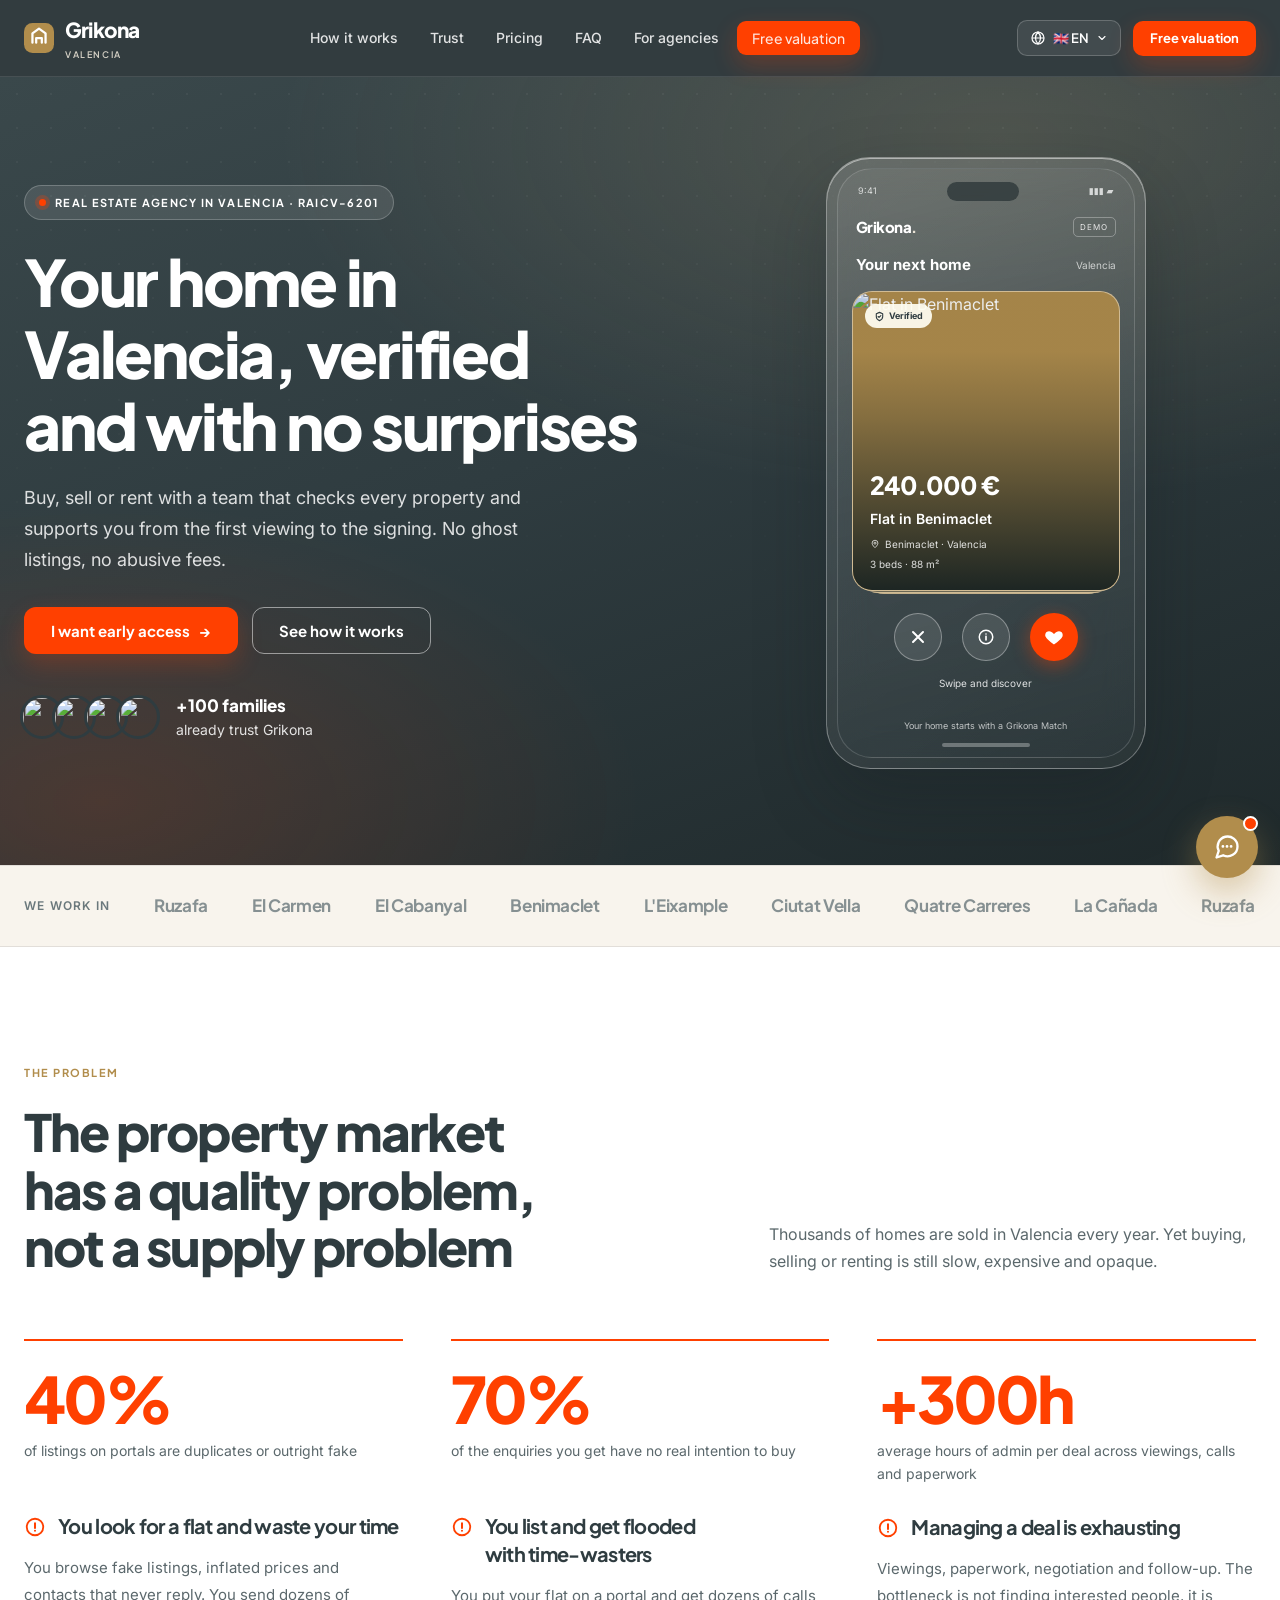
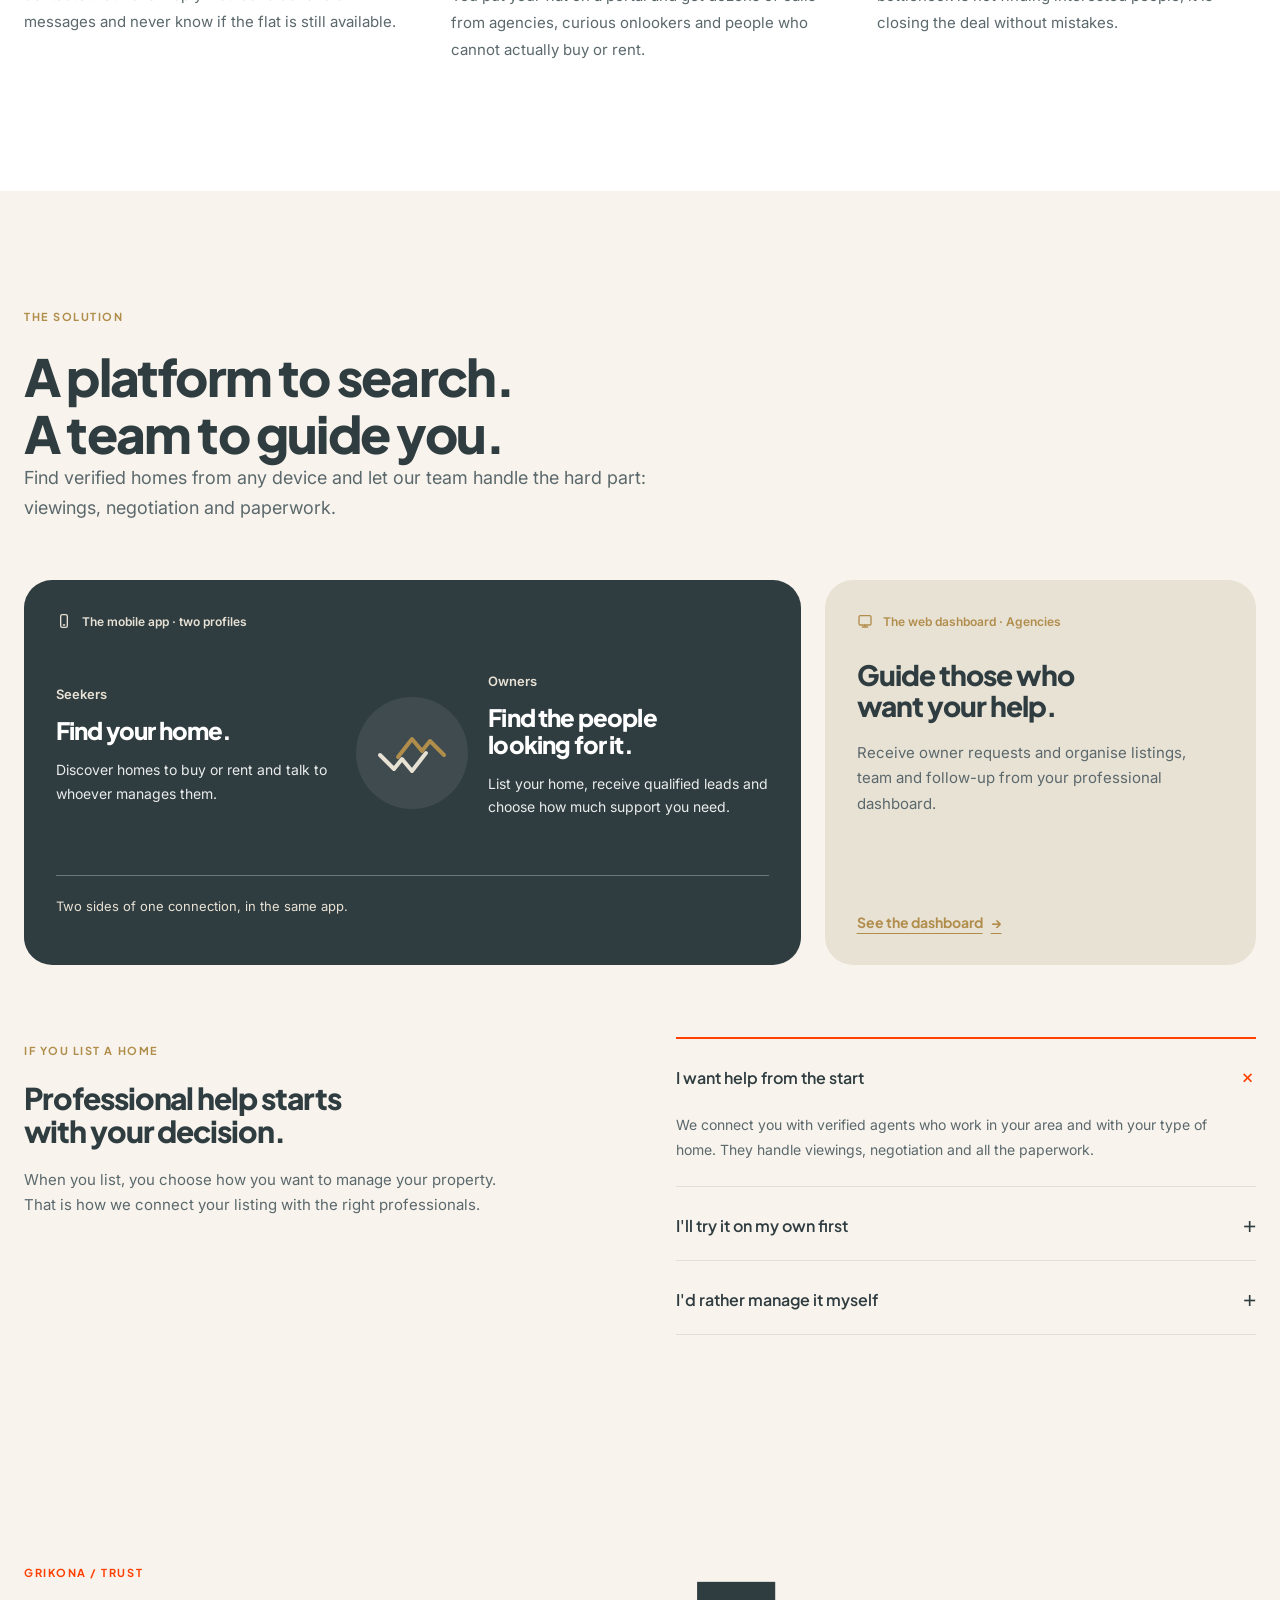
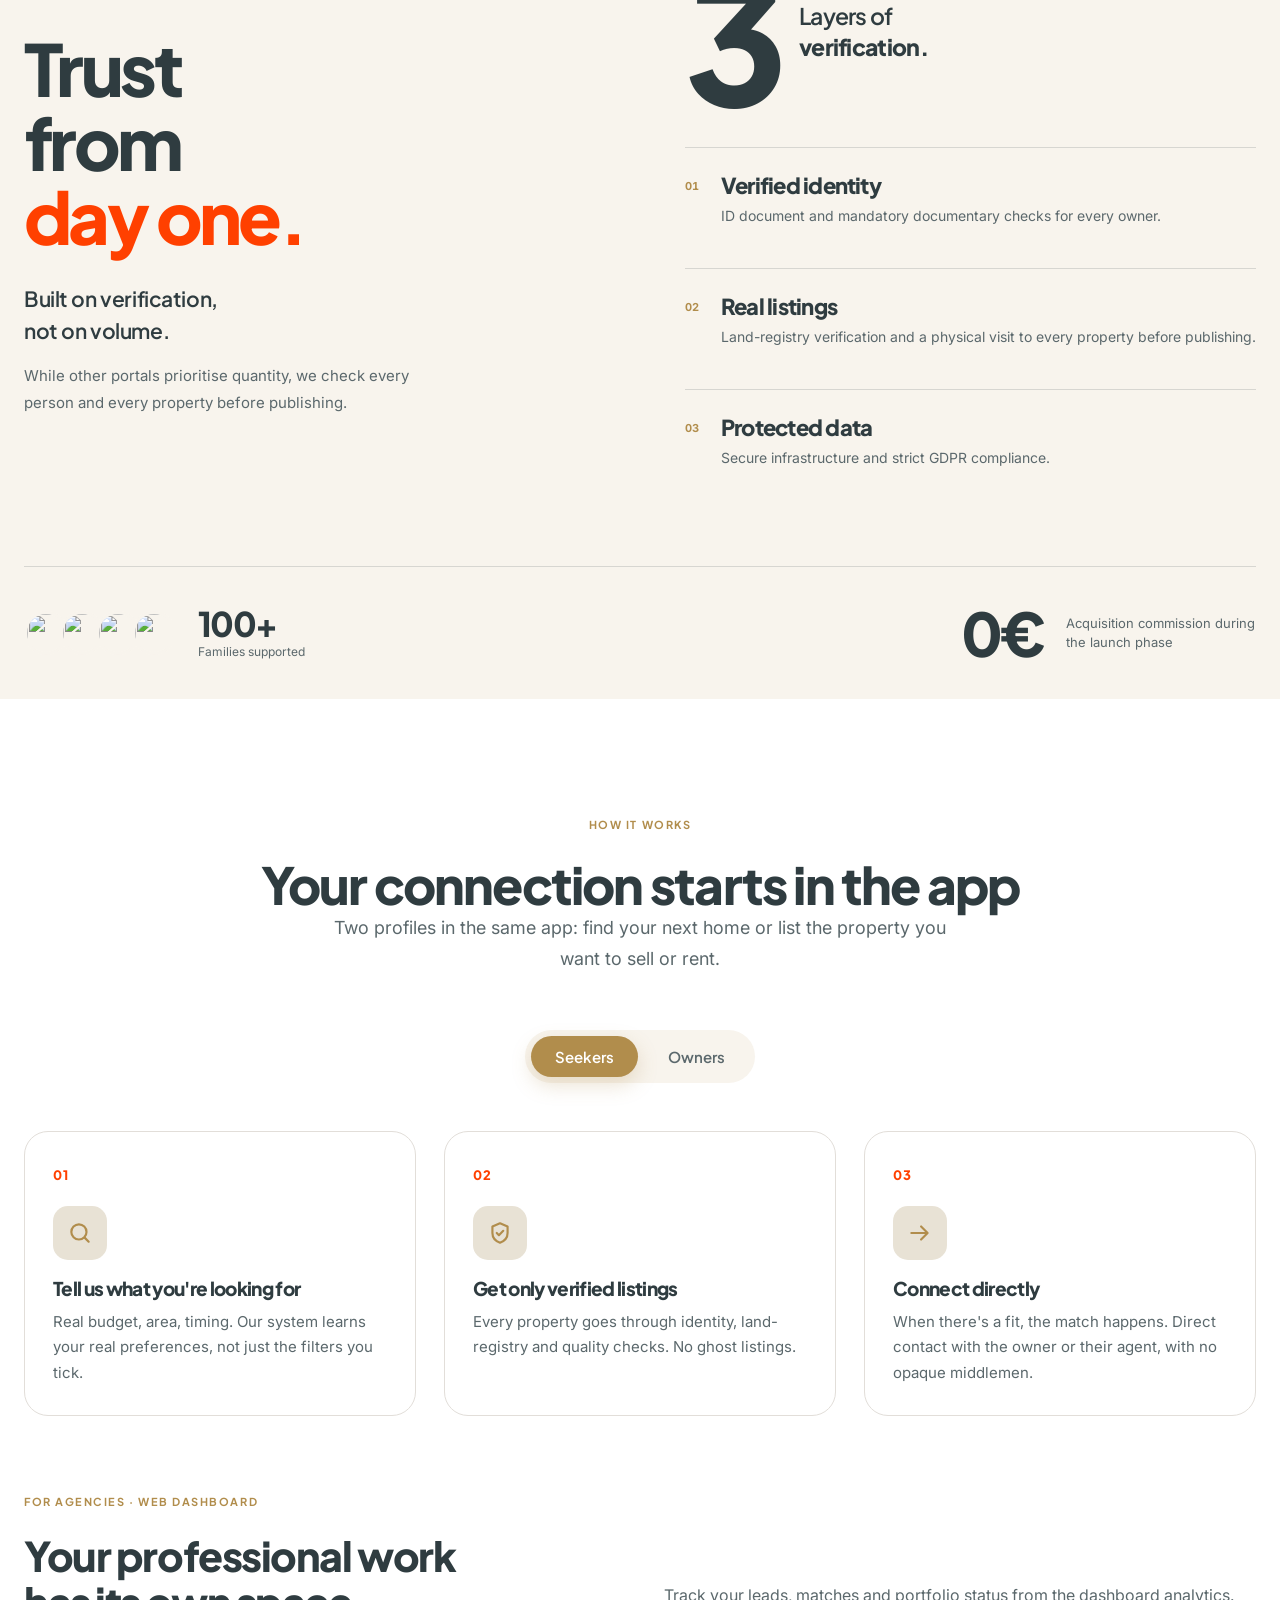
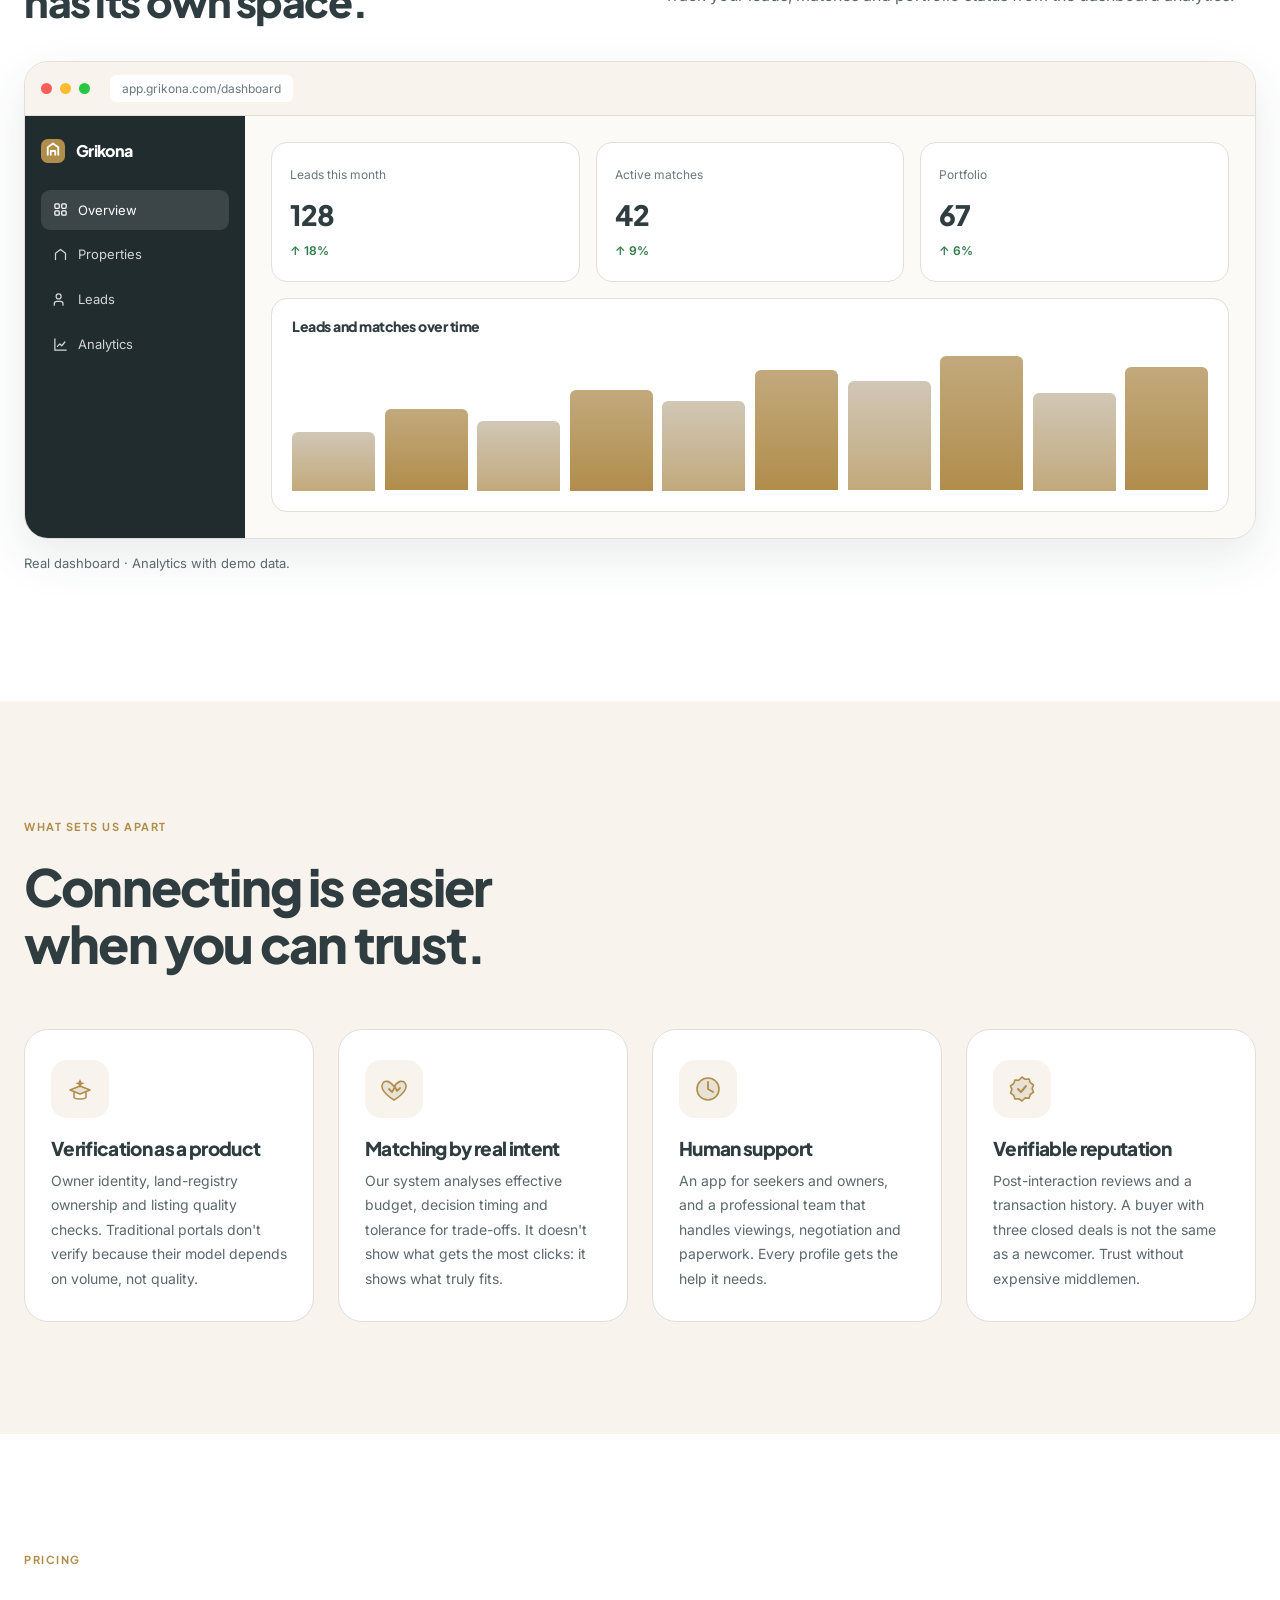
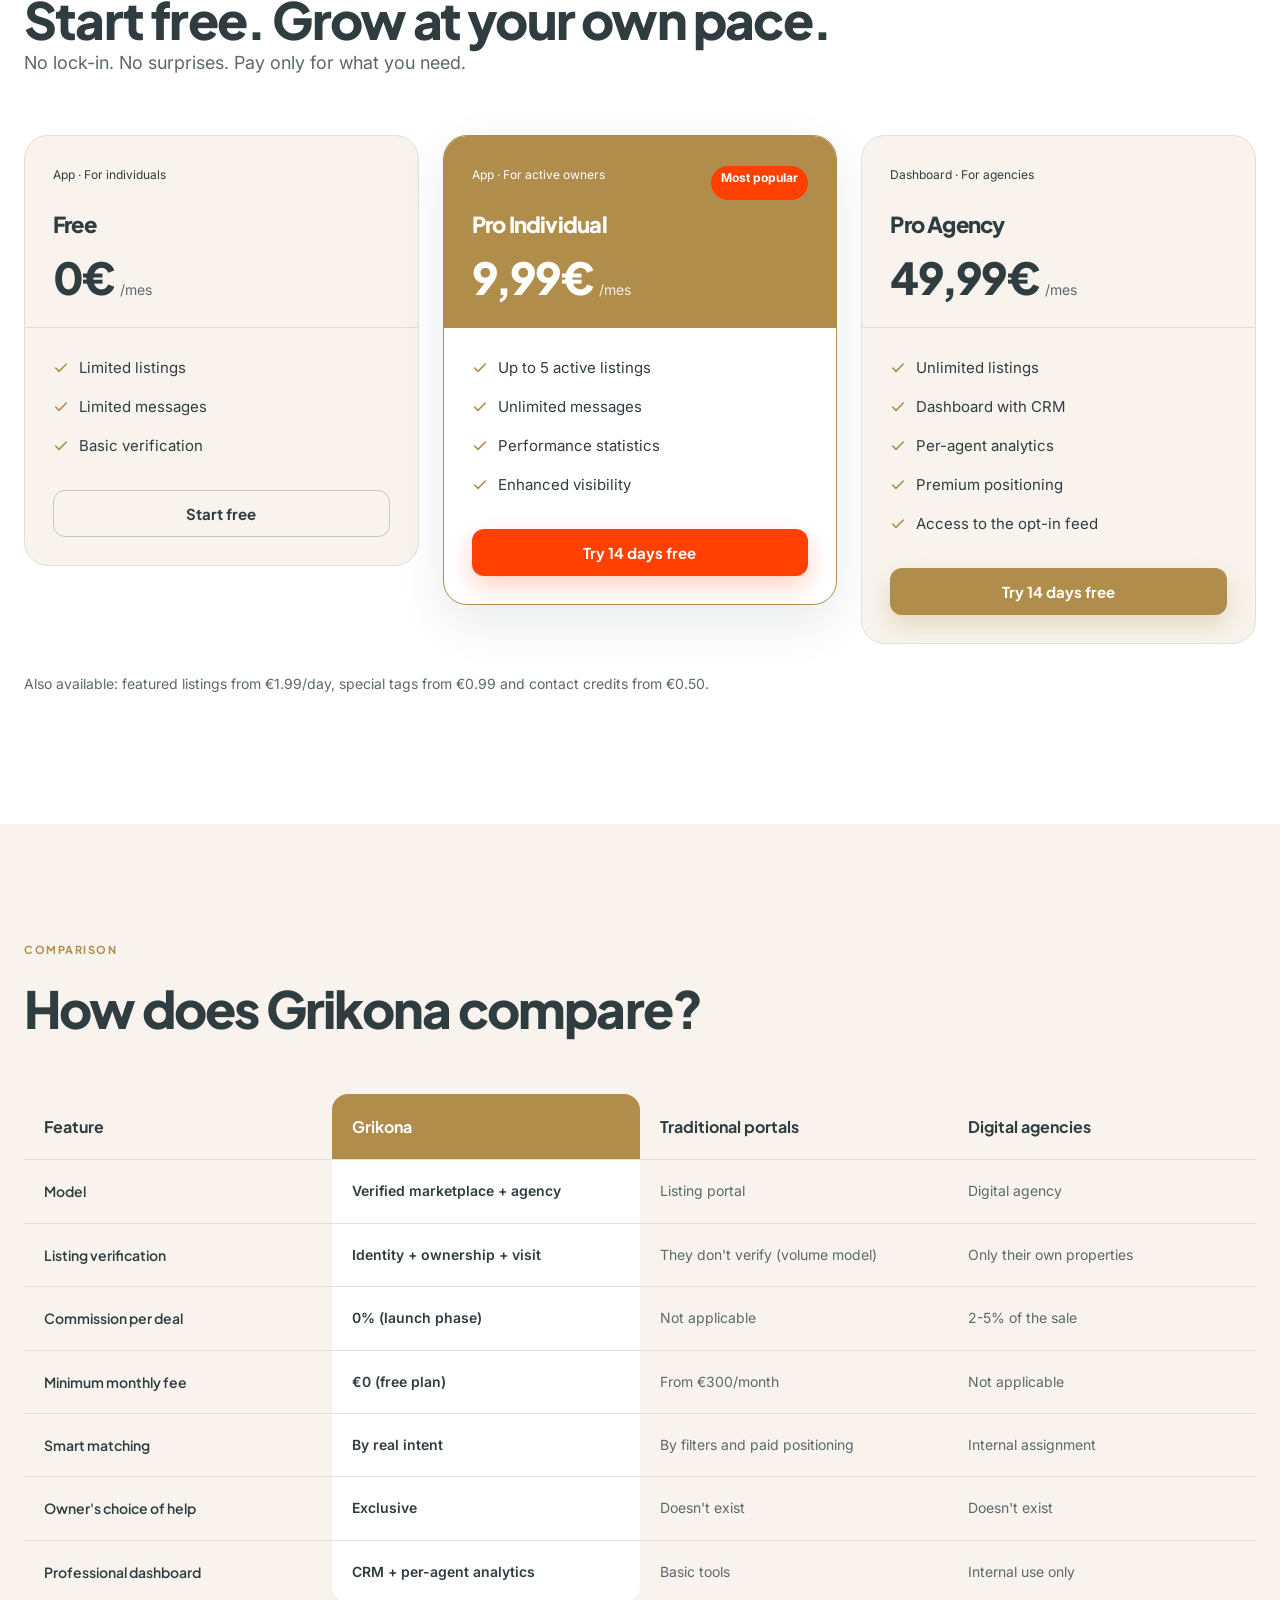
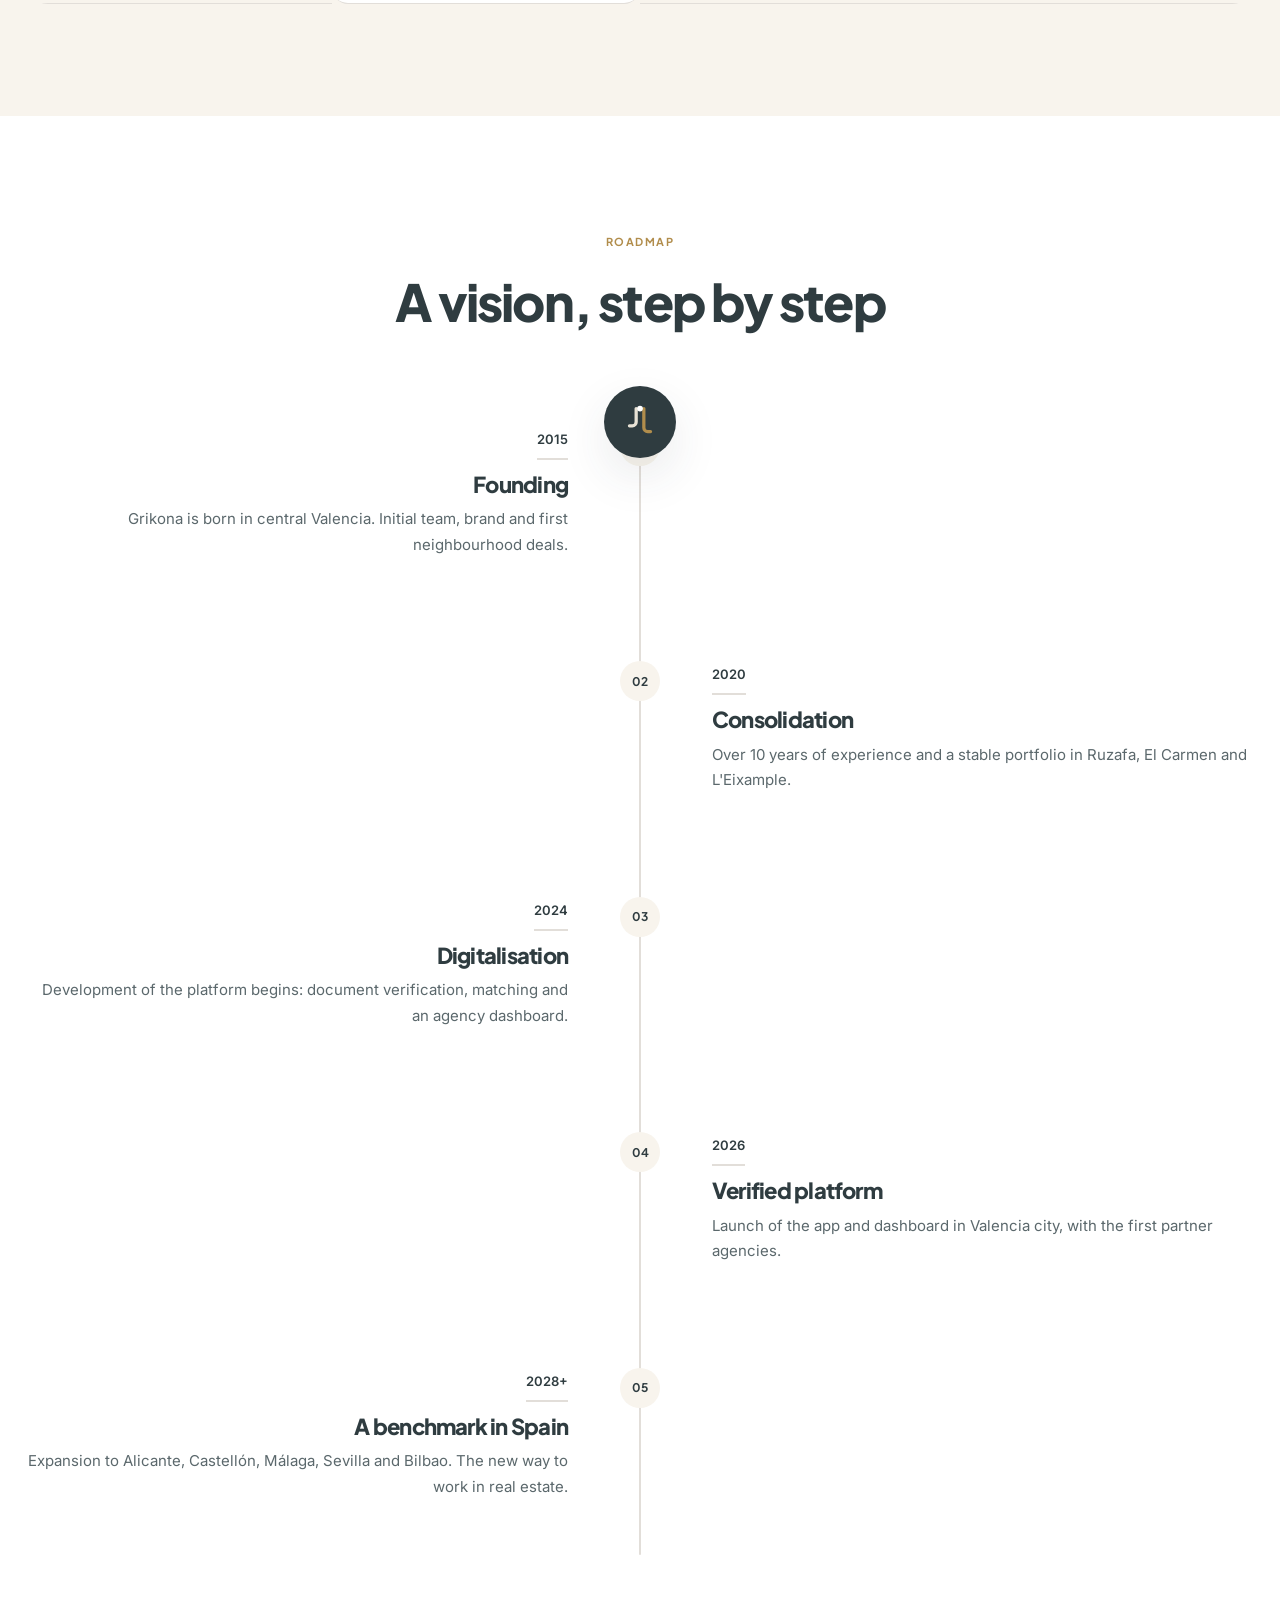
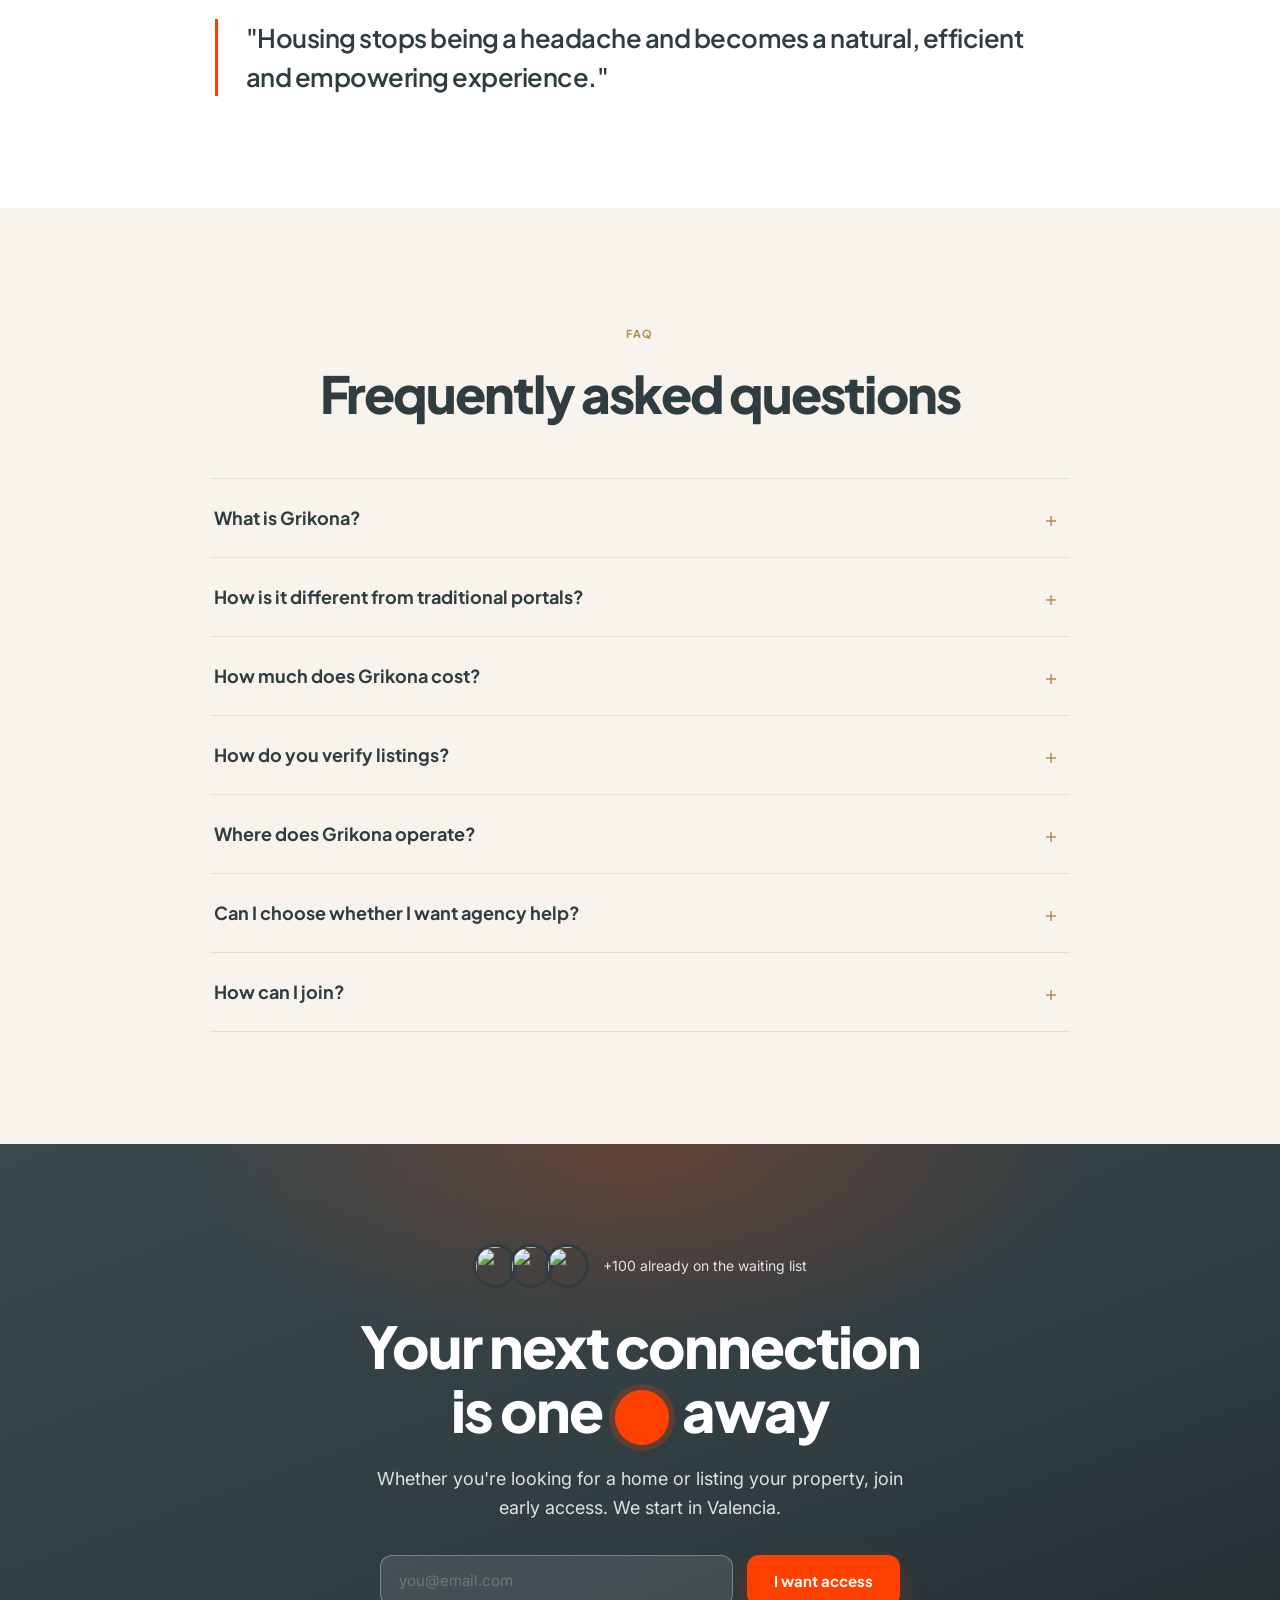
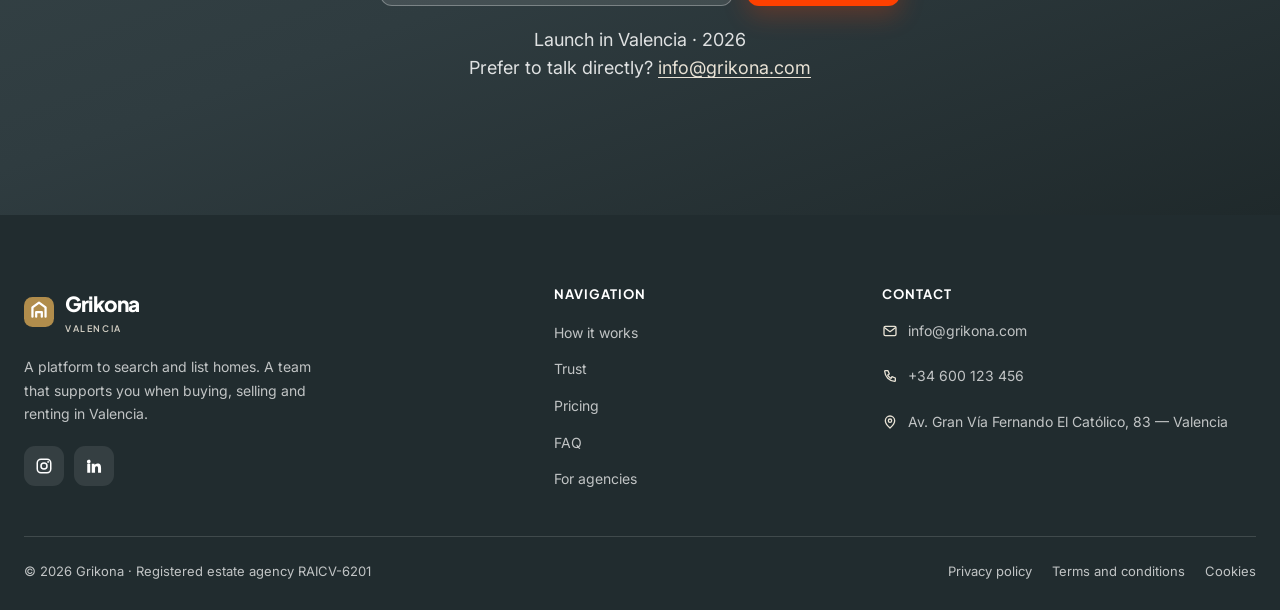
==== index.html @ 5cbc7471 "Improve mobile responsiveness and fix validation/i18n issues - Header: off-canvas menu with in-menu " ====
<!DOCTYPE html>
<html lang="es">
<head>
  <meta charset="UTF-8">
  <meta name="viewport" content="width=device-width, initial-scale=1.0, viewport-fit=cover">
  <meta name="theme-color" content="#2F3C40">
  <title data-i18n="meta.title">Grikona — Inmobiliaria verificada en Valencia</title>
  <meta name="description" content="Compra, vende o alquila tu vivienda en Valencia con propiedades verificadas y un equipo que te acompaña de principio a fin.">
  <meta name="keywords" content="inmobiliaria Valencia, pisos Valencia, comprar casa Valencia, alquiler Valencia, propiedades verificadas">
  <link rel="preconnect" href="https://fonts.googleapis.com">
  <link rel="preconnect" href="https://fonts.gstatic.com" crossorigin>
  <link href="https://fonts.googleapis.com/css2?family=Plus+Jakarta+Sans:wght@400;500;600;700;800&amp;family=Inter:wght@400;500;600&amp;display=swap" rel="stylesheet">
  <link rel="stylesheet" href="css/styles.css">
  <link rel="icon" type="image/svg+xml" href="img/favicon.svg">
</head>
<body>

<!-- ===================== HEADER ===================== -->
<header class="site-header" id="siteHeader">
  <div class="container nav">
    <a href="index.html" class="brand" aria-label="Grikona, inicio">
      <svg width="30" height="30" viewBox="0 0 32 32" fill="none" aria-hidden="true">
        <rect width="32" height="32" rx="9" fill="#B18D4C"/>
        <path d="M9 21V11l7-5 7 5v10" stroke="#fff" stroke-width="2.4" stroke-linecap="round" stroke-linejoin="round"/>
        <path d="M13 21v-5h6v5" stroke="#fff" stroke-width="2.4" stroke-linecap="round" stroke-linejoin="round"/>
      </svg>
      <span>Grikona<small>Valencia</small></span>
    </a>

    <ul class="nav-links">
      <li><a href="#solucion" data-i18n="nav.how">Cómo funciona</a></li>
      <li><a href="#confianza" data-i18n="nav.trust">Confianza</a></li>
      <li><a href="#precios" data-i18n="nav.pricing">Precios</a></li>
      <li><a href="#faq" data-i18n="nav.faq">FAQ</a></li>
      <li><a href="inmobiliarias.html" data-i18n="nav.agencies">Para inmobiliarias</a></li>
      <li class="nav-links__cta"><a href="#contacto" class="btn btn-secondary" data-i18n="nav.cta">Valoración gratuita</a></li>
    </ul>

    <div class="nav-actions">
      <div class="lang-select">
        <button class="lang-select__trigger" type="button" aria-label="Idioma">
          <svg class="lang-select__globe" viewBox="0 0 24 24" fill="none" aria-hidden="true"><circle cx="12" cy="12" r="9" stroke="currentColor" stroke-width="1.8"/><path d="M3 12h18M12 3c2.5 2.7 3.8 5.8 3.8 9S14.5 18.3 12 21c-2.5-2.7-3.8-5.8-3.8-9S9.5 5.7 12 3z" stroke="currentColor" stroke-width="1.8"/></svg>
          <span data-lang-current>🇪🇸 ES</span>
          <svg class="lang-select__chev" width="12" height="12" viewBox="0 0 24 24" fill="none" aria-hidden="true"><path d="M6 9l6 6 6-6" stroke="currentColor" stroke-width="2.2" stroke-linecap="round" stroke-linejoin="round"/></svg>
        </button>
        <div class="lang-select__menu">
          <button class="lang-select__opt" type="button" data-lang="es"><span class="lang-select__flag">🇪🇸</span> Español</button>
          <button class="lang-select__opt" type="button" data-lang="en"><span class="lang-select__flag">🇬🇧</span> English</button>
          <button class="lang-select__opt" type="button" data-lang="zh"><span class="lang-select__flag">🇨🇳</span> 中文</button>
          <button class="lang-select__opt" type="button" data-lang="ru"><span class="lang-select__flag">🇷🇺</span> Русский</button>
        </div>
      </div>
      <a href="#contacto" class="btn btn-secondary btn--sm" data-i18n="nav.cta">Valoración gratuita</a>
      <button class="nav-toggle" id="navToggle" aria-label="Abrir menú" data-i18n-aria="nav.menu" aria-expanded="false">
        <span></span><span></span><span></span>
      </button>
    </div>
  </div>
</header>

<!-- ===================== HERO ===================== -->
<section class="hero">
  <div class="container">
    <div class="hero__grid">
      <div class="hero__copy reveal">
        <span class="hero__eyebrow"><span class="dot"></span> <span data-i18n="hero.eyebrow">Inmobiliaria en Valencia · RAICV-6201</span></span>
        <h1 data-i18n="hero.h1">Tu hogar en Valencia, verificado y sin sorpresas</h1>
        <p class="hero__lead" data-i18n="hero.lead">Compra, vende o alquila con un equipo que comprueba cada propiedad y te acompaña de la primera visita a la firma. Sin anuncios fantasma, sin comisiones abusivas.</p>
        <div class="hero__actions">
          <a href="#contacto" class="btn btn-secondary"><span data-i18n="hero.cta1">Quiero acceso anticipado</span> <span class="arrow">→</span></a>
          <a href="#solucion" class="btn btn-outline-light" data-i18n="hero.cta2">Ver cómo funciona</a>
        </div>
        <div class="hero__social">
          <div class="hero__avatars">
            <img src="https://images.unsplash.com/photo-1494790108377-be9c29b29330?auto=format&amp;fit=crop&amp;w=100&amp;q=80" alt="" width="44" height="44" loading="lazy">
            <img src="https://images.unsplash.com/photo-1500648767791-00dcc994a43e?auto=format&amp;fit=crop&amp;w=100&amp;q=80" alt="" width="44" height="44" loading="lazy">
            <img src="https://images.unsplash.com/photo-1438761681033-6461ffad8d80?auto=format&amp;fit=crop&amp;w=100&amp;q=80" alt="" width="44" height="44" loading="lazy">
            <img src="https://images.unsplash.com/photo-1472099645785-5658abf4ff4e?auto=format&amp;fit=crop&amp;w=100&amp;q=80" alt="" width="44" height="44" loading="lazy">
          </div>
          <p><strong data-i18n="hero.socialStrong">+100 familias</strong> <span data-i18n="hero.socialText">ya confían en Grikona</span></p>
        </div>
      </div>

      <div class="phone-demo reveal reveal--right" data-delay="1">
        <div class="phone">
          <div class="phone__screen">
            <div class="phone__status"><span>9:41</span><span class="phone__island"></span><span>▮▮▮ ▰</span></div>
            <div class="phone__head">
              <span class="phone__logo">Grikona<span>.</span></span>
              <span class="phone__tag" data-i18n="phone.demo">DEMO</span>
            </div>
            <div class="phone__title"><p data-i18n="phone.title">Tu próximo hogar</p><span data-i18n="phone.subtitle">Valencia</span></div>
            <div class="phone__deck" id="deck">
              <div class="deck__back-far"></div>
              <div class="deck__back"></div>
            </div>
            <div class="phone__controls">
              <button class="ctrl-skip" id="btnSkip" aria-label="Descartar">
                <svg width="20" height="20" viewBox="0 0 24 24" fill="none"><path d="M6 6l12 12M18 6L6 18" stroke="currentColor" stroke-width="2.4" stroke-linecap="round"/></svg>
              </button>
              <button class="ctrl-info" id="btnInfo" aria-label="Ver detalle">
                <svg width="18" height="18" viewBox="0 0 24 24" fill="none"><circle cx="12" cy="12" r="9" stroke="currentColor" stroke-width="2"/><path d="M12 11v5M12 8h.01" stroke="currentColor" stroke-width="2.2" stroke-linecap="round"/></svg>
              </button>
              <button class="ctrl-like" id="btnLike" aria-label="Me encaja">
                <svg width="20" height="20" viewBox="0 0 24 24" fill="currentColor"><path d="M12 21s-7.5-4.6-10-9.2C.6 8.7 2.4 5 6 5c2.2 0 3.7 1.2 6 3.4C14.3 6.2 15.8 5 18 5c3.6 0 5.4 3.7 4 6.8C19.5 16.4 12 21 12 21z"/></svg>
              </button>
            </div>
            <p class="phone__feedback" id="deckFeedback" data-i18n="phone.feedback">Desliza y descubre</p>
            <div class="phone__hint" data-i18n="phone.tagline">Tu hogar empieza con un Grikona Match</div>
            <div class="phone__bar"></div>
          </div>
        </div>
      </div>
    </div>
  </div>
</section>

<!-- ===================== STRIP ===================== -->
<div class="strip">
  <div class="container strip__inner">
    <span class="strip__label" data-i18n="strip.label">Trabajamos en</span>
    <div class="strip__track">
      <span class="strip__item">Ruzafa</span><span class="strip__item">El Carmen</span><span class="strip__item">El Cabanyal</span><span class="strip__item">Benimaclet</span><span class="strip__item">L'Eixample</span><span class="strip__item">Ciutat Vella</span><span class="strip__item">Quatre Carreres</span><span class="strip__item">La Cañada</span>
      <span class="strip__item">Ruzafa</span><span class="strip__item">El Carmen</span><span class="strip__item">El Cabanyal</span><span class="strip__item">Benimaclet</span><span class="strip__item">L'Eixample</span><span class="strip__item">Ciutat Vella</span><span class="strip__item">Quatre Carreres</span><span class="strip__item">La Cañada</span>
    </div>
  </div>
</div>

<!-- ===================== PROBLEM ===================== -->
<section class="section" id="problema">
  <div class="container">
    <div class="problem-intro reveal">
      <div>
        <span class="eyebrow" data-i18n="problem.eyebrow">El problema</span>
        <h2 data-i18n="problem.h2">El mercado inmobiliario tiene un problema de calidad, no de oferta</h2>
      </div>
      <p class="lead" data-i18n="problem.lead">Miles de viviendas se venden cada año en Valencia. Pero la experiencia de comprar, vender o alquilar sigue siendo lenta, cara y opaca.</p>
    </div>

    <div class="problems">
      <article class="problem reveal" data-delay="1">
        <span class="problem__stat" data-count="40" data-suffix="%">0%</span>
        <p class="problem__label" data-i18n="problem.1.label">de anuncios en portales son duplicados o directamente fantasma</p>
        <h3 class="problem__title">
          <svg width="22" height="22" viewBox="0 0 24 24" fill="none"><circle cx="12" cy="12" r="9" stroke="currentColor" stroke-width="2"/><path d="M12 8v5M12 16h.01" stroke="currentColor" stroke-width="2.2" stroke-linecap="round"/></svg>
          <span data-i18n="problem.1.title">Buscas piso y pierdes el tiempo</span>
        </h3>
        <p class="problem__body" data-i18n="problem.1.body">Navegas entre anuncios falsos, precios inflados y contactos que nunca responden. Envías decenas de mensajes y no sabes si el piso sigue disponible.</p>
      </article>

      <article class="problem reveal" data-delay="2">
        <span class="problem__stat" data-count="70" data-suffix="%">0%</span>
        <p class="problem__label" data-i18n="problem.2.label">de los contactos que recibes no tienen intención real de comprar</p>
        <h3 class="problem__title">
          <svg width="22" height="22" viewBox="0 0 24 24" fill="none"><circle cx="12" cy="12" r="9" stroke="currentColor" stroke-width="2"/><path d="M12 8v5M12 16h.01" stroke="currentColor" stroke-width="2.2" stroke-linecap="round"/></svg>
          <span data-i18n="problem.2.title">Publicas y te llueven curiosos</span>
        </h3>
        <p class="problem__body" data-i18n="problem.2.body">Pones tu piso en un portal y recibes decenas de llamadas de agencias, curiosos y personas que no están en posición de comprar o alquilar.</p>
      </article>

      <article class="problem reveal" data-delay="3">
        <span class="problem__stat" data-count="300" data-prefix="+" data-suffix="h">+0h</span>
        <p class="problem__label" data-i18n="problem.3.label">de gestión media por operación entre visitas, llamadas y papeleo</p>
        <h3 class="problem__title">
          <svg width="22" height="22" viewBox="0 0 24 24" fill="none"><circle cx="12" cy="12" r="9" stroke="currentColor" stroke-width="2"/><path d="M12 8v5M12 16h.01" stroke="currentColor" stroke-width="2.2" stroke-linecap="round"/></svg>
          <span data-i18n="problem.3.title">Gestionar una operación desgasta</span>
        </h3>
        <p class="problem__body" data-i18n="problem.3.body">Visitas, documentación, negociación y seguimiento. El cuello de botella no es encontrar interesados, es llevar la operación hasta el final sin errores.</p>
      </article>
    </div>
  </div>
</section>

<!-- ===================== SOLUTION ===================== -->
<section class="section section--gray" id="solucion">
  <div class="container">
    <div class="section-head reveal">
      <span class="eyebrow" data-i18n="solution.eyebrow">La solución</span>
      <h2 data-i18n="solution.h2">Una plataforma para buscar. Un equipo para acompañarte.</h2>
      <p class="lead" data-i18n="solution.lead">Encuentra viviendas verificadas desde cualquier dispositivo y deja que nuestro equipo se encargue de la parte difícil: visitas, negociación y papeleo.</p>
    </div>

    <div class="platforms">
      <div class="solution-app reveal">
        <span class="platform-label">
          <svg width="16" height="16" viewBox="0 0 24 24" fill="none"><rect x="7" y="2.5" width="10" height="19" rx="2.5" stroke="currentColor" stroke-width="2"/><path d="M11 18h2" stroke="currentColor" stroke-width="2" stroke-linecap="round"/></svg>
          <span data-i18n="solution.appLabel">La app móvil · dos perfiles</span>
        </span>
        <div class="connection">
          <div class="person">
            <span data-i18n="solution.seekers">Buscadores</span>
            <h3 data-i18n="solution.seekersH">Encuentra tu hogar.</h3>
            <p data-i18n="solution.seekersP">Descubre viviendas para comprar o alquilar y habla con quien las gestiona.</p>
          </div>
          <div class="hands">
            <svg viewBox="0 0 120 120" fill="none" aria-hidden="true">
              <circle cx="60" cy="60" r="56" fill="rgba(255,255,255,.08)"/>
              <path d="M28 62l14 14 8-10 10 12 14-18" stroke="#E8E2D5" stroke-width="4" stroke-linecap="round" stroke-linejoin="round"/>
              <path d="M92 62L78 48l-8 10-10-12-14 18" stroke="#B18D4C" stroke-width="4" stroke-linecap="round" stroke-linejoin="round"/>
            </svg>
          </div>
          <div class="person">
            <span data-i18n="solution.owners">Propietarios</span>
            <h3 data-i18n="solution.ownersH">Encuentra a quien lo busca.</h3>
            <p data-i18n="solution.ownersP">Publica tu vivienda, recibe contactos cualificados y elige cuánto apoyo necesitas.</p>
          </div>
        </div>
        <p class="app-closing" data-i18n="solution.appClosing">Dos lados de una misma conexión, en la misma app.</p>
      </div>

      <div class="solution-dash reveal" data-delay="1">
        <span class="platform-label">
          <svg width="16" height="16" viewBox="0 0 24 24" fill="none"><rect x="3" y="4" width="18" height="14" rx="2" stroke="currentColor" stroke-width="2"/><path d="M8 21h8M12 18v3" stroke="currentColor" stroke-width="2" stroke-linecap="round"/></svg>
          <span data-i18n="solution.dashLabel">El panel web · Inmobiliarias</span>
        </span>
        <h3 data-i18n="solution.dashH">Acompaña a quien quiere tu ayuda.</h3>
        <p data-i18n="solution.dashP">Recibe solicitudes de propietarios y organiza captaciones, equipo y seguimiento desde tu panel profesional.</p>
        <a href="inmobiliarias.html"><span data-i18n="solution.dashLink">Conoce el dashboard</span> <span>→</span></a>
      </div>
    </div>

    <div class="solution-help">
      <div class="reveal">
        <span class="eyebrow" data-i18n="solution.helpEyebrow">Si publicas una vivienda</span>
        <h3 data-i18n="solution.helpH">La ayuda profesional empieza con tu decisión.</h3>
        <p data-i18n="solution.helpP">Al publicar, eliges cómo quieres gestionar tu inmueble. Así conectamos tu anuncio con los profesionales adecuados.</p>
      </div>
      <div class="choices reveal" data-delay="1">
        <div class="choice" data-selected="true">
          <button class="choice__btn" type="button"><span data-i18n="choice1">Quiero ayuda desde el principio</span> <span class="sign">+</span></button>
          <div class="choice__panel"><p data-i18n="choice1p">Te conectamos con agentes verificados que trabajan en tu zona y con tu tipo de vivienda. Ellos se encargan de las visitas, la negociación y toda la documentación.</p></div>
        </div>
        <div class="choice">
          <button class="choice__btn" type="button"><span data-i18n="choice2">Primero lo intento por mi cuenta</span> <span class="sign">+</span></button>
          <div class="choice__panel"><p data-i18n="choice2p">Si eliges esta opción y no encuentras un match en un plazo razonable, se activa la conexión con profesionales. Tú decides dejar preparada esa ayuda.</p></div>
        </div>
        <div class="choice">
          <button class="choice__btn" type="button"><span data-i18n="choice3">Prefiero gestionarlo directamente</span> <span class="sign">+</span></button>
          <div class="choice__panel"><p data-i18n="choice3p">Publicas y hablas con compradores e inquilinos verificados. Mantienes la gestión de tu vivienda completamente en tus manos.</p></div>
        </div>
      </div>
    </div>
  </div>
</section>

<!-- ===================== TRUST ===================== -->
<section class="trust" id="confianza">
  <div class="container">
    <div class="trust__grid">
      <div class="reveal reveal--left">
        <span class="eyebrow" style="color:var(--secondary)" data-i18n="trust.eyebrow">Grikona / Confianza</span>
        <h2 class="trust__title" data-i18n-html="trust.title">Confianza<br>desde el<br><span>primer día.</span></h2>
        <p class="trust__statement" data-i18n-html="trust.statement">Construido sobre verificación,<br>no sobre volumen.</p>
        <p class="trust__intro" data-i18n="trust.intro">Mientras otros portales priorizan la cantidad, nosotros comprobamos cada persona y cada propiedad antes de publicar.</p>
      </div>

      <div class="reveal reveal--right">
        <div class="verification-head">
          <span class="big-three" data-count="3">0</span>
          <p data-i18n-html="trust.verifTitle">Capas de<br><strong>verificación.</strong></p>
        </div>
        <ul class="verification-list">
          <li>
            <span class="num">01</span>
            <div><h3 data-i18n="trust.v1t">Identidad verificada</h3><p data-i18n="trust.v1p">DNI/NIE y comprobación documental obligatoria de cada propietario.</p></div>
          </li>
          <li>
            <span class="num">02</span>
            <div><h3 data-i18n="trust.v2t">Anuncios reales</h3><p data-i18n="trust.v2p">Verificación catastral y visita física de cada propiedad antes de publicarla.</p></div>
          </li>
          <li>
            <span class="num">03</span>
            <div><h3 data-i18n="trust.v3t">Datos protegidos</h3><p data-i18n="trust.v3p">Infraestructura segura y cumplimiento estricto del RGPD.</p></div>
          </li>
        </ul>
      </div>
    </div>

    <div class="trust__footer">
      <div class="community">
        <div class="community__avatars">
          <img src="https://images.unsplash.com/photo-1494790108377-be9c29b29330?auto=format&amp;fit=crop&amp;w=100&amp;q=80" alt="" width="44" height="44" loading="lazy">
          <img src="https://images.unsplash.com/photo-1500648767791-00dcc994a43e?auto=format&amp;fit=crop&amp;w=100&amp;q=80" alt="" width="44" height="44" loading="lazy">
          <img src="https://images.unsplash.com/photo-1438761681033-6461ffad8d80?auto=format&amp;fit=crop&amp;w=100&amp;q=80" alt="" width="44" height="44" loading="lazy">
          <img src="https://images.unsplash.com/photo-1472099645785-5658abf4ff4e?auto=format&amp;fit=crop&amp;w=100&amp;q=80" alt="" width="44" height="44" loading="lazy">
        </div>
        <p><strong>100+</strong><span data-i18n="trust.community">Familias acompañadas</span></p>
      </div>
      <div class="launch-fee">
        <strong>0<span>€</span></strong>
        <p data-i18n="trust.fee">Comisión de captación durante la fase de lanzamiento</p>
      </div>
    </div>
  </div>
</section>

<!-- ===================== HOW IT WORKS ===================== -->
<section class="section" id="como">
  <div class="container">
    <div class="section-head section-head--center reveal">
      <span class="eyebrow" data-i18n="how.eyebrow">Cómo funciona</span>
      <h2 data-i18n="how.h2">Tu conexión empieza en la app</h2>
      <p class="lead" data-i18n="how.lead">Dos perfiles en la misma app: busca tu próximo hogar o publica la vivienda que quieres vender o alquilar.</p>
    </div>

    <div style="text-align:center">
      <div class="tabs reveal" role="tablist" aria-label="Perfiles">
        <button class="tab" role="tab" aria-selected="true" data-tab="buscadores" data-i18n="how.tabSeekers">Buscadores</button>
        <button class="tab" role="tab" aria-selected="false" data-tab="propietarios" data-i18n="how.tabOwners">Propietarios</button>
      </div>
    </div>

    <div class="tab-panel" id="panel-buscadores" role="tabpanel">
      <div class="steps">
        <article class="step reveal" data-delay="1">
          <span class="step__num">01</span>
          <div class="step__icon"><svg width="26" height="26" viewBox="0 0 24 24" fill="none"><circle cx="11" cy="11" r="7" stroke="currentColor" stroke-width="2"/><path d="M20 20l-3.5-3.5" stroke="currentColor" stroke-width="2" stroke-linecap="round"/></svg></div>
          <h3 data-i18n="how.s1t">Dinos qué buscas</h3>
          <p data-i18n="how.s1p">Presupuesto real, zona, plazos. Nuestro sistema aprende tus preferencias reales, no solo los filtros que marcas.</p>
        </article>
        <article class="step reveal" data-delay="2">
          <span class="step__num">02</span>
          <div class="step__icon"><svg width="26" height="26" viewBox="0 0 24 24" fill="none"><path d="M12 3l7 3v6c0 4.4-3 7.5-7 9-4-1.5-7-4.6-7-9V6l7-3z" stroke="currentColor" stroke-width="2" stroke-linejoin="round"/><path d="M9 12l2 2 4-4" stroke="currentColor" stroke-width="2" stroke-linecap="round" stroke-linejoin="round"/></svg></div>
          <h3 data-i18n="how.s2t">Recibe solo anuncios verificados</h3>
          <p data-i18n="how.s2p">Cada propiedad pasa verificación de identidad, titularidad catastral y control de calidad. Nada de anuncios fantasma.</p>
        </article>
        <article class="step reveal" data-delay="3">
          <span class="step__num">03</span>
          <div class="step__icon"><svg width="26" height="26" viewBox="0 0 24 24" fill="none"><path d="M4 12h13M13 6l6 6-6 6" stroke="currentColor" stroke-width="2" stroke-linecap="round" stroke-linejoin="round"/></svg></div>
          <h3 data-i18n="how.s3t">Conecta directamente</h3>
          <p data-i18n="how.s3p">Cuando hay encaje, se produce el match. Contacto directo con el propietario o su agente, sin intermediarios opacos.</p>
        </article>
      </div>
    </div>

    <div class="tab-panel" id="panel-propietarios" role="tabpanel" hidden>
      <div class="steps">
        <article class="step">
          <span class="step__num">01</span>
          <div class="step__icon"><svg width="26" height="26" viewBox="0 0 24 24" fill="none"><path d="M4 20V10l8-6 8 6v10" stroke="currentColor" stroke-width="2" stroke-linecap="round" stroke-linejoin="round"/><path d="M9 20v-6h6v6" stroke="currentColor" stroke-width="2" stroke-linecap="round" stroke-linejoin="round"/></svg></div>
          <h3 data-i18n="how.o1t">Publica tu vivienda</h3>
          <p data-i18n="how.o1p">Sube fotos, datos y precio. Verificamos la titularidad y te ayudamos a fijar un precio competitivo de mercado.</p>
        </article>
        <article class="step">
          <span class="step__num">02</span>
          <div class="step__icon"><svg width="26" height="26" viewBox="0 0 24 24" fill="none"><path d="M16 21v-2a4 4 0 00-4-4H6a4 4 0 00-4 4v2" stroke="currentColor" stroke-width="2" stroke-linecap="round" stroke-linejoin="round"/><circle cx="9" cy="7" r="4" stroke="currentColor" stroke-width="2"/><path d="M22 21v-2a4 4 0 00-3-3.87" stroke="currentColor" stroke-width="2" stroke-linecap="round"/></svg></div>
          <h3 data-i18n="how.o2t">Recibe contactos cualificados</h3>
          <p data-i18n="how.o2p">Solo personas verificadas y con intención real de comprar o alquilar. Tú decides cómo gestionar cada contacto.</p>
        </article>
        <article class="step">
          <span class="step__num">03</span>
          <div class="step__icon"><svg width="26" height="26" viewBox="0 0 24 24" fill="none"><path d="M20 6L9 17l-5-5" stroke="currentColor" stroke-width="2.2" stroke-linecap="round" stroke-linejoin="round"/></svg></div>
          <h3 data-i18n="how.o3t">Cierra con apoyo o en solitario</h3>
          <p data-i18n="how.o3p">Gestiona la operación tú mismo o pide ayuda a nuestro equipo en cualquier punto del proceso.</p>
        </article>
      </div>
    </div>

    <!-- Dashboard showcase -->
    <div class="showcase reveal">
      <div class="grid-2" style="margin-bottom:36px;align-items:end">
        <div>
          <span class="eyebrow" data-i18n="how.dashEyebrow">Para inmobiliarias · Dashboard web</span>
          <h2 style="font-size:clamp(1.8rem,3.2vw,2.6rem)" data-i18n="how.dashH">Tu trabajo profesional tiene su propio espacio.</h2>
        </div>
        <p class="muted" data-i18n="how.dashP">Consulta la evolución de tus contactos, los matches y el estado de tu cartera desde las analíticas del dashboard.</p>
      </div>

      <div class="showcase__frame">
        <div class="showcase__bar"><i></i><i></i><i></i><span>app.grikona.com/dashboard</span></div>
        <div class="dash-grid">
          <aside class="dash-side">
            <div class="brand"><svg width="24" height="24" viewBox="0 0 32 32" fill="none"><rect width="32" height="32" rx="9" fill="#B18D4C"/><path d="M9 21V11l7-5 7 5v10" stroke="#fff" stroke-width="2.4" stroke-linecap="round" stroke-linejoin="round"/><path d="M13 21v-5h6v5" stroke="#fff" stroke-width="2.4" stroke-linecap="round" stroke-linejoin="round"/></svg>Grikona</div>
            <ul>
              <li class="active"><svg width="15" height="15" viewBox="0 0 24 24" fill="none"><rect x="3" y="3" width="7" height="7" rx="1.5" stroke="currentColor" stroke-width="2"/><rect x="14" y="3" width="7" height="7" rx="1.5" stroke="currentColor" stroke-width="2"/><rect x="3" y="14" width="7" height="7" rx="1.5" stroke="currentColor" stroke-width="2"/><rect x="14" y="14" width="7" height="7" rx="1.5" stroke="currentColor" stroke-width="2"/></svg><span data-i18n="dash.nav1">Resumen</span></li>
              <li><svg width="15" height="15" viewBox="0 0 24 24" fill="none"><path d="M4 20V10l8-6 8 6v10" stroke="currentColor" stroke-width="2" stroke-linecap="round" stroke-linejoin="round"/></svg><span data-i18n="dash.nav2">Propiedades</span></li>
              <li><svg width="15" height="15" viewBox="0 0 24 24" fill="none"><path d="M16 21v-2a4 4 0 00-4-4H6a4 4 0 00-4 4v2" stroke="currentColor" stroke-width="2" stroke-linecap="round"/><circle cx="9" cy="7" r="4" stroke="currentColor" stroke-width="2"/></svg><span data-i18n="dash.nav3">Contactos</span></li>
              <li><svg width="15" height="15" viewBox="0 0 24 24" fill="none"><path d="M3 3v18h18" stroke="currentColor" stroke-width="2" stroke-linecap="round"/><path d="M7 15l4-4 3 3 5-6" stroke="currentColor" stroke-width="2" stroke-linecap="round" stroke-linejoin="round"/></svg><span data-i18n="dash.nav4">Analíticas</span></li>
            </ul>
          </aside>
          <div class="dash-main">
            <div class="dash-kpis">
              <div class="kpi"><span data-i18n="how.kpi1">Contactos este mes</span><strong>128</strong><em>↑ 18%</em></div>
              <div class="kpi"><span data-i18n="how.kpi2">Matches activos</span><strong>42</strong><em>↑ 9%</em></div>
              <div class="kpi"><span data-i18n="how.kpi3">Cartera</span><strong>67</strong><em>↑ 6%</em></div>
            </div>
            <div class="dash-chart">
              <h4 data-i18n="how.chartTitle">Evolución de leads y matches</h4>
              <div class="bars">
                <i style="height:42%"></i><i style="height:58%"></i><i style="height:50%"></i><i style="height:72%"></i><i style="height:64%"></i><i style="height:86%"></i><i style="height:78%"></i><i style="height:96%"></i><i style="height:70%"></i><i style="height:88%"></i>
              </div>
            </div>
          </div>
        </div>
      </div>
      <p class="muted" style="font-size:13px;margin-top:14px" data-i18n="how.dashNote">Dashboard real · Analíticas con datos de demostración.</p>
    </div>
  </div>
</section>

<!-- ===================== FEATURES ===================== -->
<section class="section section--gray">
  <div class="container">
    <div class="section-head reveal">
      <span class="eyebrow" data-i18n="features.eyebrow">Lo que nos hace diferentes</span>
      <h2 data-i18n="features.h2">Conectar es más fácil cuando puedes confiar.</h2>
    </div>

    <div class="features">
      <article class="feature reveal" data-delay="1">
        <div class="feature__icon">
          <svg viewBox="0 0 32 32" fill="none"><path d="M6 17l10-4 10 4-10 4-10-4z" fill="#E8E2D5" stroke="#B18D4C" stroke-width="1.6" stroke-linejoin="round"/><path d="M10 19v5c0 1.1 2.7 2 6 2s6-.9 6-2v-5" stroke="#B18D4C" stroke-width="1.6" stroke-linejoin="round"/><path d="M16 6l1.6 3.4L21 10l-3.4 1.6L16 15l-1.6-3.4L11 10l3.4-.6L16 6z" fill="#B18D4C"/></svg>
        </div>
        <h3 data-i18n="feat.1t">Verificación como producto</h3>
        <p data-i18n="feat.1p">Identidad del propietario, titularidad catastral y control de calidad del anuncio. Los portales tradicionales no verifican porque su modelo depende del volumen, no de la calidad.</p>
      </article>

      <article class="feature reveal" data-delay="2">
        <div class="feature__icon">
          <svg viewBox="0 0 32 32" fill="none"><path d="M16 27s-9-5.4-11.5-11C2.7 12 5.2 7.5 9.5 8.4c2.3.5 4.3 2.2 6.5 5 2.2-2.8 4.2-4.5 6.5-5 4.3-.9 6.8 3.6 5 7.6C25 21.6 16 27 16 27z" fill="#E8E2D5" stroke="#B18D4C" stroke-width="1.6" stroke-linejoin="round"/><path d="M11 16l3 3 3-5 2 4 3-3" stroke="#B18D4C" stroke-width="1.8" stroke-linecap="round" stroke-linejoin="round"/></svg>
        </div>
        <h3 data-i18n="feat.2t">Matching por intención real</h3>
        <p data-i18n="feat.2p">Nuestro sistema analiza presupuesto efectivo, plazos de decisión y tolerancia a concesiones. No muestra lo que más se clickea: muestra lo que realmente encaja.</p>
      </article>

      <article class="feature reveal" data-delay="3">
        <div class="feature__icon">
          <svg viewBox="0 0 32 32" fill="none"><circle cx="16" cy="16" r="11" fill="#E8E2D5" stroke="#B18D4C" stroke-width="1.6"/><path d="M16 9v7l5 3" stroke="#B18D4C" stroke-width="1.8" stroke-linecap="round" stroke-linejoin="round"/></svg>
        </div>
        <h3 data-i18n="feat.3t">Acompañamiento humano</h3>
        <p data-i18n="feat.3p">App para buscadores y propietarios, y un equipo profesional que se encarga de visitas, negociación y papeleo. Cada perfil tiene la ayuda que necesita.</p>
      </article>

      <article class="feature reveal" data-delay="4">
        <div class="feature__icon">
          <svg viewBox="0 0 32 32" fill="none"><path d="M16 4l3.2 2.3 3.9-.3 1.2 3.7 3.2 2.3-1.4 3.6 1.4 3.6-3.2 2.3-1.2 3.7-3.9-.3L16 28l-3.2-2.3-3.9.3-1.2-3.7L4.5 20l1.4-3.6L4.5 13l3.2-2.3 1.2-3.7 3.9.3L16 4z" fill="#E8E2D5" stroke="#B18D4C" stroke-width="1.6" stroke-linejoin="round"/><path d="M12 16l3 3 5-6" stroke="#B18D4C" stroke-width="2" stroke-linecap="round" stroke-linejoin="round"/></svg>
        </div>
        <h3 data-i18n="feat.4t">Reputación verificable</h3>
        <p data-i18n="feat.4p">Valoraciones post-interacción e historial de operaciones. Un comprador con tres operaciones cerradas no es lo mismo que un recién llegado. Confianza sin intermediarios caros.</p>
      </article>
    </div>
  </div>
</section>

<!-- ===================== PRICING ===================== -->
<section class="section" id="precios">
  <div class="container">
    <div class="section-head reveal">
      <span class="eyebrow" data-i18n="pricing.eyebrow">Precios</span>
      <h2 data-i18n="pricing.h2">Empieza gratis. Crece a tu ritmo.</h2>
      <p class="lead" data-i18n="pricing.lead">Sin permanencia. Sin sorpresas. Paga solo por lo que necesitas.</p>
    </div>

    <div class="plans">
      <article class="plan reveal" data-delay="1">
        <div class="plan__head">
          <div class="plan__label"><span data-i18n="plan1.label">App · Para particulares</span></div>
          <h3 data-i18n="plan1.name">Gratis</h3>
          <div class="plan__price"><strong>0€</strong><span>/mes</span></div>
        </div>
        <div class="plan__body">
          <ul class="plan__features">
            <li><svg width="16" height="16" viewBox="0 0 24 24" fill="none"><path d="M20 6L9 17l-5-5" stroke="currentColor" stroke-width="2.4" stroke-linecap="round" stroke-linejoin="round"/></svg><span data-i18n="plan1.f1">Anuncios limitados</span></li>
            <li><svg width="16" height="16" viewBox="0 0 24 24" fill="none"><path d="M20 6L9 17l-5-5" stroke="currentColor" stroke-width="2.4" stroke-linecap="round" stroke-linejoin="round"/></svg><span data-i18n="plan1.f2">Mensajes limitados</span></li>
            <li><svg width="16" height="16" viewBox="0 0 24 24" fill="none"><path d="M20 6L9 17l-5-5" stroke="currentColor" stroke-width="2.4" stroke-linecap="round" stroke-linejoin="round"/></svg><span data-i18n="plan1.f3">Verificación básica</span></li>
          </ul>
          <a href="#contacto" class="btn btn-ghost btn--block" data-i18n="plan1.cta">Empezar gratis</a>
        </div>
      </article>

      <article class="plan reveal" data-delay="2" data-popular="true">
        <div class="plan__head">
          <div class="plan__label"><span data-i18n="plan2.label">App · Para propietarios activos</span><span class="plan__popular" data-i18n="plan2.popular">Más popular</span></div>
          <h3 data-i18n="plan2.name">Pro Individual</h3>
          <div class="plan__price"><strong>9,99€</strong><span>/mes</span></div>
        </div>
        <div class="plan__body">
          <ul class="plan__features">
            <li><svg width="16" height="16" viewBox="0 0 24 24" fill="none"><path d="M20 6L9 17l-5-5" stroke="currentColor" stroke-width="2.4" stroke-linecap="round" stroke-linejoin="round"/></svg><span data-i18n="plan2.f1">Hasta 5 anuncios activos</span></li>
            <li><svg width="16" height="16" viewBox="0 0 24 24" fill="none"><path d="M20 6L9 17l-5-5" stroke="currentColor" stroke-width="2.4" stroke-linecap="round" stroke-linejoin="round"/></svg><span data-i18n="plan2.f2">Mensajes ilimitados</span></li>
            <li><svg width="16" height="16" viewBox="0 0 24 24" fill="none"><path d="M20 6L9 17l-5-5" stroke="currentColor" stroke-width="2.4" stroke-linecap="round" stroke-linejoin="round"/></svg><span data-i18n="plan2.f3">Estadísticas de rendimiento</span></li>
            <li><svg width="16" height="16" viewBox="0 0 24 24" fill="none"><path d="M20 6L9 17l-5-5" stroke="currentColor" stroke-width="2.4" stroke-linecap="round" stroke-linejoin="round"/></svg><span data-i18n="plan2.f4">Visibilidad mejorada</span></li>
          </ul>
          <a href="#contacto" class="btn btn-secondary btn--block" data-i18n="plan2.cta">Probar 14 días gratis</a>
        </div>
      </article>

      <article class="plan reveal" data-delay="3">
        <div class="plan__head">
          <div class="plan__label"><span data-i18n="plan3.label">Dashboard · Para inmobiliarias</span></div>
          <h3 data-i18n="plan3.name">Pro Agencia</h3>
          <div class="plan__price"><strong>49,99€</strong><span>/mes</span></div>
        </div>
        <div class="plan__body">
          <ul class="plan__features">
            <li><svg width="16" height="16" viewBox="0 0 24 24" fill="none"><path d="M20 6L9 17l-5-5" stroke="currentColor" stroke-width="2.4" stroke-linecap="round" stroke-linejoin="round"/></svg><span data-i18n="plan3.f1">Anuncios ilimitados</span></li>
            <li><svg width="16" height="16" viewBox="0 0 24 24" fill="none"><path d="M20 6L9 17l-5-5" stroke="currentColor" stroke-width="2.4" stroke-linecap="round" stroke-linejoin="round"/></svg><span data-i18n="plan3.f2">Dashboard con CRM</span></li>
            <li><svg width="16" height="16" viewBox="0 0 24 24" fill="none"><path d="M20 6L9 17l-5-5" stroke="currentColor" stroke-width="2.4" stroke-linecap="round" stroke-linejoin="round"/></svg><span data-i18n="plan3.f3">Analíticas por asesor</span></li>
            <li><svg width="16" height="16" viewBox="0 0 24 24" fill="none"><path d="M20 6L9 17l-5-5" stroke="currentColor" stroke-width="2.4" stroke-linecap="round" stroke-linejoin="round"/></svg><span data-i18n="plan3.f4">Posicionamiento premium</span></li>
            <li><svg width="16" height="16" viewBox="0 0 24 24" fill="none"><path d="M20 6L9 17l-5-5" stroke="currentColor" stroke-width="2.4" stroke-linecap="round" stroke-linejoin="round"/></svg><span data-i18n="plan3.f5">Acceso al feed opt-in</span></li>
          </ul>
          <a href="inmobiliarias.html" class="btn btn-primary btn--block" data-i18n="plan3.cta">Probar 14 días gratis</a>
        </div>
      </article>
    </div>
    <p class="plan-note" data-i18n="pricing.note">También disponible: anuncios destacados desde 1,99€/día, etiquetas especiales desde 0,99€ y créditos de contacto desde 0,50€.</p>
  </div>
</section>

<!-- ===================== COMPARISON ===================== -->
<section class="section comparison">
  <div class="container">
    <div class="section-head reveal">
      <span class="eyebrow" data-i18n="cmp.eyebrow">Comparativa</span>
      <h2 data-i18n="cmp.h2">¿Cómo se compara Grikona?</h2>
    </div>

    <div class="table-wrap reveal">
      <table class="cmp">
        <thead>
          <tr><th data-i18n="cmp.h.feature">Característica</th><th data-i18n="cmp.h.grikona">Grikona</th><th data-i18n="cmp.h.portals">Portales tradicionales</th><th data-i18n="cmp.h.digital">Agencias digitales</th></tr>
        </thead>
        <tbody>
          <tr><th data-i18n="cmp.r1">Modelo</th><td data-i18n="cmp.r1.g">Marketplace verificado + agencia</td><td data-i18n="cmp.r1.p">Portal de anuncios</td><td data-i18n="cmp.r1.d">Agencia digital</td></tr>
          <tr><th data-i18n="cmp.r2">Verificación de anuncios</th><td data-i18n="cmp.r2.g">Identidad + titularidad + visita</td><td data-i18n="cmp.r2.p">No verifican (modelo de volumen)</td><td data-i18n="cmp.r2.d">Solo propiedades propias</td></tr>
          <tr><th data-i18n="cmp.r3">Comisión por operación</th><td data-i18n="cmp.r3.g">0% (fase lanzamiento)</td><td data-i18n="cmp.r3.p">No aplica</td><td data-i18n="cmp.r3.d">2-5% sobre la venta</td></tr>
          <tr><th data-i18n="cmp.r4">Cuota mensual mínima</th><td data-i18n="cmp.r4.g">0€ (plan gratuito)</td><td data-i18n="cmp.r4.p">Desde 300€/mes</td><td data-i18n="cmp.r4.d">No aplica</td></tr>
          <tr><th data-i18n="cmp.r5">Matching inteligente</th><td data-i18n="cmp.r5.g">Por intención real</td><td data-i18n="cmp.r5.p">Por filtros y posicionamiento pagado</td><td data-i18n="cmp.r5.d">Asignación interna</td></tr>
          <tr><th data-i18n="cmp.r6">Ayuda a elección del propietario</th><td data-i18n="cmp.r6.g">Exclusivo</td><td data-i18n="cmp.r6.p">No existe</td><td data-i18n="cmp.r6.d">No existe</td></tr>
          <tr><th data-i18n="cmp.r7">Dashboard profesional</th><td data-i18n="cmp.r7.g">CRM + analíticas por asesor</td><td data-i18n="cmp.r7.p">Herramientas básicas</td><td data-i18n="cmp.r7.d">Solo uso interno</td></tr>
        </tbody>
      </table>
    </div>

    <div class="cmp-mobile">
      <div class="cmp-feature">
        <h3 data-i18n="cmp.r1">Modelo</h3>
        <dl>
          <div class="cmp-row"><dt>Grikona</dt><dd data-i18n="cmp.r1.g">Marketplace verificado + agencia</dd></div>
          <div class="cmp-row"><dt data-i18n="cmp.m.portals">Portales</dt><dd data-i18n="cmp.r1.p">Portal de anuncios</dd></div>
          <div class="cmp-row"><dt data-i18n="cmp.m.digital">Agencias digitales</dt><dd data-i18n="cmp.r1.d">Agencia digital</dd></div>
        </dl>
      </div>
      <div class="cmp-feature">
        <h3 data-i18n="cmp.r2">Verificación de anuncios</h3>
        <dl>
          <div class="cmp-row"><dt>Grikona</dt><dd data-i18n="cmp.r2.g">Identidad + titularidad + visita</dd></div>
          <div class="cmp-row"><dt data-i18n="cmp.m.portals">Portales</dt><dd data-i18n="cmp.r2.p">No verifican</dd></div>
          <div class="cmp-row"><dt data-i18n="cmp.m.digital">Agencias digitales</dt><dd data-i18n="cmp.r2.d">Solo propiedades propias</dd></div>
        </dl>
      </div>
      <div class="cmp-feature">
        <h3 data-i18n="cmp.r3">Comisión por operación</h3>
        <dl>
          <div class="cmp-row"><dt>Grikona</dt><dd data-i18n="cmp.r3.g">0% (fase lanzamiento)</dd></div>
          <div class="cmp-row"><dt data-i18n="cmp.m.portals">Portales</dt><dd data-i18n="cmp.r3.p">No aplica</dd></div>
          <div class="cmp-row"><dt data-i18n="cmp.m.digital">Agencias digitales</dt><dd data-i18n="cmp.r3.d">2-5% sobre la venta</dd></div>
        </dl>
      </div>
      <div class="cmp-feature">
        <h3 data-i18n="cmp.r4">Cuota mensual mínima</h3>
        <dl>
          <div class="cmp-row"><dt>Grikona</dt><dd data-i18n="cmp.r4.g">0€ (plan gratuito)</dd></div>
          <div class="cmp-row"><dt data-i18n="cmp.m.portals">Portales</dt><dd data-i18n="cmp.r4.p">Desde 300€/mes</dd></div>
          <div class="cmp-row"><dt data-i18n="cmp.m.digital">Agencias digitales</dt><dd data-i18n="cmp.r4.d">No aplica</dd></div>
        </dl>
      </div>
      <div class="cmp-feature">
        <h3 data-i18n="cmp.r5">Matching inteligente</h3>
        <dl>
          <div class="cmp-row"><dt>Grikona</dt><dd data-i18n="cmp.r5.g">Por intención real</dd></div>
          <div class="cmp-row"><dt data-i18n="cmp.m.portals">Portales</dt><dd data-i18n="cmp.r5.p">Por filtros y posicionamiento pagado</dd></div>
          <div class="cmp-row"><dt data-i18n="cmp.m.digital">Agencias digitales</dt><dd data-i18n="cmp.r5.d">Asignación interna</dd></div>
        </dl>
      </div>
      <div class="cmp-feature">
        <h3 data-i18n="cmp.r6">Ayuda a elección del propietario</h3>
        <dl>
          <div class="cmp-row"><dt>Grikona</dt><dd data-i18n="cmp.r6.g">Exclusivo</dd></div>
          <div class="cmp-row"><dt data-i18n="cmp.m.portals">Portales</dt><dd data-i18n="cmp.r6.p">No existe</dd></div>
          <div class="cmp-row"><dt data-i18n="cmp.m.digital">Agencias digitales</dt><dd data-i18n="cmp.r6.d">No existe</dd></div>
        </dl>
      </div>
      <div class="cmp-feature">
        <h3 data-i18n="cmp.r7">Dashboard profesional</h3>
        <dl>
          <div class="cmp-row"><dt>Grikona</dt><dd data-i18n="cmp.r7.g">CRM + analíticas por asesor</dd></div>
          <div class="cmp-row"><dt data-i18n="cmp.m.portals">Portales</dt><dd data-i18n="cmp.r7.p">Herramientas básicas</dd></div>
          <div class="cmp-row"><dt data-i18n="cmp.m.digital">Agencias digitales</dt><dd data-i18n="cmp.r7.d">Solo uso interno</dd></div>
        </dl>
      </div>
    </div>
  </div>
</section>

<!-- ===================== ROADMAP ===================== -->
<section class="section" id="roadmap">
  <div class="container">
    <div class="section-head section-head--center reveal">
      <span class="eyebrow" data-i18n="roadmap.eyebrow">Roadmap</span>
      <h2 data-i18n="roadmap.h2">Una visión, paso a paso</h2>
    </div>

    <div class="roadmap" id="roadmapEl">
      <div class="roadmap__track">
        <div class="roadmap__rail"></div>
        <div class="roadmap__trail" id="roadmapTrail"></div>
        <div class="roadmap__walker" id="roadmapWalker">
          <svg viewBox="0 0 48 48" fill="none" aria-hidden="true">
            <path d="M20 10v14a4 4 0 01-4 4h-3" stroke="#E8E2D5" stroke-width="3.4" stroke-linecap="round" stroke-linejoin="round"/>
            <path d="M28 10v20a4 4 0 004 4h3" stroke="#B18D4C" stroke-width="3.4" stroke-linecap="round" stroke-linejoin="round"/>
            <circle cx="24" cy="10" r="3" fill="#fff"/>
          </svg>
        </div>

        <div class="milestones">
          <article class="milestone">
            <div class="milestone__body">
              <span class="milestone__date">2015</span>
              <h3 data-i18n="roadmap.m1t">Fundación</h3>
              <p data-i18n="roadmap.m1p">Nace Grikona en el centro de Valencia. Equipo inicial, marca y primeras operaciones de barrio.</p>
            </div>
            <span class="milestone__num">01</span>
          </article>
          <article class="milestone">
            <div class="milestone__body">
              <span class="milestone__date">2020</span>
              <h3 data-i18n="roadmap.m2t">Consolidación</h3>
              <p data-i18n="roadmap.m2p">Más de 10 años de experiencia acumulada y una cartera estable en Ruzafa, El Carmen y L'Eixample.</p>
            </div>
            <span class="milestone__num">02</span>
          </article>
          <article class="milestone">
            <div class="milestone__body">
              <span class="milestone__date">2024</span>
              <h3 data-i18n="roadmap.m3t">Digitalización</h3>
              <p data-i18n="roadmap.m3p">Inicio del desarrollo de la plataforma: verificación documental, matching y panel para agencias.</p>
            </div>
            <span class="milestone__num">03</span>
          </article>
          <article class="milestone">
            <div class="milestone__body">
              <span class="milestone__date">2026</span>
              <h3 data-i18n="roadmap.m4t">Plataforma verificada</h3>
              <p data-i18n="roadmap.m4p">Lanzamiento de la app y el dashboard en Valencia capital, con las primeras agencias colaboradoras.</p>
            </div>
            <span class="milestone__num">04</span>
          </article>
          <article class="milestone">
            <div class="milestone__body">
              <span class="milestone__date">2028+</span>
              <h3 data-i18n="roadmap.m5t">Referencia en España</h3>
              <p data-i18n="roadmap.m5p">Expansión a Alicante, Castellón, Málaga, Sevilla y Bilbao. La nueva forma de operar en inmobiliario.</p>
            </div>
            <span class="milestone__num">05</span>
          </article>
        </div>
      </div>

      <blockquote class="roadmap__vision" data-i18n="roadmap.vision">«La vivienda deja de ser un dolor de cabeza y se convierte en una experiencia natural, eficiente y empoderada.»</blockquote>
    </div>
  </div>
</section>

<!-- ===================== FAQ ===================== -->
<section class="section section--gray" id="faq">
  <div class="container">
    <div class="section-head section-head--center reveal">
      <span class="eyebrow" data-i18n="faq.eyebrow">FAQ</span>
      <h2 data-i18n="faq.h2">Preguntas frecuentes</h2>
    </div>

    <div class="faq reveal">
      <div class="faq-item">
        <button class="faq-q" type="button"><span data-i18n="faq.q1">¿Qué es Grikona?</span> <span class="sign">+</span></button>
        <div class="faq-a"><p data-i18n="faq.a1">Grikona es una inmobiliaria de Valencia que combina una plataforma digital de propiedades verificadas con un equipo profesional que te acompaña en la compra, la venta o el alquiler.</p></div>
      </div>
      <div class="faq-item">
        <button class="faq-q" type="button"><span data-i18n="faq.q2">¿En qué se diferencia de los portales tradicionales?</span> <span class="sign">+</span></button>
        <div class="faq-a"><p data-i18n="faq.a2">Aquí no publicamos anuncios sin comprobar. Verificamos la identidad del propietario, la titularidad catastral y visitamos la propiedad antes de publicarla. Así no pierdes el tiempo con anuncios duplicados o fantasma.</p></div>
      </div>
      <div class="faq-item">
        <button class="faq-q" type="button"><span data-i18n="faq.q3">¿Cuánto cuesta usar Grikona?</span> <span class="sign">+</span></button>
        <div class="faq-a"><p data-i18n="faq.a3">Usar la app es gratis. Si eres propietario activo, el plan Pro Individual cuesta 9,99€/mes. Para inmobiliarias, el plan Pro Agencia cuesta 49,99€/mes. Durante la fase de lanzamiento no cobramos comisión de captación.</p></div>
      </div>
      <div class="faq-item">
        <button class="faq-q" type="button"><span data-i18n="faq.q4">¿Cómo verificáis los anuncios?</span> <span class="sign">+</span></button>
        <div class="faq-a"><p data-i18n="faq.a4">Aplicamos tres capas: identidad verificada (DNI/NIE y comprobación documental), anuncios reales (verificación catastral y visita física) y datos protegidos (infraestructura segura y cumplimiento del RGPD).</p></div>
      </div>
      <div class="faq-item">
        <button class="faq-q" type="button"><span data-i18n="faq.q5">¿En qué zona opera Grikona?</span> <span class="sign">+</span></button>
        <div class="faq-a"><p data-i18n="faq.a5">Empezamos en Valencia capital y su área metropolitana: Ruzafa, El Carmen, El Cabanyal, Benimaclet, L'Eixample, Ciutat Vella, Quatre Carreres y La Cañada, entre otras.</p></div>
      </div>
      <div class="faq-item">
        <button class="faq-q" type="button"><span data-i18n="faq.q6">¿Puedo elegir si quiero ayuda inmobiliaria?</span> <span class="sign">+</span></button>
        <div class="faq-a"><p data-i18n="faq.a6">Sí. Al publicar eliges si quieres acompañamiento desde el principio, si prefieres intentarlo por tu cuenta con ayuda de reserva, o si prefieres gestionarlo todo directamente.</p></div>
      </div>
      <div class="faq-item">
        <button class="faq-q" type="button"><span data-i18n="faq.q7">¿Cómo puedo unirme?</span> <span class="sign">+</span></button>
        <div class="faq-a"><p data-i18n="faq.a7">Apúntate a la lista de espera desde el formulario de esta página. Te avisaremos en cuanto abramos el acceso anticipado en Valencia.</p></div>
      </div>
    </div>
  </div>
</section>

<!-- ===================== FINAL CTA ===================== -->
<section class="final-cta" id="contacto">
  <div class="container final-cta__inner">
    <div class="final-cta__social reveal">
      <div class="community__avatars">
        <img src="https://images.unsplash.com/photo-1494790108377-be9c29b29330?auto=format&amp;fit=crop&amp;w=100&amp;q=80" alt="" width="44" height="44" loading="lazy">
        <img src="https://images.unsplash.com/photo-1500648767791-00dcc994a43e?auto=format&amp;fit=crop&amp;w=100&amp;q=80" alt="" width="44" height="44" loading="lazy">
        <img src="https://images.unsplash.com/photo-1438761681033-6461ffad8d80?auto=format&amp;fit=crop&amp;w=100&amp;q=80" alt="" width="44" height="44" loading="lazy">
      </div>
      <span data-i18n="cta.waitlist">+100 ya en la lista de espera</span>
    </div>
    <h2 class="reveal" data-i18n-html="cta.h2">Tu próxima conexión está a un <span class="mow" aria-hidden="true"></span> de distancia</h2>
    <p class="reveal" data-delay="1" data-i18n="cta.p">Busques hogar o publiques tu vivienda, apúntate al acceso anticipado. Empezamos en Valencia.</p>
    <form class="final-cta__actions reveal" data-delay="2" id="waitlistForm" style="max-width:520px;margin:0 auto">
      <input type="email" required data-i18n-placeholder="cta.placeholder" placeholder="tu@email.com" aria-label="Email" style="flex:1;min-width:0;padding:15px 18px;border-radius:12px;border:1.5px solid rgba(255,255,255,.3);background:rgba(255,255,255,.1);color:#fff;font-family:inherit;font-size:15px;outline:none">
      <button class="btn btn-secondary" type="submit" data-i18n="cta.button">Quiero acceso</button>
    </form>
    <p class="final-cta__meta reveal" data-delay="3" data-i18n-html="cta.meta">Lanzamiento en Valencia · 2026<br>¿Prefieres hablar directamente? <a href="mailto:info@grikona.com">info@grikona.com</a></p>
  </div>
</section>

<!-- ===================== FOOTER ===================== -->
<footer class="site-footer">
  <div class="container">
    <div class="footer-grid">
      <div class="footer-brand">
        <a href="index.html" class="brand">
          <svg width="30" height="30" viewBox="0 0 32 32" fill="none" aria-hidden="true"><rect width="32" height="32" rx="9" fill="#B18D4C"/><path d="M9 21V11l7-5 7 5v10" stroke="#fff" stroke-width="2.4" stroke-linecap="round" stroke-linejoin="round"/><path d="M13 21v-5h6v5" stroke="#fff" stroke-width="2.4" stroke-linecap="round" stroke-linejoin="round"/></svg>
          <span>Grikona<small>Valencia</small></span>
        </a>
        <p data-i18n="footer.desc">Una plataforma para buscar y publicar vivienda. Un equipo que te acompaña en la compra, la venta y el alquiler en Valencia.</p>
        <div class="socials">
          <a href="#" aria-label="Instagram"><svg width="18" height="18" viewBox="0 0 24 24" fill="none"><rect x="3" y="3" width="18" height="18" rx="5" stroke="currentColor" stroke-width="2"/><circle cx="12" cy="12" r="4" stroke="currentColor" stroke-width="2"/><circle cx="17.5" cy="6.5" r="1.2" fill="currentColor"/></svg></a>
          <a href="#" aria-label="LinkedIn"><svg width="18" height="18" viewBox="0 0 24 24" fill="currentColor"><path d="M4.98 3.5A2.5 2.5 0 002.5 6a2.5 2.5 0 005 0 2.5 2.5 0 00-2.52-2.5zM3 8.98h4v12H3v-12zM9 8.98h3.8v1.64h.05c.53-1 1.83-2.05 3.77-2.05 4.03 0 4.78 2.65 4.78 6.1v6.31h-4v-5.6c0-1.33-.02-3.05-1.86-3.05-1.86 0-2.14 1.45-2.14 2.95v5.7H9v-12z"/></svg></a>
        </div>
      </div>

      <div>
        <h4 data-i18n="footer.nav">Navegación</h4>
        <ul class="footer-links">
          <li><a href="#solucion" data-i18n="nav.how">Cómo funciona</a></li>
          <li><a href="#confianza" data-i18n="nav.trust">Confianza</a></li>
          <li><a href="#precios" data-i18n="nav.pricing">Precios</a></li>
          <li><a href="#faq" data-i18n="nav.faq">FAQ</a></li>
          <li><a href="inmobiliarias.html" data-i18n="nav.agencies">Para inmobiliarias</a></li>
        </ul>
      </div>

      <div>
        <h4 data-i18n="footer.contact">Contacto</h4>
        <ul class="footer-links footer-contact">
          <li><svg width="16" height="16" viewBox="0 0 24 24" fill="none"><rect x="3" y="5" width="18" height="14" rx="2" stroke="currentColor" stroke-width="2"/><path d="M4 7l8 6 8-6" stroke="currentColor" stroke-width="2" stroke-linecap="round" stroke-linejoin="round"/></svg><a href="mailto:info@grikona.com">info@grikona.com</a></li>
          <li><svg width="16" height="16" viewBox="0 0 24 24" fill="none"><path d="M5 4h4l2 5-2.5 1.5a11 11 0 005 5L15 13l5 2v4a1 1 0 01-1 1A16 16 0 014 5a1 1 0 011-1z" stroke="currentColor" stroke-width="2" stroke-linejoin="round"/></svg><a href="tel:+34600123456">+34 600 123 456</a></li>
          <li><svg width="16" height="16" viewBox="0 0 24 24" fill="none"><path d="M12 21s-7-6.2-7-11a7 7 0 0114 0c0 4.8-7 11-7 11z" stroke="currentColor" stroke-width="2" stroke-linejoin="round"/><circle cx="12" cy="10" r="2.5" stroke="currentColor" stroke-width="2"/></svg><span>Av. Gran Vía Fernando El Católico, 83 — Valencia</span></li>
        </ul>
      </div>
    </div>

    <div class="footer-bottom">
      <span data-i18n="footer.copy">© 2026 Grikona · Agencia inmobiliaria registrada RAICV-6201</span>
      <div class="legal">
        <a href="#" data-i18n="footer.privacy">Política de privacidad</a>
        <a href="#" data-i18n="footer.terms">Términos y condiciones</a>
        <a href="#" data-i18n="footer.cookies">Cookies</a>
      </div>
    </div>
  </div>
</footer>

<script src="js/i18n.js"></script>
<script src="js/chat.js"></script>
<script src="js/main.js"></script>
</body>
</html>
---- css/styles.css ----
/* =========================================================
   Grikona — Marketplace inmobiliario verificado
   Design language inspired by modern SaaS product pages.
   ========================================================= */

:root {
  /* Brand — paleta Grikona (arena + tinta + oro + naranja) */
  --primary:        #B18D4C;   /* oro */
  --primary-dark:   #2F3C40;   /* tinta */
  --primary-darker: #212c2f;   /* tinta profunda */
  --primary-light:  #C2A97C;   /* oro claro */
  --secondary:      #FF4000;   /* naranja de atención */
  --secondary-hover:#ff5a24;
  --accent:         #E8E2D5;   /* arena media */
  --accent-dark:    #D0C7B6;   /* arena intensa */

  /* Surfaces */
  --bg-white:       #ffffff;
  --bg-gray:        #F8F4ED;   /* arena clara */
  --bg-gray-dark:   #e2ded9;   /* línea */
  --bg-dark:        #2F3C40;

  /* Text */
  --text-primary:   #2F3C40;
  --text-muted:     #6A787C;
  --text-muted-strong:#5b686c;
  --text-white:     #ffffff;

  /* System */
  --radius-sm: 10px;
  --radius:    16px;
  --radius-lg: 24px;
  --radius-xl: 28px;
  --maxw:      1232px;
  --shadow-sm: 0 2px 10px rgba(47, 60, 64, .06);
  --shadow:    0 18px 48px rgba(47, 60, 64, .10);
  --shadow-lg: 0 30px 70px rgba(20, 30, 32, .28);

  --font-heading: "Plus Jakarta Sans", "Segoe UI", system-ui, sans-serif;
  --font-body:    "Inter", "Segoe UI", system-ui, -apple-system, sans-serif;
}

* { box-sizing: border-box; }

html { scroll-behavior: smooth; -webkit-text-size-adjust: 100%; }

body {
  margin: 0;
  font-family: var(--font-body);
  color: var(--text-primary);
  background: var(--bg-white);
  line-height: 1.6;
  font-size: 16px;
  -webkit-font-smoothing: antialiased;
  overflow-x: hidden;
}

h1, h2, h3, h4 {
  font-family: var(--font-heading);
  color: var(--primary-dark);
  margin: 0;
  line-height: 1.12;
  letter-spacing: -.035em;
  font-weight: 800;
  text-wrap: balance;
}
h1 { font-size: clamp(2.4rem, 5.4vw, 4rem); }
h2 { font-size: clamp(2rem, 4vw, 3.25rem); }
h3 { font-size: 1.35rem; }
p  { margin: 0 0 1rem; }
a  { color: inherit; text-decoration: none; }
img { max-width: 100%; display: block; }
button { font-family: inherit; }

::selection { background: var(--secondary); color: #fff; }

.container { width: min(100% - 48px, var(--maxw)); margin-inline: auto; }

.section { padding: 88px 0; }
.section--gray { background: var(--bg-gray); }
.section--tight { padding: 64px 0; }
@media (min-width: 1024px) { .section { padding: 112px 0; } }

.section-head { max-width: 850px; margin-bottom: 56px; }
.section-head--center { margin-inline: auto; text-align: center; }
.eyebrow {
  display: inline-block;
  font-family: var(--font-heading);
  font-size: 11px;
  font-weight: 700;
  letter-spacing: .14em;
  text-transform: uppercase;
  color: var(--primary);
  margin-bottom: 22px;
}
.lead { color: var(--text-muted-strong); font-size: 18px; line-height: 1.7; max-width: 640px; }
.section-head--center .lead { margin-inline: auto; }
.muted { color: var(--text-muted-strong); }

/* ---------- Buttons ---------- */
.btn {
  display: inline-flex;
  align-items: center;
  justify-content: center;
  gap: 9px;
  font-family: var(--font-heading);
  font-weight: 700;
  font-size: 15px;
  padding: 15px 26px;
  border-radius: 12px;
  border: 1.5px solid transparent;
  cursor: pointer;
  transition: background-color .22s ease, color .22s ease, border-color .22s ease, transform .22s ease, box-shadow .22s ease;
  white-space: nowrap;
  line-height: 1;
}
.btn:active { transform: translateY(1px); }
.btn-primary { background: var(--primary); color: #fff; box-shadow: 0 10px 24px rgba(177,141,76,.28); }
.btn-primary:hover { background: var(--primary-dark); color: #fff; }
.btn-secondary { background: var(--secondary); color: #fff; box-shadow: 0 10px 24px rgba(255,64,0,.24); }
.btn-secondary:hover { background: var(--secondary-hover); color: #fff; }
.btn-ghost { background: transparent; color: var(--primary-dark); border-color: rgba(47,60,64,.25); }
.btn-ghost:hover { border-color: var(--primary); color: var(--primary); background: rgba(177,141,76,.07); }
.btn-light { background: #fff; color: var(--primary-dark); }
.btn-light:hover { background: var(--accent); }
.btn-outline-light { background: transparent; color: #fff; border-color: rgba(255,255,255,.5); }
.btn-outline-light:hover { background: #fff; color: var(--primary-dark); border-color: #fff; }
.btn--sm { padding: 10px 16px; font-size: 13px; border-radius: 10px; }
.btn--block { width: 100%; }
.btn .arrow { transition: transform .22s ease; }
.btn:hover .arrow { transform: translateX(4px); }

/* ---------- Header ---------- */
.site-header {
  position: sticky;
  top: 0;
  z-index: 100;
  background: rgba(33, 44, 47, .92);
  backdrop-filter: blur(14px);
  -webkit-backdrop-filter: blur(14px);
  border-bottom: 1px solid rgba(255,255,255,.10);
  transition: background-color .3s ease, box-shadow .3s ease;
}
.site-header.is-scrolled { background: rgba(33, 44, 47, .98); box-shadow: 0 10px 30px rgba(20,30,32,.28); }
.nav { display: flex; align-items: center; justify-content: space-between; height: 76px; gap: 24px; transition: height .3s ease; }
.site-header.is-scrolled .nav { height: 66px; }
.brand { display: inline-flex; align-items: center; gap: 11px; color: #fff; font-family: var(--font-heading); font-weight: 800; font-size: 1.3rem; letter-spacing: -.04em; }
.brand:hover { color: #fff; }
.brand svg { display: block; }
.brand small { display: block; font-size: 9px; font-weight: 600; letter-spacing: .18em; text-transform: uppercase; color: var(--accent); opacity: .9; margin-top: 2px; }
.nav-links { display: flex; align-items: center; gap: 4px; list-style: none; margin: 0; padding: 0; }
.nav-links a {
  color: rgba(255,255,255,.86);
  font-size: 14px;
  font-weight: 500;
  padding: 9px 14px;
  border-radius: 9px;
  transition: color .2s, background-color .2s;
}
.nav-links a:hover { color: #fff; background: rgba(255,255,255,.10); }
.nav-actions { display: flex; align-items: center; gap: 12px; }
.nav-toggle { display: none; background: none; border: 0; cursor: pointer; padding: 8px; }
.nav-toggle span { display: block; width: 24px; height: 2px; background: #fff; margin: 5px 0; transition: .3s; border-radius: 2px; }

@media (max-width: 1023px) {
  .nav-links { display: none; }
  .nav-actions .btn { display: none; }
  .nav-toggle { display: block; }
  .site-header.open .nav-links {
    display: flex;
    position: absolute;
    top: 100%; left: 0; right: 0;
    flex-direction: column;
    align-items: stretch;
    gap: 4px;
    background: var(--primary-darker);
    border-bottom: 1px solid rgba(255,255,255,.1);
    padding: 16px 24px 22px;
    box-shadow: 0 24px 40px rgba(20,30,32,.35);
  }
  .site-header.open .nav-links a { padding: 13px 12px; }
  .nav-links__cta { display: none; }
  .site-header.open .nav-links__cta { display: block; margin-top: 10px; }
  .site-header.open .nav-links__cta .btn { width: 100%; }
  body.nav-open { overflow: hidden; }
}

/* ---------- Hero ---------- */
.hero {
  position: relative;
  background:
    radial-gradient(1200px 600px at 78% 8%, rgba(194,169,124,.20), transparent 60%),
    radial-gradient(900px 500px at 8% 92%, rgba(255,64,0,.15), transparent 60%),
    linear-gradient(160deg, #3a484b 0%, var(--primary-dark) 46%, #1f292b 100%);
  color: #fff;
  overflow: hidden;
  padding: 80px 0 96px;
}
.hero::after {
  content: "";
  position: absolute; inset: 0;
  background-image: radial-gradient(rgba(255,255,255,.07) 1px, transparent 1px);
  background-size: 34px 34px;
  mask-image: linear-gradient(180deg, rgba(0,0,0,.7), transparent 75%);
  -webkit-mask-image: linear-gradient(180deg, rgba(0,0,0,.7), transparent 75%);
  pointer-events: none;
}
.hero__grid { display: grid; grid-template-columns: 1.08fr .92fr; gap: 56px; align-items: center; position: relative; z-index: 2; }
.hero__eyebrow {
  display: inline-flex; align-items: center; gap: 9px;
  background: rgba(255,255,255,.10);
  border: 1px solid rgba(255,255,255,.22);
  color: #fff;
  font-family: var(--font-heading);
  font-size: 11px; font-weight: 700; letter-spacing: .12em; text-transform: uppercase;
  padding: 8px 14px; border-radius: 999px; margin-bottom: 26px;
}
.hero__eyebrow .dot { width: 7px; height: 7px; border-radius: 50%; background: var(--secondary); box-shadow: 0 0 0 4px rgba(255,64,0,.25); animation: pulse 2s infinite; }
@keyframes pulse { 0%,100% { box-shadow: 0 0 0 4px rgba(255,64,0,.25); } 50% { box-shadow: 0 0 0 8px rgba(255,64,0,.05); } }
.hero h1 { color: #fff; max-width: 15ch; }
.hero__lead { color: rgba(255,255,255,.84); font-size: 18px; line-height: 1.7; max-width: 540px; margin: 22px 0 32px; }
.hero__actions { display: flex; gap: 14px; flex-wrap: wrap; }
.hero__social { display: flex; align-items: center; gap: 16px; margin-top: 38px; }
.hero__avatars { display: flex; padding-left: 8px; }
.hero__avatars img { width: 44px; height: 44px; border-radius: 50%; border: 3px solid var(--primary-dark); object-fit: cover; margin-left: -12px; }
.hero__social p { margin: 0; font-size: 14px; color: rgba(255,255,255,.86); }
.hero__social strong { display: block; font-family: var(--font-heading); font-weight: 800; font-size: 17px; color: #fff; }

@media (max-width: 900px) {
  .hero__grid { grid-template-columns: 1fr; gap: 48px; }
  .hero { padding: 56px 0 72px; }
}

/* ---------- Phone demo ---------- */
.phone-demo { width: 320px; max-width: 100%; margin-inline: auto; position: relative; }
.phone {
  position: relative;
  background: linear-gradient(145deg, rgba(255,255,255,.16), rgba(255,255,255,.04));
  border: 1px solid rgba(255,255,255,.32);
  border-radius: 44px;
  padding: 10px;
  box-shadow: inset 0 1px rgba(255,255,255,.5), var(--shadow-lg);
  backdrop-filter: blur(20px);
  -webkit-backdrop-filter: blur(20px);
}
.phone__screen { background: linear-gradient(165deg, rgba(255,255,255,.05), rgba(47,60,64,.38)); border: 1px solid rgba(255,255,255,.16); border-radius: 35px; overflow: hidden; }
.phone__status { display: flex; justify-content: space-between; align-items: center; padding: 13px 20px 6px; font-size: 9px; color: rgba(255,255,255,.75); }
.phone__island { width: 72px; height: 19px; border-radius: 20px; background: rgba(33,44,47,.65); }
.phone__head { display: flex; justify-content: space-between; align-items: center; padding: 8px 18px 14px; }
.phone__logo { font-family: var(--font-heading); font-weight: 800; font-size: 15px; letter-spacing: -.03em; color: #fff; }
.phone__logo span { color: var(--accent); }
.phone__tag { font-size: 8px; letter-spacing: .15em; color: rgba(255,255,255,.85); border: 1px solid rgba(255,255,255,.3); border-radius: 5px; padding: 3px 6px; }
.phone__title { display: flex; justify-content: space-between; align-items: center; padding: 0 18px 14px; }
.phone__title p { margin: 0; font-size: 15px; font-weight: 700; }
.phone__title span { color: rgba(255,255,255,.7); font-size: 10px; }
.phone__deck { position: relative; height: 300px; margin: 0 14px; isolation: isolate; }
.deck__back, .deck__back-far {
  position: absolute; inset: 0; border-radius: 20px;
  background: rgba(194,169,124,.38); border: 1px solid rgba(255,255,255,.25);
  transform: translateY(8px) scale(.95);
}
.deck__back-far { background: rgba(255,255,255,.08); transform: translateY(16px) scale(.9); }
.pcard {
  position: absolute; inset: 0; border-radius: 20px; overflow: hidden;
  background: var(--primary); border: 1px solid rgba(255,255,255,.4);
  cursor: grab; user-select: none; touch-action: pan-y;
  will-change: transform;
}
.pcard:active { cursor: grabbing; }
.pcard img { width: 100%; height: 100%; object-fit: cover; pointer-events: none; }
.pcard__shade { position: absolute; inset: 0; background: linear-gradient(rgba(18,30,32,.08) 20%, rgba(18,30,32,.28) 42%, rgba(18,30,32,.93) 100%); }
.pcard__verified { position: absolute; top: 12px; left: 12px; display: flex; align-items: center; gap: 4px; background: rgba(255,254,242,.92); color: var(--primary-dark); border-radius: 20px; padding: 5px 9px; font-size: 9px; font-weight: 700; }
.pcard__verified svg { width: 11px; height: 11px; }
.pcard__copy { position: absolute; left: 17px; right: 14px; bottom: 18px; pointer-events: none; }
.pcard__price { font-family: var(--font-heading); font-weight: 800; font-size: 25px; letter-spacing: -.04em; }
.pcard__name { font-size: 14px; font-weight: 600; margin-top: 3px; }
.pcard__zone, .pcard__specs { display: flex; align-items: center; gap: 5px; color: rgba(255,255,255,.85); font-size: 10px; margin-top: 6px; }
.pcard__specs { margin-top: 4px; gap: 10px; }
.pcard__stamp {
  position: absolute; top: 76px; padding: 7px 11px; border-radius: 8px;
  background: rgba(255,254,242,.94); border: 3px solid; font-family: var(--font-heading);
  font-weight: 800; font-size: 17px; pointer-events: none; opacity: 0;
}
.pcard__stamp--like { left: 16px; color: #206b50; border-color: #206b50; transform: rotate(-12deg); }
.pcard__stamp--skip { right: 16px; color: #a44728; border-color: #a44728; transform: rotate(12deg); }
.phone__controls { display: flex; justify-content: center; align-items: center; gap: 20px; padding: 22px 14px 6px; }
.phone__controls button {
  width: 48px; height: 48px; border-radius: 50%; display: grid; place-items: center;
  cursor: pointer; transition: transform .2s, background-color .2s; flex: none;
}
.phone__controls button:hover { transform: scale(1.08); }
.phone__controls button:disabled { opacity: .5; cursor: default; }
.ctrl-skip { background: rgba(255,255,255,.1); border: 1px solid rgba(255,255,255,.35); color: #fff; }
.ctrl-info { background: rgba(255,255,255,.1); border: 1px solid rgba(255,255,255,.35); color: #fff; }
.ctrl-like { background: var(--secondary); border: 0; color: #fff; box-shadow: 0 5px 18px rgba(255,64,0,.4); }
.phone__hint { text-align: center; color: rgba(255,255,255,.7); font-size: 9px; padding: 4px 8px; }
.phone__feedback { text-align: center; color: rgba(255,255,255,.85); font-size: 10px; min-height: 26px; padding: 8px; }
.phone__bar { width: 88px; height: 4px; border-radius: 9px; background: rgba(255,255,255,.3); margin: 6px auto 10px; }

/* ---------- Logo marquee / trust strip ---------- */
.strip { background: var(--bg-gray); padding: 26px 0; border-top: 1px solid var(--bg-gray-dark); border-bottom: 1px solid var(--bg-gray-dark); overflow: hidden; }
.strip__inner { display: flex; align-items: center; gap: 44px; }
.strip__label { flex: none; font-size: 12px; font-weight: 600; color: var(--text-muted); text-transform: uppercase; letter-spacing: .1em; }
.strip__track { display: flex; gap: 44px; animation: marquee 28s linear infinite; white-space: nowrap; }
.strip__item { font-family: var(--font-heading); font-weight: 700; font-size: 17px; color: var(--text-muted); opacity: .8; letter-spacing: -.02em; }
@keyframes marquee { from { transform: translateX(0); } to { transform: translateX(-50%); } }
@media (prefers-reduced-motion: reduce) { .strip__track { animation: none; } }

/* ---------- Problem stats ---------- */
.problem-intro { display: grid; grid-template-columns: 1.4fr 1fr; gap: 64px; align-items: end; }
.problem-intro .lead { margin: 0; font-size: 16px; }
.problems { display: grid; grid-template-columns: repeat(3, 1fr); gap: 48px; margin-top: 64px; }
.problem { border-top: 2px solid var(--secondary); padding-top: 24px; }
.problem__stat { display: block; font-family: var(--font-heading); font-weight: 800; font-size: clamp(48px, 5vw, 68px); line-height: 1.05; letter-spacing: -.05em; color: var(--secondary); }
.problem__label { color: var(--text-muted-strong); font-size: 14px; line-height: 1.6; margin-top: 8px; min-height: 44px; }
.problem__title { display: flex; gap: 12px; align-items: flex-start; margin-top: 28px; font-family: var(--font-heading); font-weight: 700; font-size: 20px; line-height: 1.4; }
.problem__title svg { flex: none; margin-top: 4px; color: var(--secondary); }
.problem__body { color: var(--text-muted-strong); font-size: 15px; line-height: 1.8; margin-top: 14px; }

/* ---------- Solution ---------- */
.platforms { display: grid; grid-template-columns: 1.8fr 1fr; gap: 24px; margin-top: 48px; }
.solution-app { background: var(--primary-dark); color: #fff; border-radius: var(--radius-xl); padding: 32px; display: flex; flex-direction: column; }
.solution-dash { background: var(--accent); color: var(--primary-dark); border-radius: var(--radius-xl); padding: 32px; display: flex; flex-direction: column; }
.platform-label { display: flex; align-items: center; gap: 10px; font-size: 12px; font-weight: 600; }
.solution-app .platform-label { color: var(--accent); }
.connection { flex: 1; display: grid; grid-template-columns: minmax(0,1fr) 120px minmax(0,1fr); align-items: center; gap: 16px; padding: 40px 0; }
.person > span { display: block; font-size: 13px; font-weight: 600; color: var(--accent); }
.person h3 { color: #fff; font-size: 24px; margin-top: 12px; }
.person p { color: rgba(255,255,255,.9); font-size: 14px; line-height: 1.7; margin-top: 14px; }
.hands { display: flex; justify-content: center; align-items: center; }
.hands svg { width: 120px; height: 120px; }
.app-closing { border-top: 1px solid rgba(255,255,255,.3); padding-top: 20px; color: var(--accent); font-size: 13px; }
.solution-dash .platform-label { color: var(--primary); }
.solution-dash h3 { color: var(--primary-dark); font-size: 28px; margin-top: 28px; }
.solution-dash p { font-size: 15px; line-height: 1.7; margin-top: 18px; color: var(--text-muted-strong); }
.solution-dash a { margin-top: auto; padding-top: 26px; display: inline-flex; align-items: center; gap: 8px; font-family: var(--font-heading); font-weight: 700; font-size: 14px; text-decoration: underline; text-underline-offset: 5px; color: var(--primary); }
.solution-help { display: grid; grid-template-columns: 1fr 1fr; gap: 72px; margin-top: 72px; align-items: start; }
.solution-help h3 { font-size: 30px; max-width: 480px; }
.solution-help > div > p:last-child { max-width: 500px; color: var(--text-muted-strong); font-size: 15px; line-height: 1.7; margin-top: 18px; }

/* Choices (accordion) */
.choices { border-bottom: 1px solid var(--bg-gray-dark); }
.choice { border-top: 1px solid var(--bg-gray-dark); transition: border-color .2s; }
.choice[data-selected="true"] { border-top: 2px solid var(--secondary); }
.choice__btn { width: 100%; display: flex; justify-content: space-between; align-items: baseline; gap: 20px; background: none; border: 0; cursor: pointer; text-align: left; padding: 20px 0; font-family: var(--font-heading); font-weight: 600; font-size: 16px; line-height: 1.5; color: var(--primary-dark); }
.choice__btn:hover { color: var(--primary); }
.choice__btn .sign { font-size: 22px; font-weight: 400; transition: transform .25s; }
.choice[data-selected="true"] .sign { transform: rotate(45deg); color: var(--secondary); }
.choice__panel { overflow: hidden; height: 0; transition: height .3s ease; }
.choice__panel p { color: var(--text-muted-strong); font-size: 14px; line-height: 1.8; padding: 0 24px 24px 0; margin: 0; }

@media (max-width: 900px) {
  .problem-intro { grid-template-columns: 1fr; gap: 24px; }
  .problems { grid-template-columns: 1fr; gap: 32px; margin-top: 44px; }
  .platforms { grid-template-columns: 1fr; }
  .connection { grid-template-columns: 1fr; gap: 24px; padding: 28px 0; }
  .hands { justify-content: flex-start; }
  .hands svg { width: 140px; height: 110px; }
  .solution-help { grid-template-columns: 1fr; gap: 28px; margin-top: 44px; }
}

/* ---------- Trust section ---------- */
.trust { background: var(--bg-gray); padding: 112px 0 0; }
.trust__grid { display: grid; grid-template-columns: 1fr 1fr; gap: 90px; }
.trust__title { font-size: clamp(46px, 5.6vw, 80px); letter-spacing: -.05em; line-height: 1.03; margin-top: 28px; }
.trust__title span { color: var(--secondary); }
.trust__statement { font-family: var(--font-heading); font-weight: 600; font-size: 21px; line-height: 1.5; letter-spacing: -.02em; margin-top: 30px; color: var(--primary-dark); }
.trust__intro { max-width: 420px; color: var(--text-muted-strong); font-size: 15px; line-height: 1.8; margin-top: 15px; }
.verification-head { display: flex; align-items: center; gap: 26px; padding-bottom: 28px; position: relative; }
.big-three { font-family: var(--font-heading); font-weight: 800; font-size: clamp(96px, 22vw, 168px); line-height: .95; letter-spacing: -.09em; color: var(--primary-dark); }
.verification-head p { font-family: var(--font-heading); font-weight: 600; font-size: 23px; line-height: 1.35; letter-spacing: -.03em; color: var(--primary-dark); }
.verification-head p strong { font-weight: 800; }
.verification-list { list-style: none; margin: 0; padding: 0; }
.verification-list li { display: flex; gap: 22px; padding: 25px 0; border-top: 1px solid rgba(47,60,64,.16); }
.verification-list .num { color: var(--primary); font-size: 11px; font-weight: 700; padding-top: 5px; font-variant-numeric: tabular-nums; }
.verification-list h3 { font-size: 22px; }
.verification-list p { color: var(--text-muted-strong); font-size: 14px; line-height: 1.6; margin-top: 7px; }
.trust__footer { display: flex; justify-content: space-between; align-items: center; gap: 40px; border-top: 1px solid rgba(47,60,64,.16); margin-top: 56px; padding: 36px 0; flex-wrap: wrap; }
.community { display: flex; align-items: center; gap: 22px; }
.community__avatars { display: flex; padding-left: 8px; }
.community__avatars img { width: 44px; height: 44px; border-radius: 50%; border: 3px solid var(--bg-gray); object-fit: cover; margin-left: -8px; }
.community p { margin: 0; display: flex; flex-direction: column; }
.community strong { font-family: var(--font-heading); font-weight: 800; font-size: 34px; letter-spacing: -.05em; line-height: 1.1; color: var(--primary-dark); }
.community span { color: var(--text-muted-strong); font-size: 12px; }
.launch-fee { display: flex; align-items: center; gap: 22px; }
.launch-fee strong { font-family: var(--font-heading); font-weight: 800; font-size: 60px; line-height: 1; letter-spacing: -.04em; color: var(--primary-dark); }
.launch-fee p { color: var(--text-muted-strong); font-size: 13px; line-height: 1.5; margin: 0; max-width: 190px; }

/* ---------- How it works (tabs) ---------- */
.tabs { display: inline-flex; gap: 6px; background: var(--bg-gray); border-radius: 999px; padding: 6px; margin-bottom: 48px; }
.tab { border: 0; background: none; cursor: pointer; font-family: var(--font-heading); font-weight: 600; font-size: 15px; color: var(--text-muted-strong); padding: 11px 24px; border-radius: 999px; transition: .22s; }
.tab[aria-selected="true"] { background: var(--primary); color: #fff; box-shadow: 0 8px 20px rgba(177,141,76,.25); }
.steps { display: grid; grid-template-columns: repeat(3, 1fr); gap: 28px; }
.step { background: #fff; border: 1px solid var(--bg-gray-dark); border-radius: var(--radius-lg); padding: 30px 28px; transition: transform .25s, box-shadow .25s, border-color .25s; }
.step:hover { transform: translateY(-6px); box-shadow: var(--shadow); border-color: transparent; }
.step__num { font-family: var(--font-heading); font-weight: 800; font-size: 13px; color: var(--secondary); letter-spacing: .1em; }
.step__icon { width: 54px; height: 54px; border-radius: 15px; background: var(--accent); color: var(--primary); display: grid; place-items: center; margin: 18px 0; }
.step h3 { font-size: 19px; margin-bottom: 10px; }
.step p { color: var(--text-muted-strong); font-size: 15px; line-height: 1.7; margin: 0; }
.tab-panel[hidden] { display: none; }

/* Dashboard showcase */
.showcase { margin-top: 72px; }
.showcase__frame { border-radius: var(--radius-lg); overflow: hidden; box-shadow: var(--shadow); border: 1px solid var(--bg-gray-dark); background: #fff; }
.showcase__bar { display: flex; align-items: center; gap: 8px; padding: 13px 16px; background: var(--bg-gray); border-bottom: 1px solid var(--bg-gray-dark); }
.showcase__bar i { width: 11px; height: 11px; border-radius: 50%; display: block; }
.showcase__bar i:nth-child(1) { background: #ff5f57; }
.showcase__bar i:nth-child(2) { background: #febc2e; }
.showcase__bar i:nth-child(3) { background: #28c840; }
.showcase__bar span { margin-left: 12px; font-size: 12px; color: var(--text-muted); background: #fff; border-radius: 6px; padding: 4px 12px; min-width: 0; overflow: hidden; text-overflow: ellipsis; white-space: nowrap; }
.dash-grid { display: grid; grid-template-columns: 220px 1fr; min-height: 380px; }
.dash-side { background: var(--primary-darker); color: rgba(255,255,255,.8); padding: 22px 16px; }
.dash-side .brand { font-size: 1rem; margin-bottom: 26px; }
.dash-side ul { list-style: none; margin: 0; padding: 0; display: grid; gap: 4px; }
.dash-side li { display: flex; align-items: center; gap: 10px; font-size: 13px; padding: 10px 12px; border-radius: 9px; }
.dash-side li.active { background: rgba(255,255,255,.12); color: #fff; }
.dash-main { padding: 26px; background: #fbfaf6; }
.dash-kpis { display: grid; grid-template-columns: repeat(3, 1fr); gap: 16px; }
.kpi { background: #fff; border: 1px solid var(--bg-gray-dark); border-radius: var(--radius); padding: 18px; }
.kpi span { font-size: 12px; color: var(--text-muted); }
.kpi strong { display: block; font-family: var(--font-heading); font-weight: 800; font-size: 28px; color: var(--primary-dark); margin-top: 6px; letter-spacing: -.04em; }
.kpi em { font-style: normal; font-size: 12px; color: #2f7a4a; font-weight: 600; }
.dash-chart { background: #fff; border: 1px solid var(--bg-gray-dark); border-radius: var(--radius); margin-top: 16px; padding: 20px; }
.dash-chart h4 { font-size: 14px; color: var(--primary-dark); margin-bottom: 16px; }
.bars { display: flex; align-items: flex-end; gap: 10px; height: 140px; }
.bars i { flex: 1; background: linear-gradient(180deg, var(--primary-light), var(--primary)); border-radius: 6px 6px 0 0; transform-origin: bottom; animation: grow .9s cubic-bezier(.2,.7,.2,1) both; }
.bars i:nth-child(odd) { background: linear-gradient(180deg, var(--accent-dark), var(--primary-light)); }
@keyframes grow { from { transform: scaleY(0); } to { transform: scaleY(1); } }
@media (max-width: 900px) {
  .steps { grid-template-columns: 1fr; }
  .dash-grid { grid-template-columns: 1fr; }
  .dash-side { display: none; }
  .dash-kpis { grid-template-columns: 1fr 1fr; }
}

/* ---------- Features ---------- */
.features { display: grid; grid-template-columns: repeat(4, 1fr); gap: 24px; }
.feature { background: #fff; border: 1px solid var(--bg-gray-dark); border-radius: var(--radius-lg); padding: 30px 26px; transition: transform .25s, box-shadow .25s, border-color .25s; }
.feature:hover { transform: translateY(-6px); box-shadow: var(--shadow); border-color: transparent; }
.feature__icon { width: 58px; height: 58px; border-radius: 16px; background: var(--bg-gray); display: grid; place-items: center; margin-bottom: 20px; }
.feature__icon svg { width: 32px; height: 32px; }
.feature h3 { font-size: 19px; margin-bottom: 10px; }
.feature p { color: var(--text-muted-strong); font-size: 14px; line-height: 1.75; margin: 0; }
@media (max-width: 1023px) { .features { grid-template-columns: 1fr 1fr; } }
@media (max-width: 640px) { .features { grid-template-columns: 1fr; } }

/* ---------- Pricing ---------- */
.plans { display: grid; grid-template-columns: repeat(3, 1fr); gap: 24px; margin-top: 48px; align-items: start; }
.plan { background: var(--bg-gray); border: 1px solid var(--bg-gray-dark); border-radius: var(--radius-lg); display: flex; flex-direction: column; overflow: hidden; transition: transform .25s, box-shadow .25s; }
.plan:hover { transform: translateY(-6px); box-shadow: var(--shadow); }
.plan[data-popular="true"] { background: #fff; border-color: var(--primary); box-shadow: var(--shadow); }
.plan__head { padding: 30px 28px 26px; border-bottom: 1px solid var(--bg-gray-dark); }
.plan[data-popular="true"] .plan__head { background: var(--primary); color: #fff; border-color: var(--primary); }
.plan__label { display: flex; justify-content: space-between; gap: 8px; font-size: 12px; line-height: 1.5; min-height: 34px; }
.plan__popular { color: var(--secondary); font-weight: 700; }
.plan[data-popular="true"] .plan__popular { color: #fff; background: var(--secondary); padding: 3px 10px; border-radius: 999px; }
.plan__head h3 { font-size: 22px; margin-top: 12px; }
.plan[data-popular="true"] .plan__head h3 { color: #fff; }
.plan__price { display: flex; align-items: baseline; gap: 6px; margin-top: 16px; flex-wrap: wrap; }
.plan__price strong { font-family: var(--font-heading); font-weight: 800; font-size: 44px; letter-spacing: -.04em; line-height: 1.1; color: var(--primary-dark); }
.plan[data-popular="true"] .plan__price strong { color: #fff; }
.plan__price span { font-size: 14px; color: var(--text-muted-strong); }
.plan[data-popular="true"] .plan__price span { color: rgba(255,255,255,.85); }
.plan__body { padding: 28px; display: flex; flex-direction: column; flex: 1; }
.plan__features { list-style: none; margin: 0 0 32px; padding: 0; display: grid; gap: 15px; }
.plan__features li { display: flex; align-items: flex-start; gap: 10px; font-size: 15px; line-height: 1.6; }
.plan__features svg { flex: none; margin-top: 4px; color: var(--primary); }
.plan__body .btn { margin-top: auto; }
.plan-note { max-width: 800px; color: var(--text-muted-strong); font-size: 14px; line-height: 1.7; margin-top: 28px; }
@media (max-width: 900px) { .plans { grid-template-columns: 1fr; } }

/* ---------- Comparison ---------- */
.comparison { background: var(--bg-gray); }
.table-wrap { overflow-x: auto; margin-top: 48px; border-radius: var(--radius-lg); }
.cmp { border-collapse: separate; border-spacing: 0; width: 100%; table-layout: fixed; font-size: 14px; line-height: 1.6; }
.cmp th, .cmp td { text-align: left; vertical-align: top; padding: 20px; border-bottom: 1px solid var(--bg-gray-dark); }
.cmp thead th { font-family: var(--font-heading); font-size: 16px; color: var(--primary-dark); }
.cmp thead th:nth-child(2) { color: #fff; background: var(--primary); border-radius: 16px 16px 0 0; }
.cmp tbody th { width: 24%; color: var(--primary-dark); font-weight: 600; font-family: var(--font-heading); }
.cmp td { color: var(--text-muted-strong); }
.cmp td:nth-child(2) { color: var(--primary-dark); background: #fff; font-weight: 600; }
.cmp tbody tr:last-child td:nth-child(2) { border-radius: 0 0 16px 16px; }
.cmp-mobile { display: none; margin-top: 36px; }
.cmp-feature { border-top: 1px solid var(--primary-dark); padding: 24px 0; }
.cmp-feature h3 { font-size: 18px; margin-bottom: 16px; }
.cmp-feature dl { display: grid; gap: 12px; margin: 0; }
.cmp-row { display: grid; grid-template-columns: 118px 1fr; gap: 16px; font-size: 13px; line-height: 1.6; color: var(--text-muted-strong); }
.cmp-row:first-child { color: var(--primary-dark); font-weight: 600; }
.cmp-row dt { font-weight: 600; margin: 0; }
.cmp-row dd { margin: 0; }
@media (max-width: 767px) {
  .table-wrap { display: none; }
  .cmp-mobile { display: block; }
}

/* ---------- Roadmap ---------- */
.roadmap { position: relative; margin-top: 48px; }
.roadmap__track { position: relative; }
.roadmap__rail { position: absolute; top: 0; bottom: 0; left: 50%; width: 2px; transform: translateX(-1px); background: var(--bg-gray-dark); border-radius: 999px; }
.roadmap__trail { position: absolute; top: 0; left: 0; width: 100%; height: 0; background: var(--secondary); border-radius: 999px; transform-origin: top; }
.roadmap__walker {
  position: absolute; top: 0; left: 50%; width: 72px; height: 72px; margin-left: -36px;
  background: var(--primary-dark); border-radius: 50%; display: grid; place-items: center;
  box-shadow: var(--shadow); z-index: 3; transition: top .1s linear;
}
.roadmap__walker svg { width: 46px; height: 46px; }
.milestones { display: grid; gap: 8px; position: relative; z-index: 2; }
.milestone { display: flex; position: relative; padding: 40px 0; }
.milestone__body { width: 50%; padding-right: 72px; text-align: right; }
.milestone:nth-child(even) { justify-content: flex-end; }
.milestone:nth-child(even) .milestone__body { text-align: left; padding-left: 72px; padding-right: 0; }
.milestone__num { position: absolute; top: 40px; left: 50%; transform: translateX(-50%); width: 40px; height: 40px; border-radius: 50%; background: var(--bg-gray); color: var(--primary-dark); display: grid; place-items: center; font-size: 12px; font-weight: 700; font-family: var(--font-heading); transition: background-color .3s, color .3s; }
.milestone[data-active="true"] .milestone__num { background: var(--secondary); color: #fff; }
.milestone__date { display: inline-block; font-size: 13px; font-weight: 600; padding-bottom: 8px; border-bottom: 2px solid var(--bg-gray-dark); }
.milestone[data-active="true"] .milestone__date { border-color: var(--secondary); }
.milestone__body h3 { font-size: 22px; margin-top: 12px; }
.milestone__body p { color: var(--text-muted-strong); font-size: 15px; line-height: 1.7; margin-top: 10px; }
.roadmap__vision { border-left: 3px solid var(--secondary); max-width: 850px; margin: 64px auto 0; padding-left: 28px; font-family: var(--font-heading); font-weight: 600; font-size: clamp(20px, 2vw, 26px); line-height: 1.5; letter-spacing: -.02em; color: var(--primary-dark); }
@media (max-width: 767px) {
  .roadmap__rail { left: 20px; }
  .roadmap__walker { left: 20px; margin-left: -36px; }
  .milestone__num { left: 20px; }
  .milestone__body, .milestone:nth-child(even) .milestone__body { width: 100%; text-align: left; padding: 0 0 0 76px; }
}

/* ---------- FAQ ---------- */
.faq { max-width: 860px; margin-inline: auto; }
.faq-item { border-bottom: 1px solid var(--bg-gray-dark); }
.faq-item:first-child { border-top: 1px solid var(--bg-gray-dark); }
.faq-q { width: 100%; display: flex; justify-content: space-between; align-items: center; gap: 20px; background: none; border: 0; cursor: pointer; text-align: left; padding: 24px 4px; font-family: var(--font-heading); font-weight: 700; font-size: 18px; color: var(--primary-dark); }
.faq-q:hover { color: var(--primary); }
.faq-q .sign { flex: none; width: 30px; height: 30px; border-radius: 50%; background: var(--bg-gray); display: grid; place-items: center; font-size: 20px; font-weight: 400; color: var(--primary); transition: transform .25s, background-color .25s, color .25s; }
.faq-item[data-open="true"] .faq-q .sign { transform: rotate(45deg); background: var(--secondary); color: #fff; }
.faq-a { overflow: hidden; height: 0; transition: height .3s ease; }
.faq-a p { color: var(--text-muted-strong); font-size: 15px; line-height: 1.8; padding: 0 40px 26px 4px; margin: 0; }

/* ---------- Final CTA ---------- */
.final-cta {
  position: relative;
  background: linear-gradient(160deg, #3a484b, var(--primary-dark) 55%, #1f292b);
  color: #fff; text-align: center; padding: 100px 0; overflow: hidden;
}
.final-cta::after {
  content: ""; position: absolute; inset: 0;
  background: radial-gradient(700px 340px at 50% 0%, rgba(255,64,0,.22), transparent 65%);
  pointer-events: none;
}
.final-cta__inner { position: relative; z-index: 2; max-width: 760px; margin-inline: auto; }
.final-cta h2 { color: #fff; font-size: clamp(2.2rem, 4.6vw, 3.6rem); }
.final-cta h2 .mow {
  display: inline-block; vertical-align: middle; width: .95em; height: .95em;
  border-radius: 50%; background: var(--secondary); margin: 0 .08em;
  box-shadow: 0 0 0 6px rgba(255,64,0,.22);
}
.final-cta p { color: rgba(255,255,255,.85); font-size: 18px; margin: 20px auto 32px; max-width: 560px; }
.final-cta__actions { display: flex; gap: 14px; justify-content: center; flex-wrap: wrap; }
.final-cta__meta { margin-top: 28px; font-size: 14px; color: rgba(255,255,255,.7); }
.final-cta__meta a { color: var(--accent); text-decoration: underline; text-underline-offset: 3px; }
.final-cta__social { display: flex; align-items: center; justify-content: center; gap: 14px; margin-bottom: 26px; }
.final-cta__social .community__avatars img { border-color: var(--primary-dark); }
.final-cta__social span { font-size: 14px; color: rgba(255,255,255,.85); }

/* ---------- Footer ---------- */
.site-footer { background: var(--primary-darker); color: rgba(255,255,255,.72); padding: 72px 0 28px; }
.footer-grid { display: grid; grid-template-columns: 1.7fr 1fr 1.3fr; gap: 40px; margin-bottom: 44px; }
.footer-brand .brand { margin-bottom: 18px; }
.footer-brand p { font-size: 14px; max-width: 300px; line-height: 1.7; }
.site-footer h4 { color: #fff; font-family: var(--font-heading); font-size: 13px; font-weight: 700; letter-spacing: .08em; text-transform: uppercase; margin-bottom: 18px; }
.footer-links { list-style: none; margin: 0; padding: 0; display: grid; gap: 11px; }
.footer-links a { font-size: 14px; color: rgba(255,255,255,.72); transition: color .2s; }
.footer-links a:hover { color: var(--accent); }
.footer-contact li { display: flex; gap: 10px; align-items: flex-start; font-size: 14px; margin-bottom: 12px; }
.footer-contact svg { flex: none; margin-top: 3px; color: var(--accent); }
.socials { display: flex; gap: 10px; margin-top: 20px; }
.socials a { width: 40px; height: 40px; border-radius: 11px; background: rgba(255,255,255,.09); display: grid; place-items: center; color: #fff; transition: background-color .2s, transform .2s; }
.socials a:hover { background: var(--secondary); transform: translateY(-3px); }
.footer-bottom { border-top: 1px solid rgba(255,255,255,.14); padding-top: 24px; display: flex; justify-content: space-between; flex-wrap: wrap; gap: 14px; font-size: 13px; }
.footer-bottom .legal { display: flex; gap: 20px; flex-wrap: wrap; }
.footer-bottom a:hover { color: var(--accent); }
@media (max-width: 900px) { .footer-grid { grid-template-columns: 1fr 1fr; } }
@media (max-width: 560px) { .footer-grid { grid-template-columns: 1fr; } }

/* ---------- Language switcher ---------- */
.lang-select { position: relative; }
.lang-select__trigger {
  display: inline-flex; align-items: center; gap: 7px;
  background: rgba(255,255,255,.08); border: 1px solid rgba(255,255,255,.20);
  color: #fff; font-family: var(--font-heading); font-weight: 600; font-size: 13px;
  padding: 9px 12px; border-radius: 10px; cursor: pointer; white-space: nowrap;
  transition: background-color .2s, border-color .2s;
}
.lang-select__trigger:hover { background: rgba(255,255,255,.16); }
.lang-select__globe { width: 16px; height: 16px; flex: none; }
.lang-select__chev { transition: transform .2s; flex: none; }
.lang-select.open .lang-select__chev { transform: rotate(180deg); }
.lang-select__menu {
  position: absolute; top: calc(100% + 10px); right: 0; z-index: 130;
  background: #fff; border: 1px solid var(--bg-gray-dark); border-radius: 12px;
  box-shadow: var(--shadow); padding: 6px; min-width: 156px; display: none;
}
.lang-select.open .lang-select__menu { display: block; }
.lang-select__opt {
  display: flex; align-items: center; gap: 10px; width: 100%;
  background: none; border: 0; padding: 10px 12px; border-radius: 8px;
  cursor: pointer; font-family: var(--font-body); font-size: 14px;
  color: var(--text-primary); text-align: left; transition: background-color .15s;
}
.lang-select__opt:hover { background: var(--bg-gray); }
.lang-select__opt.is-active { color: var(--primary); font-weight: 700; }
.lang-select__flag { font-size: 16px; line-height: 1; }

/* ---------- Support chat ---------- */
.chat-launcher {
  position: fixed; right: 22px; bottom: 22px; z-index: 95;
  width: 62px; height: 62px; border-radius: 50%; border: 0; cursor: pointer;
  background: var(--primary); color: #fff; display: grid; place-items: center;
  box-shadow: 0 14px 34px rgba(177,141,76,.45);
  transition: transform .2s, background-color .2s, opacity .2s;
}
.chat-launcher:hover { transform: scale(1.06); background: var(--primary-dark); }
.chat-launcher.is-hidden { opacity: 0; pointer-events: none; transform: scale(.7); }
.chat-launcher svg { width: 28px; height: 28px; }
.chat-badge {
  position: absolute; top: 0; right: 0; width: 15px; height: 15px;
  border-radius: 50%; background: var(--secondary); border: 2.5px solid #fff;
}
.chat-panel {
  position: fixed; right: 22px; bottom: 96px; z-index: 96;
  width: 366px; max-width: calc(100vw - 32px);
  height: 530px; max-height: calc(100vh - 130px);
  background: #fff; border-radius: 20px; overflow: hidden;
  box-shadow: 0 30px 70px rgba(20,30,32,.30);
  display: flex; flex-direction: column;
  opacity: 0; transform: translateY(18px) scale(.98); pointer-events: none;
  transition: opacity .25s ease, transform .25s ease;
}
.chat-panel.open { opacity: 1; transform: none; pointer-events: auto; }
.chat-head {
  display: flex; align-items: center; gap: 12px; padding: 15px 16px;
  background: linear-gradient(135deg, var(--primary-dark), #1f292b); color: #fff;
}
.chat-head__avatar {
  width: 42px; height: 42px; border-radius: 50%; flex: none;
  background: var(--primary); color: #fff; display: grid; place-items: center;
  font-family: var(--font-heading); font-weight: 800; font-size: 18px;
}
.chat-head h4 { color: #fff; font-size: 15px; margin: 0; }
.chat-head p { margin: 3px 0 0; font-size: 12px; color: rgba(255,255,255,.78); display: flex; align-items: center; gap: 6px; }
.chat-head p::before { content: ""; width: 7px; height: 7px; border-radius: 50%; background: #38d27a; }
.chat-head__close {
  margin-left: auto; width: 32px; height: 32px; border-radius: 50%; flex: none;
  background: rgba(255,255,255,.12); border: 0; color: #fff; cursor: pointer;
  display: grid; place-items: center; transition: background-color .2s;
}
.chat-head__close:hover { background: rgba(255,255,255,.24); }
.chat-body {
  flex: 1; overflow-y: auto; padding: 18px; background: var(--bg-gray);
  display: flex; flex-direction: column; gap: 12px;
}
.chat-msg { max-width: 84%; padding: 11px 14px; border-radius: 14px; font-size: 14px; line-height: 1.55; }
.chat-msg--bot { align-self: flex-start; background: #fff; color: var(--text-primary); border-bottom-left-radius: 4px; box-shadow: var(--shadow-sm); }
.chat-msg--user { align-self: flex-end; background: var(--primary); color: #fff; border-bottom-right-radius: 4px; }
.chat-typing { align-self: flex-start; background: #fff; padding: 13px 16px; border-radius: 14px; display: flex; gap: 4px; box-shadow: var(--shadow-sm); }
.chat-typing i { width: 7px; height: 7px; border-radius: 50%; background: var(--text-muted); animation: chatTyping 1.2s infinite; }
.chat-typing i:nth-child(2) { animation-delay: .2s; }
.chat-typing i:nth-child(3) { animation-delay: .4s; }
@keyframes chatTyping { 0%,60%,100% { transform: translateY(0); opacity: .45; } 30% { transform: translateY(-4px); opacity: 1; } }
.chat-quick { display: flex; flex-wrap: wrap; gap: 8px; padding: 0 16px 12px; background: var(--bg-gray); }
.chat-quick button {
  background: #fff; border: 1px solid var(--bg-gray-dark); border-radius: 999px;
  padding: 8px 14px; font-family: inherit; font-size: 13px; cursor: pointer;
  color: var(--primary-dark); transition: border-color .2s, color .2s;
}
.chat-quick button:hover { border-color: var(--primary); color: var(--primary); }
.chat-foot { display: flex; gap: 8px; padding: 13px; border-top: 1px solid var(--bg-gray-dark); background: #fff; }
.chat-foot input {
  flex: 1; min-width: 0; border: 1px solid var(--bg-gray-dark); border-radius: 12px;
  padding: 12px 14px; font-family: inherit; font-size: 14px; outline: none; color: var(--text-primary);
}
.chat-foot input:focus { border-color: var(--primary); }
.chat-foot button {
  width: 44px; height: 44px; flex: none; border: 0; border-radius: 12px;
  background: var(--primary); color: #fff; cursor: pointer; display: grid; place-items: center;
  transition: background-color .2s;
}
.chat-foot button:hover { background: var(--primary-dark); }
@media (max-width: 480px) {
  .chat-panel { right: 12px; left: 12px; bottom: 86px; width: auto; height: 68vh; }
  .chat-launcher { right: 16px; bottom: 16px; }
}

/* ---------- Scroll reveal ---------- */
.reveal { opacity: 0; transform: translateY(28px); transition: opacity .7s cubic-bezier(.2,.7,.2,1), transform .7s cubic-bezier(.2,.7,.2,1); }
.reveal.is-visible { opacity: 1; transform: none; }
.reveal--left { transform: translateX(-32px); }
.reveal--right { transform: translateX(32px); }
.reveal--left.is-visible, .reveal--right.is-visible { transform: none; }
[data-delay="1"] { transition-delay: .08s; }
[data-delay="2"] { transition-delay: .16s; }
[data-delay="3"] { transition-delay: .24s; }
[data-delay="4"] { transition-delay: .32s; }

/* ---------- Inner page hero ---------- */
.page-hero {
  position: relative; color: #fff; padding: 80px 0 72px;
  background: linear-gradient(160deg, #3a484b, var(--primary-dark) 60%, #1f292b);
  overflow: hidden;
}
.page-hero::after { content: ""; position: absolute; inset: 0; background: radial-gradient(700px 340px at 80% 10%, rgba(194,169,124,.14), transparent 60%); pointer-events: none; }
.page-hero__inner { position: relative; z-index: 2; max-width: 760px; }
.page-hero h1 { color: #fff; }
.page-hero p { color: rgba(255,255,255,.85); font-size: 18px; margin-top: 18px; max-width: 600px; }
.breadcrumb { font-size: 13px; color: rgba(255,255,255,.7); margin-bottom: 14px; }
.breadcrumb a:hover { color: var(--accent); }

/* ---------- Misc ---------- */
.grid-2 { display: grid; grid-template-columns: 1fr 1fr; gap: 48px; align-items: center; }
@media (max-width: 900px) { .grid-2 { grid-template-columns: 1fr; gap: 32px; } }
.check-list { list-style: none; margin: 0; padding: 0; display: grid; gap: 14px; }
.check-list li { display: flex; gap: 12px; align-items: flex-start; font-size: 16px; }
.check-list li svg { flex: none; margin-top: 4px; color: var(--primary); }

/* ---------- Demo form (inmobiliarias) ---------- */
.demo-form { display: grid; grid-template-columns: 1fr 1fr; gap: 14px; }

/* ---------- Mobile refinements ---------- */
@media (max-width: 900px) {
  .trust { padding: 72px 0 0; }
  .trust__grid { grid-template-columns: 1fr; gap: 44px; }
  .verification-head { gap: 18px; }
  .trust__footer { margin-top: 40px; padding: 28px 0; gap: 24px; }
  .dash-main { padding: 20px; }
}

@media (max-width: 767px) {
  .section { padding: 64px 0; }
  .section--tight { padding: 48px 0; }
  .section-head { margin-bottom: 36px; }
  .hero { padding: 48px 0 60px; }
  .launch-fee strong { font-size: 44px; }
  .community strong { font-size: 28px; }
  .roadmap__vision { margin-top: 44px; padding-left: 20px; }
  .tabs { margin-bottom: 32px; }
}

@media (max-width: 640px) {
  .dash-kpis { grid-template-columns: 1fr; }
  .final-cta { padding: 72px 0; }
  .final-cta__actions { flex-direction: column; align-items: stretch; }
  .final-cta__actions .btn,
  .final-cta__actions input { width: 100%; }
  .strip__label { font-size: 11px; }
  .showcase__frame { border-radius: var(--radius); }
}

@media (max-width: 560px) {
  .tabs { display: flex; width: 100%; }
  .tab { flex: 1; padding: 11px 10px; font-size: 14px; }
  .demo-form { grid-template-columns: 1fr; }
  .hero__social { gap: 12px; }
  .hero__avatars img { width: 38px; height: 38px; }
}

@media (max-width: 480px) {
  .container { width: min(100% - 32px, var(--maxw)); }
  .brand { font-size: 1.15rem; }
  .phone-demo { width: 100%; }
  .phone__controls { gap: 16px; }
  .verification-list li { gap: 16px; padding: 20px 0; }
}

@media (prefers-reduced-motion: reduce) {
  html { scroll-behavior: auto; }
  *, *::before, *::after {
    animation-duration: .001ms !important;
    animation-iteration-count: 1 !important;
    transition-duration: .001ms !important;
  }
  .reveal { opacity: 1; transform: none; }
}
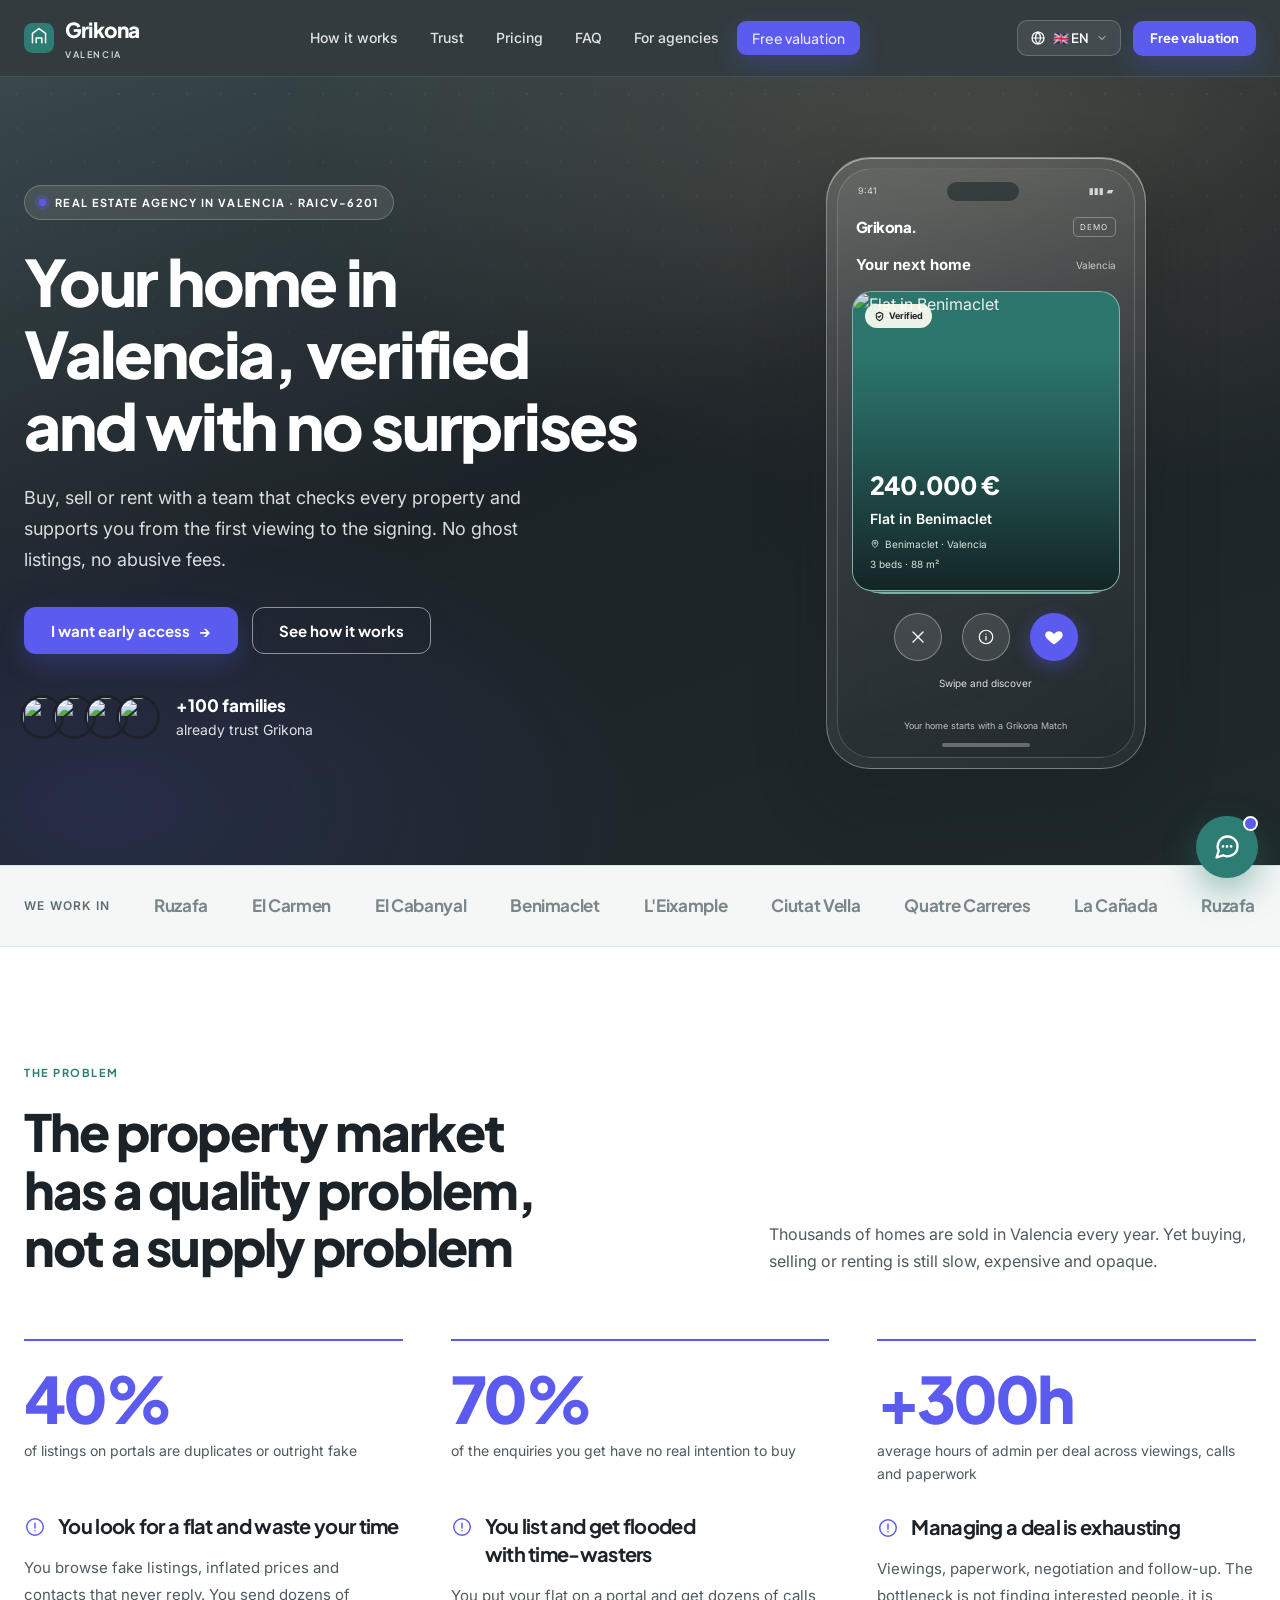
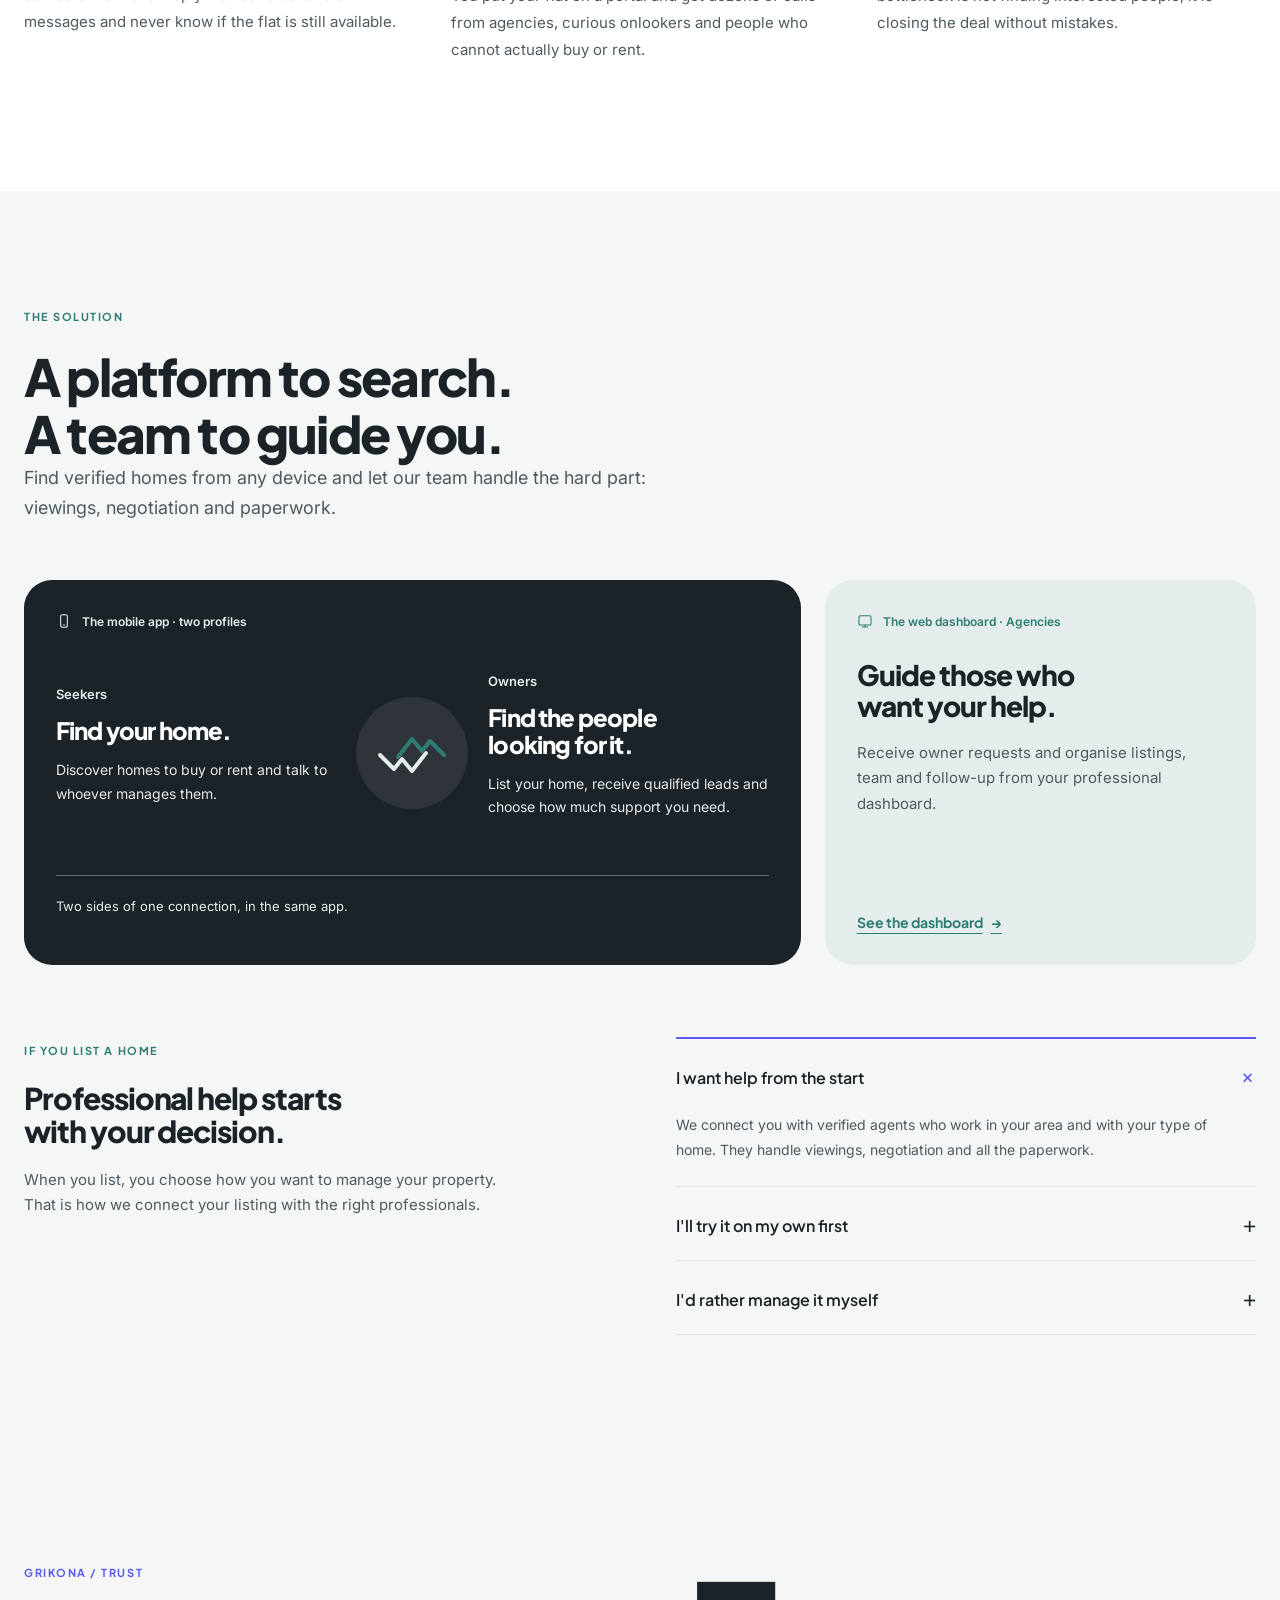
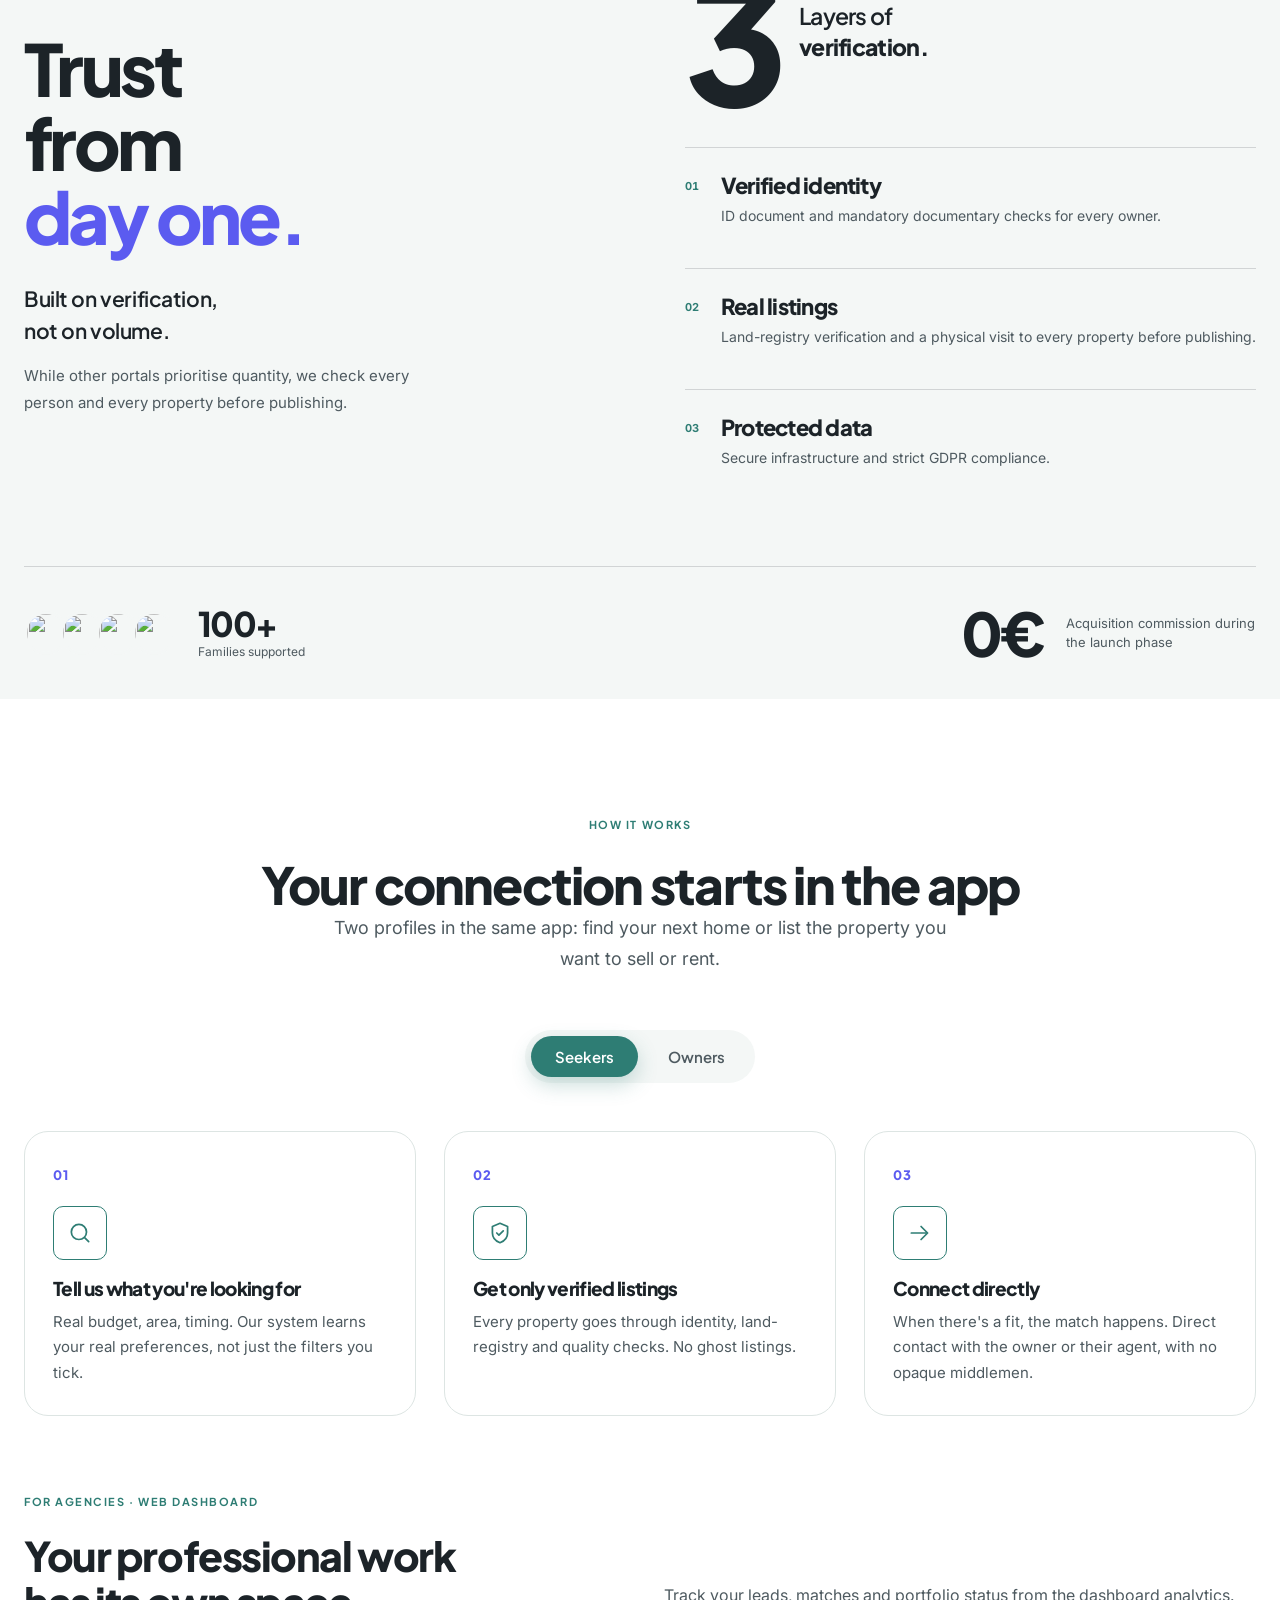
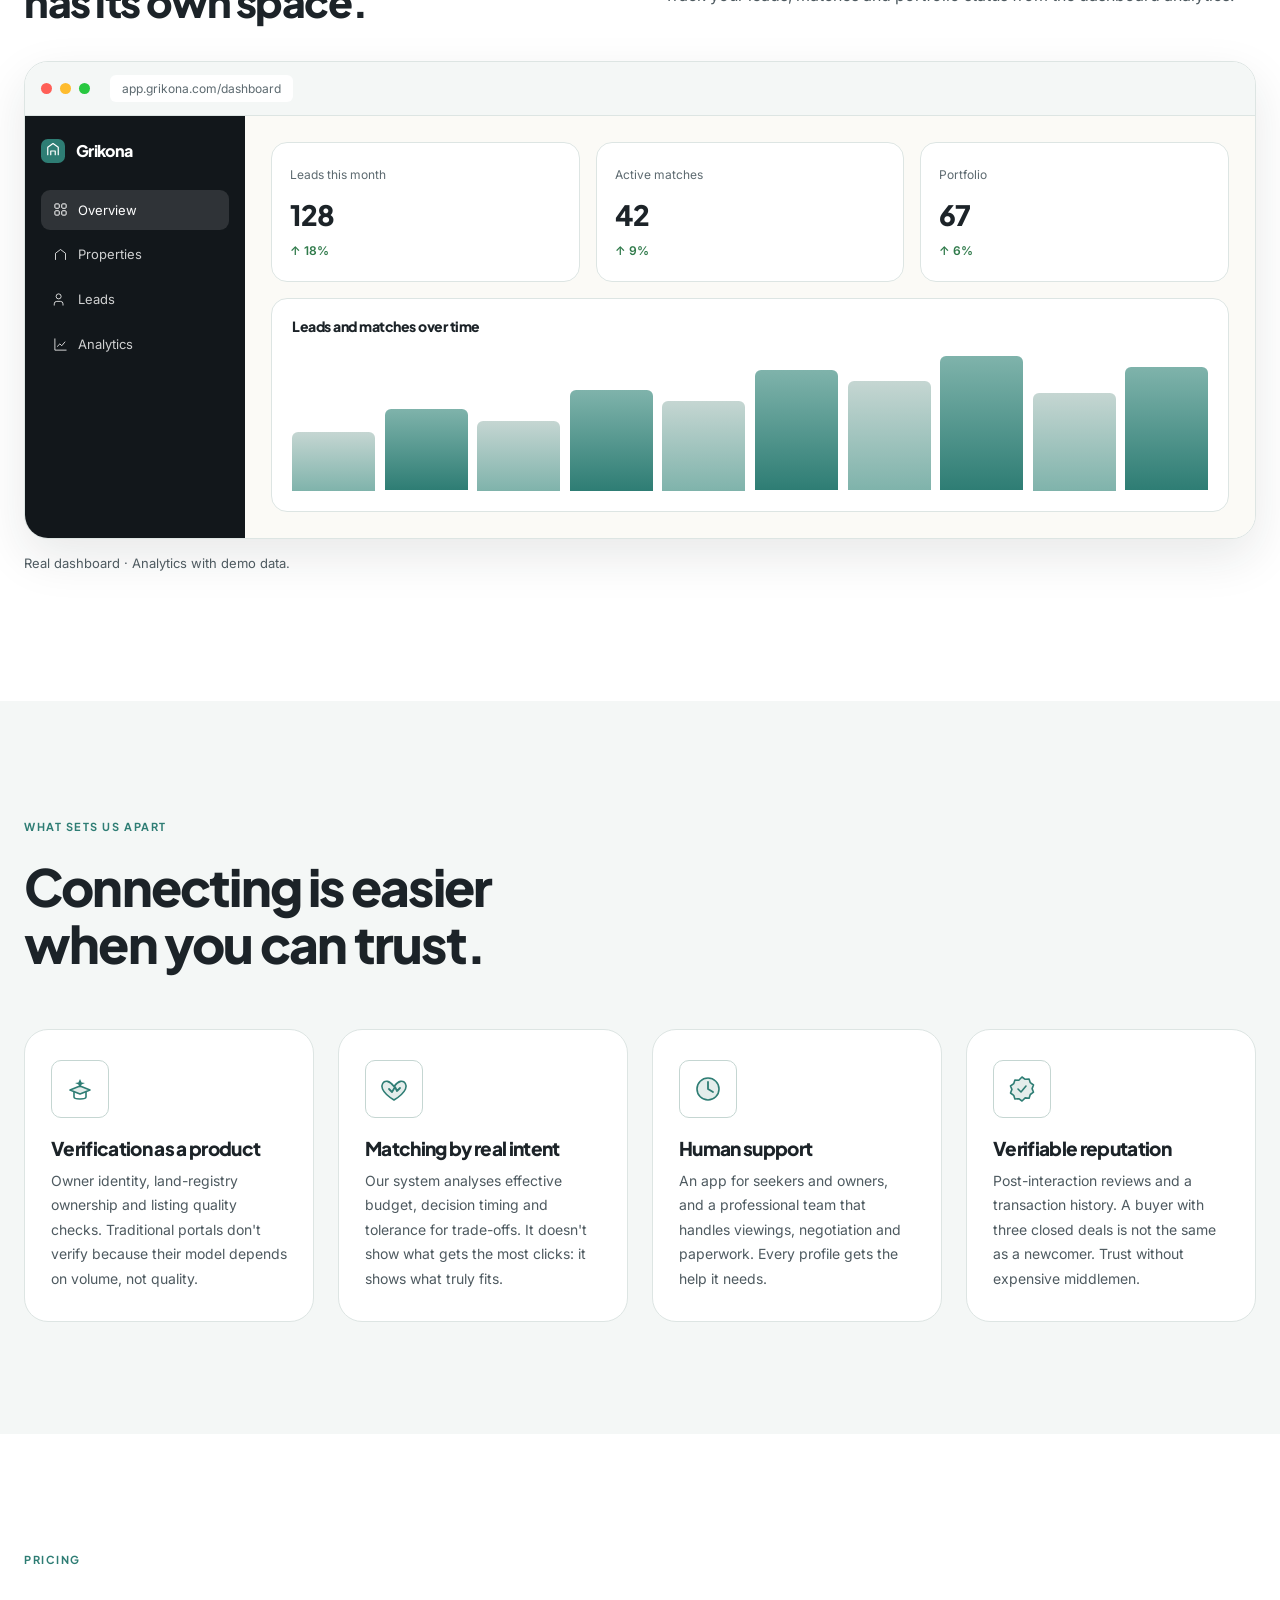
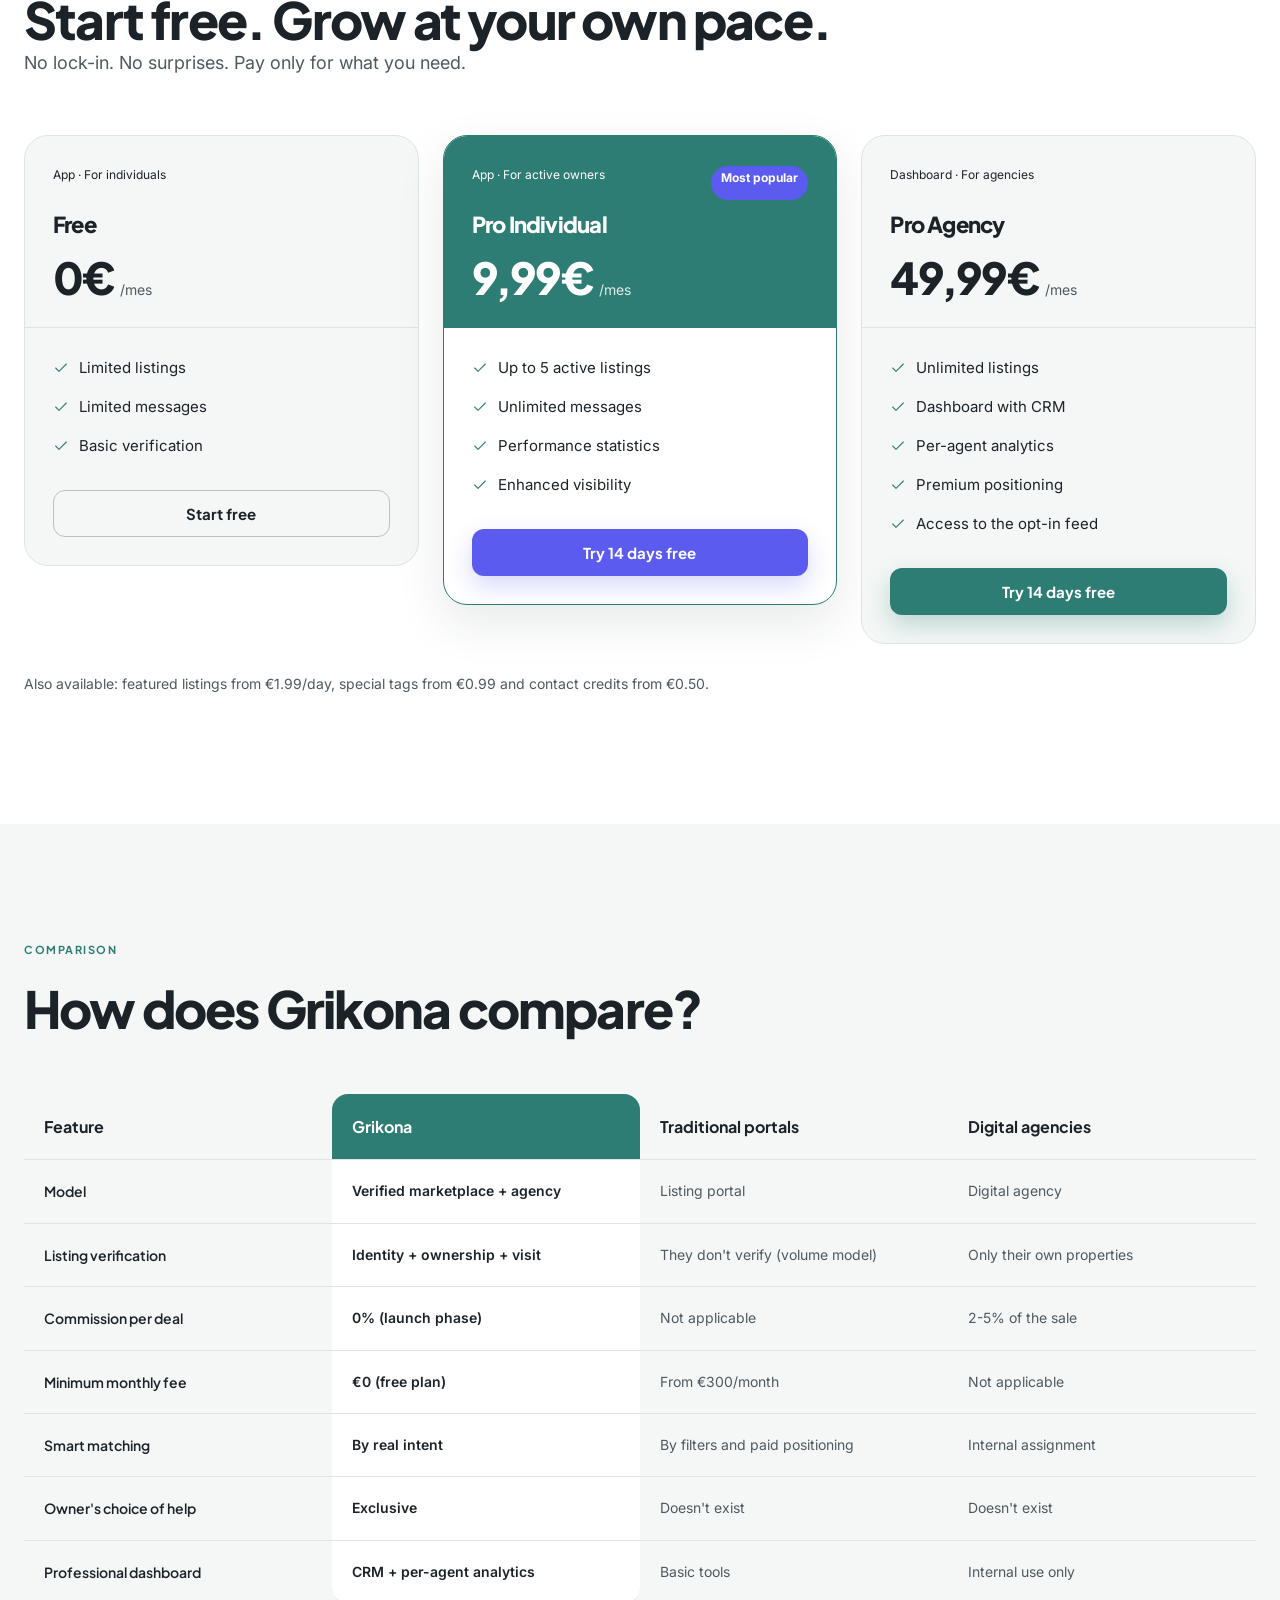
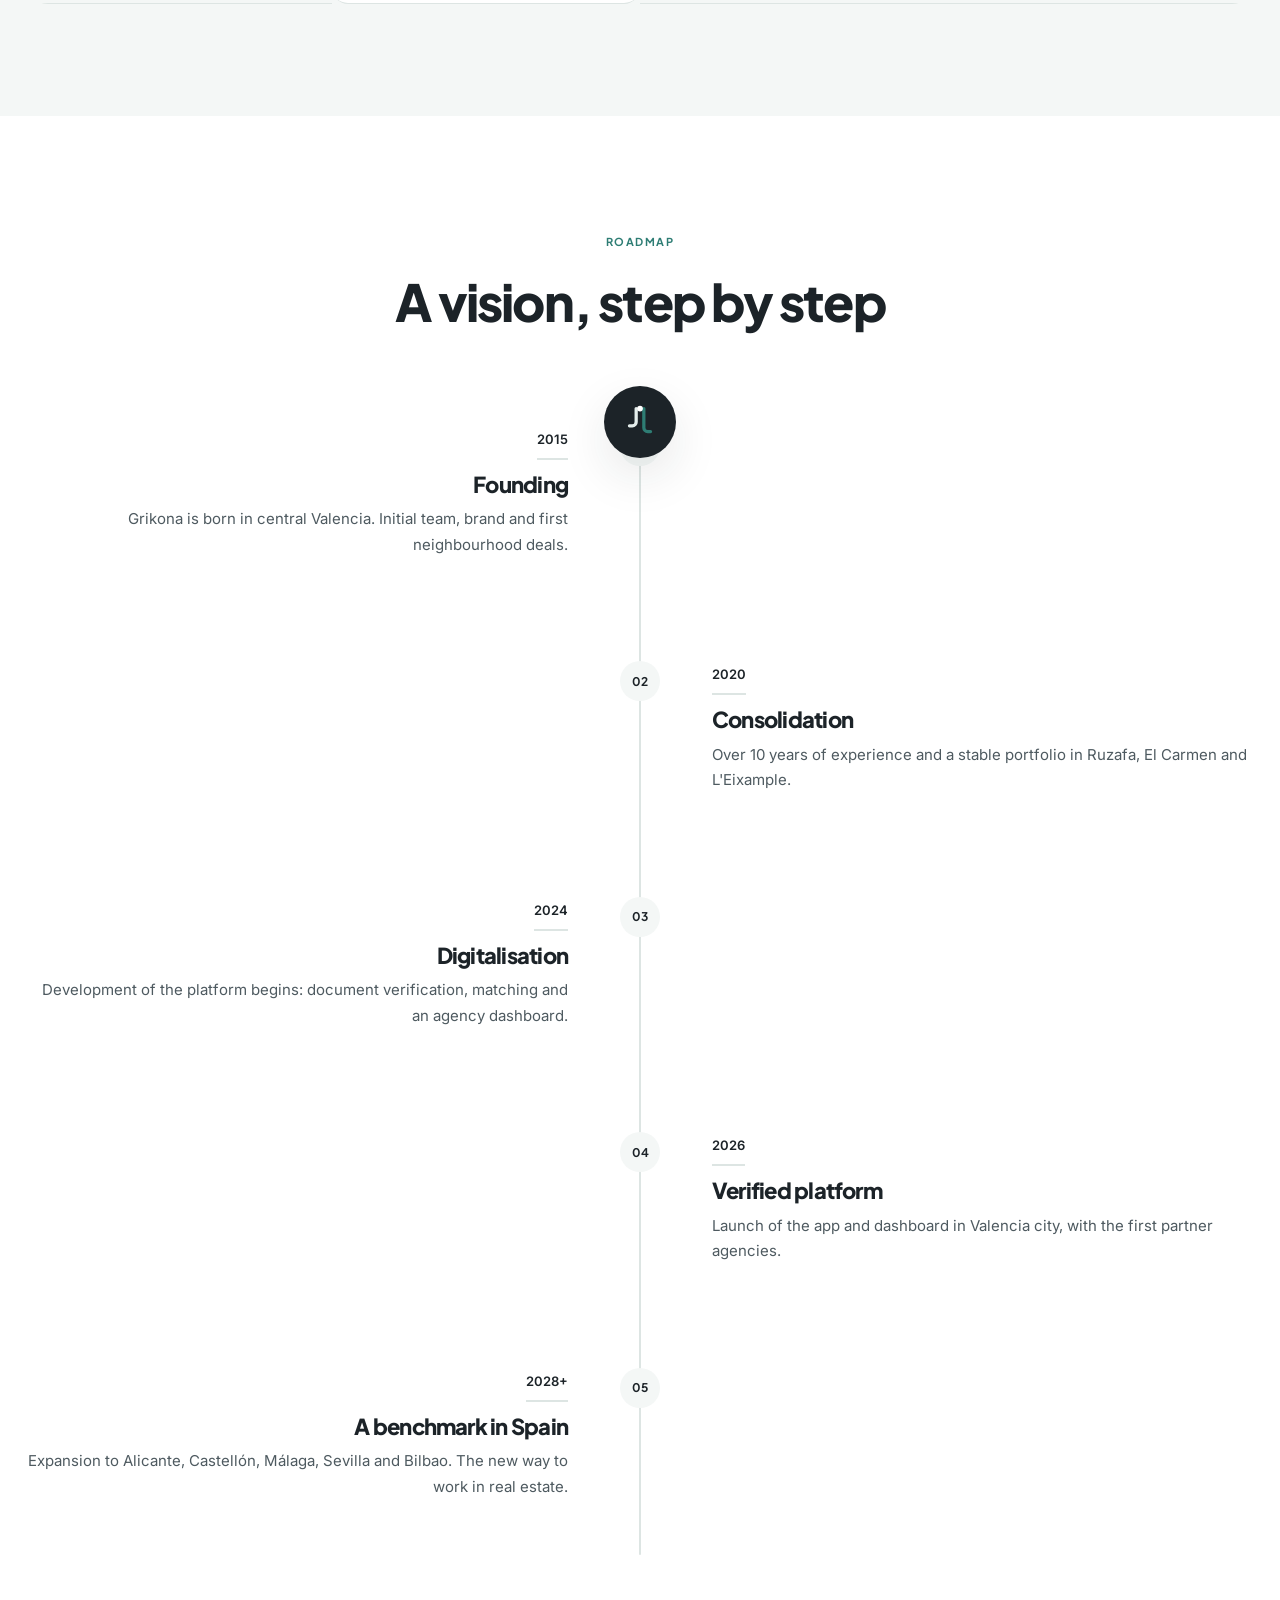
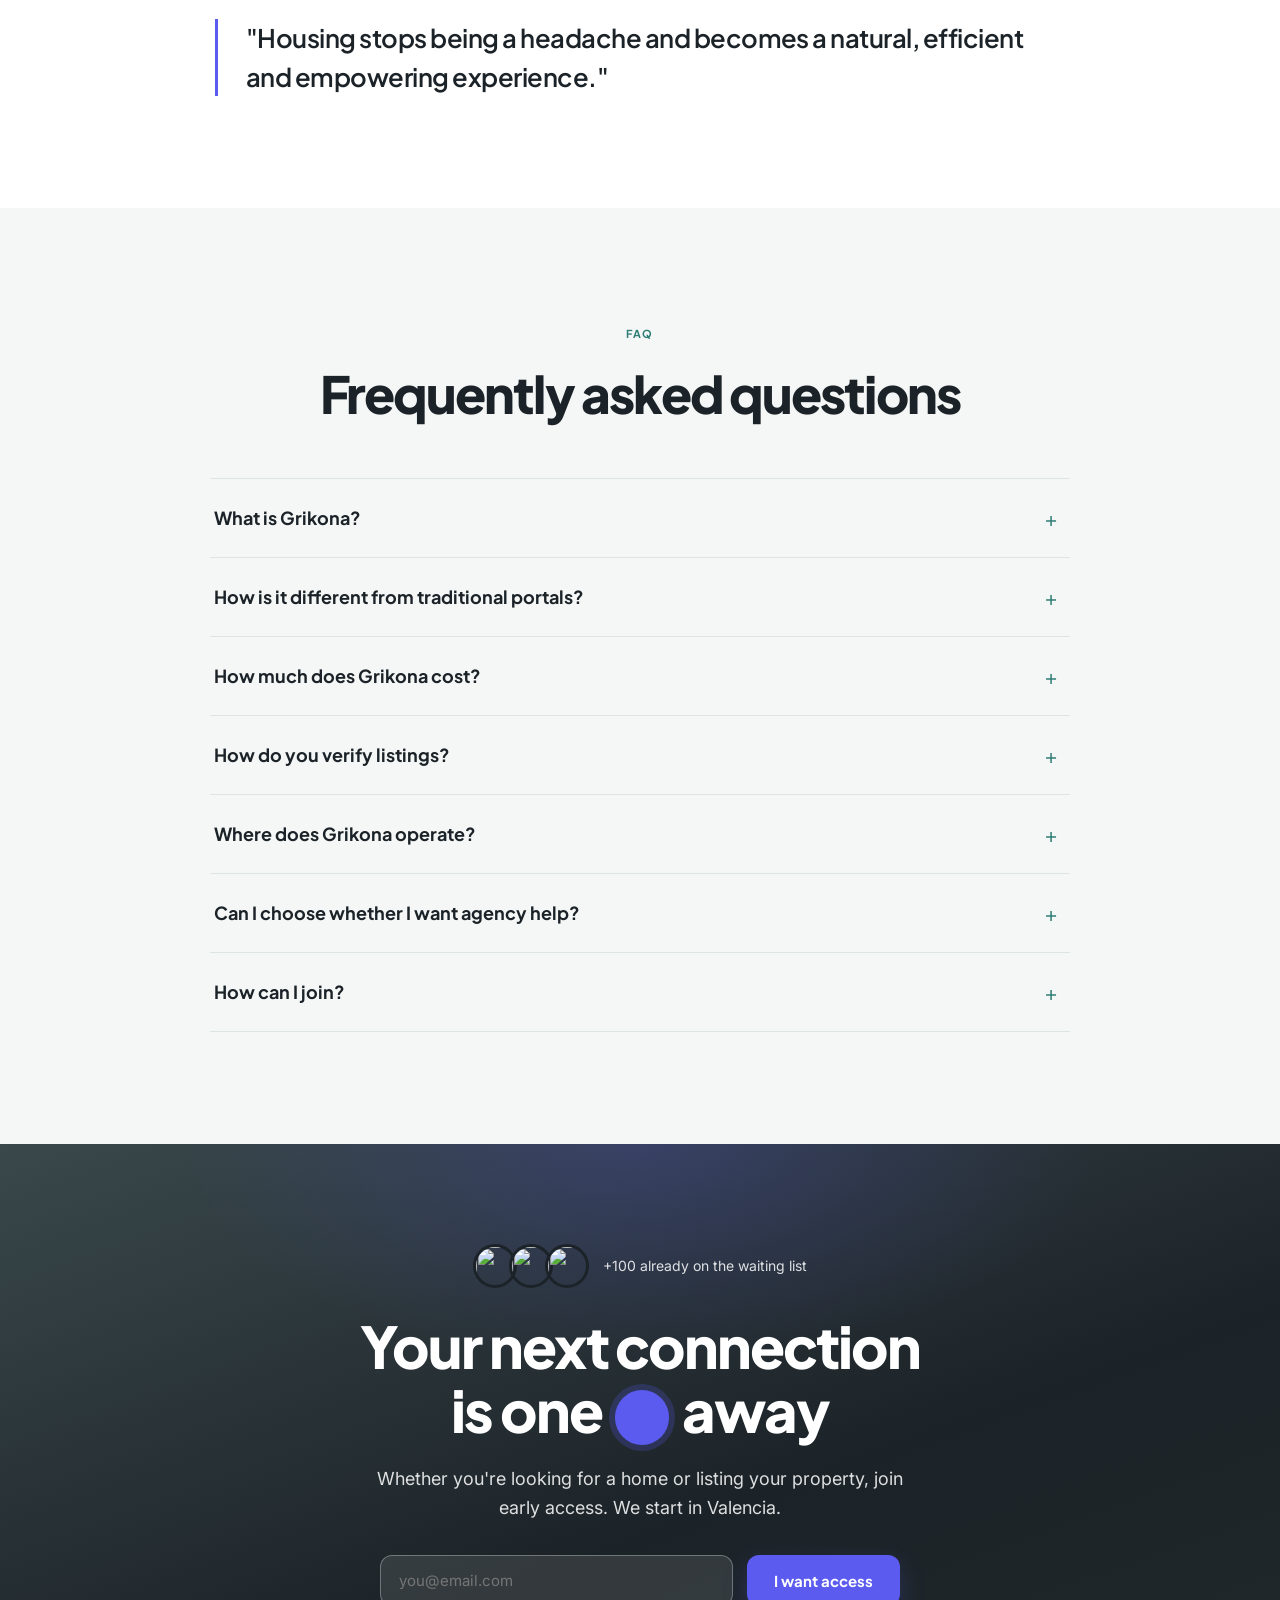
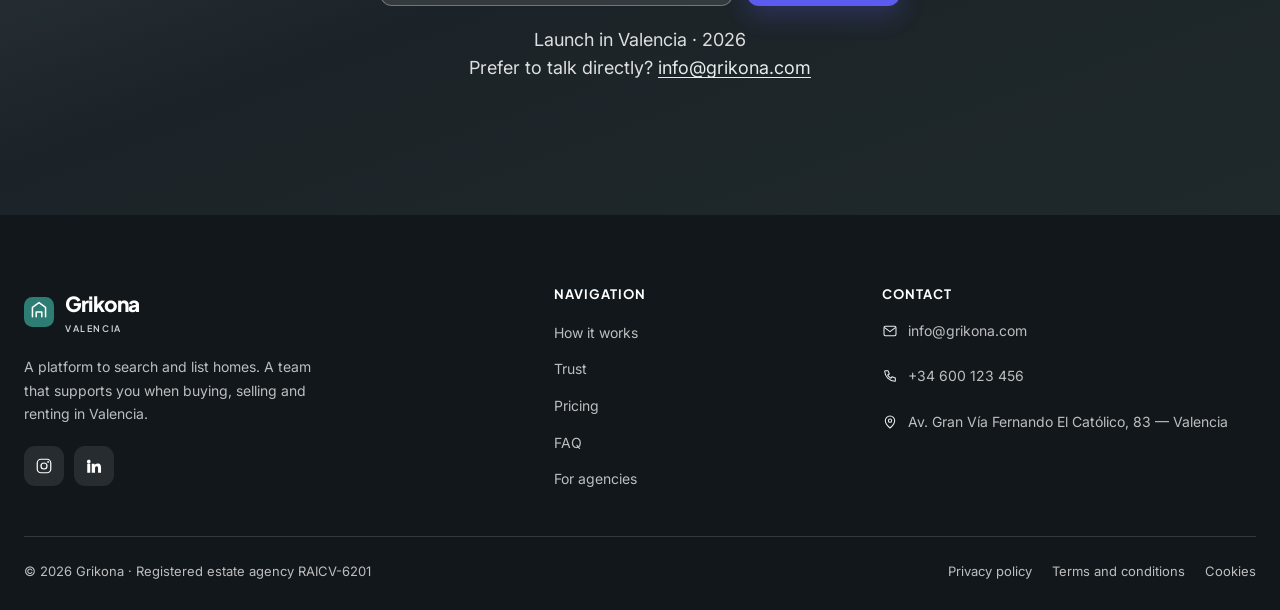
==== commit 6183205b: "Новая палитра (графит, бирюза, индиго) и более тонкие минималистичные иконки Co-Authored-By: Claude " ====
--- a/index.html
+++ b/index.html
@@ -3,7 +3,7 @@
 <head>
   <meta charset="UTF-8">
   <meta name="viewport" content="width=device-width, initial-scale=1.0, viewport-fit=cover">
-  <meta name="theme-color" content="#2F3C40">
+  <meta name="theme-color" content="#1C2328">
   <title data-i18n="meta.title">Grikona — Inmobiliaria verificada en Valencia</title>
   <meta name="description" content="Compra, vende o alquila tu vivienda en Valencia con propiedades verificadas y un equipo que te acompaña de principio a fin.">
   <meta name="keywords" content="inmobiliaria Valencia, pisos Valencia, comprar casa Valencia, alquiler Valencia, propiedades verificadas">
@@ -20,9 +20,9 @@
   <div class="container nav">
     <a href="index.html" class="brand" aria-label="Grikona, inicio">
       <svg width="30" height="30" viewBox="0 0 32 32" fill="none" aria-hidden="true">
-        <rect width="32" height="32" rx="9" fill="#B18D4C"/>
-        <path d="M9 21V11l7-5 7 5v10" stroke="#fff" stroke-width="2.4" stroke-linecap="round" stroke-linejoin="round"/>
-        <path d="M13 21v-5h6v5" stroke="#fff" stroke-width="2.4" stroke-linecap="round" stroke-linejoin="round"/>
+        <rect width="32" height="32" rx="9" fill="#2E7D74"/>
+        <path d="M9 21V11l7-5 7 5v10" stroke="#fff" stroke-width="1.6" stroke-linecap="round" stroke-linejoin="round"/>
+        <path d="M13 21v-5h6v5" stroke="#fff" stroke-width="1.6" stroke-linecap="round" stroke-linejoin="round"/>
       </svg>
       <span>Grikona<small>Valencia</small></span>
     </a>
@@ -41,7 +41,7 @@
         <button class="lang-select__trigger" type="button" aria-label="Idioma">
           <svg class="lang-select__globe" viewBox="0 0 24 24" fill="none" aria-hidden="true"><circle cx="12" cy="12" r="9" stroke="currentColor" stroke-width="1.8"/><path d="M3 12h18M12 3c2.5 2.7 3.8 5.8 3.8 9S14.5 18.3 12 21c-2.5-2.7-3.8-5.8-3.8-9S9.5 5.7 12 3z" stroke="currentColor" stroke-width="1.8"/></svg>
           <span data-lang-current>🇪🇸 ES</span>
-          <svg class="lang-select__chev" width="12" height="12" viewBox="0 0 24 24" fill="none" aria-hidden="true"><path d="M6 9l6 6 6-6" stroke="currentColor" stroke-width="2.2" stroke-linecap="round" stroke-linejoin="round"/></svg>
+          <svg class="lang-select__chev" width="12" height="12" viewBox="0 0 24 24" fill="none" aria-hidden="true"><path d="M6 9l6 6 6-6" stroke="currentColor" stroke-width="1.6" stroke-linecap="round" stroke-linejoin="round"/></svg>
         </button>
         <div class="lang-select__menu">
           <button class="lang-select__opt" type="button" data-lang="es"><span class="lang-select__flag">🇪🇸</span> Español</button>
@@ -96,10 +96,10 @@
             </div>
             <div class="phone__controls">
               <button class="ctrl-skip" id="btnSkip" aria-label="Descartar">
-                <svg width="20" height="20" viewBox="0 0 24 24" fill="none"><path d="M6 6l12 12M18 6L6 18" stroke="currentColor" stroke-width="2.4" stroke-linecap="round"/></svg>
+                <svg width="20" height="20" viewBox="0 0 24 24" fill="none"><path d="M6 6l12 12M18 6L6 18" stroke="currentColor" stroke-width="1.6" stroke-linecap="round"/></svg>
               </button>
               <button class="ctrl-info" id="btnInfo" aria-label="Ver detalle">
-                <svg width="18" height="18" viewBox="0 0 24 24" fill="none"><circle cx="12" cy="12" r="9" stroke="currentColor" stroke-width="2"/><path d="M12 11v5M12 8h.01" stroke="currentColor" stroke-width="2.2" stroke-linecap="round"/></svg>
+                <svg width="18" height="18" viewBox="0 0 24 24" fill="none"><circle cx="12" cy="12" r="9" stroke="currentColor" stroke-width="1.6"/><path d="M12 11v5M12 8h.01" stroke="currentColor" stroke-width="1.6" stroke-linecap="round"/></svg>
               </button>
               <button class="ctrl-like" id="btnLike" aria-label="Me encaja">
                 <svg width="20" height="20" viewBox="0 0 24 24" fill="currentColor"><path d="M12 21s-7.5-4.6-10-9.2C.6 8.7 2.4 5 6 5c2.2 0 3.7 1.2 6 3.4C14.3 6.2 15.8 5 18 5c3.6 0 5.4 3.7 4 6.8C19.5 16.4 12 21 12 21z"/></svg>
@@ -142,7 +142,7 @@
         <span class="problem__stat" data-count="40" data-suffix="%">0%</span>
         <p class="problem__label" data-i18n="problem.1.label">de anuncios en portales son duplicados o directamente fantasma</p>
         <h3 class="problem__title">
-          <svg width="22" height="22" viewBox="0 0 24 24" fill="none"><circle cx="12" cy="12" r="9" stroke="currentColor" stroke-width="2"/><path d="M12 8v5M12 16h.01" stroke="currentColor" stroke-width="2.2" stroke-linecap="round"/></svg>
+          <svg width="22" height="22" viewBox="0 0 24 24" fill="none"><circle cx="12" cy="12" r="9" stroke="currentColor" stroke-width="1.6"/><path d="M12 8v5M12 16h.01" stroke="currentColor" stroke-width="1.6" stroke-linecap="round"/></svg>
           <span data-i18n="problem.1.title">Buscas piso y pierdes el tiempo</span>
         </h3>
         <p class="problem__body" data-i18n="problem.1.body">Navegas entre anuncios falsos, precios inflados y contactos que nunca responden. Envías decenas de mensajes y no sabes si el piso sigue disponible.</p>
@@ -152,7 +152,7 @@
         <span class="problem__stat" data-count="70" data-suffix="%">0%</span>
         <p class="problem__label" data-i18n="problem.2.label">de los contactos que recibes no tienen intención real de comprar</p>
         <h3 class="problem__title">
-          <svg width="22" height="22" viewBox="0 0 24 24" fill="none"><circle cx="12" cy="12" r="9" stroke="currentColor" stroke-width="2"/><path d="M12 8v5M12 16h.01" stroke="currentColor" stroke-width="2.2" stroke-linecap="round"/></svg>
+          <svg width="22" height="22" viewBox="0 0 24 24" fill="none"><circle cx="12" cy="12" r="9" stroke="currentColor" stroke-width="1.6"/><path d="M12 8v5M12 16h.01" stroke="currentColor" stroke-width="1.6" stroke-linecap="round"/></svg>
           <span data-i18n="problem.2.title">Publicas y te llueven curiosos</span>
         </h3>
         <p class="problem__body" data-i18n="problem.2.body">Pones tu piso en un portal y recibes decenas de llamadas de agencias, curiosos y personas que no están en posición de comprar o alquilar.</p>
@@ -162,7 +162,7 @@
         <span class="problem__stat" data-count="300" data-prefix="+" data-suffix="h">+0h</span>
         <p class="problem__label" data-i18n="problem.3.label">de gestión media por operación entre visitas, llamadas y papeleo</p>
         <h3 class="problem__title">
-          <svg width="22" height="22" viewBox="0 0 24 24" fill="none"><circle cx="12" cy="12" r="9" stroke="currentColor" stroke-width="2"/><path d="M12 8v5M12 16h.01" stroke="currentColor" stroke-width="2.2" stroke-linecap="round"/></svg>
+          <svg width="22" height="22" viewBox="0 0 24 24" fill="none"><circle cx="12" cy="12" r="9" stroke="currentColor" stroke-width="1.6"/><path d="M12 8v5M12 16h.01" stroke="currentColor" stroke-width="1.6" stroke-linecap="round"/></svg>
           <span data-i18n="problem.3.title">Gestionar una operación desgasta</span>
         </h3>
         <p class="problem__body" data-i18n="problem.3.body">Visitas, documentación, negociación y seguimiento. El cuello de botella no es encontrar interesados, es llevar la operación hasta el final sin errores.</p>
@@ -183,7 +183,7 @@
     <div class="platforms">
       <div class="solution-app reveal">
         <span class="platform-label">
-          <svg width="16" height="16" viewBox="0 0 24 24" fill="none"><rect x="7" y="2.5" width="10" height="19" rx="2.5" stroke="currentColor" stroke-width="2"/><path d="M11 18h2" stroke="currentColor" stroke-width="2" stroke-linecap="round"/></svg>
+          <svg width="16" height="16" viewBox="0 0 24 24" fill="none"><rect x="7" y="2.5" width="10" height="19" rx="2.5" stroke="currentColor" stroke-width="1.6"/><path d="M11 18h2" stroke="currentColor" stroke-width="1.6" stroke-linecap="round"/></svg>
           <span data-i18n="solution.appLabel">La app móvil · dos perfiles</span>
         </span>
         <div class="connection">
@@ -195,8 +195,8 @@
           <div class="hands">
             <svg viewBox="0 0 120 120" fill="none" aria-hidden="true">
               <circle cx="60" cy="60" r="56" fill="rgba(255,255,255,.08)"/>
-              <path d="M28 62l14 14 8-10 10 12 14-18" stroke="#E8E2D5" stroke-width="4" stroke-linecap="round" stroke-linejoin="round"/>
-              <path d="M92 62L78 48l-8 10-10-12-14 18" stroke="#B18D4C" stroke-width="4" stroke-linecap="round" stroke-linejoin="round"/>
+              <path d="M28 62l14 14 8-10 10 12 14-18" stroke="#E4EDEB" stroke-width="4" stroke-linecap="round" stroke-linejoin="round"/>
+              <path d="M92 62L78 48l-8 10-10-12-14 18" stroke="#2E7D74" stroke-width="4" stroke-linecap="round" stroke-linejoin="round"/>
             </svg>
           </div>
           <div class="person">
@@ -210,7 +210,7 @@
 
       <div class="solution-dash reveal" data-delay="1">
         <span class="platform-label">
-          <svg width="16" height="16" viewBox="0 0 24 24" fill="none"><rect x="3" y="4" width="18" height="14" rx="2" stroke="currentColor" stroke-width="2"/><path d="M8 21h8M12 18v3" stroke="currentColor" stroke-width="2" stroke-linecap="round"/></svg>
+          <svg width="16" height="16" viewBox="0 0 24 24" fill="none"><rect x="3" y="4" width="18" height="14" rx="2" stroke="currentColor" stroke-width="1.6"/><path d="M8 21h8M12 18v3" stroke="currentColor" stroke-width="1.6" stroke-linecap="round"/></svg>
           <span data-i18n="solution.dashLabel">El panel web · Inmobiliarias</span>
         </span>
         <h3 data-i18n="solution.dashH">Acompaña a quien quiere tu ayuda.</h3>
@@ -314,19 +314,19 @@
       <div class="steps">
         <article class="step reveal" data-delay="1">
           <span class="step__num">01</span>
-          <div class="step__icon"><svg width="26" height="26" viewBox="0 0 24 24" fill="none"><circle cx="11" cy="11" r="7" stroke="currentColor" stroke-width="2"/><path d="M20 20l-3.5-3.5" stroke="currentColor" stroke-width="2" stroke-linecap="round"/></svg></div>
+          <div class="step__icon"><svg width="26" height="26" viewBox="0 0 24 24" fill="none"><circle cx="11" cy="11" r="7" stroke="currentColor" stroke-width="1.6"/><path d="M20 20l-3.5-3.5" stroke="currentColor" stroke-width="1.6" stroke-linecap="round"/></svg></div>
           <h3 data-i18n="how.s1t">Dinos qué buscas</h3>
           <p data-i18n="how.s1p">Presupuesto real, zona, plazos. Nuestro sistema aprende tus preferencias reales, no solo los filtros que marcas.</p>
         </article>
         <article class="step reveal" data-delay="2">
           <span class="step__num">02</span>
-          <div class="step__icon"><svg width="26" height="26" viewBox="0 0 24 24" fill="none"><path d="M12 3l7 3v6c0 4.4-3 7.5-7 9-4-1.5-7-4.6-7-9V6l7-3z" stroke="currentColor" stroke-width="2" stroke-linejoin="round"/><path d="M9 12l2 2 4-4" stroke="currentColor" stroke-width="2" stroke-linecap="round" stroke-linejoin="round"/></svg></div>
+          <div class="step__icon"><svg width="26" height="26" viewBox="0 0 24 24" fill="none"><path d="M12 3l7 3v6c0 4.4-3 7.5-7 9-4-1.5-7-4.6-7-9V6l7-3z" stroke="currentColor" stroke-width="1.6" stroke-linejoin="round"/><path d="M9 12l2 2 4-4" stroke="currentColor" stroke-width="1.6" stroke-linecap="round" stroke-linejoin="round"/></svg></div>
           <h3 data-i18n="how.s2t">Recibe solo anuncios verificados</h3>
           <p data-i18n="how.s2p">Cada propiedad pasa verificación de identidad, titularidad catastral y control de calidad. Nada de anuncios fantasma.</p>
         </article>
         <article class="step reveal" data-delay="3">
           <span class="step__num">03</span>
-          <div class="step__icon"><svg width="26" height="26" viewBox="0 0 24 24" fill="none"><path d="M4 12h13M13 6l6 6-6 6" stroke="currentColor" stroke-width="2" stroke-linecap="round" stroke-linejoin="round"/></svg></div>
+          <div class="step__icon"><svg width="26" height="26" viewBox="0 0 24 24" fill="none"><path d="M4 12h13M13 6l6 6-6 6" stroke="currentColor" stroke-width="1.6" stroke-linecap="round" stroke-linejoin="round"/></svg></div>
           <h3 data-i18n="how.s3t">Conecta directamente</h3>
           <p data-i18n="how.s3p">Cuando hay encaje, se produce el match. Contacto directo con el propietario o su agente, sin intermediarios opacos.</p>
         </article>
@@ -337,19 +337,19 @@
       <div class="steps">
         <article class="step">
           <span class="step__num">01</span>
-          <div class="step__icon"><svg width="26" height="26" viewBox="0 0 24 24" fill="none"><path d="M4 20V10l8-6 8 6v10" stroke="currentColor" stroke-width="2" stroke-linecap="round" stroke-linejoin="round"/><path d="M9 20v-6h6v6" stroke="currentColor" stroke-width="2" stroke-linecap="round" stroke-linejoin="round"/></svg></div>
+          <div class="step__icon"><svg width="26" height="26" viewBox="0 0 24 24" fill="none"><path d="M4 20V10l8-6 8 6v10" stroke="currentColor" stroke-width="1.6" stroke-linecap="round" stroke-linejoin="round"/><path d="M9 20v-6h6v6" stroke="currentColor" stroke-width="1.6" stroke-linecap="round" stroke-linejoin="round"/></svg></div>
           <h3 data-i18n="how.o1t">Publica tu vivienda</h3>
           <p data-i18n="how.o1p">Sube fotos, datos y precio. Verificamos la titularidad y te ayudamos a fijar un precio competitivo de mercado.</p>
         </article>
         <article class="step">
           <span class="step__num">02</span>
-          <div class="step__icon"><svg width="26" height="26" viewBox="0 0 24 24" fill="none"><path d="M16 21v-2a4 4 0 00-4-4H6a4 4 0 00-4 4v2" stroke="currentColor" stroke-width="2" stroke-linecap="round" stroke-linejoin="round"/><circle cx="9" cy="7" r="4" stroke="currentColor" stroke-width="2"/><path d="M22 21v-2a4 4 0 00-3-3.87" stroke="currentColor" stroke-width="2" stroke-linecap="round"/></svg></div>
+          <div class="step__icon"><svg width="26" height="26" viewBox="0 0 24 24" fill="none"><path d="M16 21v-2a4 4 0 00-4-4H6a4 4 0 00-4 4v2" stroke="currentColor" stroke-width="1.6" stroke-linecap="round" stroke-linejoin="round"/><circle cx="9" cy="7" r="4" stroke="currentColor" stroke-width="1.6"/><path d="M22 21v-2a4 4 0 00-3-3.87" stroke="currentColor" stroke-width="1.6" stroke-linecap="round"/></svg></div>
           <h3 data-i18n="how.o2t">Recibe contactos cualificados</h3>
           <p data-i18n="how.o2p">Solo personas verificadas y con intención real de comprar o alquilar. Tú decides cómo gestionar cada contacto.</p>
         </article>
         <article class="step">
           <span class="step__num">03</span>
-          <div class="step__icon"><svg width="26" height="26" viewBox="0 0 24 24" fill="none"><path d="M20 6L9 17l-5-5" stroke="currentColor" stroke-width="2.2" stroke-linecap="round" stroke-linejoin="round"/></svg></div>
+          <div class="step__icon"><svg width="26" height="26" viewBox="0 0 24 24" fill="none"><path d="M20 6L9 17l-5-5" stroke="currentColor" stroke-width="1.6" stroke-linecap="round" stroke-linejoin="round"/></svg></div>
           <h3 data-i18n="how.o3t">Cierra con apoyo o en solitario</h3>
           <p data-i18n="how.o3p">Gestiona la operación tú mismo o pide ayuda a nuestro equipo en cualquier punto del proceso.</p>
         </article>
@@ -370,12 +370,12 @@
         <div class="showcase__bar"><i></i><i></i><i></i><span>app.grikona.com/dashboard</span></div>
         <div class="dash-grid">
           <aside class="dash-side">
-            <div class="brand"><svg width="24" height="24" viewBox="0 0 32 32" fill="none"><rect width="32" height="32" rx="9" fill="#B18D4C"/><path d="M9 21V11l7-5 7 5v10" stroke="#fff" stroke-width="2.4" stroke-linecap="round" stroke-linejoin="round"/><path d="M13 21v-5h6v5" stroke="#fff" stroke-width="2.4" stroke-linecap="round" stroke-linejoin="round"/></svg>Grikona</div>
+            <div class="brand"><svg width="24" height="24" viewBox="0 0 32 32" fill="none"><rect width="32" height="32" rx="9" fill="#2E7D74"/><path d="M9 21V11l7-5 7 5v10" stroke="#fff" stroke-width="1.6" stroke-linecap="round" stroke-linejoin="round"/><path d="M13 21v-5h6v5" stroke="#fff" stroke-width="1.6" stroke-linecap="round" stroke-linejoin="round"/></svg>Grikona</div>
             <ul>
-              <li class="active"><svg width="15" height="15" viewBox="0 0 24 24" fill="none"><rect x="3" y="3" width="7" height="7" rx="1.5" stroke="currentColor" stroke-width="2"/><rect x="14" y="3" width="7" height="7" rx="1.5" stroke="currentColor" stroke-width="2"/><rect x="3" y="14" width="7" height="7" rx="1.5" stroke="currentColor" stroke-width="2"/><rect x="14" y="14" width="7" height="7" rx="1.5" stroke="currentColor" stroke-width="2"/></svg><span data-i18n="dash.nav1">Resumen</span></li>
-              <li><svg width="15" height="15" viewBox="0 0 24 24" fill="none"><path d="M4 20V10l8-6 8 6v10" stroke="currentColor" stroke-width="2" stroke-linecap="round" stroke-linejoin="round"/></svg><span data-i18n="dash.nav2">Propiedades</span></li>
-              <li><svg width="15" height="15" viewBox="0 0 24 24" fill="none"><path d="M16 21v-2a4 4 0 00-4-4H6a4 4 0 00-4 4v2" stroke="currentColor" stroke-width="2" stroke-linecap="round"/><circle cx="9" cy="7" r="4" stroke="currentColor" stroke-width="2"/></svg><span data-i18n="dash.nav3">Contactos</span></li>
-              <li><svg width="15" height="15" viewBox="0 0 24 24" fill="none"><path d="M3 3v18h18" stroke="currentColor" stroke-width="2" stroke-linecap="round"/><path d="M7 15l4-4 3 3 5-6" stroke="currentColor" stroke-width="2" stroke-linecap="round" stroke-linejoin="round"/></svg><span data-i18n="dash.nav4">Analíticas</span></li>
+              <li class="active"><svg width="15" height="15" viewBox="0 0 24 24" fill="none"><rect x="3" y="3" width="7" height="7" rx="1.5" stroke="currentColor" stroke-width="1.6"/><rect x="14" y="3" width="7" height="7" rx="1.5" stroke="currentColor" stroke-width="1.6"/><rect x="3" y="14" width="7" height="7" rx="1.5" stroke="currentColor" stroke-width="1.6"/><rect x="14" y="14" width="7" height="7" rx="1.5" stroke="currentColor" stroke-width="1.6"/></svg><span data-i18n="dash.nav1">Resumen</span></li>
+              <li><svg width="15" height="15" viewBox="0 0 24 24" fill="none"><path d="M4 20V10l8-6 8 6v10" stroke="currentColor" stroke-width="1.6" stroke-linecap="round" stroke-linejoin="round"/></svg><span data-i18n="dash.nav2">Propiedades</span></li>
+              <li><svg width="15" height="15" viewBox="0 0 24 24" fill="none"><path d="M16 21v-2a4 4 0 00-4-4H6a4 4 0 00-4 4v2" stroke="currentColor" stroke-width="1.6" stroke-linecap="round"/><circle cx="9" cy="7" r="4" stroke="currentColor" stroke-width="1.6"/></svg><span data-i18n="dash.nav3">Contactos</span></li>
+              <li><svg width="15" height="15" viewBox="0 0 24 24" fill="none"><path d="M3 3v18h18" stroke="currentColor" stroke-width="1.6" stroke-linecap="round"/><path d="M7 15l4-4 3 3 5-6" stroke="currentColor" stroke-width="1.6" stroke-linecap="round" stroke-linejoin="round"/></svg><span data-i18n="dash.nav4">Analíticas</span></li>
             </ul>
           </aside>
           <div class="dash-main">
@@ -409,7 +409,7 @@
     <div class="features">
       <article class="feature reveal" data-delay="1">
         <div class="feature__icon">
-          <svg viewBox="0 0 32 32" fill="none"><path d="M6 17l10-4 10 4-10 4-10-4z" fill="#E8E2D5" stroke="#B18D4C" stroke-width="1.6" stroke-linejoin="round"/><path d="M10 19v5c0 1.1 2.7 2 6 2s6-.9 6-2v-5" stroke="#B18D4C" stroke-width="1.6" stroke-linejoin="round"/><path d="M16 6l1.6 3.4L21 10l-3.4 1.6L16 15l-1.6-3.4L11 10l3.4-.6L16 6z" fill="#B18D4C"/></svg>
+          <svg viewBox="0 0 32 32" fill="none"><path d="M6 17l10-4 10 4-10 4-10-4z" fill="#E4EDEB" stroke="#2E7D74" stroke-width="1.6" stroke-linejoin="round"/><path d="M10 19v5c0 1.1 2.7 2 6 2s6-.9 6-2v-5" stroke="#2E7D74" stroke-width="1.6" stroke-linejoin="round"/><path d="M16 6l1.6 3.4L21 10l-3.4 1.6L16 15l-1.6-3.4L11 10l3.4-.6L16 6z" fill="#2E7D74"/></svg>
         </div>
         <h3 data-i18n="feat.1t">Verificación como producto</h3>
         <p data-i18n="feat.1p">Identidad del propietario, titularidad catastral y control de calidad del anuncio. Los portales tradicionales no verifican porque su modelo depende del volumen, no de la calidad.</p>
@@ -417,7 +417,7 @@
 
       <article class="feature reveal" data-delay="2">
         <div class="feature__icon">
-          <svg viewBox="0 0 32 32" fill="none"><path d="M16 27s-9-5.4-11.5-11C2.7 12 5.2 7.5 9.5 8.4c2.3.5 4.3 2.2 6.5 5 2.2-2.8 4.2-4.5 6.5-5 4.3-.9 6.8 3.6 5 7.6C25 21.6 16 27 16 27z" fill="#E8E2D5" stroke="#B18D4C" stroke-width="1.6" stroke-linejoin="round"/><path d="M11 16l3 3 3-5 2 4 3-3" stroke="#B18D4C" stroke-width="1.8" stroke-linecap="round" stroke-linejoin="round"/></svg>
+          <svg viewBox="0 0 32 32" fill="none"><path d="M16 27s-9-5.4-11.5-11C2.7 12 5.2 7.5 9.5 8.4c2.3.5 4.3 2.2 6.5 5 2.2-2.8 4.2-4.5 6.5-5 4.3-.9 6.8 3.6 5 7.6C25 21.6 16 27 16 27z" fill="#E4EDEB" stroke="#2E7D74" stroke-width="1.6" stroke-linejoin="round"/><path d="M11 16l3 3 3-5 2 4 3-3" stroke="#2E7D74" stroke-width="1.8" stroke-linecap="round" stroke-linejoin="round"/></svg>
         </div>
         <h3 data-i18n="feat.2t">Matching por intención real</h3>
         <p data-i18n="feat.2p">Nuestro sistema analiza presupuesto efectivo, plazos de decisión y tolerancia a concesiones. No muestra lo que más se clickea: muestra lo que realmente encaja.</p>
@@ -425,7 +425,7 @@
 
       <article class="feature reveal" data-delay="3">
         <div class="feature__icon">
-          <svg viewBox="0 0 32 32" fill="none"><circle cx="16" cy="16" r="11" fill="#E8E2D5" stroke="#B18D4C" stroke-width="1.6"/><path d="M16 9v7l5 3" stroke="#B18D4C" stroke-width="1.8" stroke-linecap="round" stroke-linejoin="round"/></svg>
+          <svg viewBox="0 0 32 32" fill="none"><circle cx="16" cy="16" r="11" fill="#E4EDEB" stroke="#2E7D74" stroke-width="1.6"/><path d="M16 9v7l5 3" stroke="#2E7D74" stroke-width="1.8" stroke-linecap="round" stroke-linejoin="round"/></svg>
         </div>
         <h3 data-i18n="feat.3t">Acompañamiento humano</h3>
         <p data-i18n="feat.3p">App para buscadores y propietarios, y un equipo profesional que se encarga de visitas, negociación y papeleo. Cada perfil tiene la ayuda que necesita.</p>
@@ -433,7 +433,7 @@
 
       <article class="feature reveal" data-delay="4">
         <div class="feature__icon">
-          <svg viewBox="0 0 32 32" fill="none"><path d="M16 4l3.2 2.3 3.9-.3 1.2 3.7 3.2 2.3-1.4 3.6 1.4 3.6-3.2 2.3-1.2 3.7-3.9-.3L16 28l-3.2-2.3-3.9.3-1.2-3.7L4.5 20l1.4-3.6L4.5 13l3.2-2.3 1.2-3.7 3.9.3L16 4z" fill="#E8E2D5" stroke="#B18D4C" stroke-width="1.6" stroke-linejoin="round"/><path d="M12 16l3 3 5-6" stroke="#B18D4C" stroke-width="2" stroke-linecap="round" stroke-linejoin="round"/></svg>
+          <svg viewBox="0 0 32 32" fill="none"><path d="M16 4l3.2 2.3 3.9-.3 1.2 3.7 3.2 2.3-1.4 3.6 1.4 3.6-3.2 2.3-1.2 3.7-3.9-.3L16 28l-3.2-2.3-3.9.3-1.2-3.7L4.5 20l1.4-3.6L4.5 13l3.2-2.3 1.2-3.7 3.9.3L16 4z" fill="#E4EDEB" stroke="#2E7D74" stroke-width="1.6" stroke-linejoin="round"/><path d="M12 16l3 3 5-6" stroke="#2E7D74" stroke-width="1.6" stroke-linecap="round" stroke-linejoin="round"/></svg>
         </div>
         <h3 data-i18n="feat.4t">Reputación verificable</h3>
         <p data-i18n="feat.4p">Valoraciones post-interacción e historial de operaciones. Un comprador con tres operaciones cerradas no es lo mismo que un recién llegado. Confianza sin intermediarios caros.</p>
@@ -460,9 +460,9 @@
         </div>
         <div class="plan__body">
           <ul class="plan__features">
-            <li><svg width="16" height="16" viewBox="0 0 24 24" fill="none"><path d="M20 6L9 17l-5-5" stroke="currentColor" stroke-width="2.4" stroke-linecap="round" stroke-linejoin="round"/></svg><span data-i18n="plan1.f1">Anuncios limitados</span></li>
-            <li><svg width="16" height="16" viewBox="0 0 24 24" fill="none"><path d="M20 6L9 17l-5-5" stroke="currentColor" stroke-width="2.4" stroke-linecap="round" stroke-linejoin="round"/></svg><span data-i18n="plan1.f2">Mensajes limitados</span></li>
-            <li><svg width="16" height="16" viewBox="0 0 24 24" fill="none"><path d="M20 6L9 17l-5-5" stroke="currentColor" stroke-width="2.4" stroke-linecap="round" stroke-linejoin="round"/></svg><span data-i18n="plan1.f3">Verificación básica</span></li>
+            <li><svg width="16" height="16" viewBox="0 0 24 24" fill="none"><path d="M20 6L9 17l-5-5" stroke="currentColor" stroke-width="1.6" stroke-linecap="round" stroke-linejoin="round"/></svg><span data-i18n="plan1.f1">Anuncios limitados</span></li>
+            <li><svg width="16" height="16" viewBox="0 0 24 24" fill="none"><path d="M20 6L9 17l-5-5" stroke="currentColor" stroke-width="1.6" stroke-linecap="round" stroke-linejoin="round"/></svg><span data-i18n="plan1.f2">Mensajes limitados</span></li>
+            <li><svg width="16" height="16" viewBox="0 0 24 24" fill="none"><path d="M20 6L9 17l-5-5" stroke="currentColor" stroke-width="1.6" stroke-linecap="round" stroke-linejoin="round"/></svg><span data-i18n="plan1.f3">Verificación básica</span></li>
           </ul>
           <a href="#contacto" class="btn btn-ghost btn--block" data-i18n="plan1.cta">Empezar gratis</a>
         </div>
@@ -476,10 +476,10 @@
         </div>
         <div class="plan__body">
           <ul class="plan__features">
-            <li><svg width="16" height="16" viewBox="0 0 24 24" fill="none"><path d="M20 6L9 17l-5-5" stroke="currentColor" stroke-width="2.4" stroke-linecap="round" stroke-linejoin="round"/></svg><span data-i18n="plan2.f1">Hasta 5 anuncios activos</span></li>
-            <li><svg width="16" height="16" viewBox="0 0 24 24" fill="none"><path d="M20 6L9 17l-5-5" stroke="currentColor" stroke-width="2.4" stroke-linecap="round" stroke-linejoin="round"/></svg><span data-i18n="plan2.f2">Mensajes ilimitados</span></li>
-            <li><svg width="16" height="16" viewBox="0 0 24 24" fill="none"><path d="M20 6L9 17l-5-5" stroke="currentColor" stroke-width="2.4" stroke-linecap="round" stroke-linejoin="round"/></svg><span data-i18n="plan2.f3">Estadísticas de rendimiento</span></li>
-            <li><svg width="16" height="16" viewBox="0 0 24 24" fill="none"><path d="M20 6L9 17l-5-5" stroke="currentColor" stroke-width="2.4" stroke-linecap="round" stroke-linejoin="round"/></svg><span data-i18n="plan2.f4">Visibilidad mejorada</span></li>
+            <li><svg width="16" height="16" viewBox="0 0 24 24" fill="none"><path d="M20 6L9 17l-5-5" stroke="currentColor" stroke-width="1.6" stroke-linecap="round" stroke-linejoin="round"/></svg><span data-i18n="plan2.f1">Hasta 5 anuncios activos</span></li>
+            <li><svg width="16" height="16" viewBox="0 0 24 24" fill="none"><path d="M20 6L9 17l-5-5" stroke="currentColor" stroke-width="1.6" stroke-linecap="round" stroke-linejoin="round"/></svg><span data-i18n="plan2.f2">Mensajes ilimitados</span></li>
+            <li><svg width="16" height="16" viewBox="0 0 24 24" fill="none"><path d="M20 6L9 17l-5-5" stroke="currentColor" stroke-width="1.6" stroke-linecap="round" stroke-linejoin="round"/></svg><span data-i18n="plan2.f3">Estadísticas de rendimiento</span></li>
+            <li><svg width="16" height="16" viewBox="0 0 24 24" fill="none"><path d="M20 6L9 17l-5-5" stroke="currentColor" stroke-width="1.6" stroke-linecap="round" stroke-linejoin="round"/></svg><span data-i18n="plan2.f4">Visibilidad mejorada</span></li>
           </ul>
           <a href="#contacto" class="btn btn-secondary btn--block" data-i18n="plan2.cta">Probar 14 días gratis</a>
         </div>
@@ -493,11 +493,11 @@
         </div>
         <div class="plan__body">
           <ul class="plan__features">
-            <li><svg width="16" height="16" viewBox="0 0 24 24" fill="none"><path d="M20 6L9 17l-5-5" stroke="currentColor" stroke-width="2.4" stroke-linecap="round" stroke-linejoin="round"/></svg><span data-i18n="plan3.f1">Anuncios ilimitados</span></li>
-            <li><svg width="16" height="16" viewBox="0 0 24 24" fill="none"><path d="M20 6L9 17l-5-5" stroke="currentColor" stroke-width="2.4" stroke-linecap="round" stroke-linejoin="round"/></svg><span data-i18n="plan3.f2">Dashboard con CRM</span></li>
-            <li><svg width="16" height="16" viewBox="0 0 24 24" fill="none"><path d="M20 6L9 17l-5-5" stroke="currentColor" stroke-width="2.4" stroke-linecap="round" stroke-linejoin="round"/></svg><span data-i18n="plan3.f3">Analíticas por asesor</span></li>
-            <li><svg width="16" height="16" viewBox="0 0 24 24" fill="none"><path d="M20 6L9 17l-5-5" stroke="currentColor" stroke-width="2.4" stroke-linecap="round" stroke-linejoin="round"/></svg><span data-i18n="plan3.f4">Posicionamiento premium</span></li>
-            <li><svg width="16" height="16" viewBox="0 0 24 24" fill="none"><path d="M20 6L9 17l-5-5" stroke="currentColor" stroke-width="2.4" stroke-linecap="round" stroke-linejoin="round"/></svg><span data-i18n="plan3.f5">Acceso al feed opt-in</span></li>
+            <li><svg width="16" height="16" viewBox="0 0 24 24" fill="none"><path d="M20 6L9 17l-5-5" stroke="currentColor" stroke-width="1.6" stroke-linecap="round" stroke-linejoin="round"/></svg><span data-i18n="plan3.f1">Anuncios ilimitados</span></li>
+            <li><svg width="16" height="16" viewBox="0 0 24 24" fill="none"><path d="M20 6L9 17l-5-5" stroke="currentColor" stroke-width="1.6" stroke-linecap="round" stroke-linejoin="round"/></svg><span data-i18n="plan3.f2">Dashboard con CRM</span></li>
+            <li><svg width="16" height="16" viewBox="0 0 24 24" fill="none"><path d="M20 6L9 17l-5-5" stroke="currentColor" stroke-width="1.6" stroke-linecap="round" stroke-linejoin="round"/></svg><span data-i18n="plan3.f3">Analíticas por asesor</span></li>
+            <li><svg width="16" height="16" viewBox="0 0 24 24" fill="none"><path d="M20 6L9 17l-5-5" stroke="currentColor" stroke-width="1.6" stroke-linecap="round" stroke-linejoin="round"/></svg><span data-i18n="plan3.f4">Posicionamiento premium</span></li>
+            <li><svg width="16" height="16" viewBox="0 0 24 24" fill="none"><path d="M20 6L9 17l-5-5" stroke="currentColor" stroke-width="1.6" stroke-linecap="round" stroke-linejoin="round"/></svg><span data-i18n="plan3.f5">Acceso al feed opt-in</span></li>
           </ul>
           <a href="inmobiliarias.html" class="btn btn-primary btn--block" data-i18n="plan3.cta">Probar 14 días gratis</a>
         </div>
@@ -607,8 +607,8 @@
         <div class="roadmap__trail" id="roadmapTrail"></div>
         <div class="roadmap__walker" id="roadmapWalker">
           <svg viewBox="0 0 48 48" fill="none" aria-hidden="true">
-            <path d="M20 10v14a4 4 0 01-4 4h-3" stroke="#E8E2D5" stroke-width="3.4" stroke-linecap="round" stroke-linejoin="round"/>
-            <path d="M28 10v20a4 4 0 004 4h3" stroke="#B18D4C" stroke-width="3.4" stroke-linecap="round" stroke-linejoin="round"/>
+            <path d="M20 10v14a4 4 0 01-4 4h-3" stroke="#E4EDEB" stroke-width="3.4" stroke-linecap="round" stroke-linejoin="round"/>
+            <path d="M28 10v20a4 4 0 004 4h3" stroke="#2E7D74" stroke-width="3.4" stroke-linecap="round" stroke-linejoin="round"/>
             <circle cx="24" cy="10" r="3" fill="#fff"/>
           </svg>
         </div>
@@ -730,12 +730,12 @@
     <div class="footer-grid">
       <div class="footer-brand">
         <a href="index.html" class="brand">
-          <svg width="30" height="30" viewBox="0 0 32 32" fill="none" aria-hidden="true"><rect width="32" height="32" rx="9" fill="#B18D4C"/><path d="M9 21V11l7-5 7 5v10" stroke="#fff" stroke-width="2.4" stroke-linecap="round" stroke-linejoin="round"/><path d="M13 21v-5h6v5" stroke="#fff" stroke-width="2.4" stroke-linecap="round" stroke-linejoin="round"/></svg>
+          <svg width="30" height="30" viewBox="0 0 32 32" fill="none" aria-hidden="true"><rect width="32" height="32" rx="9" fill="#2E7D74"/><path d="M9 21V11l7-5 7 5v10" stroke="#fff" stroke-width="1.6" stroke-linecap="round" stroke-linejoin="round"/><path d="M13 21v-5h6v5" stroke="#fff" stroke-width="1.6" stroke-linecap="round" stroke-linejoin="round"/></svg>
           <span>Grikona<small>Valencia</small></span>
         </a>
         <p data-i18n="footer.desc">Una plataforma para buscar y publicar vivienda. Un equipo que te acompaña en la compra, la venta y el alquiler en Valencia.</p>
         <div class="socials">
-          <a href="#" aria-label="Instagram"><svg width="18" height="18" viewBox="0 0 24 24" fill="none"><rect x="3" y="3" width="18" height="18" rx="5" stroke="currentColor" stroke-width="2"/><circle cx="12" cy="12" r="4" stroke="currentColor" stroke-width="2"/><circle cx="17.5" cy="6.5" r="1.2" fill="currentColor"/></svg></a>
+          <a href="#" aria-label="Instagram"><svg width="18" height="18" viewBox="0 0 24 24" fill="none"><rect x="3" y="3" width="18" height="18" rx="5" stroke="currentColor" stroke-width="1.6"/><circle cx="12" cy="12" r="4" stroke="currentColor" stroke-width="1.6"/><circle cx="17.5" cy="6.5" r="1.2" fill="currentColor"/></svg></a>
           <a href="#" aria-label="LinkedIn"><svg width="18" height="18" viewBox="0 0 24 24" fill="currentColor"><path d="M4.98 3.5A2.5 2.5 0 002.5 6a2.5 2.5 0 005 0 2.5 2.5 0 00-2.52-2.5zM3 8.98h4v12H3v-12zM9 8.98h3.8v1.64h.05c.53-1 1.83-2.05 3.77-2.05 4.03 0 4.78 2.65 4.78 6.1v6.31h-4v-5.6c0-1.33-.02-3.05-1.86-3.05-1.86 0-2.14 1.45-2.14 2.95v5.7H9v-12z"/></svg></a>
         </div>
       </div>
@@ -754,9 +754,9 @@
       <div>
         <h4 data-i18n="footer.contact">Contacto</h4>
         <ul class="footer-links footer-contact">
-          <li><svg width="16" height="16" viewBox="0 0 24 24" fill="none"><rect x="3" y="5" width="18" height="14" rx="2" stroke="currentColor" stroke-width="2"/><path d="M4 7l8 6 8-6" stroke="currentColor" stroke-width="2" stroke-linecap="round" stroke-linejoin="round"/></svg><a href="mailto:info@grikona.com">info@grikona.com</a></li>
-          <li><svg width="16" height="16" viewBox="0 0 24 24" fill="none"><path d="M5 4h4l2 5-2.5 1.5a11 11 0 005 5L15 13l5 2v4a1 1 0 01-1 1A16 16 0 014 5a1 1 0 011-1z" stroke="currentColor" stroke-width="2" stroke-linejoin="round"/></svg><a href="tel:+34600123456">+34 600 123 456</a></li>
-          <li><svg width="16" height="16" viewBox="0 0 24 24" fill="none"><path d="M12 21s-7-6.2-7-11a7 7 0 0114 0c0 4.8-7 11-7 11z" stroke="currentColor" stroke-width="2" stroke-linejoin="round"/><circle cx="12" cy="10" r="2.5" stroke="currentColor" stroke-width="2"/></svg><span>Av. Gran Vía Fernando El Católico, 83 — Valencia</span></li>
+          <li><svg width="16" height="16" viewBox="0 0 24 24" fill="none"><rect x="3" y="5" width="18" height="14" rx="2" stroke="currentColor" stroke-width="1.6"/><path d="M4 7l8 6 8-6" stroke="currentColor" stroke-width="1.6" stroke-linecap="round" stroke-linejoin="round"/></svg><a href="mailto:info@grikona.com">info@grikona.com</a></li>
+          <li><svg width="16" height="16" viewBox="0 0 24 24" fill="none"><path d="M5 4h4l2 5-2.5 1.5a11 11 0 005 5L15 13l5 2v4a1 1 0 01-1 1A16 16 0 014 5a1 1 0 011-1z" stroke="currentColor" stroke-width="1.6" stroke-linejoin="round"/></svg><a href="tel:+34600123456">+34 600 123 456</a></li>
+          <li><svg width="16" height="16" viewBox="0 0 24 24" fill="none"><path d="M12 21s-7-6.2-7-11a7 7 0 0114 0c0 4.8-7 11-7 11z" stroke="currentColor" stroke-width="1.6" stroke-linejoin="round"/><circle cx="12" cy="10" r="2.5" stroke="currentColor" stroke-width="1.6"/></svg><span>Av. Gran Vía Fernando El Católico, 83 — Valencia</span></li>
         </ul>
       </div>
     </div>
--- a/css/styles.css
+++ b/css/styles.css
@@ -5,25 +5,25 @@
 
 :root {
   /* Brand — paleta Grikona (arena + tinta + oro + naranja) */
-  --primary:        #B18D4C;   /* oro */
-  --primary-dark:   #2F3C40;   /* tinta */
-  --primary-darker: #212c2f;   /* tinta profunda */
-  --primary-light:  #C2A97C;   /* oro claro */
-  --secondary:      #FF4000;   /* naranja de atención */
-  --secondary-hover:#ff5a24;
-  --accent:         #E8E2D5;   /* arena media */
-  --accent-dark:    #D0C7B6;   /* arena intensa */
+  --primary:        #2E7D74;   /* oro */
+  --primary-dark:   #1C2328;   /* tinta */
+  --primary-darker: #12171B;   /* tinta profunda */
+  --primary-light:  #7FB3AB;   /* oro claro */
+  --secondary:      #5B5BF0;   /* naranja de atención */
+  --secondary-hover:#7373F5;
+  --accent:         #E4EDEB;   /* arena media */
+  --accent-dark:    #C5D6D2;   /* arena intensa */
 
   /* Surfaces */
   --bg-white:       #ffffff;
-  --bg-gray:        #F8F4ED;   /* arena clara */
-  --bg-gray-dark:   #e2ded9;   /* línea */
-  --bg-dark:        #2F3C40;
+  --bg-gray:        #F4F7F6;   /* arena clara */
+  --bg-gray-dark:   #DDE5E3;   /* línea */
+  --bg-dark:        #1C2328;
 
   /* Text */
-  --text-primary:   #2F3C40;
-  --text-muted:     #6A787C;
-  --text-muted-strong:#5b686c;
+  --text-primary:   #1C2328;
+  --text-muted:     #5D6A70;
+  --text-muted-strong:#4E5A60;
   --text-white:     #ffffff;
 
   /* System */
@@ -32,8 +32,8 @@
   --radius-lg: 24px;
   --radius-xl: 28px;
   --maxw:      1232px;
-  --shadow-sm: 0 2px 10px rgba(47, 60, 64, .06);
-  --shadow:    0 18px 48px rgba(47, 60, 64, .10);
+  --shadow-sm: 0 2px 10px rgba(28, 35, 40, .06);
+  --shadow:    0 18px 48px rgba(28, 35, 40, .10);
   --shadow-lg: 0 30px 70px rgba(20, 30, 32, .28);
 
   --font-heading: "Plus Jakarta Sans", "Segoe UI", system-ui, sans-serif;
@@ -115,12 +115,12 @@
   line-height: 1;
 }
 .btn:active { transform: translateY(1px); }
-.btn-primary { background: var(--primary); color: #fff; box-shadow: 0 10px 24px rgba(177,141,76,.28); }
+.btn-primary { background: var(--primary); color: #fff; box-shadow: 0 10px 24px rgba(46, 125, 116,.28); }
 .btn-primary:hover { background: var(--primary-dark); color: #fff; }
-.btn-secondary { background: var(--secondary); color: #fff; box-shadow: 0 10px 24px rgba(255,64,0,.24); }
+.btn-secondary { background: var(--secondary); color: #fff; box-shadow: 0 10px 24px rgba(91, 91, 240,.24); }
 .btn-secondary:hover { background: var(--secondary-hover); color: #fff; }
-.btn-ghost { background: transparent; color: var(--primary-dark); border-color: rgba(47,60,64,.25); }
-.btn-ghost:hover { border-color: var(--primary); color: var(--primary); background: rgba(177,141,76,.07); }
+.btn-ghost { background: transparent; color: var(--primary-dark); border-color: rgba(28, 35, 40,.25); }
+.btn-ghost:hover { border-color: var(--primary); color: var(--primary); background: rgba(46, 125, 116,.07); }
 .btn-light { background: #fff; color: var(--primary-dark); }
 .btn-light:hover { background: var(--accent); }
 .btn-outline-light { background: transparent; color: #fff; border-color: rgba(255,255,255,.5); }
@@ -190,7 +190,7 @@
   position: relative;
   background:
     radial-gradient(1200px 600px at 78% 8%, rgba(194,169,124,.20), transparent 60%),
-    radial-gradient(900px 500px at 8% 92%, rgba(255,64,0,.15), transparent 60%),
+    radial-gradient(900px 500px at 8% 92%, rgba(91, 91, 240,.15), transparent 60%),
     linear-gradient(160deg, #3a484b 0%, var(--primary-dark) 46%, #1f292b 100%);
   color: #fff;
   overflow: hidden;
@@ -215,8 +215,8 @@
   font-size: 11px; font-weight: 700; letter-spacing: .12em; text-transform: uppercase;
   padding: 8px 14px; border-radius: 999px; margin-bottom: 26px;
 }
-.hero__eyebrow .dot { width: 7px; height: 7px; border-radius: 50%; background: var(--secondary); box-shadow: 0 0 0 4px rgba(255,64,0,.25); animation: pulse 2s infinite; }
-@keyframes pulse { 0%,100% { box-shadow: 0 0 0 4px rgba(255,64,0,.25); } 50% { box-shadow: 0 0 0 8px rgba(255,64,0,.05); } }
+.hero__eyebrow .dot { width: 7px; height: 7px; border-radius: 50%; background: var(--secondary); box-shadow: 0 0 0 4px rgba(91, 91, 240,.25); animation: pulse 2s infinite; }
+@keyframes pulse { 0%,100% { box-shadow: 0 0 0 4px rgba(91, 91, 240,.25); } 50% { box-shadow: 0 0 0 8px rgba(91, 91, 240,.05); } }
 .hero h1 { color: #fff; max-width: 15ch; }
 .hero__lead { color: rgba(255,255,255,.84); font-size: 18px; line-height: 1.7; max-width: 540px; margin: 22px 0 32px; }
 .hero__actions { display: flex; gap: 14px; flex-wrap: wrap; }
@@ -243,7 +243,7 @@
   backdrop-filter: blur(20px);
   -webkit-backdrop-filter: blur(20px);
 }
-.phone__screen { background: linear-gradient(165deg, rgba(255,255,255,.05), rgba(47,60,64,.38)); border: 1px solid rgba(255,255,255,.16); border-radius: 35px; overflow: hidden; }
+.phone__screen { background: linear-gradient(165deg, rgba(255,255,255,.05), rgba(28, 35, 40,.38)); border: 1px solid rgba(255,255,255,.16); border-radius: 35px; overflow: hidden; }
 .phone__status { display: flex; justify-content: space-between; align-items: center; padding: 13px 20px 6px; font-size: 9px; color: rgba(255,255,255,.75); }
 .phone__island { width: 72px; height: 19px; border-radius: 20px; background: rgba(33,44,47,.65); }
 .phone__head { display: flex; justify-content: space-between; align-items: center; padding: 8px 18px 14px; }
@@ -292,7 +292,7 @@
 .phone__controls button:disabled { opacity: .5; cursor: default; }
 .ctrl-skip { background: rgba(255,255,255,.1); border: 1px solid rgba(255,255,255,.35); color: #fff; }
 .ctrl-info { background: rgba(255,255,255,.1); border: 1px solid rgba(255,255,255,.35); color: #fff; }
-.ctrl-like { background: var(--secondary); border: 0; color: #fff; box-shadow: 0 5px 18px rgba(255,64,0,.4); }
+.ctrl-like { background: var(--secondary); border: 0; color: #fff; box-shadow: 0 5px 18px rgba(91, 91, 240,.4); }
 .phone__hint { text-align: center; color: rgba(255,255,255,.7); font-size: 9px; padding: 4px 8px; }
 .phone__feedback { text-align: center; color: rgba(255,255,255,.85); font-size: 10px; min-height: 26px; padding: 8px; }
 .phone__bar { width: 88px; height: 4px; border-radius: 9px; background: rgba(255,255,255,.3); margin: 6px auto 10px; }
@@ -371,11 +371,11 @@
 .verification-head p { font-family: var(--font-heading); font-weight: 600; font-size: 23px; line-height: 1.35; letter-spacing: -.03em; color: var(--primary-dark); }
 .verification-head p strong { font-weight: 800; }
 .verification-list { list-style: none; margin: 0; padding: 0; }
-.verification-list li { display: flex; gap: 22px; padding: 25px 0; border-top: 1px solid rgba(47,60,64,.16); }
+.verification-list li { display: flex; gap: 22px; padding: 25px 0; border-top: 1px solid rgba(28, 35, 40,.16); }
 .verification-list .num { color: var(--primary); font-size: 11px; font-weight: 700; padding-top: 5px; font-variant-numeric: tabular-nums; }
 .verification-list h3 { font-size: 22px; }
 .verification-list p { color: var(--text-muted-strong); font-size: 14px; line-height: 1.6; margin-top: 7px; }
-.trust__footer { display: flex; justify-content: space-between; align-items: center; gap: 40px; border-top: 1px solid rgba(47,60,64,.16); margin-top: 56px; padding: 36px 0; flex-wrap: wrap; }
+.trust__footer { display: flex; justify-content: space-between; align-items: center; gap: 40px; border-top: 1px solid rgba(28, 35, 40,.16); margin-top: 56px; padding: 36px 0; flex-wrap: wrap; }
 .community { display: flex; align-items: center; gap: 22px; }
 .community__avatars { display: flex; padding-left: 8px; }
 .community__avatars img { width: 44px; height: 44px; border-radius: 50%; border: 3px solid var(--bg-gray); object-fit: cover; margin-left: -8px; }
@@ -389,12 +389,12 @@
 /* ---------- How it works (tabs) ---------- */
 .tabs { display: inline-flex; gap: 6px; background: var(--bg-gray); border-radius: 999px; padding: 6px; margin-bottom: 48px; }
 .tab { border: 0; background: none; cursor: pointer; font-family: var(--font-heading); font-weight: 600; font-size: 15px; color: var(--text-muted-strong); padding: 11px 24px; border-radius: 999px; transition: .22s; }
-.tab[aria-selected="true"] { background: var(--primary); color: #fff; box-shadow: 0 8px 20px rgba(177,141,76,.25); }
+.tab[aria-selected="true"] { background: var(--primary); color: #fff; box-shadow: 0 8px 20px rgba(46, 125, 116,.25); }
 .steps { display: grid; grid-template-columns: repeat(3, 1fr); gap: 28px; }
 .step { background: #fff; border: 1px solid var(--bg-gray-dark); border-radius: var(--radius-lg); padding: 30px 28px; transition: transform .25s, box-shadow .25s, border-color .25s; }
 .step:hover { transform: translateY(-6px); box-shadow: var(--shadow); border-color: transparent; }
 .step__num { font-family: var(--font-heading); font-weight: 800; font-size: 13px; color: var(--secondary); letter-spacing: .1em; }
-.step__icon { width: 54px; height: 54px; border-radius: 15px; background: var(--accent); color: var(--primary); display: grid; place-items: center; margin: 18px 0; }
+.step__icon { width: 54px; height: 54px; border-radius: 10px; background: transparent; border: 1.5px solid var(--primary); color: var(--primary); display: grid; place-items: center; margin: 18px 0; }
 .step h3 { font-size: 19px; margin-bottom: 10px; }
 .step p { color: var(--text-muted-strong); font-size: 15px; line-height: 1.7; margin: 0; }
 .tab-panel[hidden] { display: none; }
@@ -437,7 +437,7 @@
 .features { display: grid; grid-template-columns: repeat(4, 1fr); gap: 24px; }
 .feature { background: #fff; border: 1px solid var(--bg-gray-dark); border-radius: var(--radius-lg); padding: 30px 26px; transition: transform .25s, box-shadow .25s, border-color .25s; }
 .feature:hover { transform: translateY(-6px); box-shadow: var(--shadow); border-color: transparent; }
-.feature__icon { width: 58px; height: 58px; border-radius: 16px; background: var(--bg-gray); display: grid; place-items: center; margin-bottom: 20px; }
+.feature__icon { width: 58px; height: 58px; border-radius: 10px; background: var(--bg-white); border: 1.5px solid var(--accent-dark); color: var(--primary); display: grid; place-items: center; margin-bottom: 20px; }
 .feature__icon svg { width: 32px; height: 32px; }
 .feature h3 { font-size: 19px; margin-bottom: 10px; }
 .feature p { color: var(--text-muted-strong); font-size: 14px; line-height: 1.75; margin: 0; }
@@ -542,7 +542,7 @@
 }
 .final-cta::after {
   content: ""; position: absolute; inset: 0;
-  background: radial-gradient(700px 340px at 50% 0%, rgba(255,64,0,.22), transparent 65%);
+  background: radial-gradient(700px 340px at 50% 0%, rgba(91, 91, 240,.22), transparent 65%);
   pointer-events: none;
 }
 .final-cta__inner { position: relative; z-index: 2; max-width: 760px; margin-inline: auto; }
@@ -550,7 +550,7 @@
 .final-cta h2 .mow {
   display: inline-block; vertical-align: middle; width: .95em; height: .95em;
   border-radius: 50%; background: var(--secondary); margin: 0 .08em;
-  box-shadow: 0 0 0 6px rgba(255,64,0,.22);
+  box-shadow: 0 0 0 6px rgba(91, 91, 240,.22);
 }
 .final-cta p { color: rgba(255,255,255,.85); font-size: 18px; margin: 20px auto 32px; max-width: 560px; }
 .final-cta__actions { display: flex; gap: 14px; justify-content: center; flex-wrap: wrap; }
@@ -614,7 +614,7 @@
   position: fixed; right: 22px; bottom: 22px; z-index: 95;
   width: 62px; height: 62px; border-radius: 50%; border: 0; cursor: pointer;
   background: var(--primary); color: #fff; display: grid; place-items: center;
-  box-shadow: 0 14px 34px rgba(177,141,76,.45);
+  box-shadow: 0 14px 34px rgba(46, 125, 116,.45);
   transition: transform .2s, background-color .2s, opacity .2s;
 }
 .chat-launcher:hover { transform: scale(1.06); background: var(--primary-dark); }
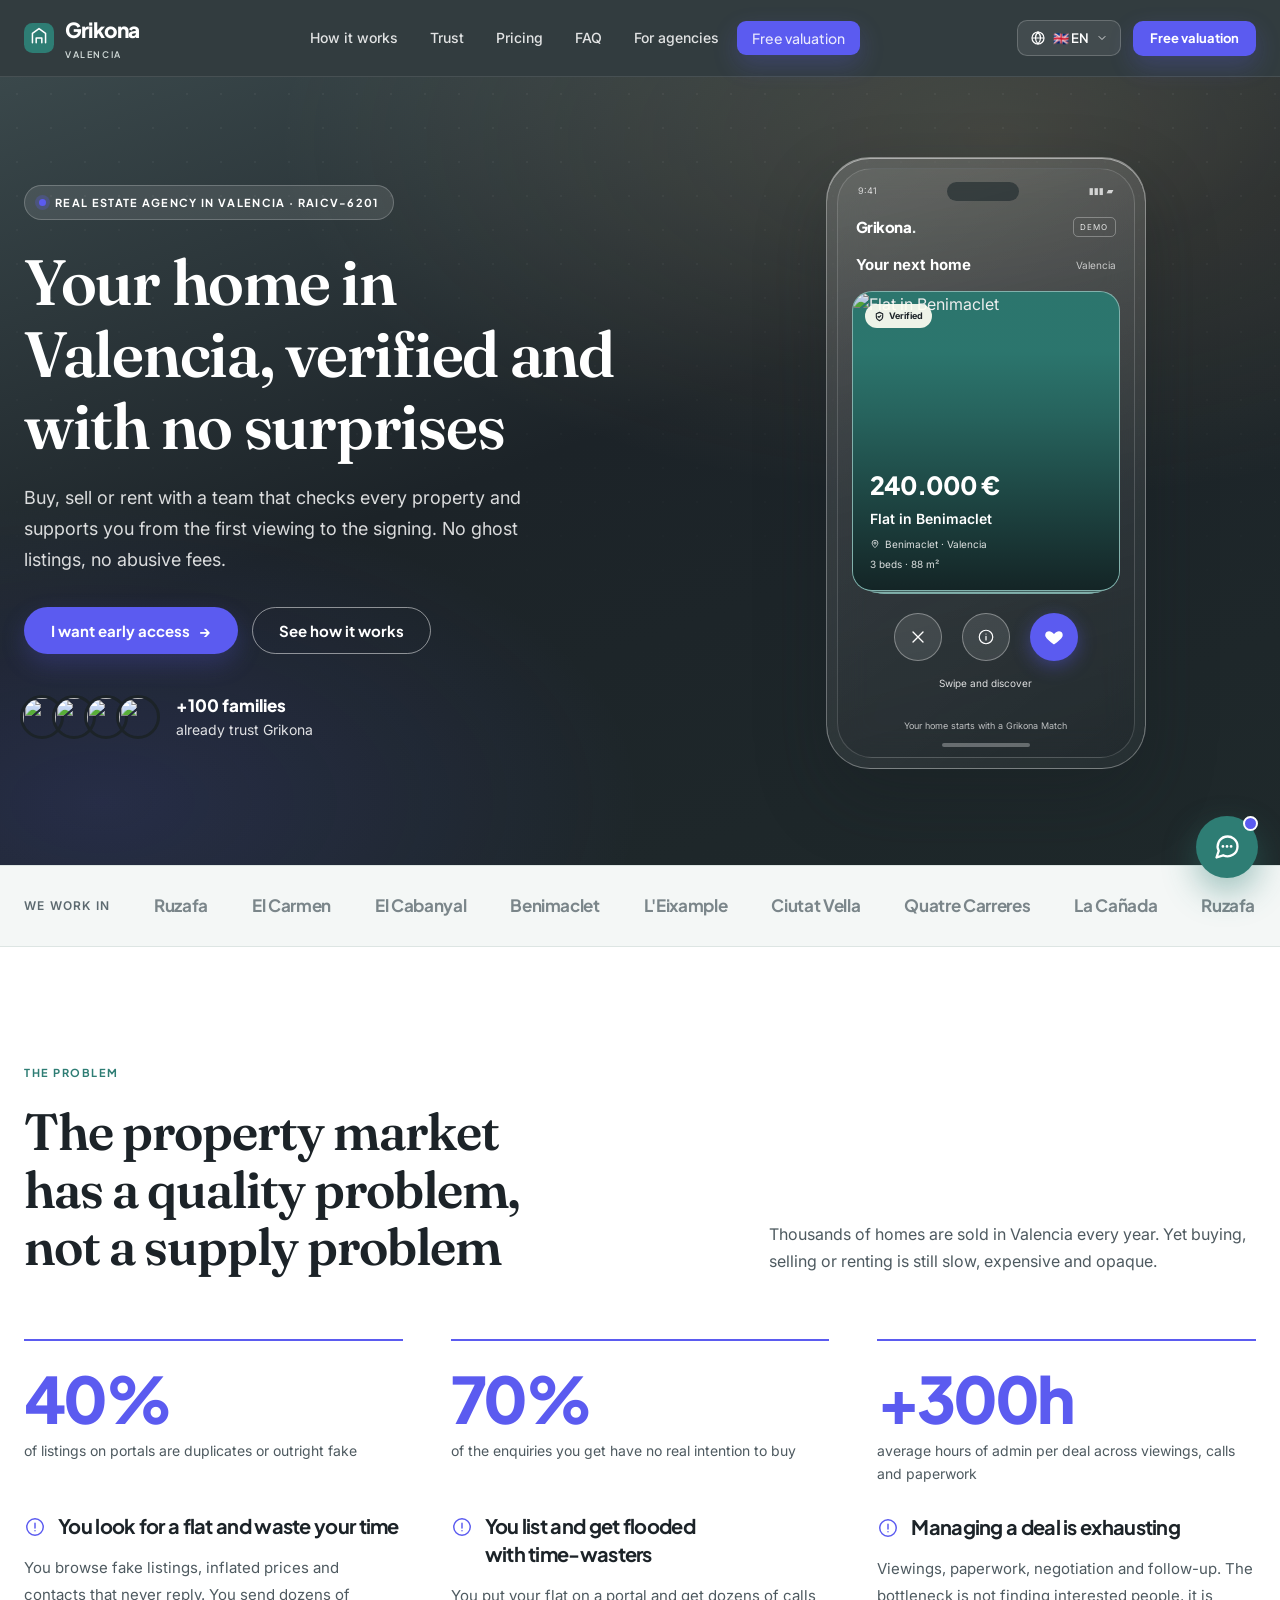
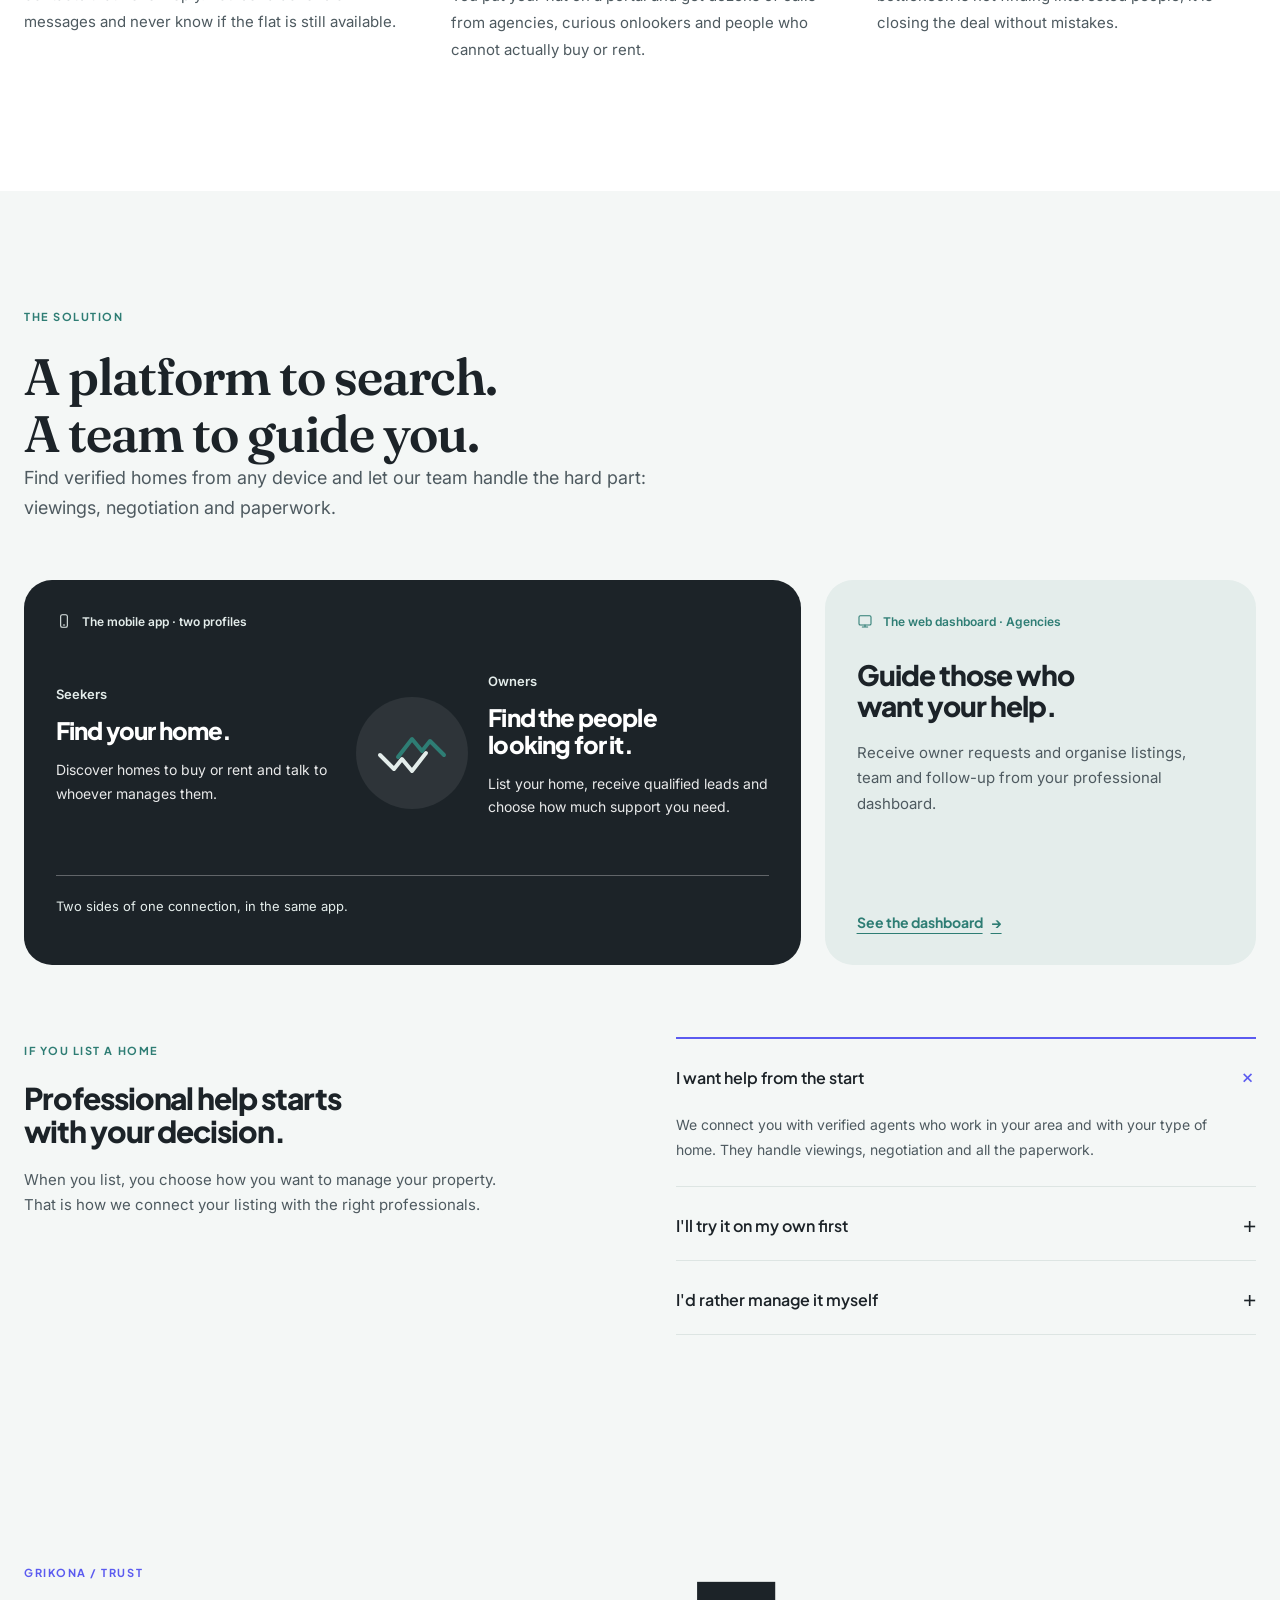
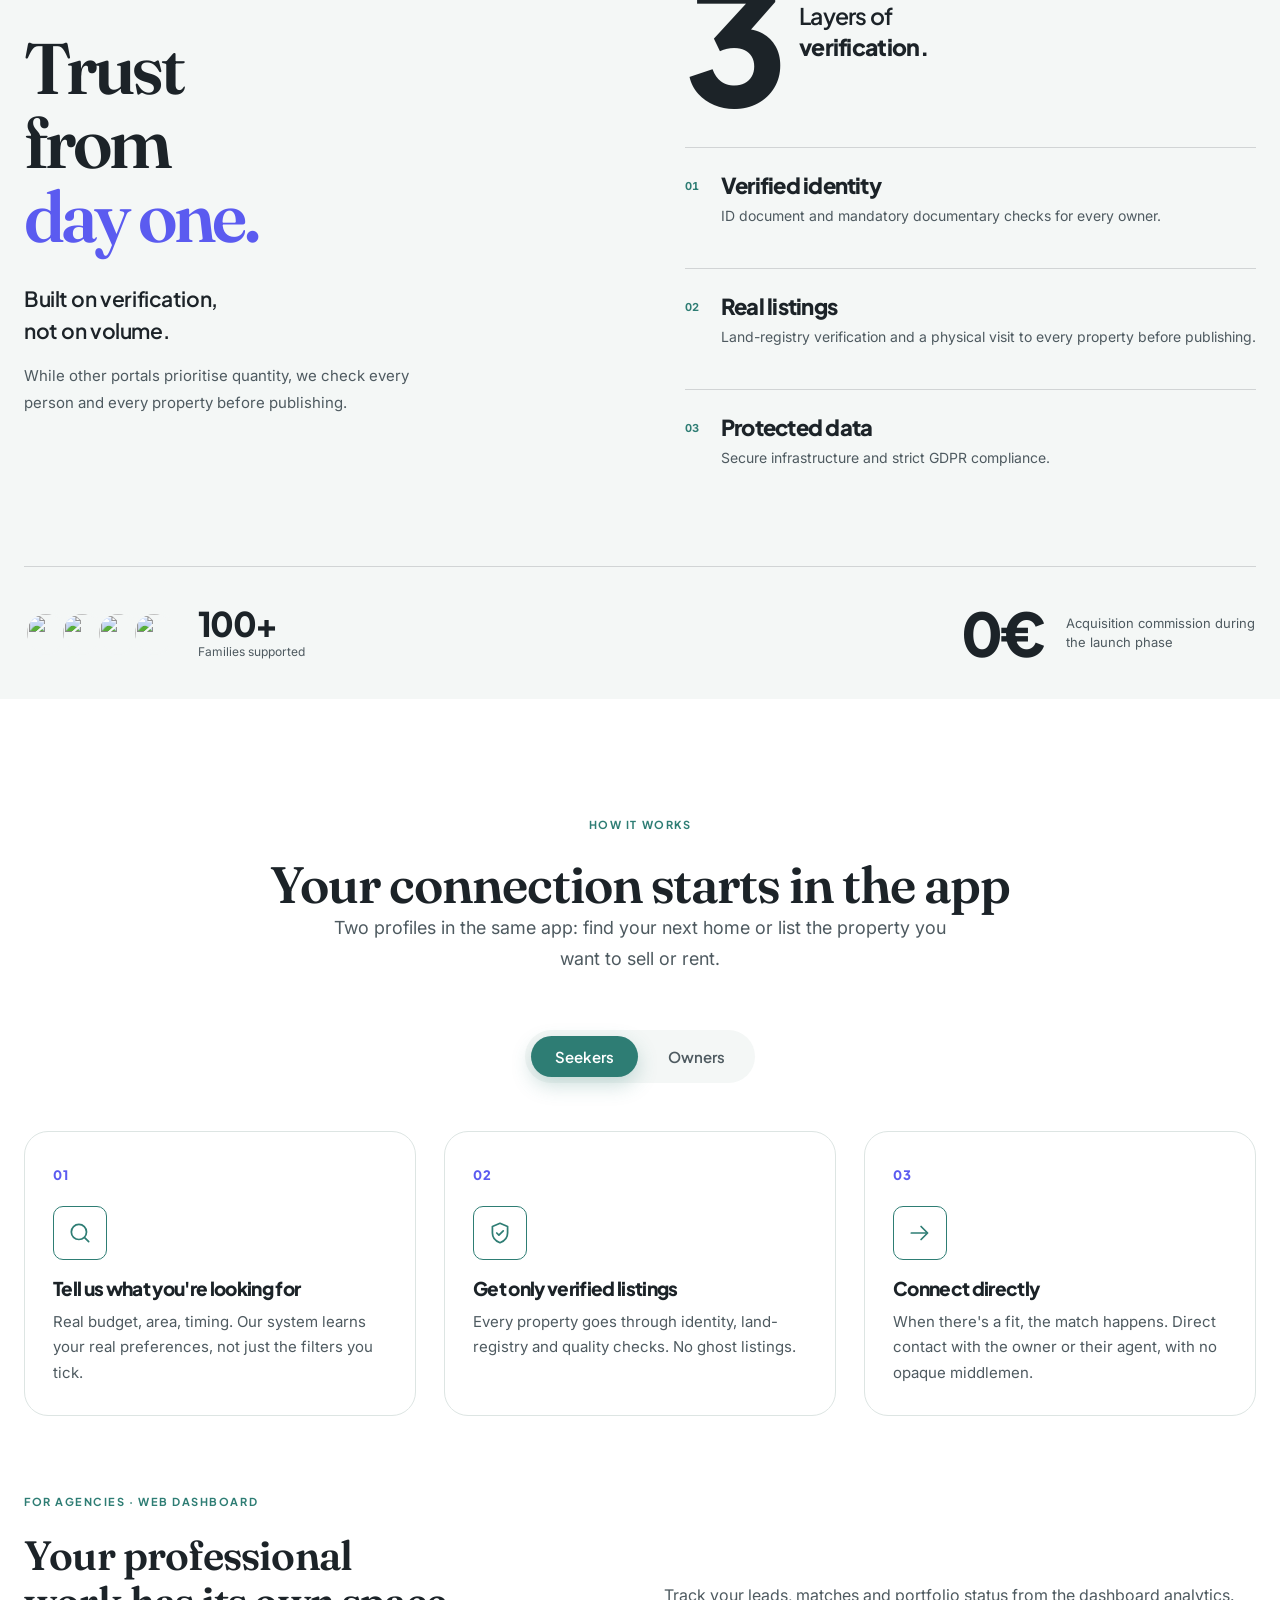
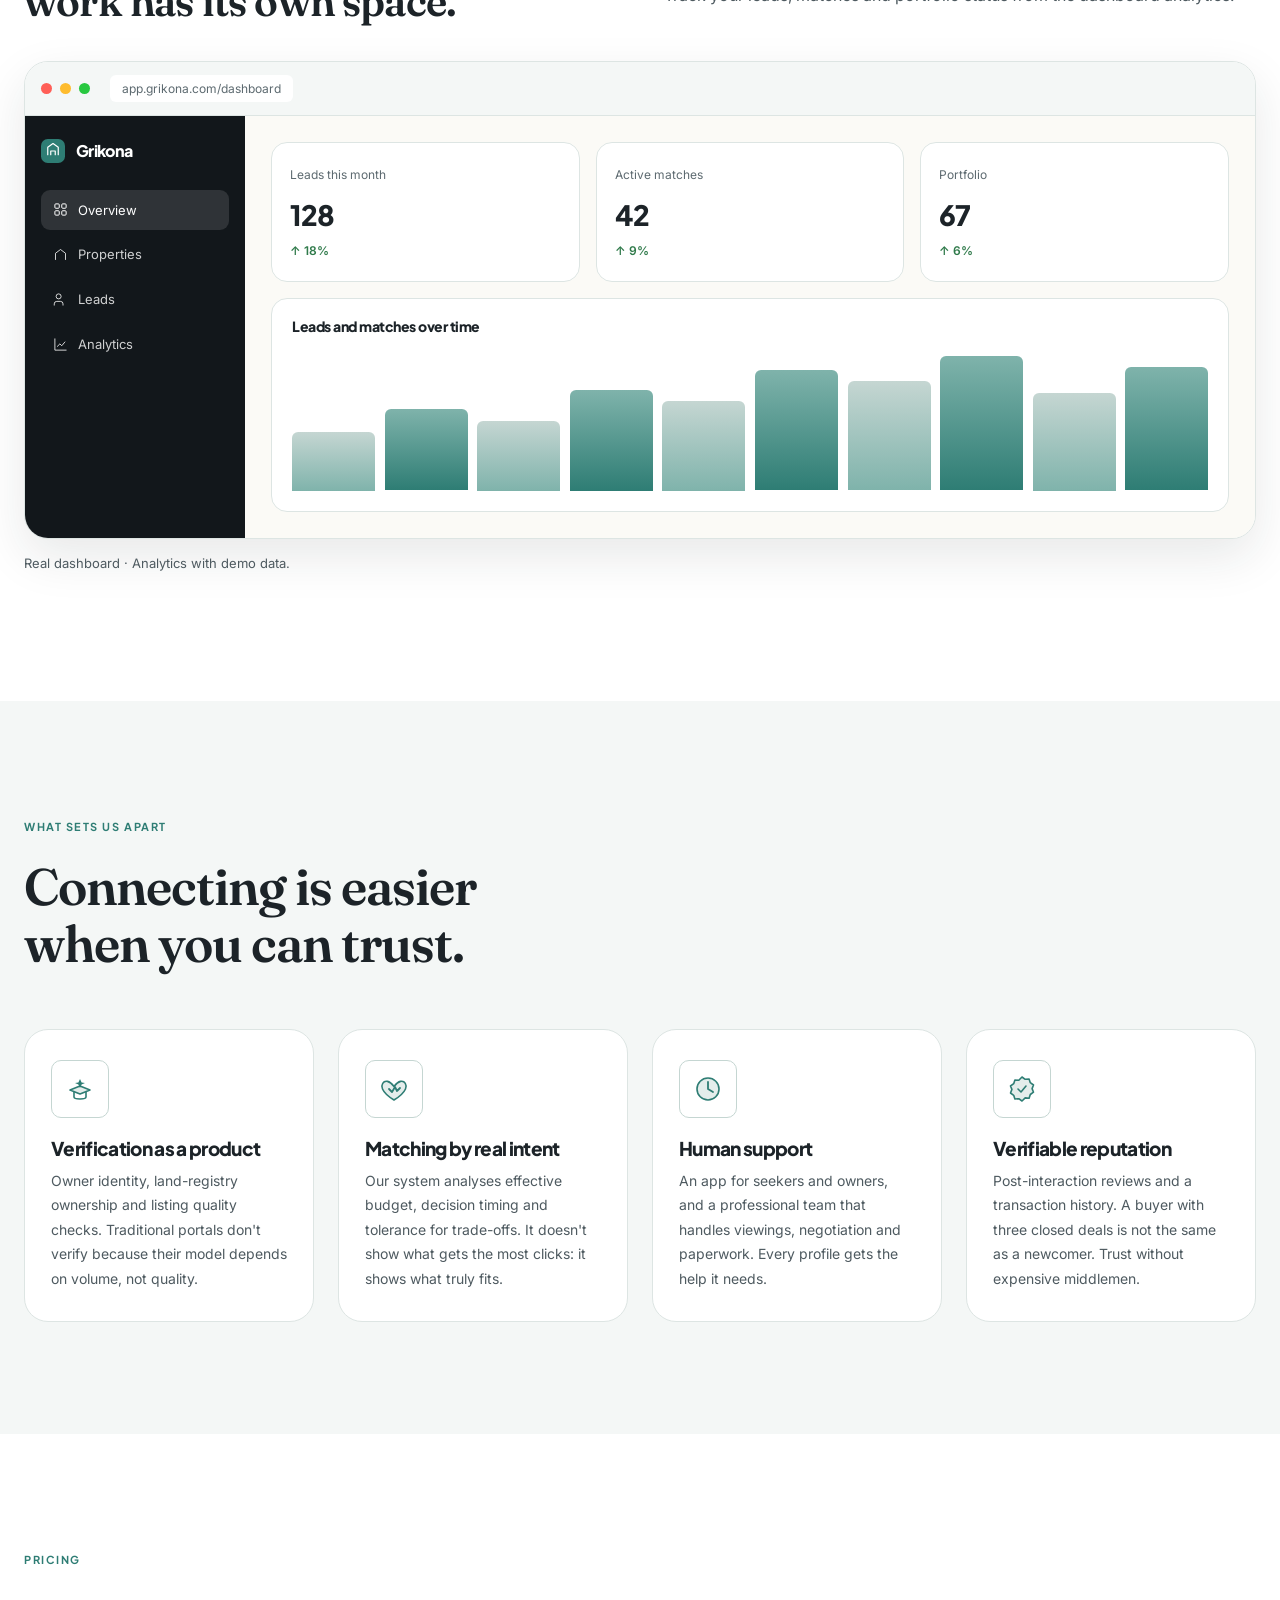
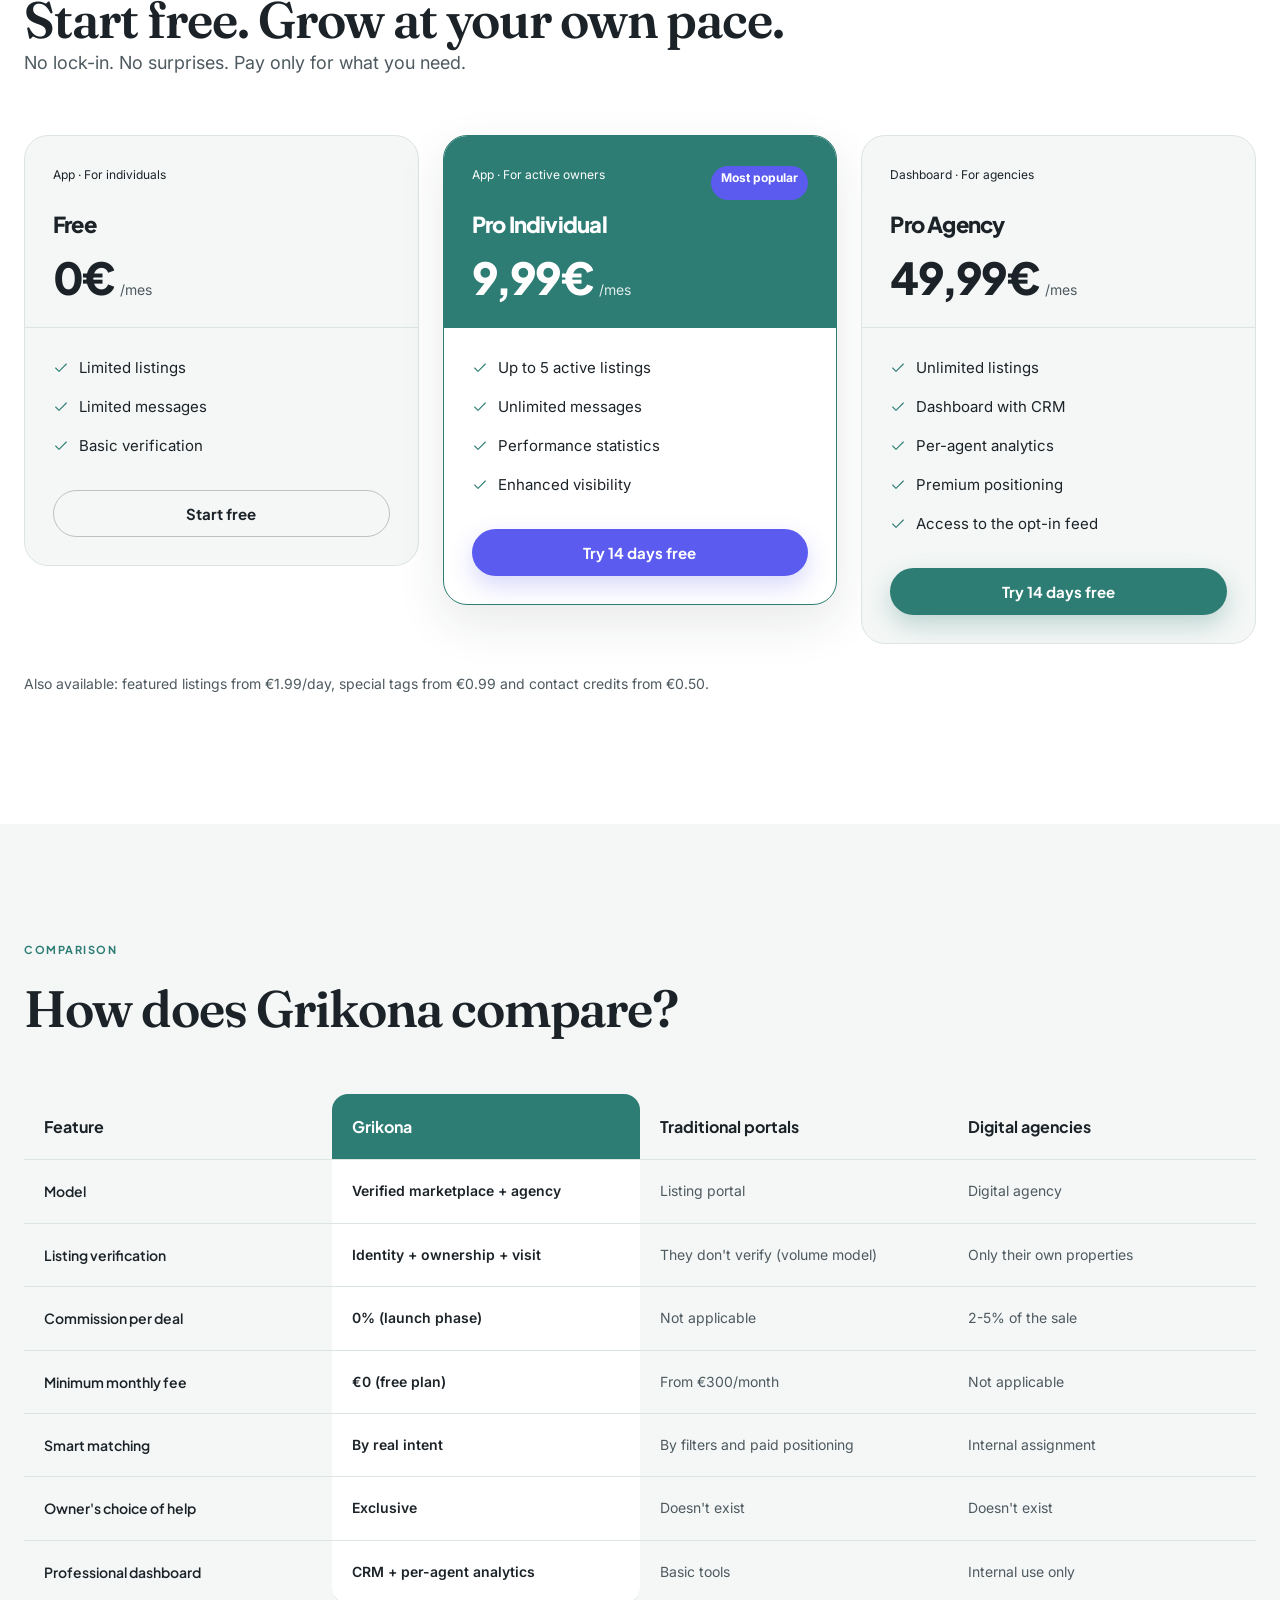
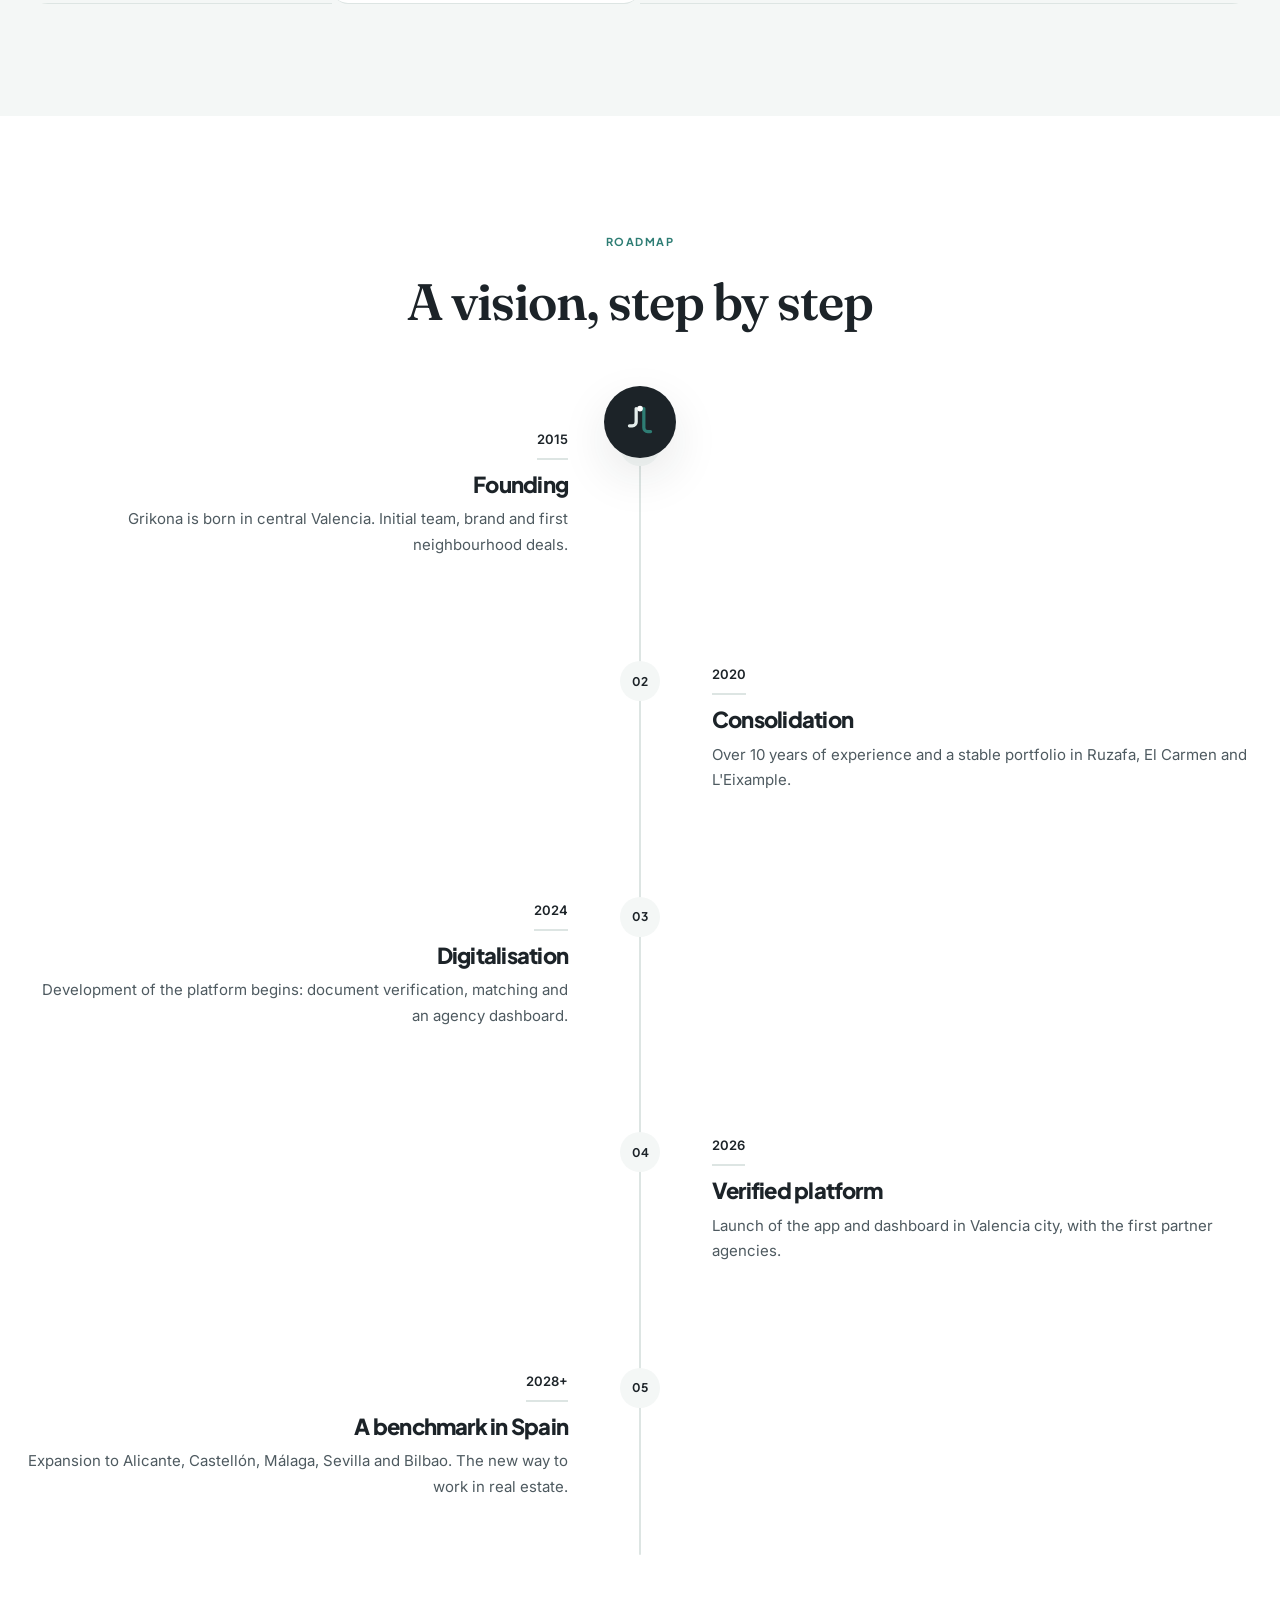
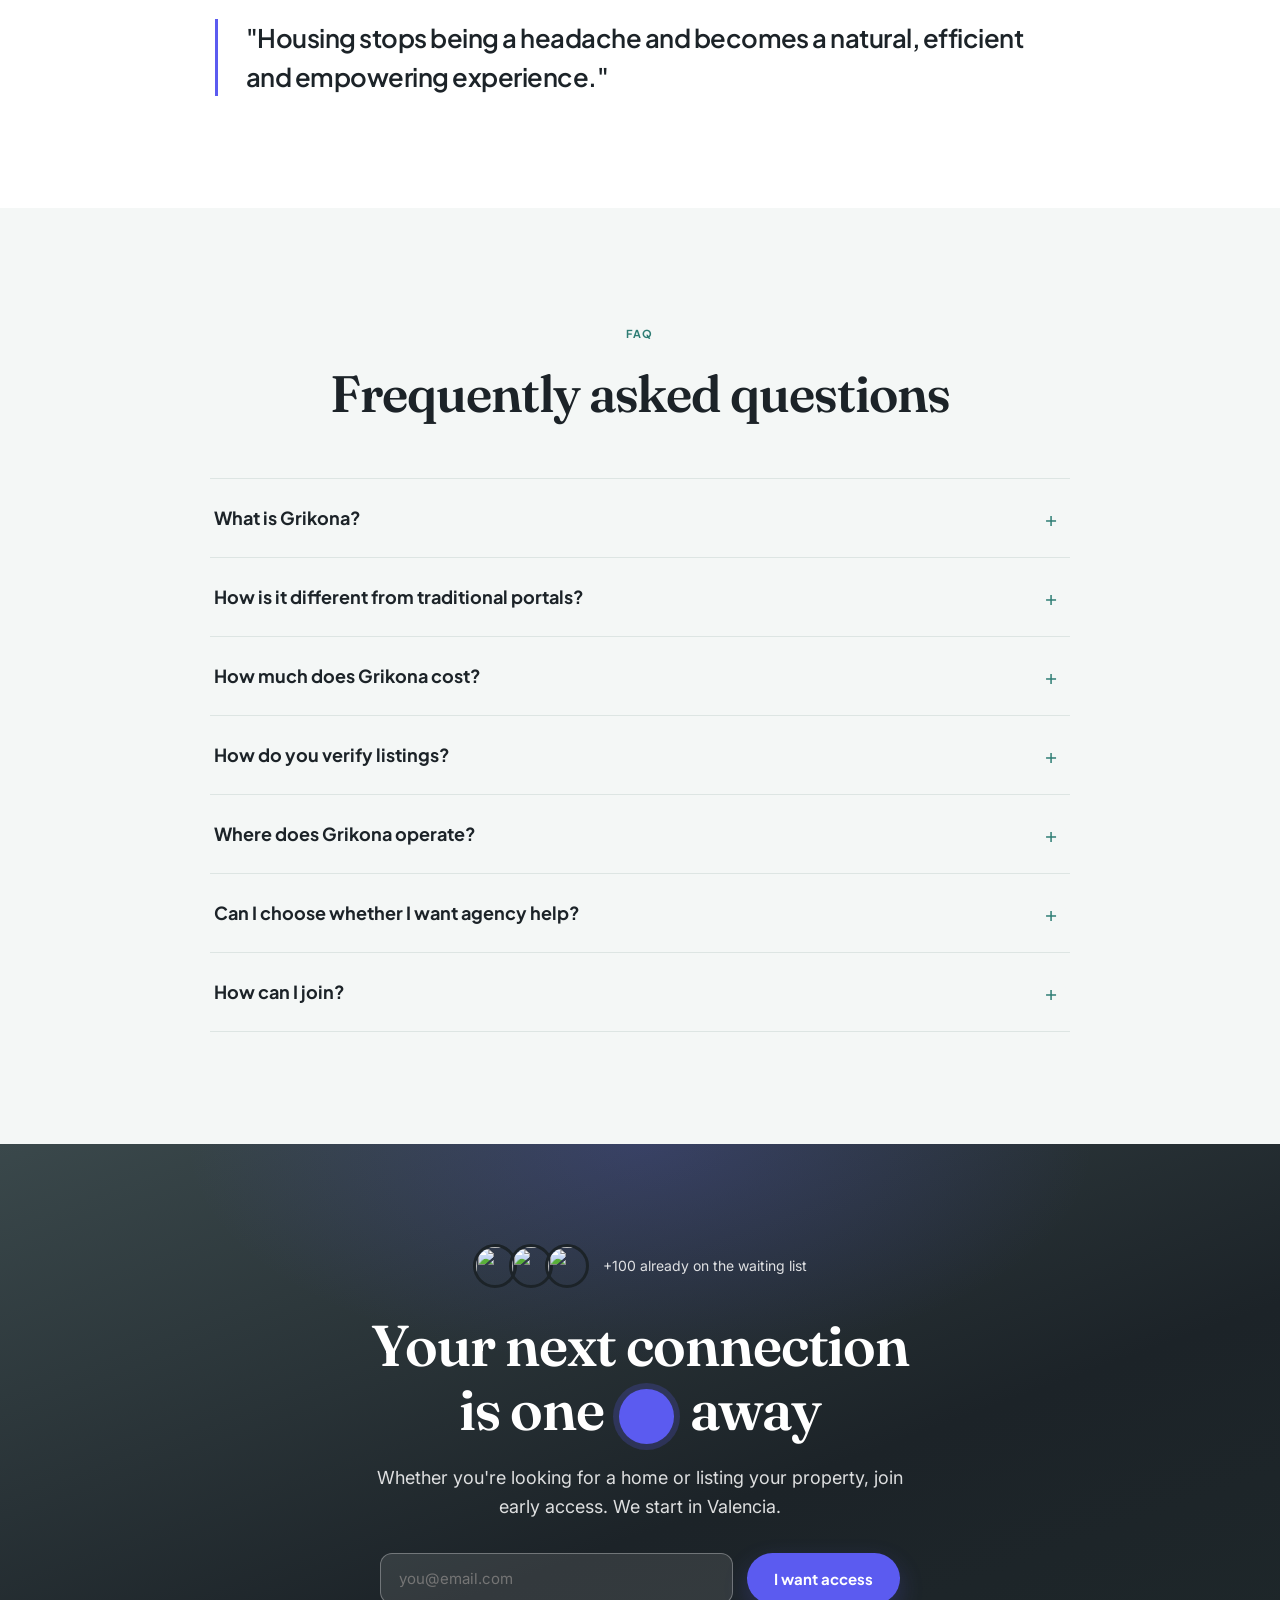
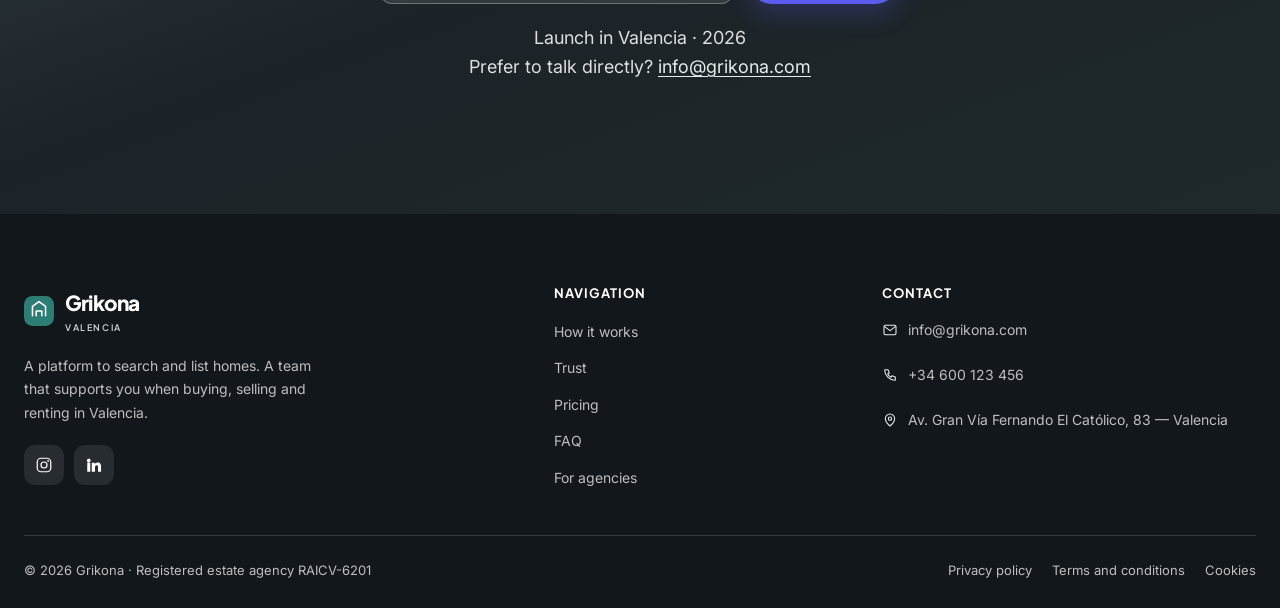
==== commit 7256c5f2: "Заголовки шрифтом Fraunces, кнопки-пилюли, индикатор прокрутки Co-Authored-By: Claude Opus 5.5 <nore" ====
--- a/index.html
+++ b/index.html
@@ -9,11 +9,12 @@
   <meta name="keywords" content="inmobiliaria Valencia, pisos Valencia, comprar casa Valencia, alquiler Valencia, propiedades verificadas">
   <link rel="preconnect" href="https://fonts.googleapis.com">
   <link rel="preconnect" href="https://fonts.gstatic.com" crossorigin>
-  <link href="https://fonts.googleapis.com/css2?family=Plus+Jakarta+Sans:wght@400;500;600;700;800&amp;family=Inter:wght@400;500;600&amp;display=swap" rel="stylesheet">
+  <link href="https://fonts.googleapis.com/css2?family=Fraunces:opsz,wght@9..144,500;9..144,600&amp;family=Plus+Jakarta+Sans:wght@400;500;600;700;800&amp;family=Inter:wght@400;500;600&amp;display=swap" rel="stylesheet">
   <link rel="stylesheet" href="css/styles.css">
   <link rel="icon" type="image/svg+xml" href="img/favicon.svg">
 </head>
 <body>
+<div class="scroll-progress" aria-hidden="true"></div>
 
 <!-- ===================== HEADER ===================== -->
 <header class="site-header" id="siteHeader">
--- a/css/styles.css
+++ b/css/styles.css
@@ -65,6 +65,7 @@
   text-wrap: balance;
 }
 h1 { font-size: clamp(2.4rem, 5.4vw, 4rem); }
+h1, h2 { font-family: "Fraunces", Georgia, serif; font-weight: 600; letter-spacing: -.02em; font-optical-sizing: auto; }
 h2 { font-size: clamp(2rem, 4vw, 3.25rem); }
 h3 { font-size: 1.35rem; }
 p  { margin: 0 0 1rem; }
@@ -107,7 +108,7 @@
   font-weight: 700;
   font-size: 15px;
   padding: 15px 26px;
-  border-radius: 12px;
+  border-radius: 999px;
   border: 1.5px solid transparent;
   cursor: pointer;
   transition: background-color .22s ease, color .22s ease, border-color .22s ease, transform .22s ease, box-shadow .22s ease;
@@ -778,3 +779,7 @@
   }
   .reveal { opacity: 1; transform: none; }
 }
+
+/* Индикатор прокрутки страницы */
+.scroll-progress { position: fixed; top: 0; left: 0; height: 3px; width: 100%; z-index: 9999; pointer-events: none;
+  background: linear-gradient(90deg, var(--primary), var(--secondary)); transform-origin: 0 50%; transform: scaleX(var(--scroll, 0)); }
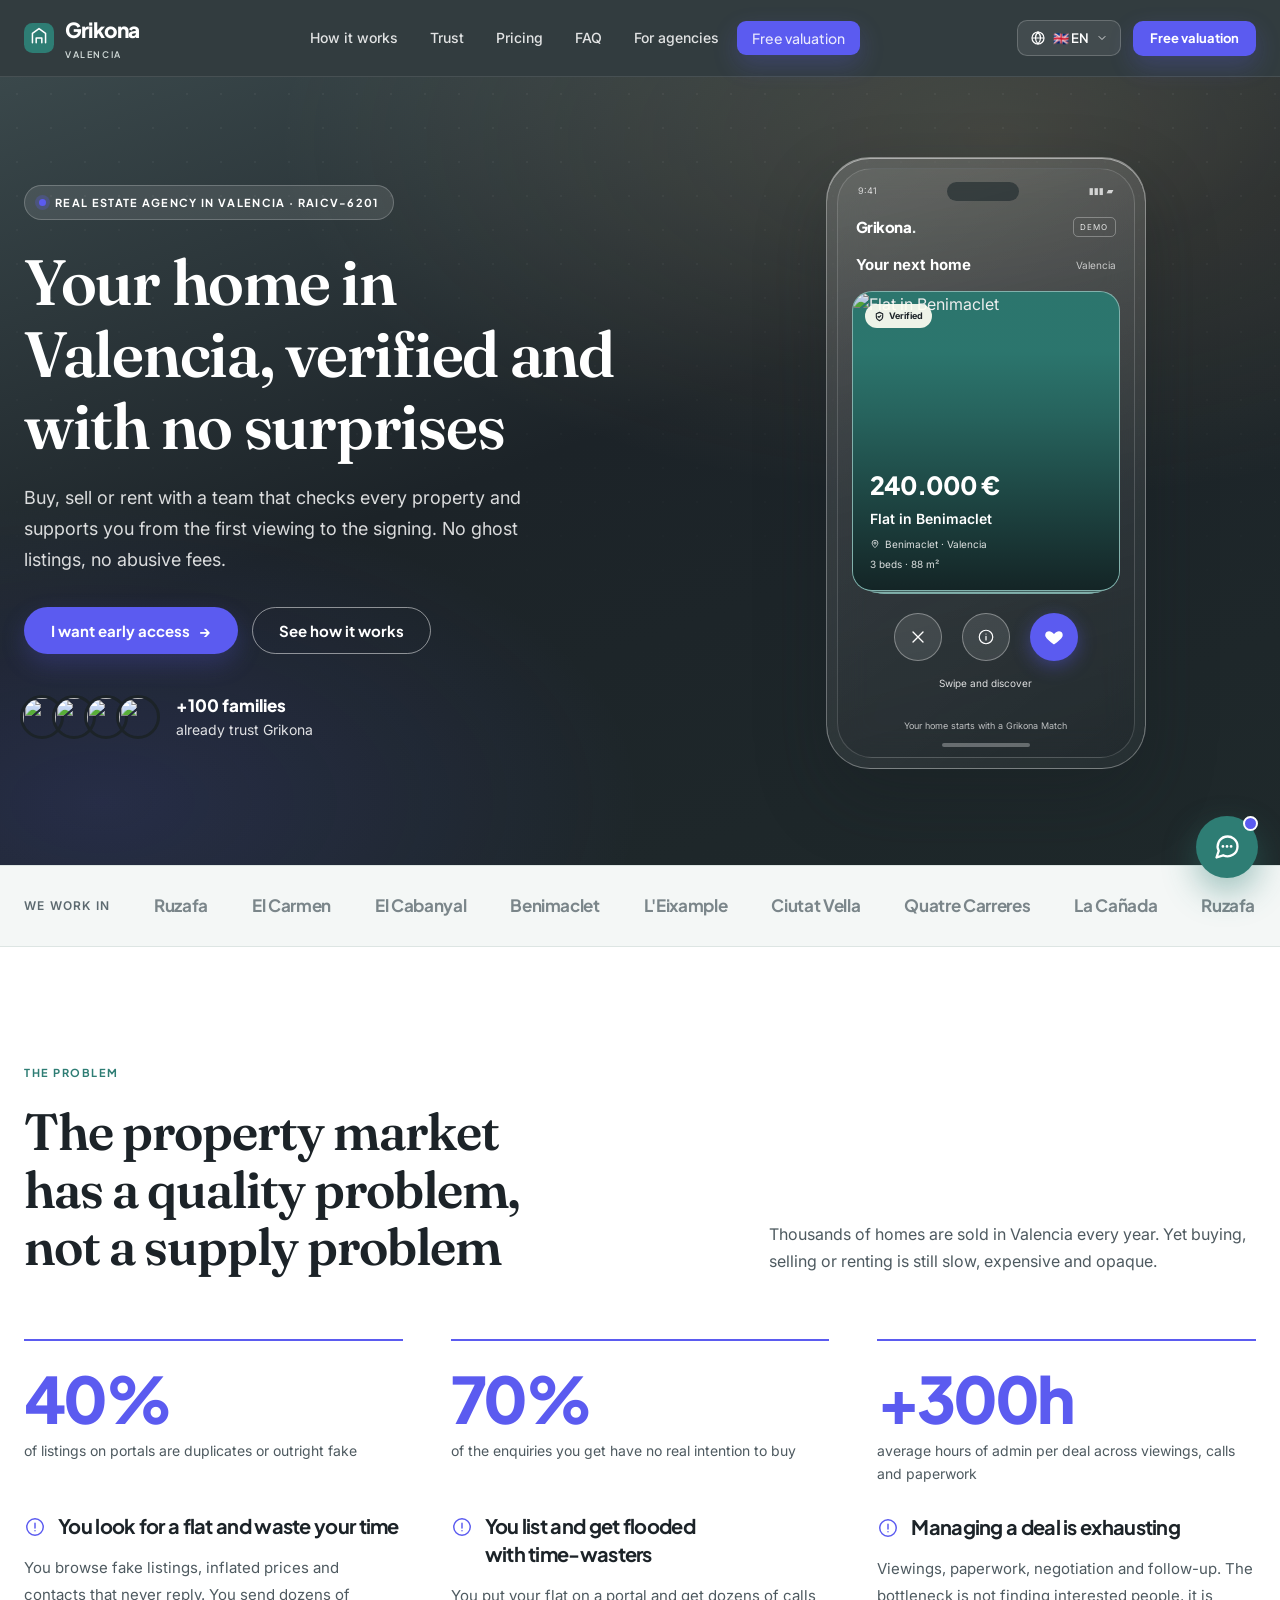
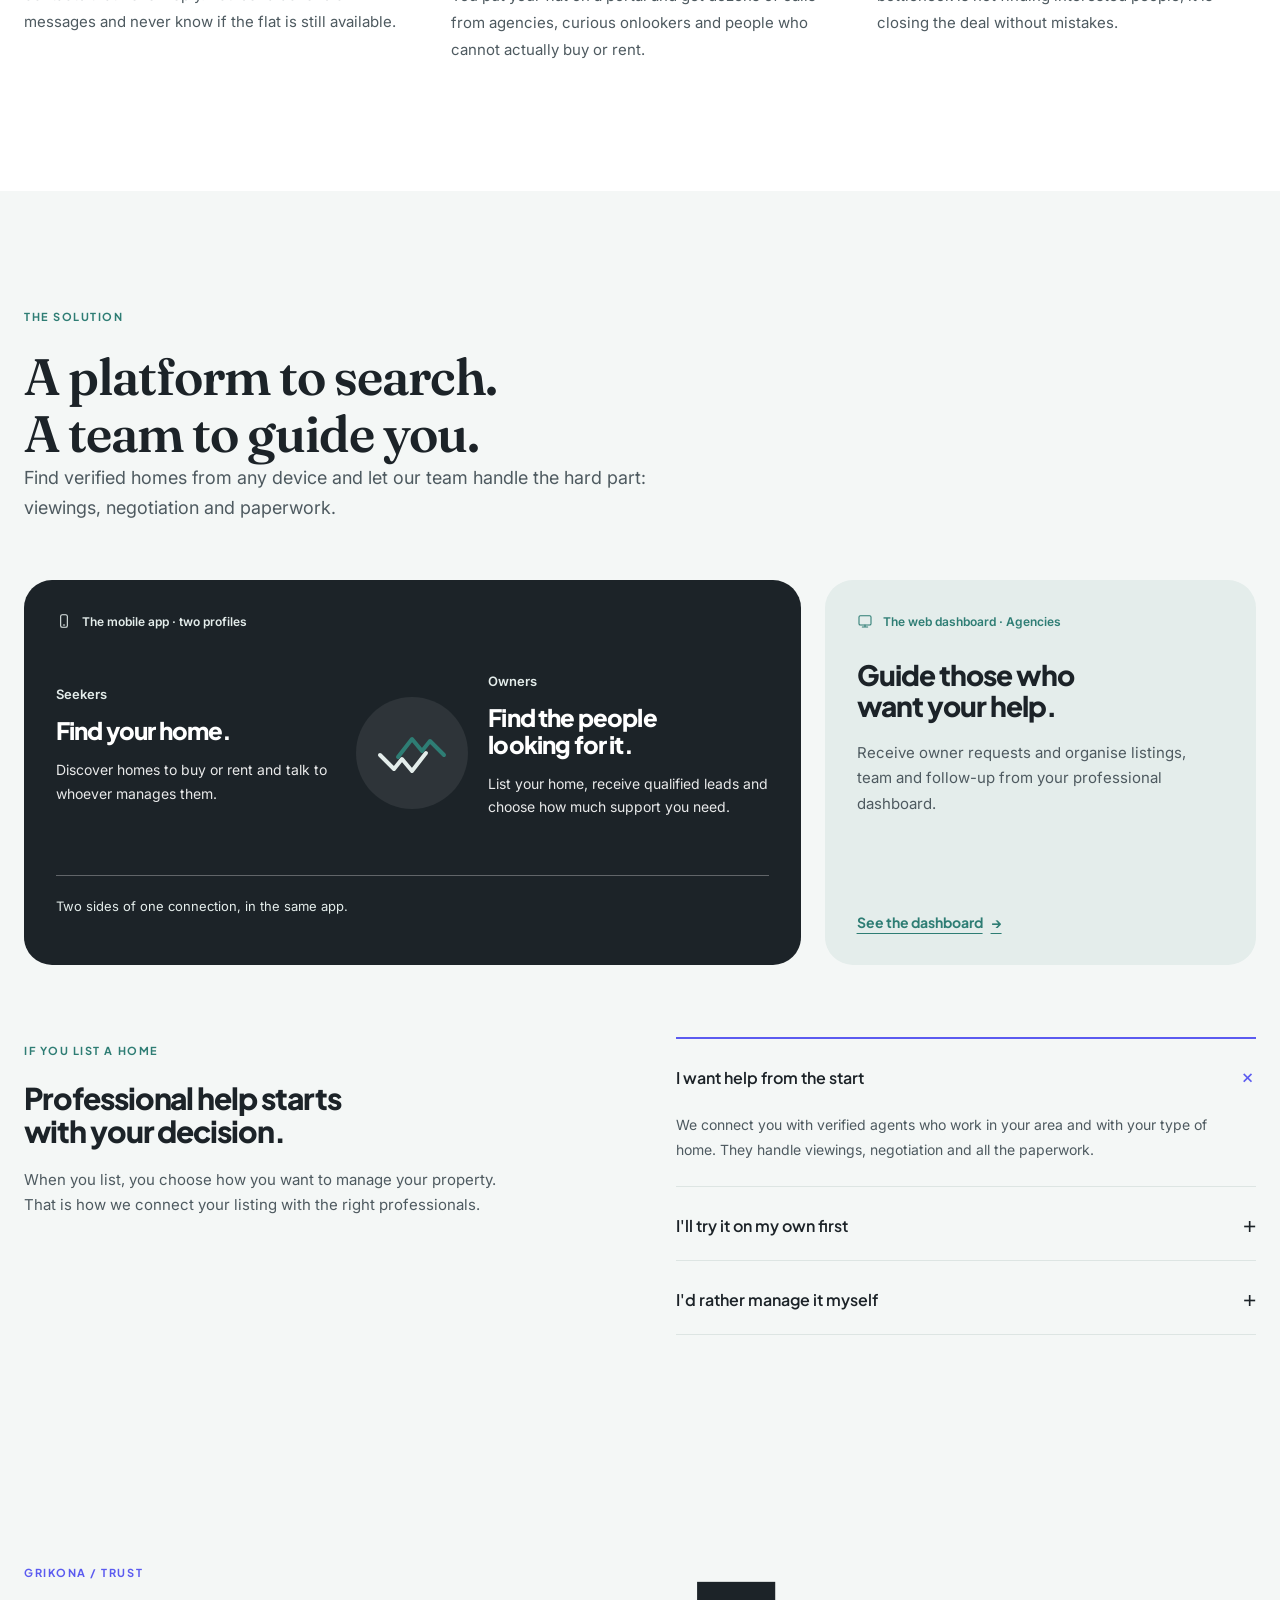
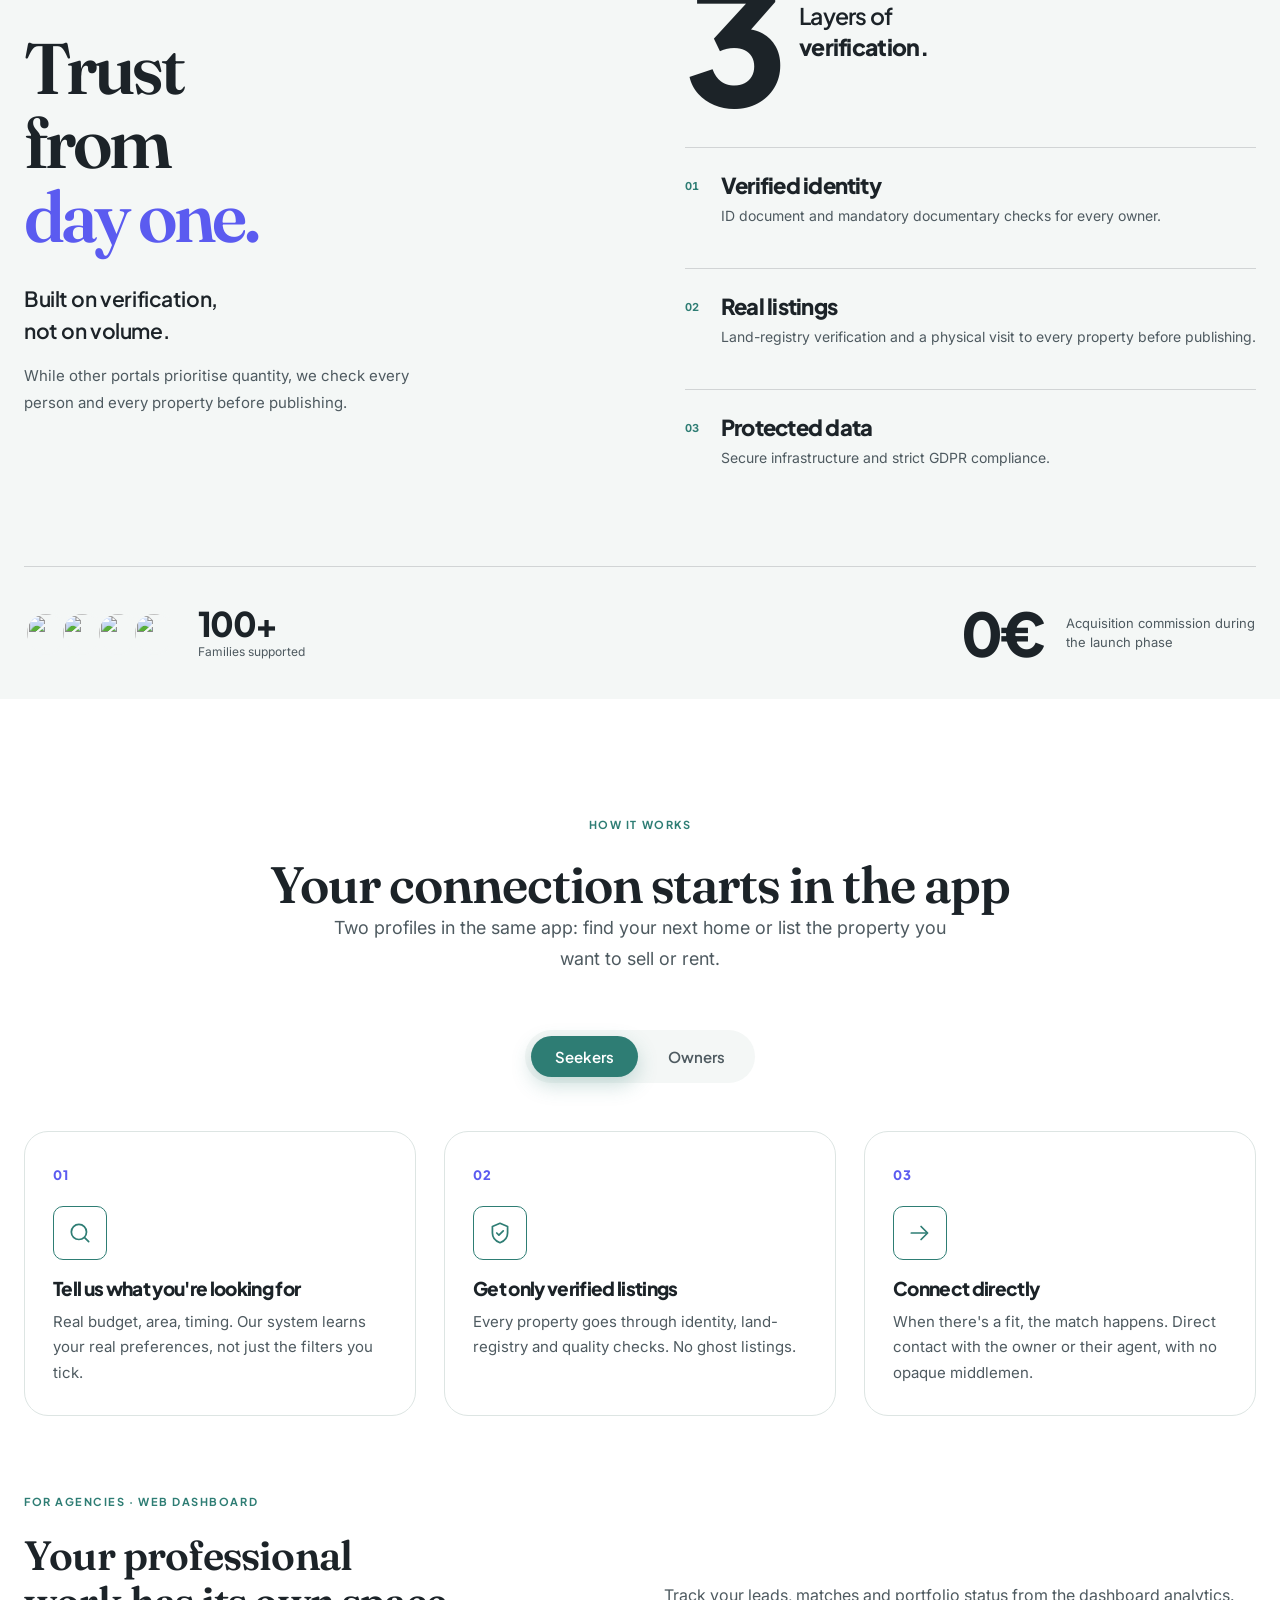
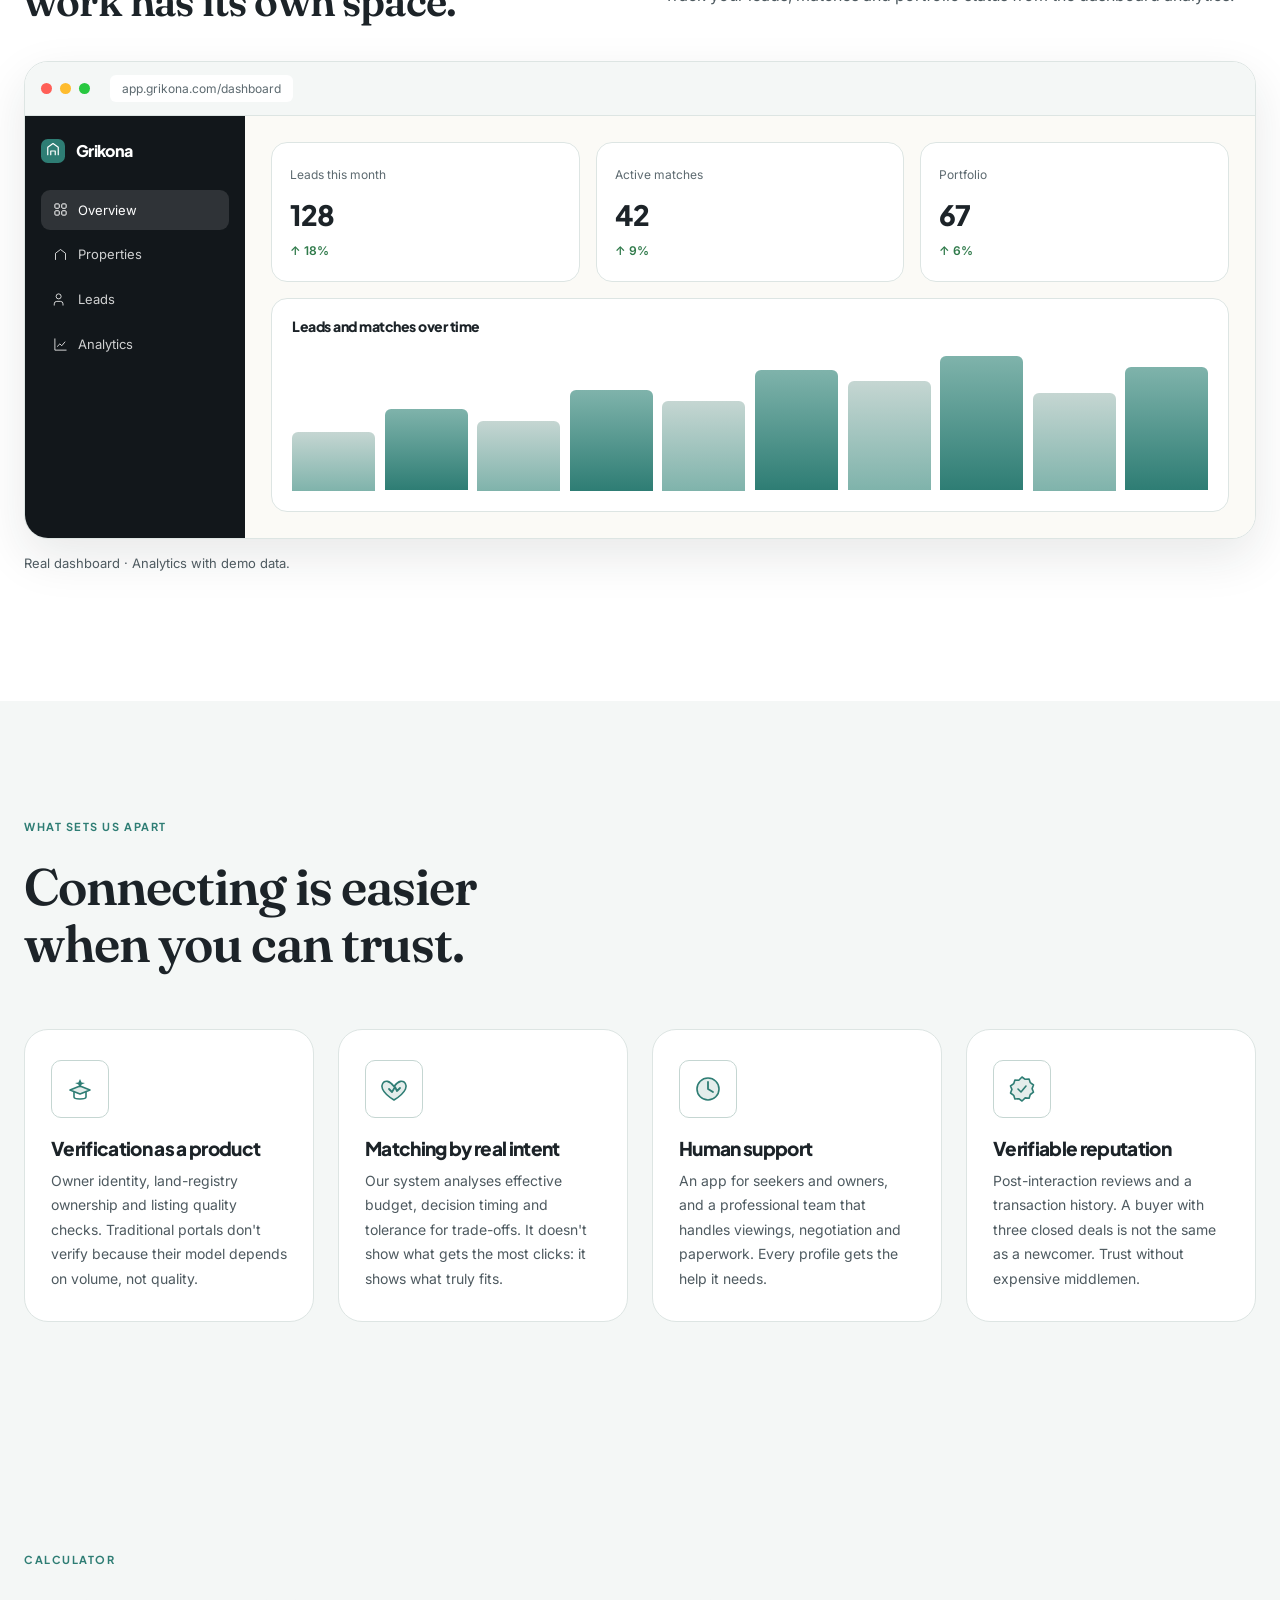
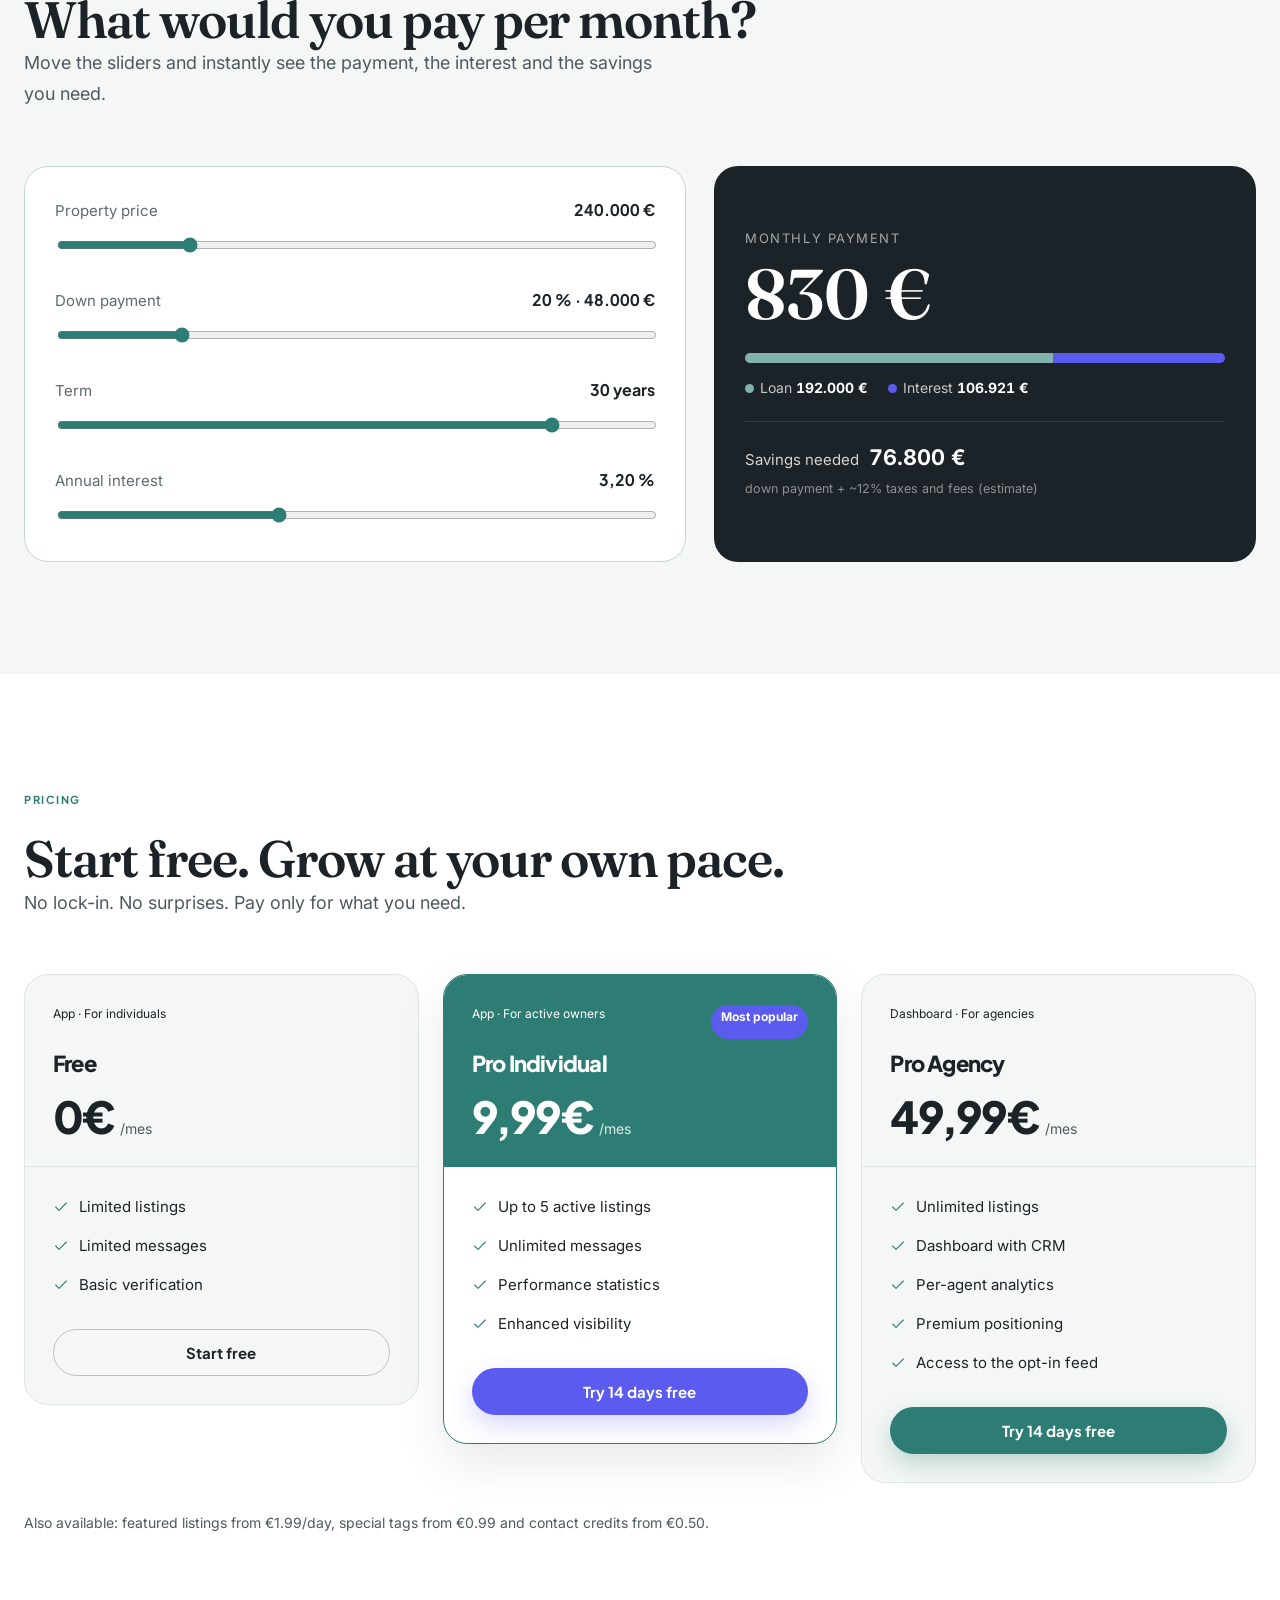
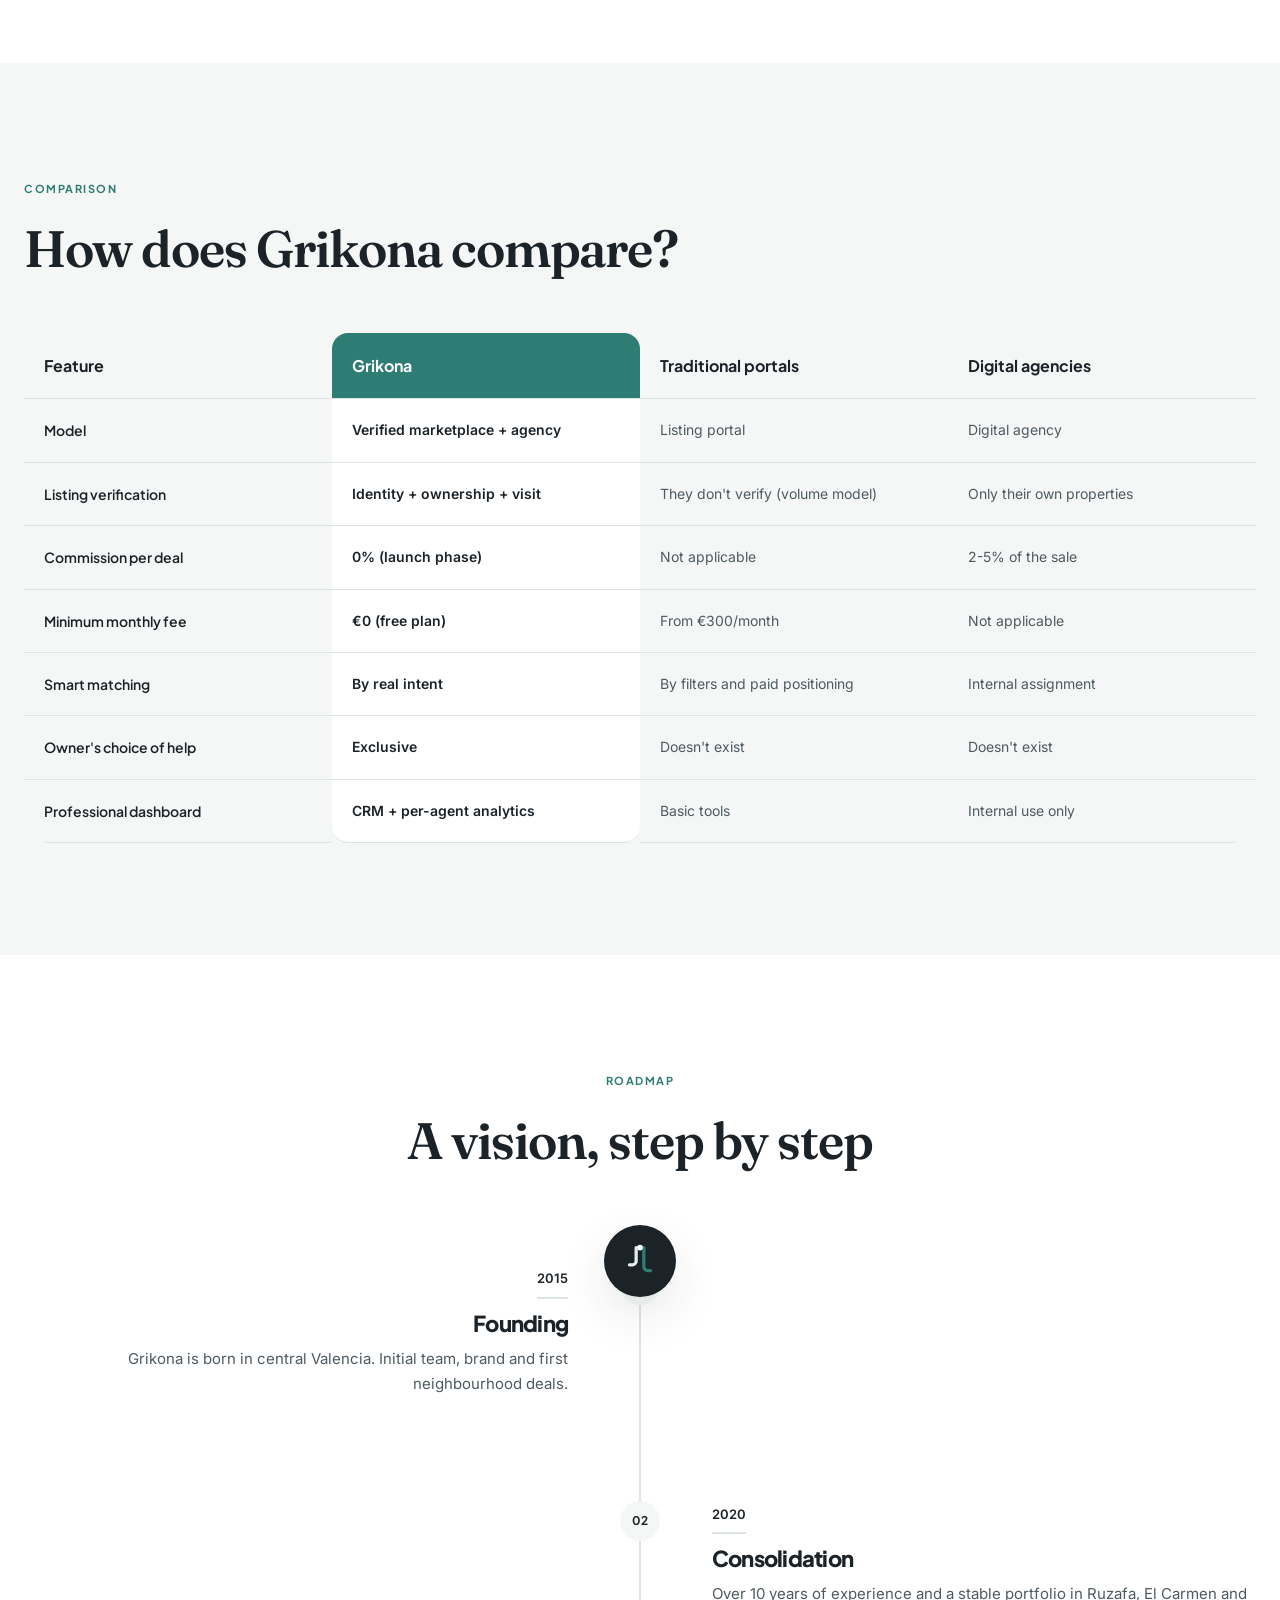
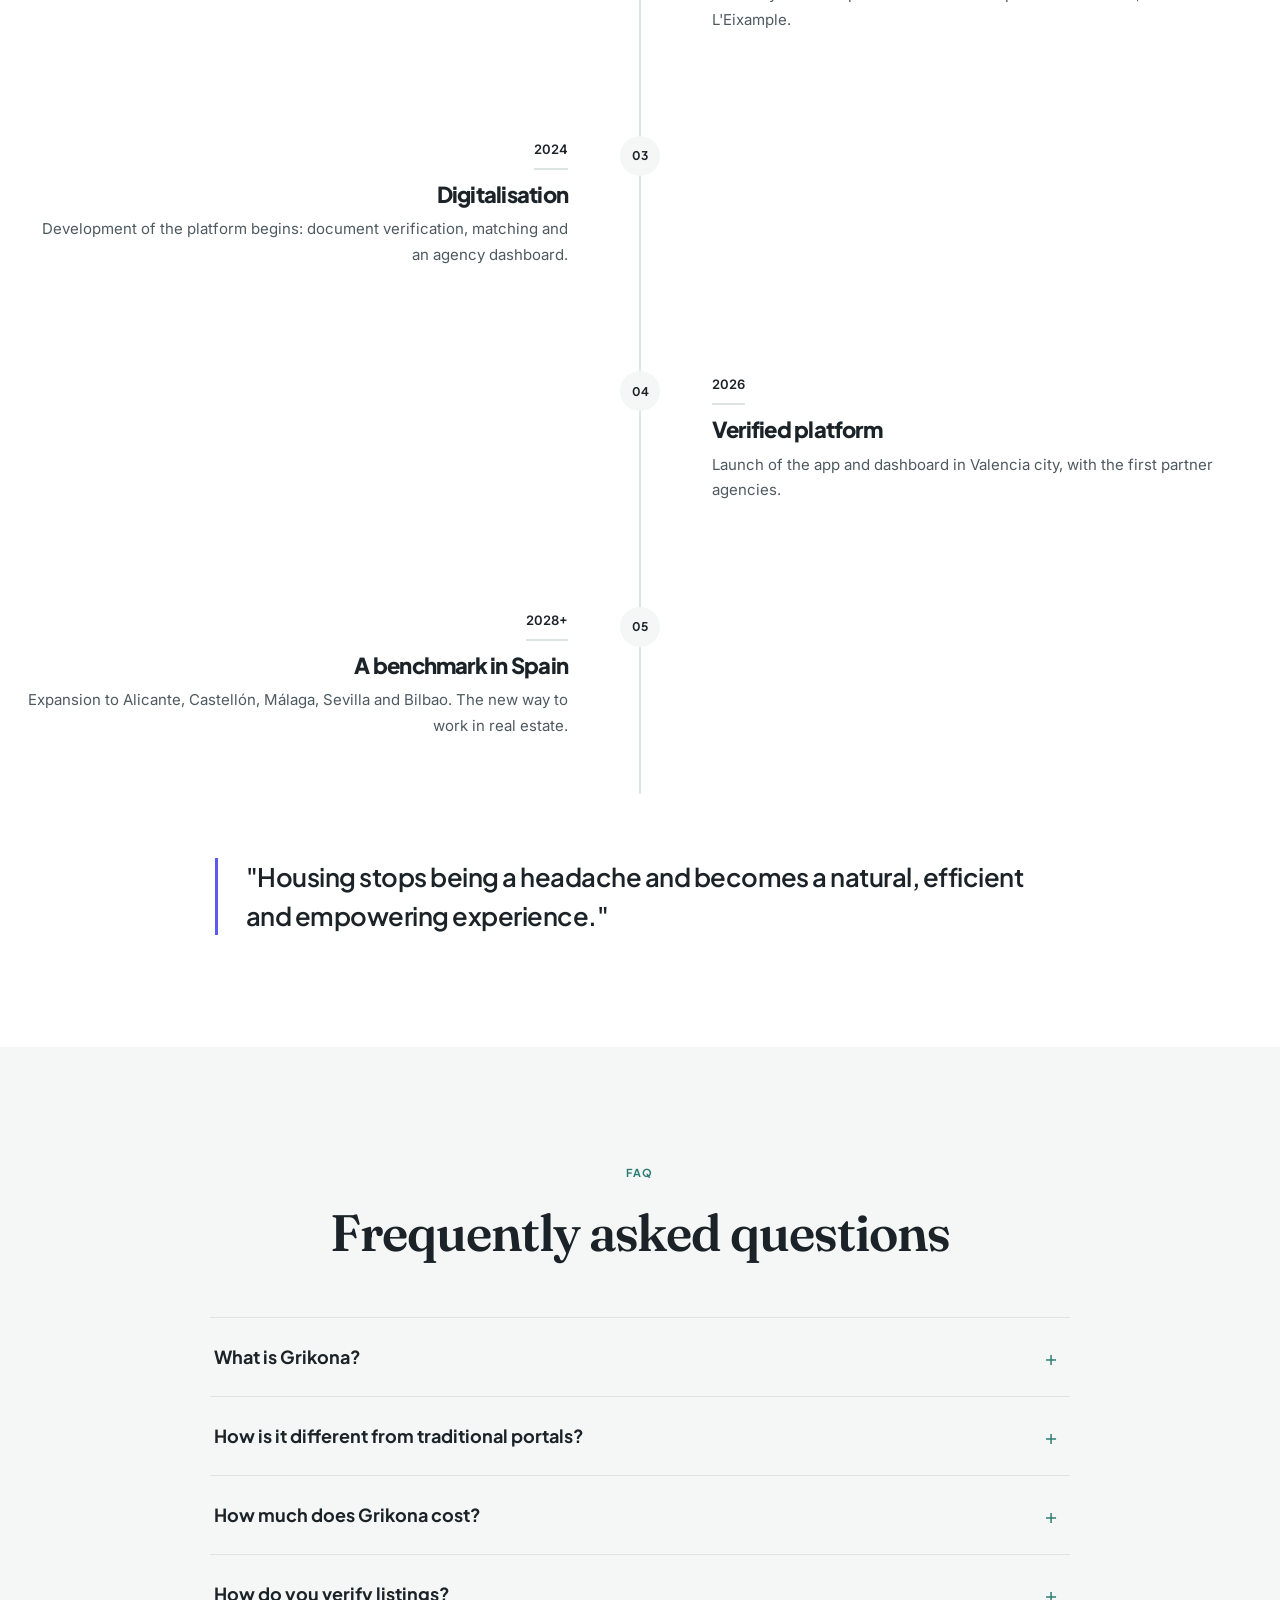
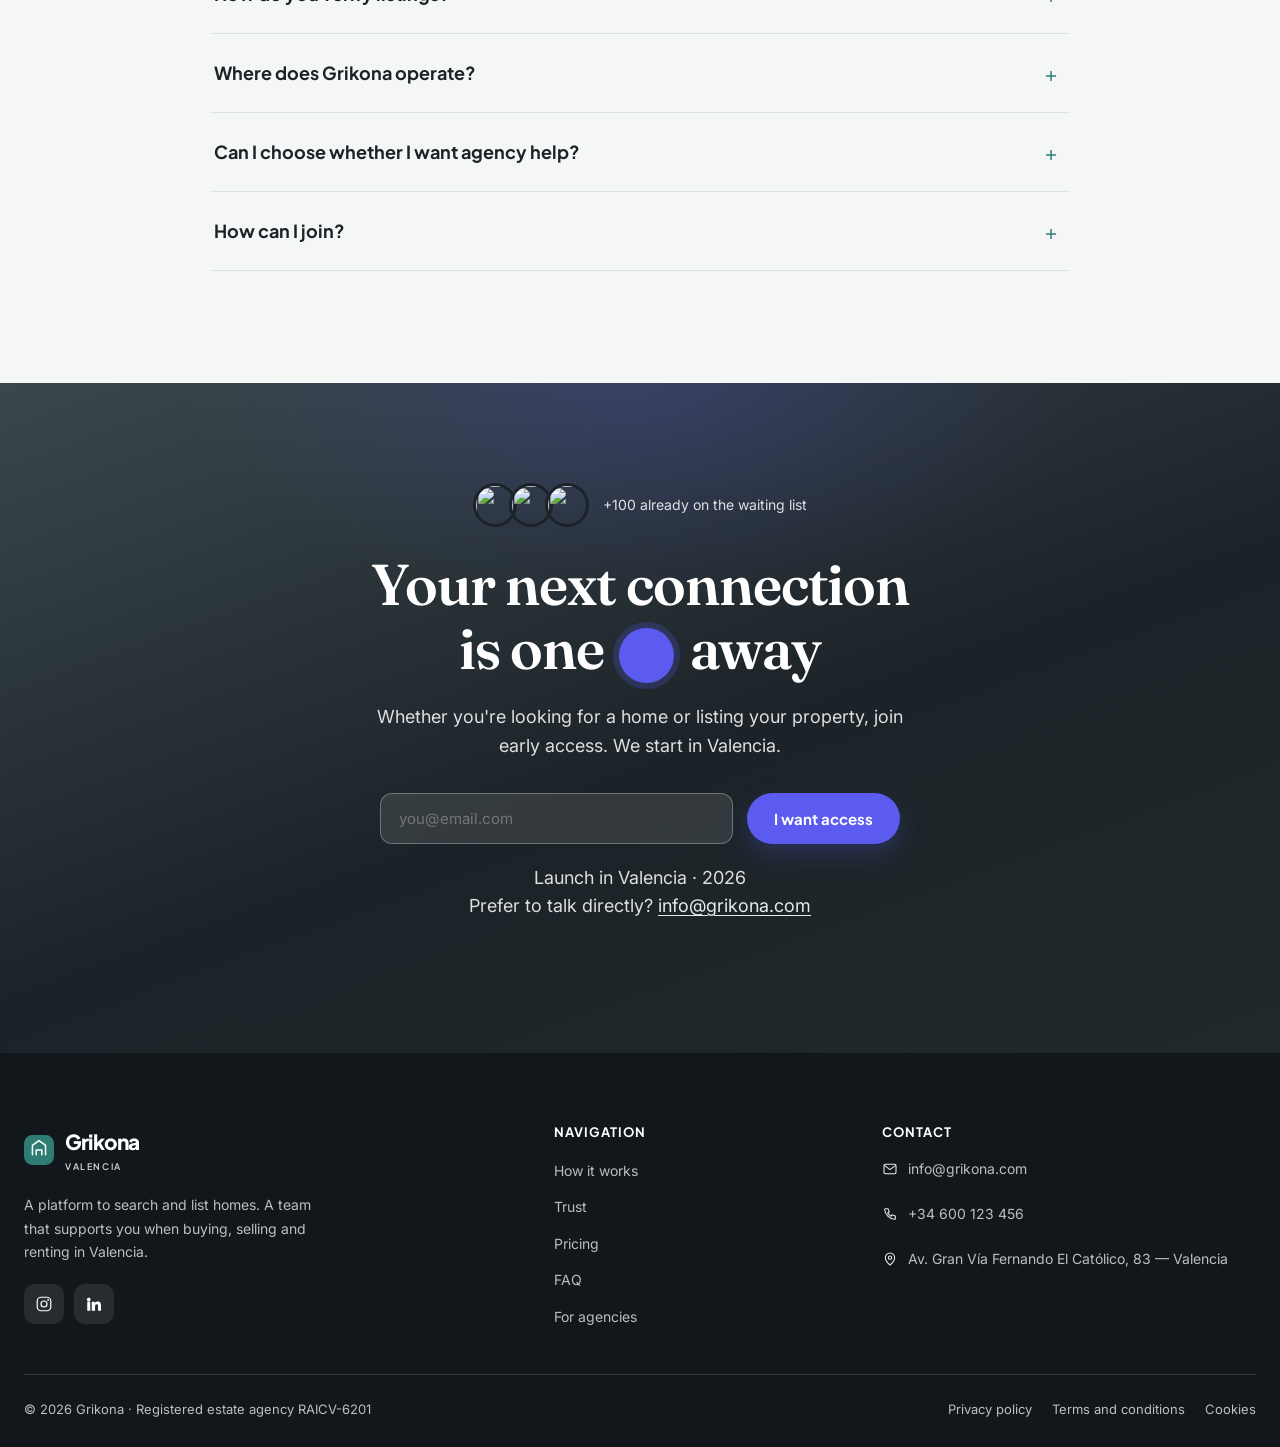
==== commit 1813e39d: "«Валенсия сейчас» (погода, море, закат через Worker с кэшем) и интерактивный калькулятор ипотеки Co-" ====
--- a/index.html
+++ b/index.html
@@ -70,6 +70,18 @@
         <div class="hero__actions">
           <a href="#contacto" class="btn btn-secondary"><span data-i18n="hero.cta1">Quiero acceso anticipado</span> <span class="arrow">→</span></a>
           <a href="#solucion" class="btn btn-outline-light" data-i18n="hero.cta2">Ver cómo funciona</a>
+        </div>
+        <div class="geo-card" id="geoCard" hidden>
+          <span class="geo-card__icon" aria-hidden="true"><svg width="18" height="18" viewBox="0 0 24 24" fill="none" stroke="currentColor" stroke-width="1.6" stroke-linecap="round" stroke-linejoin="round"><path d="M12 21s-7-6.2-7-11.5A7 7 0 0 1 19 9.5C19 14.8 12 21 12 21z"/><circle cx="12" cy="9.5" r="2.5"/></svg></span>
+          <span class="geo-card__text" id="geoText"></span>
+        </div>
+        <div class="vlc-live" id="vlcLive" hidden>
+          <span class="vlc-live__dot" aria-hidden="true"></span>
+          <span class="vlc-live__label" data-vlc="now">Valencia ahora</span>
+          <span class="vlc-live__item" id="vlcTime"></span>
+          <span class="vlc-live__item" id="vlcWx"></span>
+          <span class="vlc-live__item" id="vlcSea"></span>
+          <span class="vlc-live__item" id="vlcSun"></span>
         </div>
         <div class="hero__social">
           <div class="hero__avatars">
@@ -444,6 +456,35 @@
 </section>
 
 <!-- ===================== PRICING ===================== -->
+<section class="section section--gray calc" id="calculadora">
+  <div class="container">
+    <div class="section-head reveal">
+      <span class="eyebrow" data-vlc="calcEyebrow">Calculadora</span>
+      <h2 data-vlc="calcH2">¿Cuánto pagarías al mes?</h2>
+      <p class="lead" data-vlc="calcLead">Mueve los controles y mira al instante la cuota, los intereses y el ahorro que necesitas.</p>
+    </div>
+    <div class="calc__grid reveal">
+      <div class="calc__controls">
+        <label class="calc__row"><span class="calc__name" data-vlc="price">Precio de la vivienda</span><output id="cPriceOut"></output>
+          <input type="range" id="cPrice" min="60000" max="900000" step="5000" value="240000"></label>
+        <label class="calc__row"><span class="calc__name" data-vlc="down">Entrada</span><output id="cDownOut"></output>
+          <input type="range" id="cDown" min="10" max="60" step="1" value="20"></label>
+        <label class="calc__row"><span class="calc__name" data-vlc="years">Plazo</span><output id="cYearsOut"></output>
+          <input type="range" id="cYears" min="5" max="35" step="1" value="30"></label>
+        <label class="calc__row"><span class="calc__name" data-vlc="rate">Interés anual</span><output id="cRateOut"></output>
+          <input type="range" id="cRate" min="1" max="7" step="0.05" value="3.2"></label>
+      </div>
+      <div class="calc__result">
+        <span class="calc__small" data-vlc="monthly">Cuota mensual</span>
+        <div class="calc__big"><span id="cMonthly">0</span> €</div>
+        <div class="calc__bar" aria-hidden="true"><span id="cBarP"></span><span id="cBarI"></span></div>
+        <div class="calc__legend"><span><i class="p"></i><span data-vlc="principal">Préstamo</span> <b id="cLoan"></b></span><span><i class="i"></i><span data-vlc="interest">Intereses</span> <b id="cInt"></b></span></div>
+        <div class="calc__save"><span data-vlc="savings">Ahorro necesario</span> <b id="cSave"></b><small data-vlc="savingsNote">entrada + ~12 % de impuestos y gastos (estimación)</small></div>
+      </div>
+    </div>
+  </div>
+</section>
+
 <section class="section" id="precios">
   <div class="container">
     <div class="section-head reveal">
--- a/css/styles.css
+++ b/css/styles.css
@@ -783,3 +783,47 @@
 /* Индикатор прокрутки страницы */
 .scroll-progress { position: fixed; top: 0; left: 0; height: 3px; width: 100%; z-index: 9999; pointer-events: none;
   background: linear-gradient(90deg, var(--primary), var(--secondary)); transform-origin: 0 50%; transform: scaleX(var(--scroll, 0)); }
+
+/* Карточка «откуда вы смотрите» — данные от Cloudflare Worker */
+.geo-card { display: inline-flex; align-items: center; gap: 10px; margin: 22px 0 0; padding: 10px 16px 10px 12px;
+  border: 1px solid rgba(255,255,255,.16); border-radius: 999px; background: rgba(255,255,255,.06);
+  color: rgba(255,255,255,.86); font-size: 14px; line-height: 1.4; backdrop-filter: blur(6px);
+  animation: geoIn .6s ease both; }
+.geo-card[hidden] { display: none; }
+.geo-card__icon { display: grid; place-items: center; width: 30px; height: 30px; border-radius: 50%; background: var(--primary); color: #fff; flex: none; }
+.geo-card strong { color: #fff; font-weight: 600; }
+.geo-card__colo { opacity: .6; }
+@keyframes geoIn { from { opacity: 0; transform: translateY(6px); } to { opacity: 1; transform: none; } }
+
+/* «Валенсия сейчас» — живые данные через Cloudflare Worker */
+.vlc-live { display: flex; flex-wrap: wrap; align-items: center; gap: 6px 14px; margin: 12px 0 0; font-size: 13.5px; color: rgba(255,255,255,.78); animation: geoIn .6s .15s ease both; }
+.vlc-live[hidden] { display: none; }
+.vlc-live__dot { width: 8px; height: 8px; border-radius: 50%; background: #3ddc97; box-shadow: 0 0 0 0 rgba(61,220,151,.6); animation: livePulse 2s infinite; }
+.vlc-live__label { text-transform: uppercase; letter-spacing: .12em; font-size: 11px; font-weight: 700; color: rgba(255,255,255,.6); }
+.vlc-live__item { white-space: nowrap; }
+.vlc-live__item:empty { display: none; }
+.vlc-live__item b { color: #fff; font-weight: 600; font-variant-numeric: tabular-nums; }
+@keyframes livePulse { 0% { box-shadow: 0 0 0 0 rgba(61,220,151,.55); } 70% { box-shadow: 0 0 0 9px rgba(61,220,151,0); } 100% { box-shadow: 0 0 0 0 rgba(61,220,151,0); } }
+
+/* Калькулятор ипотеки */
+.calc__grid { display: grid; grid-template-columns: 1.1fr .9fr; gap: 28px; margin-top: 40px; }
+.calc__controls, .calc__result { background: var(--bg-white); border: 1px solid var(--accent-dark); border-radius: var(--radius-lg); padding: 30px; }
+.calc__row { display: grid; grid-template-columns: 1fr auto; align-items: baseline; gap: 6px 12px; margin-bottom: 26px; cursor: pointer; }
+.calc__row:last-child { margin-bottom: 0; }
+.calc__name { color: var(--text-muted); font-size: 15px; }
+.calc__row output { font-family: var(--font-heading); font-weight: 700; color: var(--primary-dark); font-variant-numeric: tabular-nums; }
+.calc__row input[type=range] { grid-column: 1 / -1; width: 100%; accent-color: var(--primary); height: 28px; }
+.calc__result { background: var(--primary-dark); color: #fff; border-color: transparent; display: flex; flex-direction: column; justify-content: center; }
+.calc__small { font-size: 13px; text-transform: uppercase; letter-spacing: .12em; color: rgba(255,255,255,.6); }
+.calc__big { font-family: "Fraunces", Georgia, serif; font-weight: 600; font-size: clamp(3rem, 6vw, 4.4rem); line-height: 1.05; margin: 8px 0 22px; font-variant-numeric: tabular-nums; }
+.calc__bar { display: flex; height: 10px; border-radius: 999px; overflow: hidden; background: rgba(255,255,255,.1); }
+.calc__bar span { display: block; height: 100%; transition: width .35s ease; }
+#cBarP { background: var(--primary-light); } #cBarI { background: var(--secondary); }
+.calc__legend { display: flex; flex-wrap: wrap; gap: 8px 20px; margin: 14px 0 22px; font-size: 14px; color: rgba(255,255,255,.75); }
+.calc__legend i { display: inline-block; width: 9px; height: 9px; border-radius: 50%; margin-right: 6px; }
+.calc__legend i.p { background: var(--primary-light); } .calc__legend i.i { background: var(--secondary); }
+.calc__legend b, .calc__save b { color: #fff; font-variant-numeric: tabular-nums; }
+.calc__save { border-top: 1px solid rgba(255,255,255,.12); padding-top: 18px; font-size: 15px; color: rgba(255,255,255,.8); }
+.calc__save b { font-size: 1.35rem; margin-left: 6px; }
+.calc__save small { display: block; margin-top: 4px; color: rgba(255,255,255,.5); font-size: 12.5px; }
+@media (max-width: 860px) { .calc__grid { grid-template-columns: 1fr; } .calc__controls, .calc__result { padding: 22px; } }
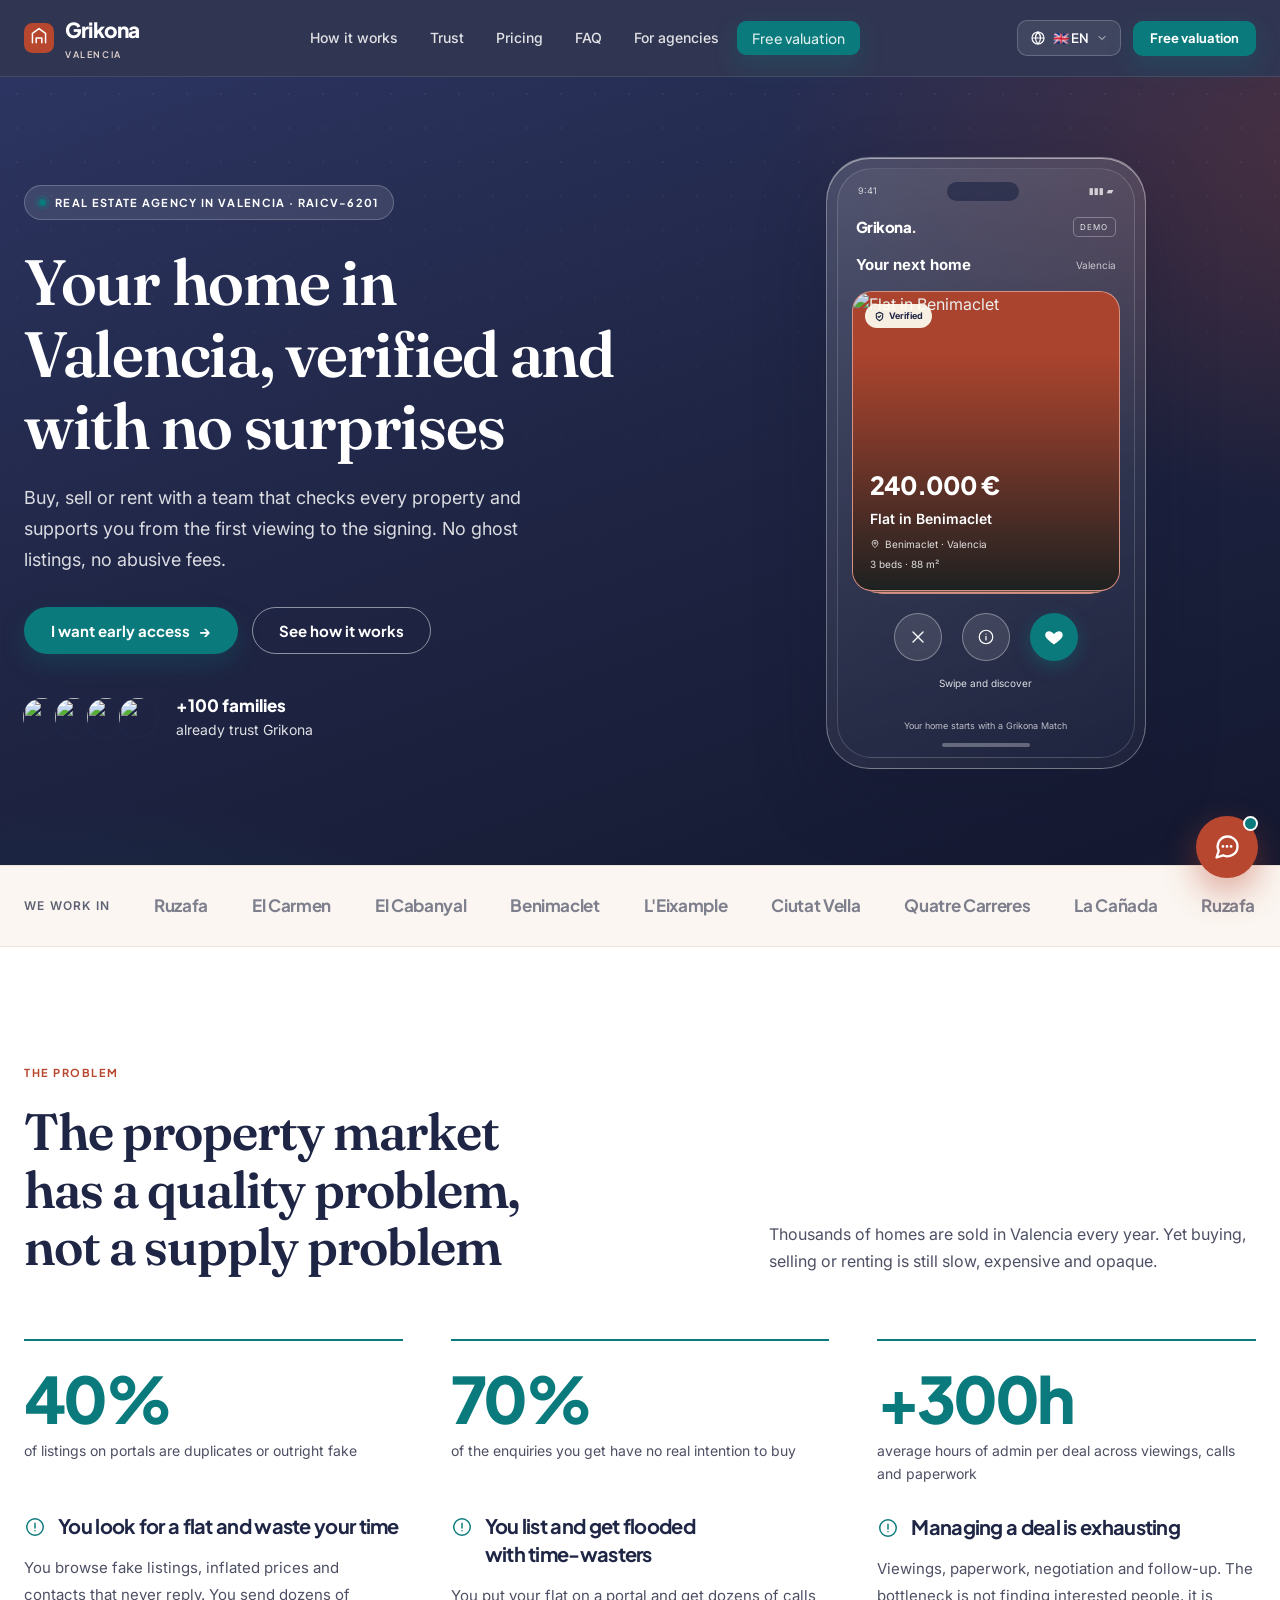
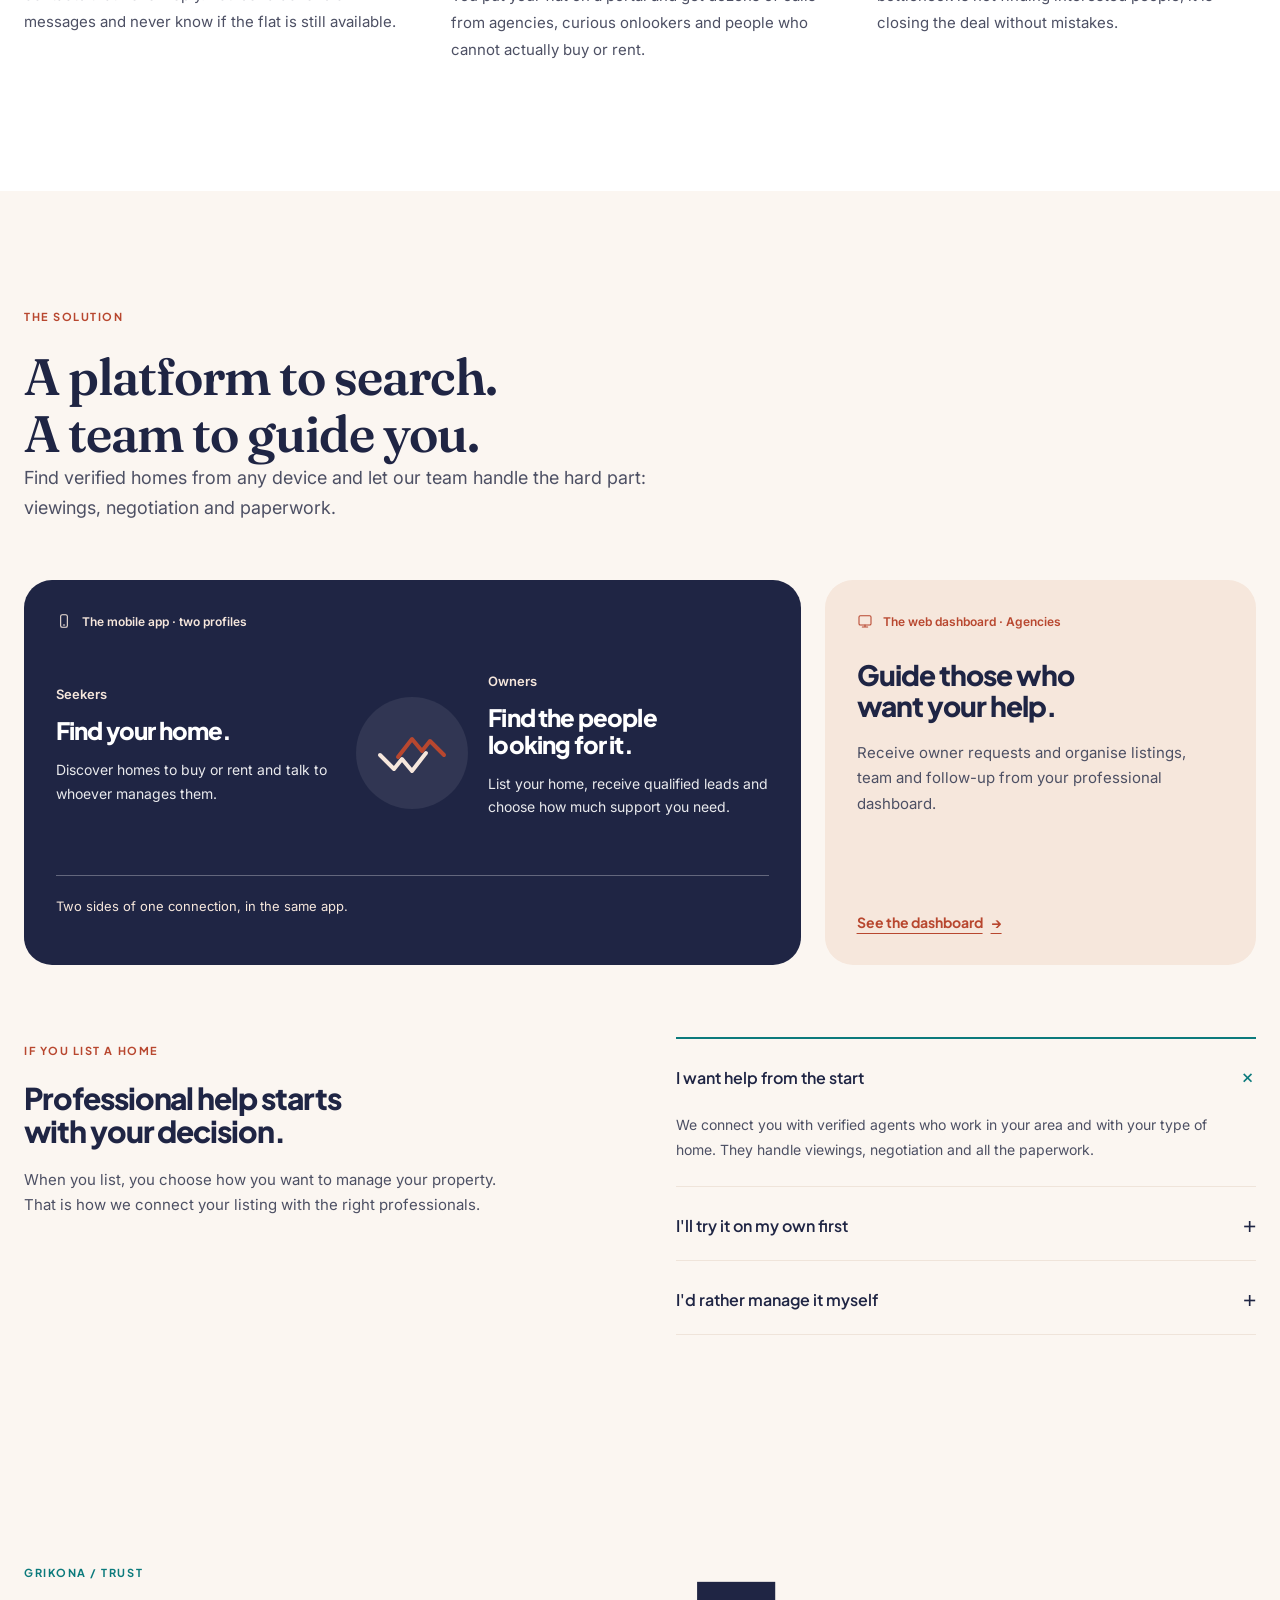
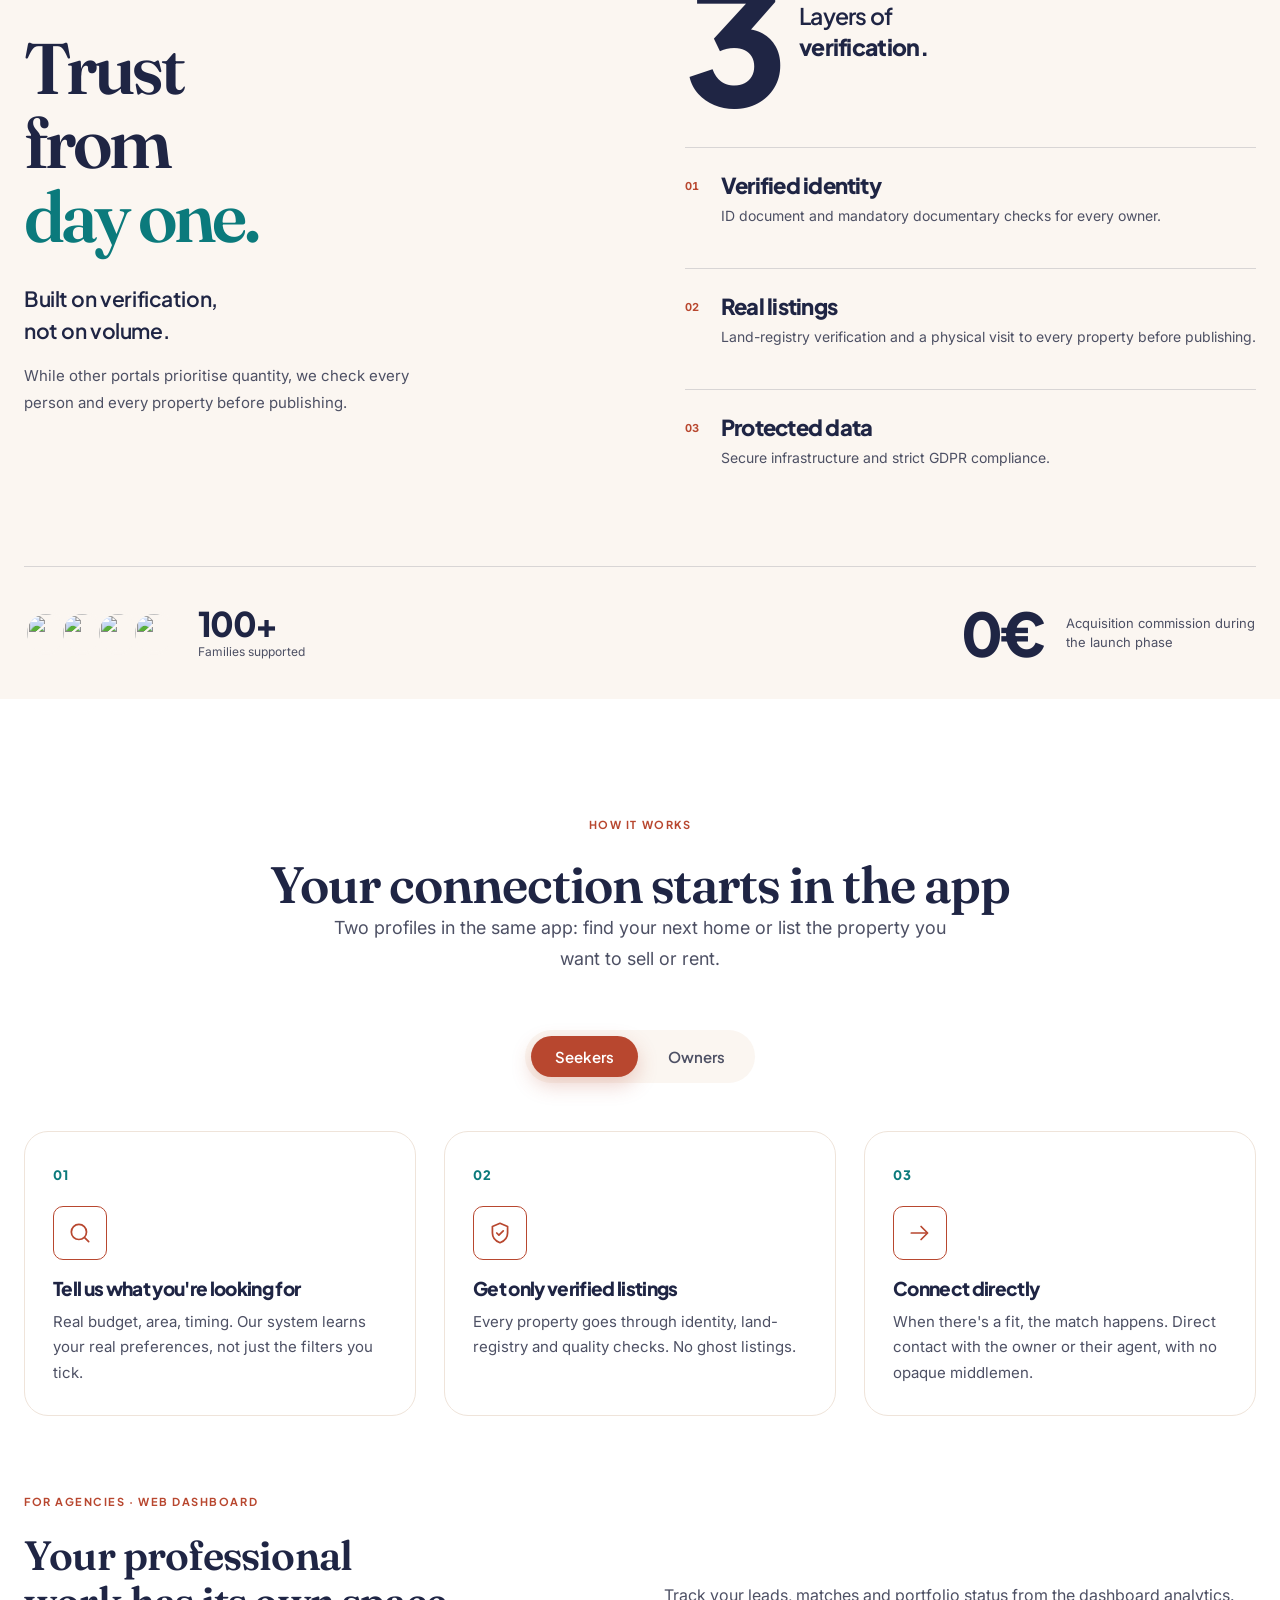
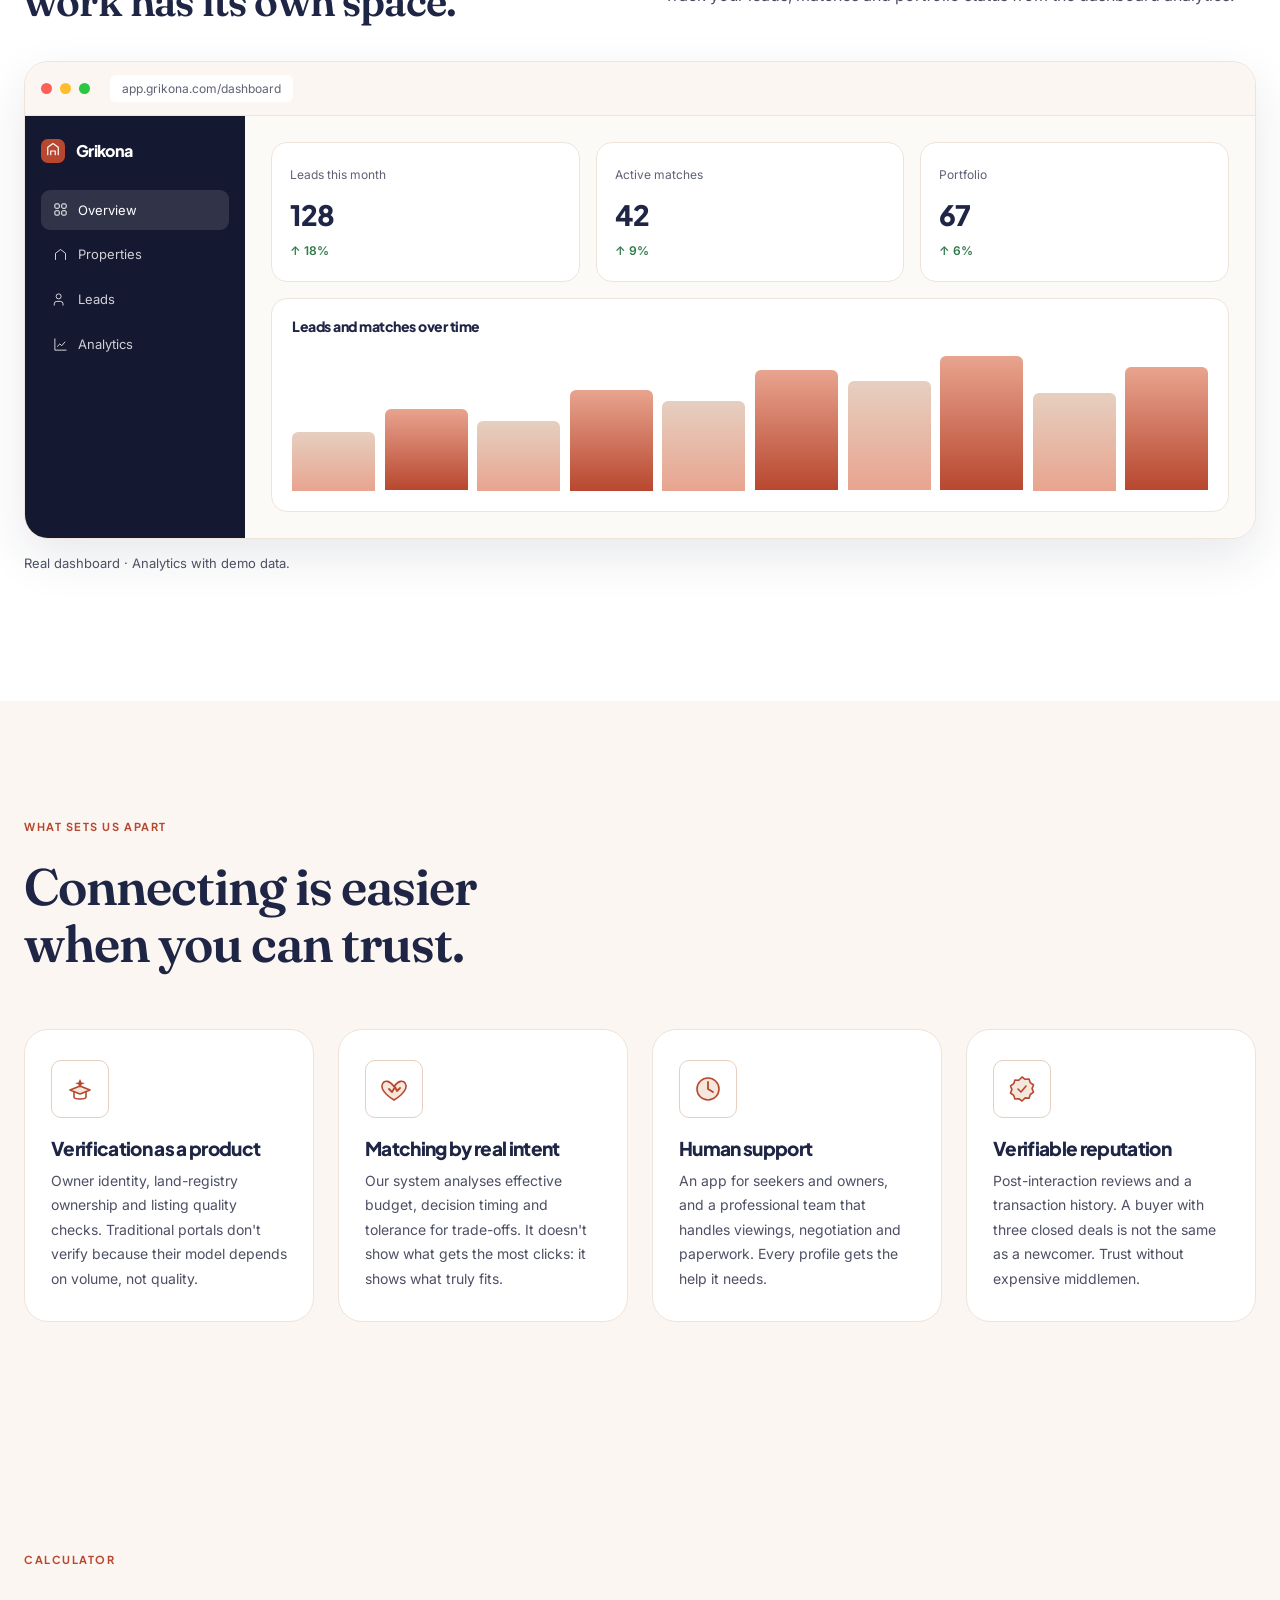
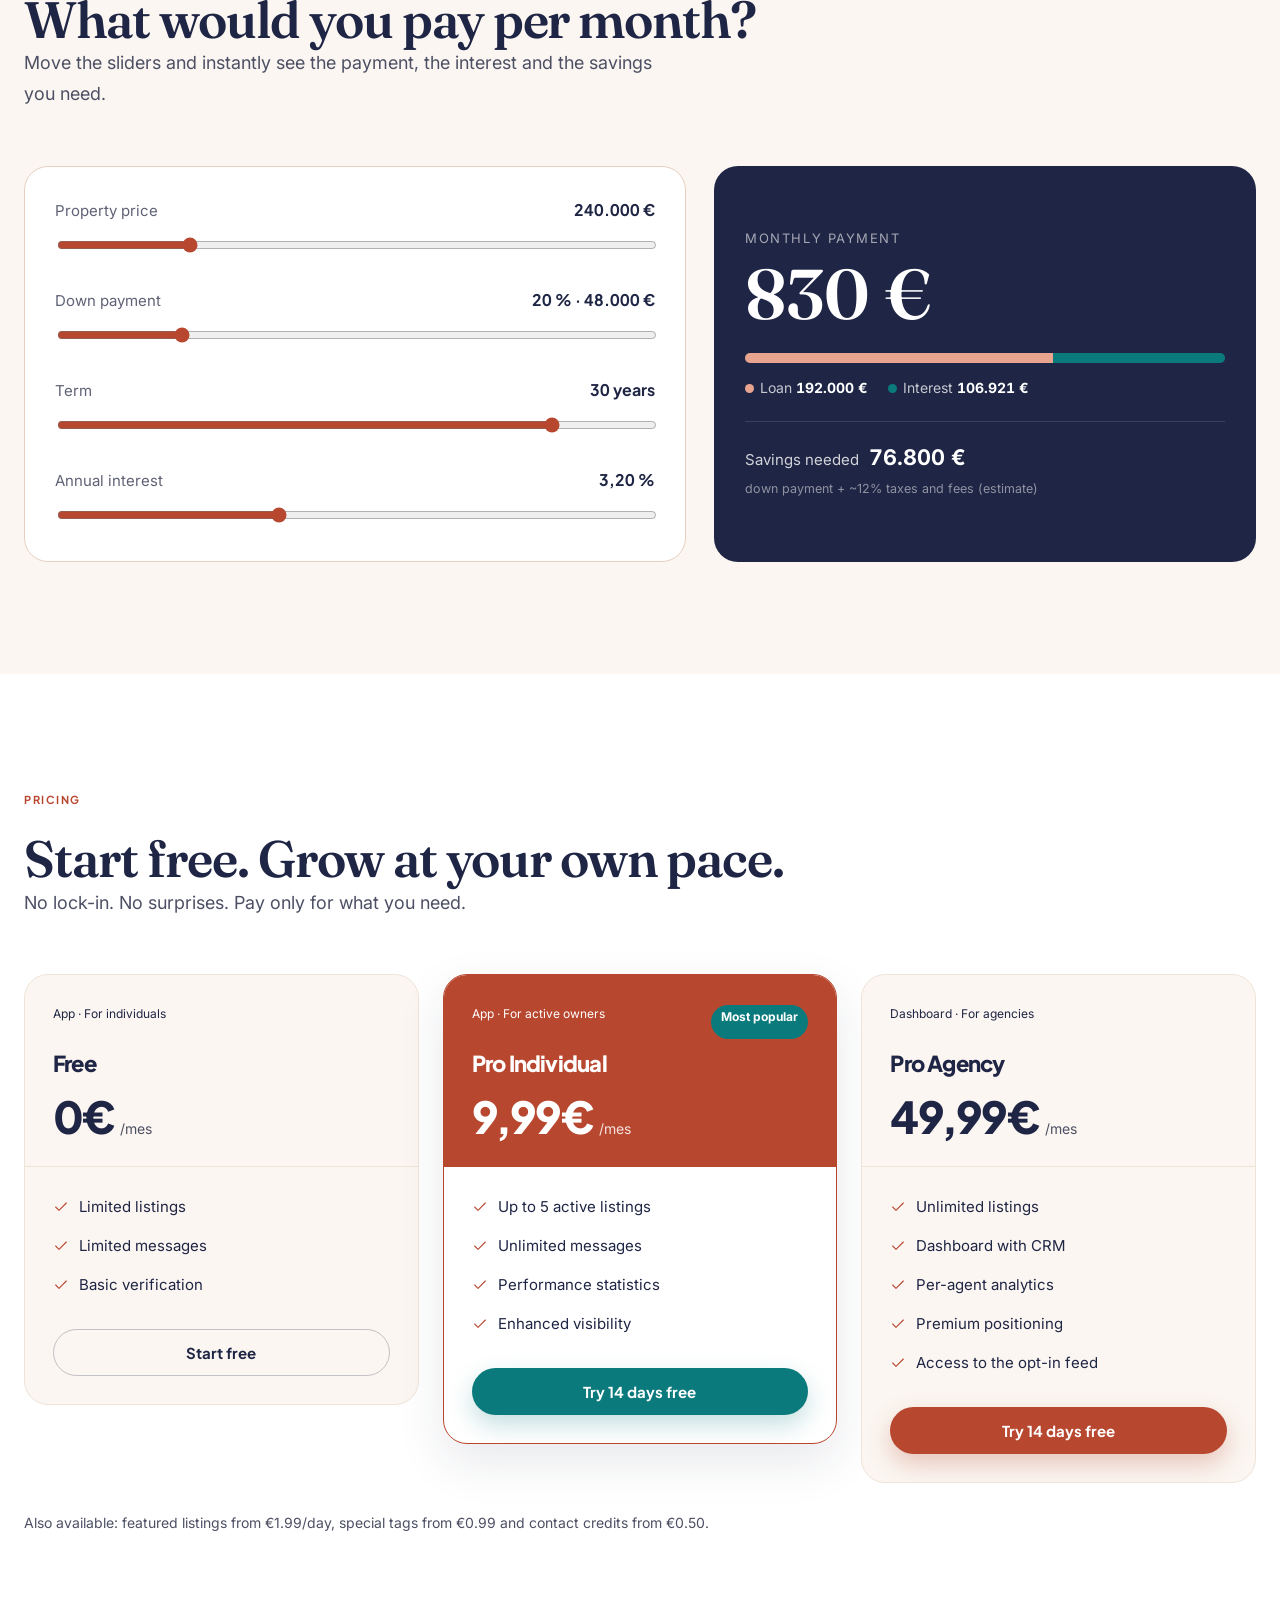
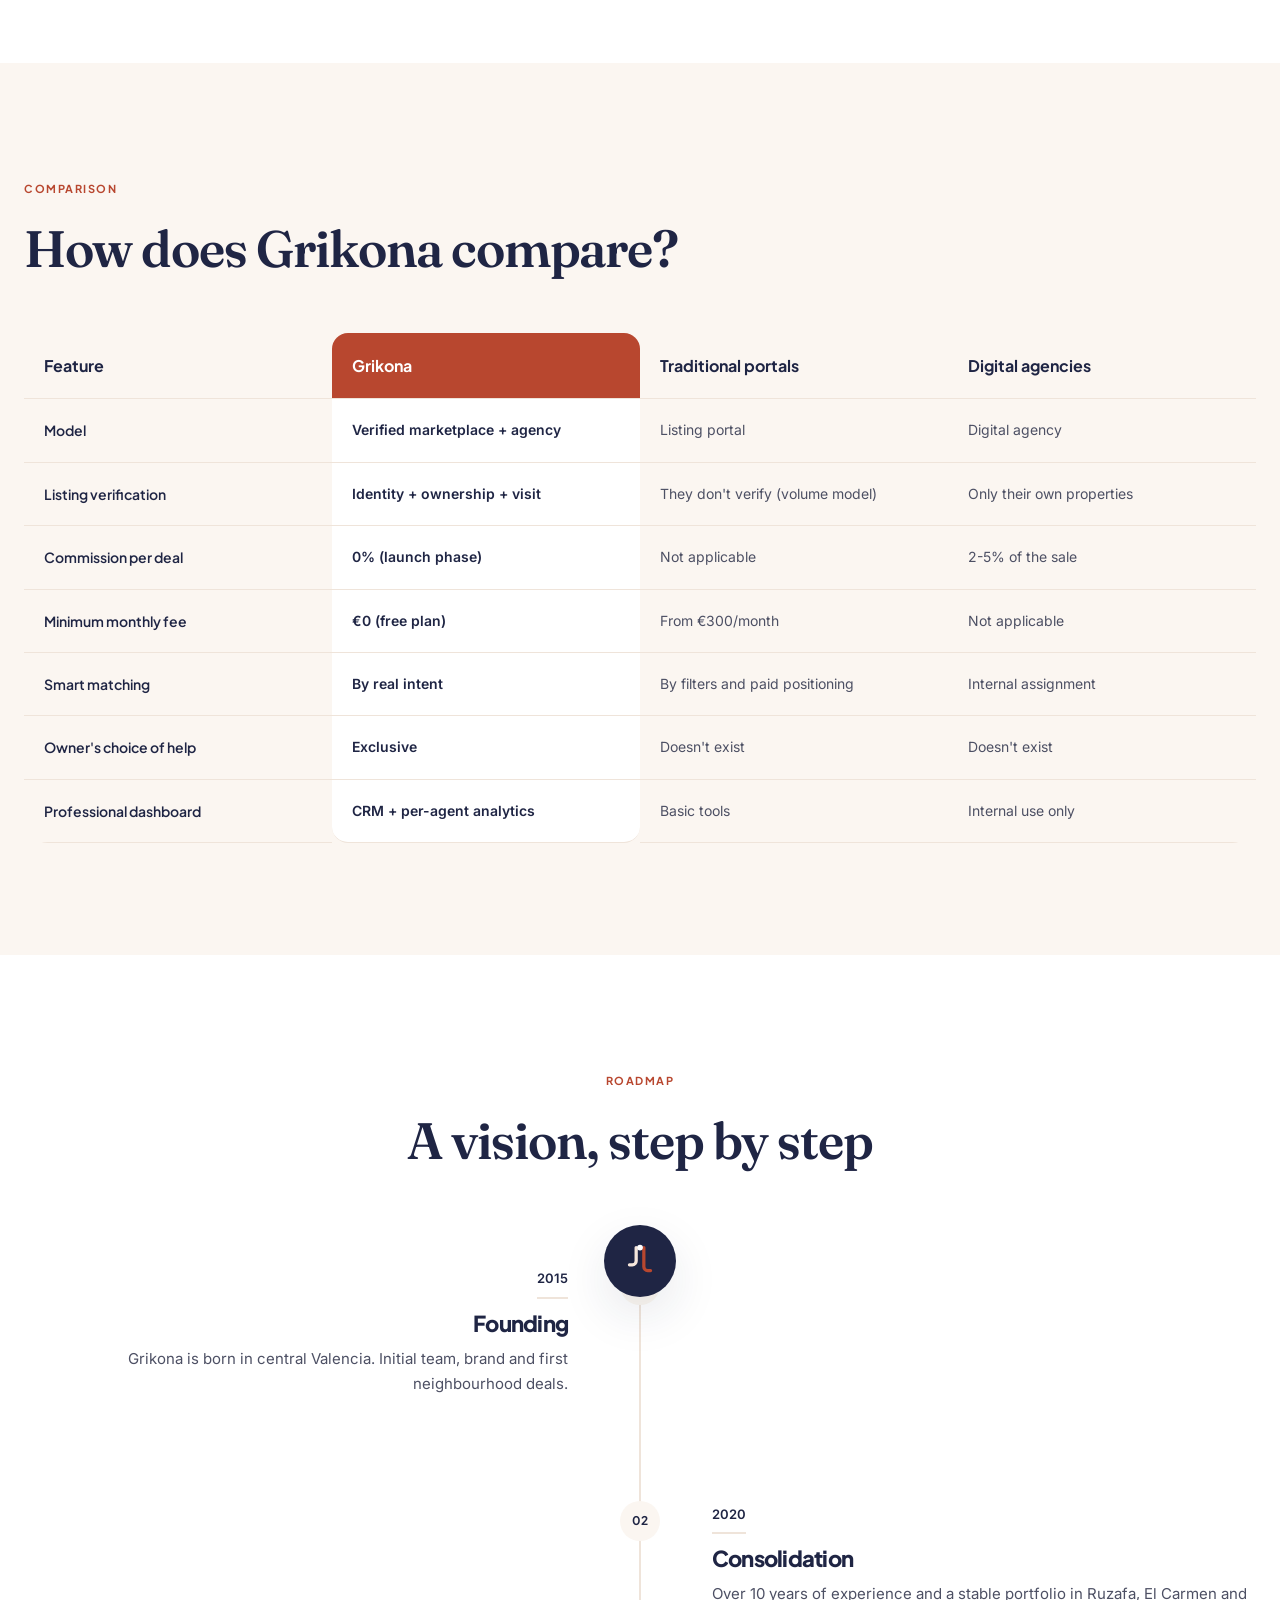
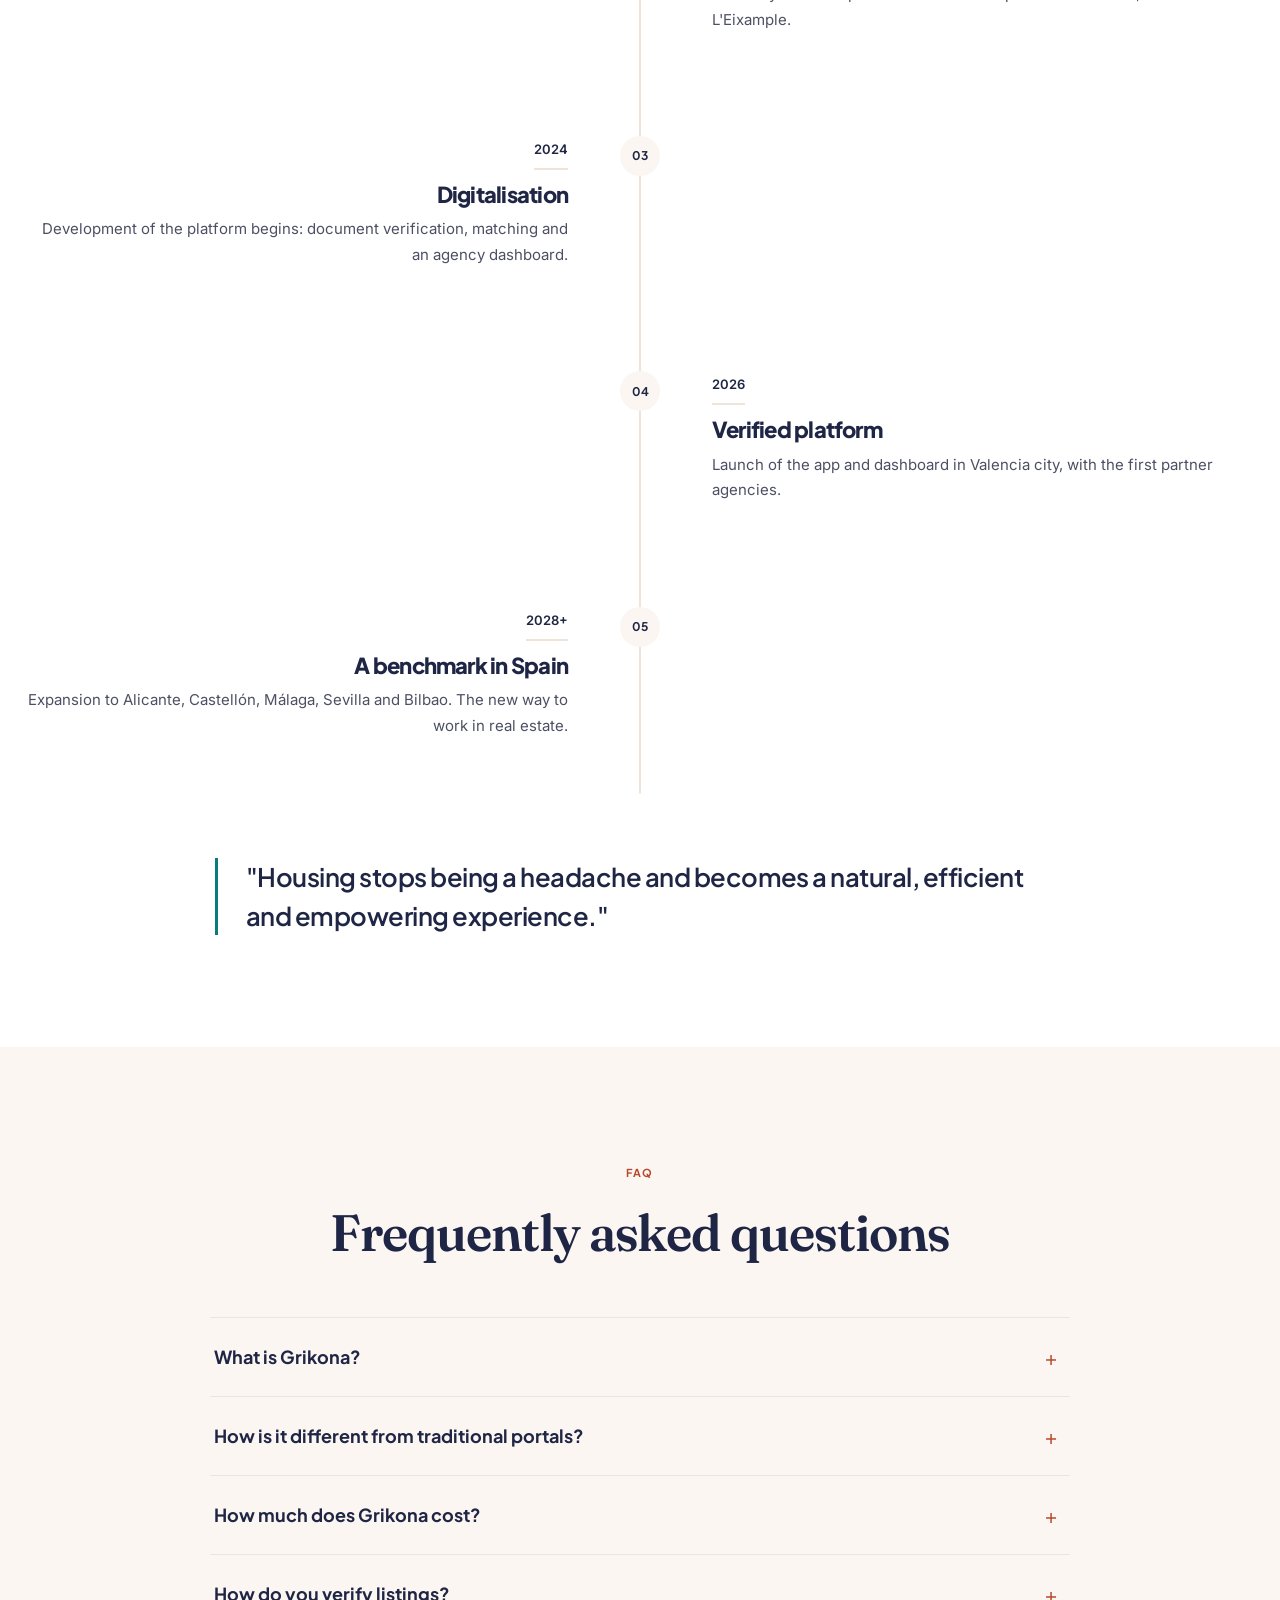
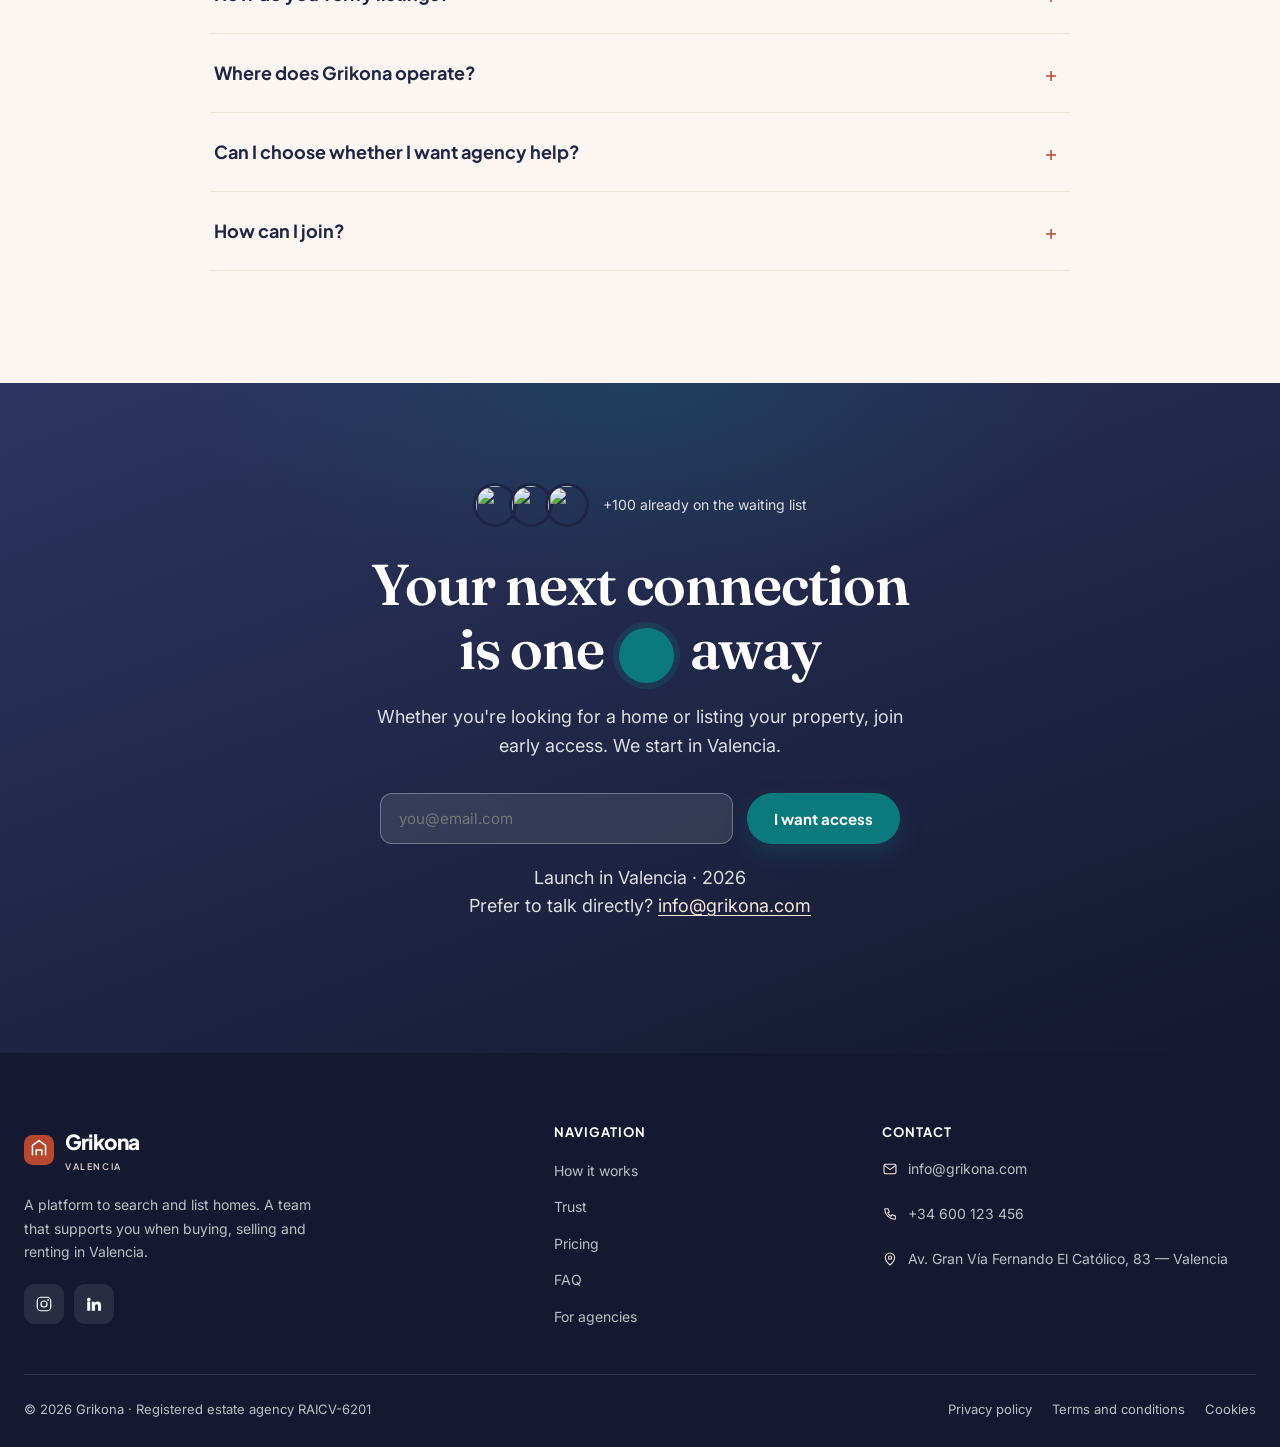
==== commit f90c7775: "Ревизия и новая палитра: терракота, чернильно-синий, морская бирюза; дрейф света в hero; defer для с" ====
--- a/index.html
+++ b/index.html
@@ -3,10 +3,14 @@
 <head>
   <meta charset="UTF-8">
   <meta name="viewport" content="width=device-width, initial-scale=1.0, viewport-fit=cover">
-  <meta name="theme-color" content="#1C2328">
+  <meta name="theme-color" content="#1F2544">
   <title data-i18n="meta.title">Grikona — Inmobiliaria verificada en Valencia</title>
   <meta name="description" content="Compra, vende o alquila tu vivienda en Valencia con propiedades verificadas y un equipo que te acompaña de principio a fin.">
   <meta name="keywords" content="inmobiliaria Valencia, pisos Valencia, comprar casa Valencia, alquiler Valencia, propiedades verificadas">
+  <link rel="canonical" href="https://probasite.pohjoinen-tuuli-oy.workers.dev/">
+  <meta property="og:type" content="website">
+  <meta property="og:title" content="Grikona — Inmobiliaria verificada en Valencia">
+  <meta property="og:description" content="Compra, vende o alquila tu vivienda en Valencia con propiedades verificadas y un equipo que te acompaña de principio a fin.">
   <link rel="preconnect" href="https://fonts.googleapis.com">
   <link rel="preconnect" href="https://fonts.gstatic.com" crossorigin>
   <link href="https://fonts.googleapis.com/css2?family=Fraunces:opsz,wght@9..144,500;9..144,600&amp;family=Plus+Jakarta+Sans:wght@400;500;600;700;800&amp;family=Inter:wght@400;500;600&amp;display=swap" rel="stylesheet">
@@ -21,7 +25,7 @@
   <div class="container nav">
     <a href="index.html" class="brand" aria-label="Grikona, inicio">
       <svg width="30" height="30" viewBox="0 0 32 32" fill="none" aria-hidden="true">
-        <rect width="32" height="32" rx="9" fill="#2E7D74"/>
+        <rect width="32" height="32" rx="9" fill="#B8472F"/>
         <path d="M9 21V11l7-5 7 5v10" stroke="#fff" stroke-width="1.6" stroke-linecap="round" stroke-linejoin="round"/>
         <path d="M13 21v-5h6v5" stroke="#fff" stroke-width="1.6" stroke-linecap="round" stroke-linejoin="round"/>
       </svg>
@@ -208,8 +212,8 @@
           <div class="hands">
             <svg viewBox="0 0 120 120" fill="none" aria-hidden="true">
               <circle cx="60" cy="60" r="56" fill="rgba(255,255,255,.08)"/>
-              <path d="M28 62l14 14 8-10 10 12 14-18" stroke="#E4EDEB" stroke-width="4" stroke-linecap="round" stroke-linejoin="round"/>
-              <path d="M92 62L78 48l-8 10-10-12-14 18" stroke="#2E7D74" stroke-width="4" stroke-linecap="round" stroke-linejoin="round"/>
+              <path d="M28 62l14 14 8-10 10 12 14-18" stroke="#F6E7DC" stroke-width="4" stroke-linecap="round" stroke-linejoin="round"/>
+              <path d="M92 62L78 48l-8 10-10-12-14 18" stroke="#B8472F" stroke-width="4" stroke-linecap="round" stroke-linejoin="round"/>
             </svg>
           </div>
           <div class="person">
@@ -383,7 +387,7 @@
         <div class="showcase__bar"><i></i><i></i><i></i><span>app.grikona.com/dashboard</span></div>
         <div class="dash-grid">
           <aside class="dash-side">
-            <div class="brand"><svg width="24" height="24" viewBox="0 0 32 32" fill="none"><rect width="32" height="32" rx="9" fill="#2E7D74"/><path d="M9 21V11l7-5 7 5v10" stroke="#fff" stroke-width="1.6" stroke-linecap="round" stroke-linejoin="round"/><path d="M13 21v-5h6v5" stroke="#fff" stroke-width="1.6" stroke-linecap="round" stroke-linejoin="round"/></svg>Grikona</div>
+            <div class="brand"><svg width="24" height="24" viewBox="0 0 32 32" fill="none"><rect width="32" height="32" rx="9" fill="#B8472F"/><path d="M9 21V11l7-5 7 5v10" stroke="#fff" stroke-width="1.6" stroke-linecap="round" stroke-linejoin="round"/><path d="M13 21v-5h6v5" stroke="#fff" stroke-width="1.6" stroke-linecap="round" stroke-linejoin="round"/></svg>Grikona</div>
             <ul>
               <li class="active"><svg width="15" height="15" viewBox="0 0 24 24" fill="none"><rect x="3" y="3" width="7" height="7" rx="1.5" stroke="currentColor" stroke-width="1.6"/><rect x="14" y="3" width="7" height="7" rx="1.5" stroke="currentColor" stroke-width="1.6"/><rect x="3" y="14" width="7" height="7" rx="1.5" stroke="currentColor" stroke-width="1.6"/><rect x="14" y="14" width="7" height="7" rx="1.5" stroke="currentColor" stroke-width="1.6"/></svg><span data-i18n="dash.nav1">Resumen</span></li>
               <li><svg width="15" height="15" viewBox="0 0 24 24" fill="none"><path d="M4 20V10l8-6 8 6v10" stroke="currentColor" stroke-width="1.6" stroke-linecap="round" stroke-linejoin="round"/></svg><span data-i18n="dash.nav2">Propiedades</span></li>
@@ -422,7 +426,7 @@
     <div class="features">
       <article class="feature reveal" data-delay="1">
         <div class="feature__icon">
-          <svg viewBox="0 0 32 32" fill="none"><path d="M6 17l10-4 10 4-10 4-10-4z" fill="#E4EDEB" stroke="#2E7D74" stroke-width="1.6" stroke-linejoin="round"/><path d="M10 19v5c0 1.1 2.7 2 6 2s6-.9 6-2v-5" stroke="#2E7D74" stroke-width="1.6" stroke-linejoin="round"/><path d="M16 6l1.6 3.4L21 10l-3.4 1.6L16 15l-1.6-3.4L11 10l3.4-.6L16 6z" fill="#2E7D74"/></svg>
+          <svg viewBox="0 0 32 32" fill="none"><path d="M6 17l10-4 10 4-10 4-10-4z" fill="#F6E7DC" stroke="#B8472F" stroke-width="1.6" stroke-linejoin="round"/><path d="M10 19v5c0 1.1 2.7 2 6 2s6-.9 6-2v-5" stroke="#B8472F" stroke-width="1.6" stroke-linejoin="round"/><path d="M16 6l1.6 3.4L21 10l-3.4 1.6L16 15l-1.6-3.4L11 10l3.4-.6L16 6z" fill="#B8472F"/></svg>
         </div>
         <h3 data-i18n="feat.1t">Verificación como producto</h3>
         <p data-i18n="feat.1p">Identidad del propietario, titularidad catastral y control de calidad del anuncio. Los portales tradicionales no verifican porque su modelo depende del volumen, no de la calidad.</p>
@@ -430,7 +434,7 @@
 
       <article class="feature reveal" data-delay="2">
         <div class="feature__icon">
-          <svg viewBox="0 0 32 32" fill="none"><path d="M16 27s-9-5.4-11.5-11C2.7 12 5.2 7.5 9.5 8.4c2.3.5 4.3 2.2 6.5 5 2.2-2.8 4.2-4.5 6.5-5 4.3-.9 6.8 3.6 5 7.6C25 21.6 16 27 16 27z" fill="#E4EDEB" stroke="#2E7D74" stroke-width="1.6" stroke-linejoin="round"/><path d="M11 16l3 3 3-5 2 4 3-3" stroke="#2E7D74" stroke-width="1.8" stroke-linecap="round" stroke-linejoin="round"/></svg>
+          <svg viewBox="0 0 32 32" fill="none"><path d="M16 27s-9-5.4-11.5-11C2.7 12 5.2 7.5 9.5 8.4c2.3.5 4.3 2.2 6.5 5 2.2-2.8 4.2-4.5 6.5-5 4.3-.9 6.8 3.6 5 7.6C25 21.6 16 27 16 27z" fill="#F6E7DC" stroke="#B8472F" stroke-width="1.6" stroke-linejoin="round"/><path d="M11 16l3 3 3-5 2 4 3-3" stroke="#B8472F" stroke-width="1.8" stroke-linecap="round" stroke-linejoin="round"/></svg>
         </div>
         <h3 data-i18n="feat.2t">Matching por intención real</h3>
         <p data-i18n="feat.2p">Nuestro sistema analiza presupuesto efectivo, plazos de decisión y tolerancia a concesiones. No muestra lo que más se clickea: muestra lo que realmente encaja.</p>
@@ -438,7 +442,7 @@
 
       <article class="feature reveal" data-delay="3">
         <div class="feature__icon">
-          <svg viewBox="0 0 32 32" fill="none"><circle cx="16" cy="16" r="11" fill="#E4EDEB" stroke="#2E7D74" stroke-width="1.6"/><path d="M16 9v7l5 3" stroke="#2E7D74" stroke-width="1.8" stroke-linecap="round" stroke-linejoin="round"/></svg>
+          <svg viewBox="0 0 32 32" fill="none"><circle cx="16" cy="16" r="11" fill="#F6E7DC" stroke="#B8472F" stroke-width="1.6"/><path d="M16 9v7l5 3" stroke="#B8472F" stroke-width="1.8" stroke-linecap="round" stroke-linejoin="round"/></svg>
         </div>
         <h3 data-i18n="feat.3t">Acompañamiento humano</h3>
         <p data-i18n="feat.3p">App para buscadores y propietarios, y un equipo profesional que se encarga de visitas, negociación y papeleo. Cada perfil tiene la ayuda que necesita.</p>
@@ -446,7 +450,7 @@
 
       <article class="feature reveal" data-delay="4">
         <div class="feature__icon">
-          <svg viewBox="0 0 32 32" fill="none"><path d="M16 4l3.2 2.3 3.9-.3 1.2 3.7 3.2 2.3-1.4 3.6 1.4 3.6-3.2 2.3-1.2 3.7-3.9-.3L16 28l-3.2-2.3-3.9.3-1.2-3.7L4.5 20l1.4-3.6L4.5 13l3.2-2.3 1.2-3.7 3.9.3L16 4z" fill="#E4EDEB" stroke="#2E7D74" stroke-width="1.6" stroke-linejoin="round"/><path d="M12 16l3 3 5-6" stroke="#2E7D74" stroke-width="1.6" stroke-linecap="round" stroke-linejoin="round"/></svg>
+          <svg viewBox="0 0 32 32" fill="none"><path d="M16 4l3.2 2.3 3.9-.3 1.2 3.7 3.2 2.3-1.4 3.6 1.4 3.6-3.2 2.3-1.2 3.7-3.9-.3L16 28l-3.2-2.3-3.9.3-1.2-3.7L4.5 20l1.4-3.6L4.5 13l3.2-2.3 1.2-3.7 3.9.3L16 4z" fill="#F6E7DC" stroke="#B8472F" stroke-width="1.6" stroke-linejoin="round"/><path d="M12 16l3 3 5-6" stroke="#B8472F" stroke-width="1.6" stroke-linecap="round" stroke-linejoin="round"/></svg>
         </div>
         <h3 data-i18n="feat.4t">Reputación verificable</h3>
         <p data-i18n="feat.4p">Valoraciones post-interacción e historial de operaciones. Un comprador con tres operaciones cerradas no es lo mismo que un recién llegado. Confianza sin intermediarios caros.</p>
@@ -649,8 +653,8 @@
         <div class="roadmap__trail" id="roadmapTrail"></div>
         <div class="roadmap__walker" id="roadmapWalker">
           <svg viewBox="0 0 48 48" fill="none" aria-hidden="true">
-            <path d="M20 10v14a4 4 0 01-4 4h-3" stroke="#E4EDEB" stroke-width="3.4" stroke-linecap="round" stroke-linejoin="round"/>
-            <path d="M28 10v20a4 4 0 004 4h3" stroke="#2E7D74" stroke-width="3.4" stroke-linecap="round" stroke-linejoin="round"/>
+            <path d="M20 10v14a4 4 0 01-4 4h-3" stroke="#F6E7DC" stroke-width="3.4" stroke-linecap="round" stroke-linejoin="round"/>
+            <path d="M28 10v20a4 4 0 004 4h3" stroke="#B8472F" stroke-width="3.4" stroke-linecap="round" stroke-linejoin="round"/>
             <circle cx="24" cy="10" r="3" fill="#fff"/>
           </svg>
         </div>
@@ -772,7 +776,7 @@
     <div class="footer-grid">
       <div class="footer-brand">
         <a href="index.html" class="brand">
-          <svg width="30" height="30" viewBox="0 0 32 32" fill="none" aria-hidden="true"><rect width="32" height="32" rx="9" fill="#2E7D74"/><path d="M9 21V11l7-5 7 5v10" stroke="#fff" stroke-width="1.6" stroke-linecap="round" stroke-linejoin="round"/><path d="M13 21v-5h6v5" stroke="#fff" stroke-width="1.6" stroke-linecap="round" stroke-linejoin="round"/></svg>
+          <svg width="30" height="30" viewBox="0 0 32 32" fill="none" aria-hidden="true"><rect width="32" height="32" rx="9" fill="#B8472F"/><path d="M9 21V11l7-5 7 5v10" stroke="#fff" stroke-width="1.6" stroke-linecap="round" stroke-linejoin="round"/><path d="M13 21v-5h6v5" stroke="#fff" stroke-width="1.6" stroke-linecap="round" stroke-linejoin="round"/></svg>
           <span>Grikona<small>Valencia</small></span>
         </a>
         <p data-i18n="footer.desc">Una plataforma para buscar y publicar vivienda. Un equipo que te acompaña en la compra, la venta y el alquiler en Valencia.</p>
@@ -814,8 +818,8 @@
   </div>
 </footer>
 
-<script src="js/i18n.js"></script>
-<script src="js/chat.js"></script>
-<script src="js/main.js"></script>
+<script src="js/i18n.js" defer></script>
+<script src="js/chat.js" defer></script>
+<script src="js/main.js" defer></script>
 </body>
 </html>
--- a/css/styles.css
+++ b/css/styles.css
@@ -5,25 +5,25 @@
 
 :root {
   /* Brand — paleta Grikona (arena + tinta + oro + naranja) */
-  --primary:        #2E7D74;   /* oro */
-  --primary-dark:   #1C2328;   /* tinta */
-  --primary-darker: #12171B;   /* tinta profunda */
-  --primary-light:  #7FB3AB;   /* oro claro */
-  --secondary:      #5B5BF0;   /* naranja de atención */
-  --secondary-hover:#7373F5;
-  --accent:         #E4EDEB;   /* arena media */
-  --accent-dark:    #C5D6D2;   /* arena intensa */
+  --primary:        #B8472F;   /* oro */
+  --primary-dark:   #1F2544;   /* tinta */
+  --primary-darker: #141830;   /* tinta profunda */
+  --primary-light:  #E8A48F;   /* oro claro */
+  --secondary:      #0B7A7C;   /* naranja de atención */
+  --secondary-hover:#11908F;
+  --accent:         #F6E7DC;   /* arena media */
+  --accent-dark:    #E6CFC0;   /* arena intensa */
 
   /* Surfaces */
   --bg-white:       #ffffff;
-  --bg-gray:        #F4F7F6;   /* arena clara */
-  --bg-gray-dark:   #DDE5E3;   /* línea */
-  --bg-dark:        #1C2328;
+  --bg-gray:        #FBF6F1;   /* arena clara */
+  --bg-gray-dark:   #EFE4DA;   /* línea */
+  --bg-dark:        #1F2544;
 
   /* Text */
-  --text-primary:   #1C2328;
-  --text-muted:     #5D6A70;
-  --text-muted-strong:#4E5A60;
+  --text-primary:   #1F2544;
+  --text-muted:     #5F6275;
+  --text-muted-strong:#4D5064;
   --text-white:     #ffffff;
 
   /* System */
@@ -32,9 +32,9 @@
   --radius-lg: 24px;
   --radius-xl: 28px;
   --maxw:      1232px;
-  --shadow-sm: 0 2px 10px rgba(28, 35, 40, .06);
-  --shadow:    0 18px 48px rgba(28, 35, 40, .10);
-  --shadow-lg: 0 30px 70px rgba(20, 30, 32, .28);
+  --shadow-sm: 0 2px 10px rgba(31, 37, 68, .06);
+  --shadow:    0 18px 48px rgba(31, 37, 68, .10);
+  --shadow-lg: 0 30px 70px rgba(20, 24, 48, .28);
 
   --font-heading: "Plus Jakarta Sans", "Segoe UI", system-ui, sans-serif;
   --font-body:    "Inter", "Segoe UI", system-ui, -apple-system, sans-serif;
@@ -116,12 +116,12 @@
   line-height: 1;
 }
 .btn:active { transform: translateY(1px); }
-.btn-primary { background: var(--primary); color: #fff; box-shadow: 0 10px 24px rgba(46, 125, 116,.28); }
+.btn-primary { background: var(--primary); color: #fff; box-shadow: 0 10px 24px rgba(184, 71, 47,.28); }
 .btn-primary:hover { background: var(--primary-dark); color: #fff; }
-.btn-secondary { background: var(--secondary); color: #fff; box-shadow: 0 10px 24px rgba(91, 91, 240,.24); }
+.btn-secondary { background: var(--secondary); color: #fff; box-shadow: 0 10px 24px rgba(11, 122, 124,.24); }
 .btn-secondary:hover { background: var(--secondary-hover); color: #fff; }
-.btn-ghost { background: transparent; color: var(--primary-dark); border-color: rgba(28, 35, 40,.25); }
-.btn-ghost:hover { border-color: var(--primary); color: var(--primary); background: rgba(46, 125, 116,.07); }
+.btn-ghost { background: transparent; color: var(--primary-dark); border-color: rgba(31, 37, 68,.25); }
+.btn-ghost:hover { border-color: var(--primary); color: var(--primary); background: rgba(184, 71, 47,.07); }
 .btn-light { background: #fff; color: var(--primary-dark); }
 .btn-light:hover { background: var(--accent); }
 .btn-outline-light { background: transparent; color: #fff; border-color: rgba(255,255,255,.5); }
@@ -136,13 +136,13 @@
   position: sticky;
   top: 0;
   z-index: 100;
-  background: rgba(33, 44, 47, .92);
+  background: rgba(31, 37, 68, .92);
   backdrop-filter: blur(14px);
   -webkit-backdrop-filter: blur(14px);
   border-bottom: 1px solid rgba(255,255,255,.10);
   transition: background-color .3s ease, box-shadow .3s ease;
 }
-.site-header.is-scrolled { background: rgba(33, 44, 47, .98); box-shadow: 0 10px 30px rgba(20,30,32,.28); }
+.site-header.is-scrolled { background: rgba(31, 37, 68, .98); box-shadow: 0 10px 30px rgba(20, 24, 48,.28); }
 .nav { display: flex; align-items: center; justify-content: space-between; height: 76px; gap: 24px; transition: height .3s ease; }
 .site-header.is-scrolled .nav { height: 66px; }
 .brand { display: inline-flex; align-items: center; gap: 11px; color: #fff; font-family: var(--font-heading); font-weight: 800; font-size: 1.3rem; letter-spacing: -.04em; }
@@ -177,7 +177,7 @@
     background: var(--primary-darker);
     border-bottom: 1px solid rgba(255,255,255,.1);
     padding: 16px 24px 22px;
-    box-shadow: 0 24px 40px rgba(20,30,32,.35);
+    box-shadow: 0 24px 40px rgba(20, 24, 48,.35);
   }
   .site-header.open .nav-links a { padding: 13px 12px; }
   .nav-links__cta { display: none; }
@@ -190,9 +190,11 @@
 .hero {
   position: relative;
   background:
-    radial-gradient(1200px 600px at 78% 8%, rgba(194,169,124,.20), transparent 60%),
-    radial-gradient(900px 500px at 8% 92%, rgba(91, 91, 240,.15), transparent 60%),
-    linear-gradient(160deg, #3a484b 0%, var(--primary-dark) 46%, #1f292b 100%);
+    radial-gradient(1100px 620px at 80% 6%, rgba(184, 71, 47,.30), transparent 60%),
+    radial-gradient(900px 520px at 6% 94%, rgba(11, 122, 124,.26), transparent 60%),
+    linear-gradient(160deg, #2c3561 0%, var(--primary-dark) 48%, #141830 100%);
+  background-size: 140% 140%, 140% 140%, 100% 100%;
+  animation: heroDrift 22s ease-in-out infinite alternate;
   color: #fff;
   overflow: hidden;
   padding: 80px 0 96px;
@@ -216,8 +218,8 @@
   font-size: 11px; font-weight: 700; letter-spacing: .12em; text-transform: uppercase;
   padding: 8px 14px; border-radius: 999px; margin-bottom: 26px;
 }
-.hero__eyebrow .dot { width: 7px; height: 7px; border-radius: 50%; background: var(--secondary); box-shadow: 0 0 0 4px rgba(91, 91, 240,.25); animation: pulse 2s infinite; }
-@keyframes pulse { 0%,100% { box-shadow: 0 0 0 4px rgba(91, 91, 240,.25); } 50% { box-shadow: 0 0 0 8px rgba(91, 91, 240,.05); } }
+.hero__eyebrow .dot { width: 7px; height: 7px; border-radius: 50%; background: var(--secondary); box-shadow: 0 0 0 4px rgba(11, 122, 124,.25); animation: pulse 2s infinite; }
+@keyframes pulse { 0%,100% { box-shadow: 0 0 0 4px rgba(11, 122, 124,.25); } 50% { box-shadow: 0 0 0 8px rgba(11, 122, 124,.05); } }
 .hero h1 { color: #fff; max-width: 15ch; }
 .hero__lead { color: rgba(255,255,255,.84); font-size: 18px; line-height: 1.7; max-width: 540px; margin: 22px 0 32px; }
 .hero__actions { display: flex; gap: 14px; flex-wrap: wrap; }
@@ -244,9 +246,9 @@
   backdrop-filter: blur(20px);
   -webkit-backdrop-filter: blur(20px);
 }
-.phone__screen { background: linear-gradient(165deg, rgba(255,255,255,.05), rgba(28, 35, 40,.38)); border: 1px solid rgba(255,255,255,.16); border-radius: 35px; overflow: hidden; }
+.phone__screen { background: linear-gradient(165deg, rgba(255,255,255,.05), rgba(31, 37, 68,.38)); border: 1px solid rgba(255,255,255,.16); border-radius: 35px; overflow: hidden; }
 .phone__status { display: flex; justify-content: space-between; align-items: center; padding: 13px 20px 6px; font-size: 9px; color: rgba(255,255,255,.75); }
-.phone__island { width: 72px; height: 19px; border-radius: 20px; background: rgba(33,44,47,.65); }
+.phone__island { width: 72px; height: 19px; border-radius: 20px; background: rgba(31, 37, 68,.65); }
 .phone__head { display: flex; justify-content: space-between; align-items: center; padding: 8px 18px 14px; }
 .phone__logo { font-family: var(--font-heading); font-weight: 800; font-size: 15px; letter-spacing: -.03em; color: #fff; }
 .phone__logo span { color: var(--accent); }
@@ -257,7 +259,7 @@
 .phone__deck { position: relative; height: 300px; margin: 0 14px; isolation: isolate; }
 .deck__back, .deck__back-far {
   position: absolute; inset: 0; border-radius: 20px;
-  background: rgba(194,169,124,.38); border: 1px solid rgba(255,255,255,.25);
+  background: rgba(232, 164, 143,.38); border: 1px solid rgba(255,255,255,.25);
   transform: translateY(8px) scale(.95);
 }
 .deck__back-far { background: rgba(255,255,255,.08); transform: translateY(16px) scale(.9); }
@@ -293,7 +295,7 @@
 .phone__controls button:disabled { opacity: .5; cursor: default; }
 .ctrl-skip { background: rgba(255,255,255,.1); border: 1px solid rgba(255,255,255,.35); color: #fff; }
 .ctrl-info { background: rgba(255,255,255,.1); border: 1px solid rgba(255,255,255,.35); color: #fff; }
-.ctrl-like { background: var(--secondary); border: 0; color: #fff; box-shadow: 0 5px 18px rgba(91, 91, 240,.4); }
+.ctrl-like { background: var(--secondary); border: 0; color: #fff; box-shadow: 0 5px 18px rgba(11, 122, 124,.4); }
 .phone__hint { text-align: center; color: rgba(255,255,255,.7); font-size: 9px; padding: 4px 8px; }
 .phone__feedback { text-align: center; color: rgba(255,255,255,.85); font-size: 10px; min-height: 26px; padding: 8px; }
 .phone__bar { width: 88px; height: 4px; border-radius: 9px; background: rgba(255,255,255,.3); margin: 6px auto 10px; }
@@ -372,11 +374,11 @@
 .verification-head p { font-family: var(--font-heading); font-weight: 600; font-size: 23px; line-height: 1.35; letter-spacing: -.03em; color: var(--primary-dark); }
 .verification-head p strong { font-weight: 800; }
 .verification-list { list-style: none; margin: 0; padding: 0; }
-.verification-list li { display: flex; gap: 22px; padding: 25px 0; border-top: 1px solid rgba(28, 35, 40,.16); }
+.verification-list li { display: flex; gap: 22px; padding: 25px 0; border-top: 1px solid rgba(31, 37, 68,.16); }
 .verification-list .num { color: var(--primary); font-size: 11px; font-weight: 700; padding-top: 5px; font-variant-numeric: tabular-nums; }
 .verification-list h3 { font-size: 22px; }
 .verification-list p { color: var(--text-muted-strong); font-size: 14px; line-height: 1.6; margin-top: 7px; }
-.trust__footer { display: flex; justify-content: space-between; align-items: center; gap: 40px; border-top: 1px solid rgba(28, 35, 40,.16); margin-top: 56px; padding: 36px 0; flex-wrap: wrap; }
+.trust__footer { display: flex; justify-content: space-between; align-items: center; gap: 40px; border-top: 1px solid rgba(31, 37, 68,.16); margin-top: 56px; padding: 36px 0; flex-wrap: wrap; }
 .community { display: flex; align-items: center; gap: 22px; }
 .community__avatars { display: flex; padding-left: 8px; }
 .community__avatars img { width: 44px; height: 44px; border-radius: 50%; border: 3px solid var(--bg-gray); object-fit: cover; margin-left: -8px; }
@@ -390,7 +392,7 @@
 /* ---------- How it works (tabs) ---------- */
 .tabs { display: inline-flex; gap: 6px; background: var(--bg-gray); border-radius: 999px; padding: 6px; margin-bottom: 48px; }
 .tab { border: 0; background: none; cursor: pointer; font-family: var(--font-heading); font-weight: 600; font-size: 15px; color: var(--text-muted-strong); padding: 11px 24px; border-radius: 999px; transition: .22s; }
-.tab[aria-selected="true"] { background: var(--primary); color: #fff; box-shadow: 0 8px 20px rgba(46, 125, 116,.25); }
+.tab[aria-selected="true"] { background: var(--primary); color: #fff; box-shadow: 0 8px 20px rgba(184, 71, 47,.25); }
 .steps { display: grid; grid-template-columns: repeat(3, 1fr); gap: 28px; }
 .step { background: #fff; border: 1px solid var(--bg-gray-dark); border-radius: var(--radius-lg); padding: 30px 28px; transition: transform .25s, box-shadow .25s, border-color .25s; }
 .step:hover { transform: translateY(-6px); box-shadow: var(--shadow); border-color: transparent; }
@@ -538,12 +540,12 @@
 /* ---------- Final CTA ---------- */
 .final-cta {
   position: relative;
-  background: linear-gradient(160deg, #3a484b, var(--primary-dark) 55%, #1f292b);
+  background: linear-gradient(160deg, #2c3561, var(--primary-dark) 55%, #141830);
   color: #fff; text-align: center; padding: 100px 0; overflow: hidden;
 }
 .final-cta::after {
   content: ""; position: absolute; inset: 0;
-  background: radial-gradient(700px 340px at 50% 0%, rgba(91, 91, 240,.22), transparent 65%);
+  background: radial-gradient(700px 340px at 50% 0%, rgba(11, 122, 124,.22), transparent 65%);
   pointer-events: none;
 }
 .final-cta__inner { position: relative; z-index: 2; max-width: 760px; margin-inline: auto; }
@@ -551,7 +553,7 @@
 .final-cta h2 .mow {
   display: inline-block; vertical-align: middle; width: .95em; height: .95em;
   border-radius: 50%; background: var(--secondary); margin: 0 .08em;
-  box-shadow: 0 0 0 6px rgba(91, 91, 240,.22);
+  box-shadow: 0 0 0 6px rgba(11, 122, 124,.22);
 }
 .final-cta p { color: rgba(255,255,255,.85); font-size: 18px; margin: 20px auto 32px; max-width: 560px; }
 .final-cta__actions { display: flex; gap: 14px; justify-content: center; flex-wrap: wrap; }
@@ -615,7 +617,7 @@
   position: fixed; right: 22px; bottom: 22px; z-index: 95;
   width: 62px; height: 62px; border-radius: 50%; border: 0; cursor: pointer;
   background: var(--primary); color: #fff; display: grid; place-items: center;
-  box-shadow: 0 14px 34px rgba(46, 125, 116,.45);
+  box-shadow: 0 14px 34px rgba(184, 71, 47,.45);
   transition: transform .2s, background-color .2s, opacity .2s;
 }
 .chat-launcher:hover { transform: scale(1.06); background: var(--primary-dark); }
@@ -630,7 +632,7 @@
   width: 366px; max-width: calc(100vw - 32px);
   height: 530px; max-height: calc(100vh - 130px);
   background: #fff; border-radius: 20px; overflow: hidden;
-  box-shadow: 0 30px 70px rgba(20,30,32,.30);
+  box-shadow: 0 30px 70px rgba(20, 24, 48,.30);
   display: flex; flex-direction: column;
   opacity: 0; transform: translateY(18px) scale(.98); pointer-events: none;
   transition: opacity .25s ease, transform .25s ease;
@@ -638,7 +640,7 @@
 .chat-panel.open { opacity: 1; transform: none; pointer-events: auto; }
 .chat-head {
   display: flex; align-items: center; gap: 12px; padding: 15px 16px;
-  background: linear-gradient(135deg, var(--primary-dark), #1f292b); color: #fff;
+  background: linear-gradient(135deg, var(--primary-dark), #141830); color: #fff;
 }
 .chat-head__avatar {
   width: 42px; height: 42px; border-radius: 50%; flex: none;
@@ -704,10 +706,10 @@
 /* ---------- Inner page hero ---------- */
 .page-hero {
   position: relative; color: #fff; padding: 80px 0 72px;
-  background: linear-gradient(160deg, #3a484b, var(--primary-dark) 60%, #1f292b);
+  background: linear-gradient(160deg, #2c3561, var(--primary-dark) 60%, #141830);
   overflow: hidden;
 }
-.page-hero::after { content: ""; position: absolute; inset: 0; background: radial-gradient(700px 340px at 80% 10%, rgba(194,169,124,.14), transparent 60%); pointer-events: none; }
+.page-hero::after { content: ""; position: absolute; inset: 0; background: radial-gradient(700px 340px at 80% 10%, rgba(232, 164, 143,.14), transparent 60%); pointer-events: none; }
 .page-hero__inner { position: relative; z-index: 2; max-width: 760px; }
 .page-hero h1 { color: #fff; }
 .page-hero p { color: rgba(255,255,255,.85); font-size: 18px; margin-top: 18px; max-width: 600px; }
@@ -827,3 +829,9 @@
 .calc__save b { font-size: 1.35rem; margin-left: 6px; }
 .calc__save small { display: block; margin-top: 4px; color: rgba(255,255,255,.5); font-size: 12.5px; }
 @media (max-width: 860px) { .calc__grid { grid-template-columns: 1fr; } .calc__controls, .calc__result { padding: 22px; } }
+
+/* Медленный «дрейф» света в hero */
+@keyframes heroDrift {
+  0%   { background-position: 0% 0%, 100% 100%, 0 0; }
+  100% { background-position: 30% 20%, 70% 80%, 0 0; }
+}
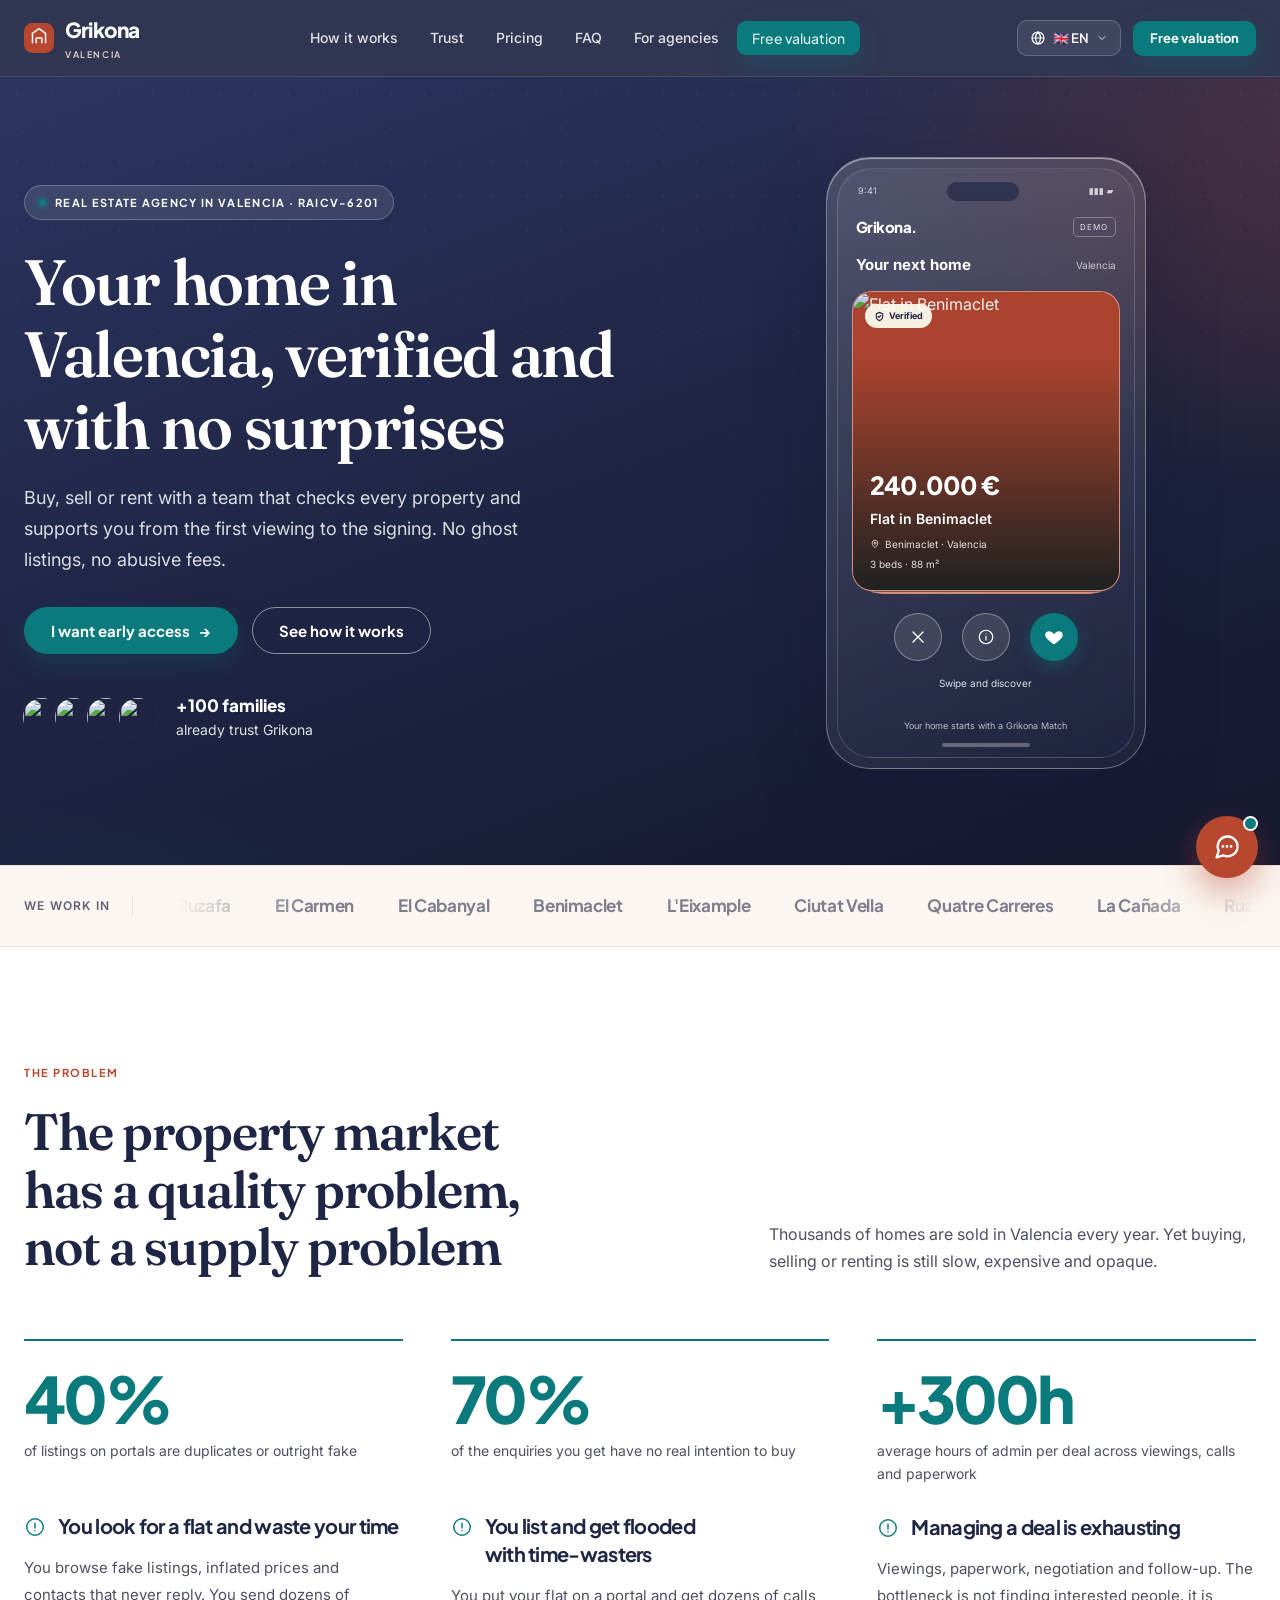
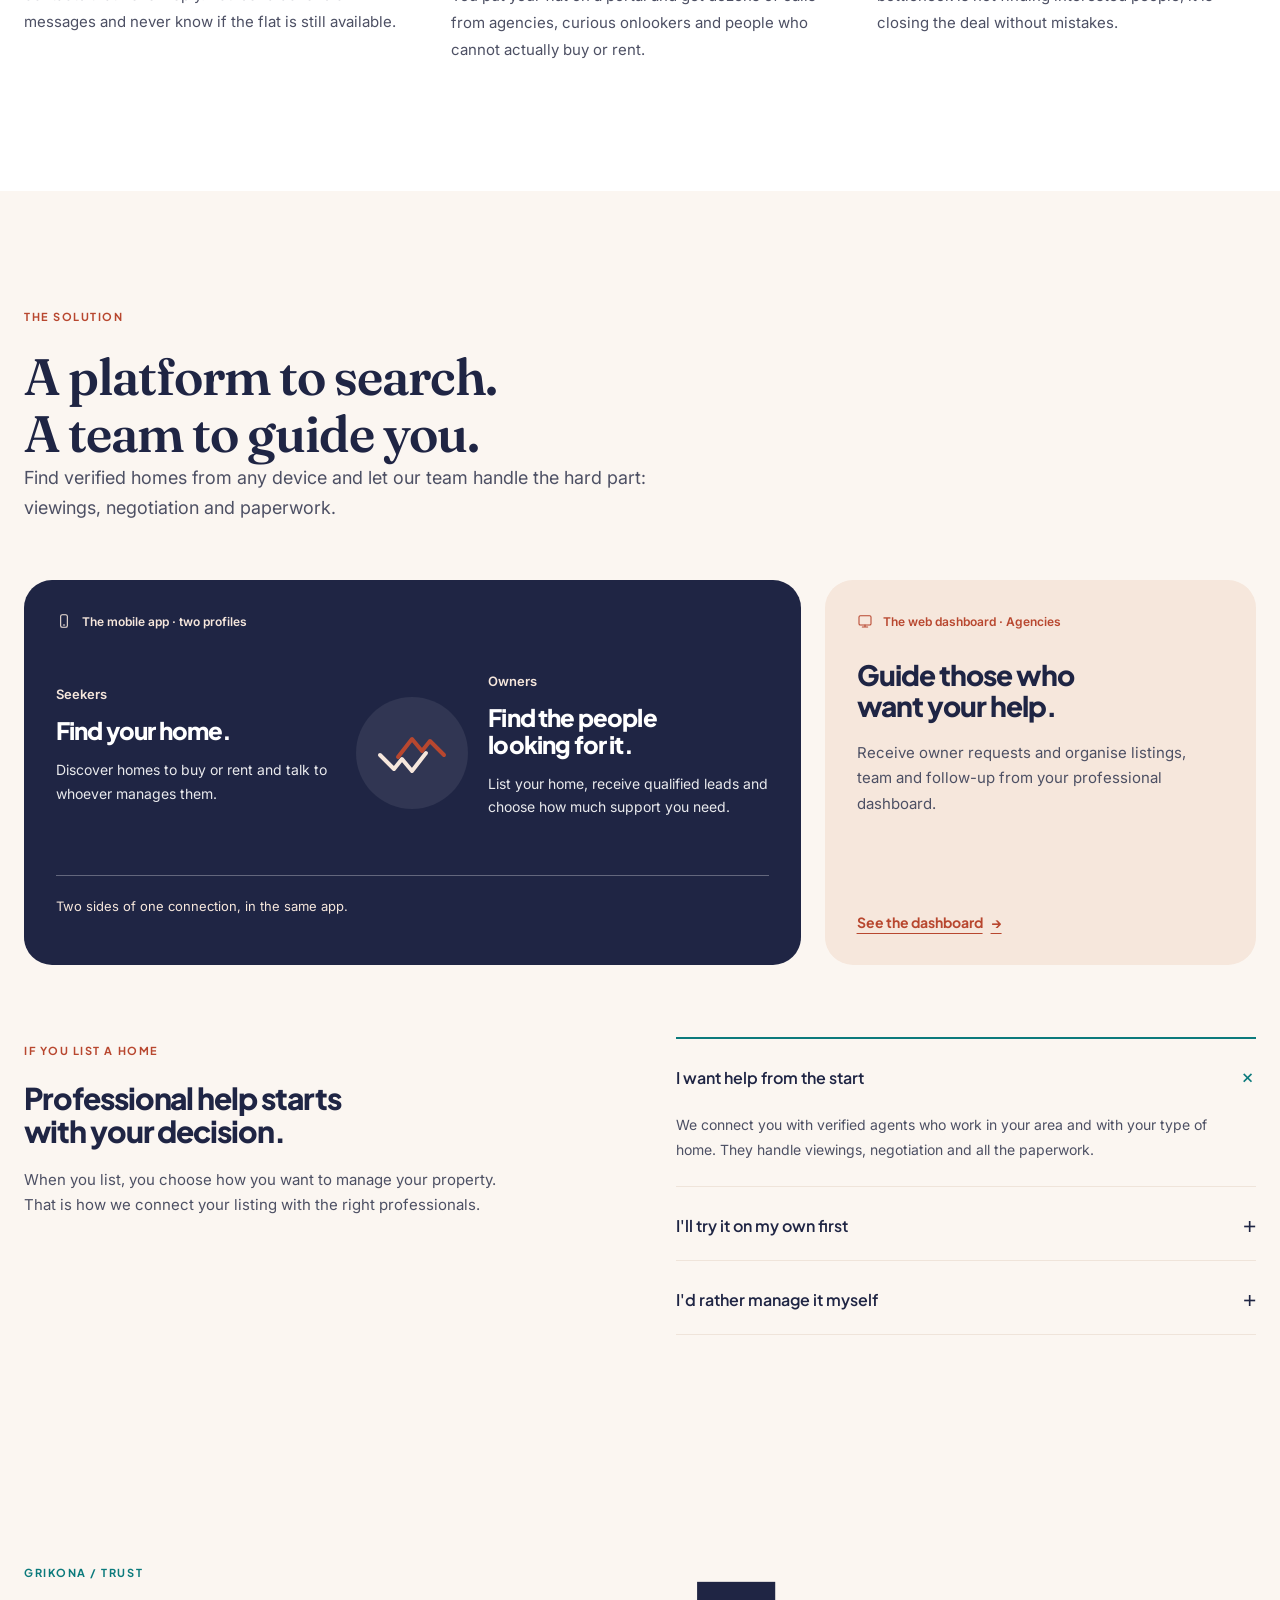
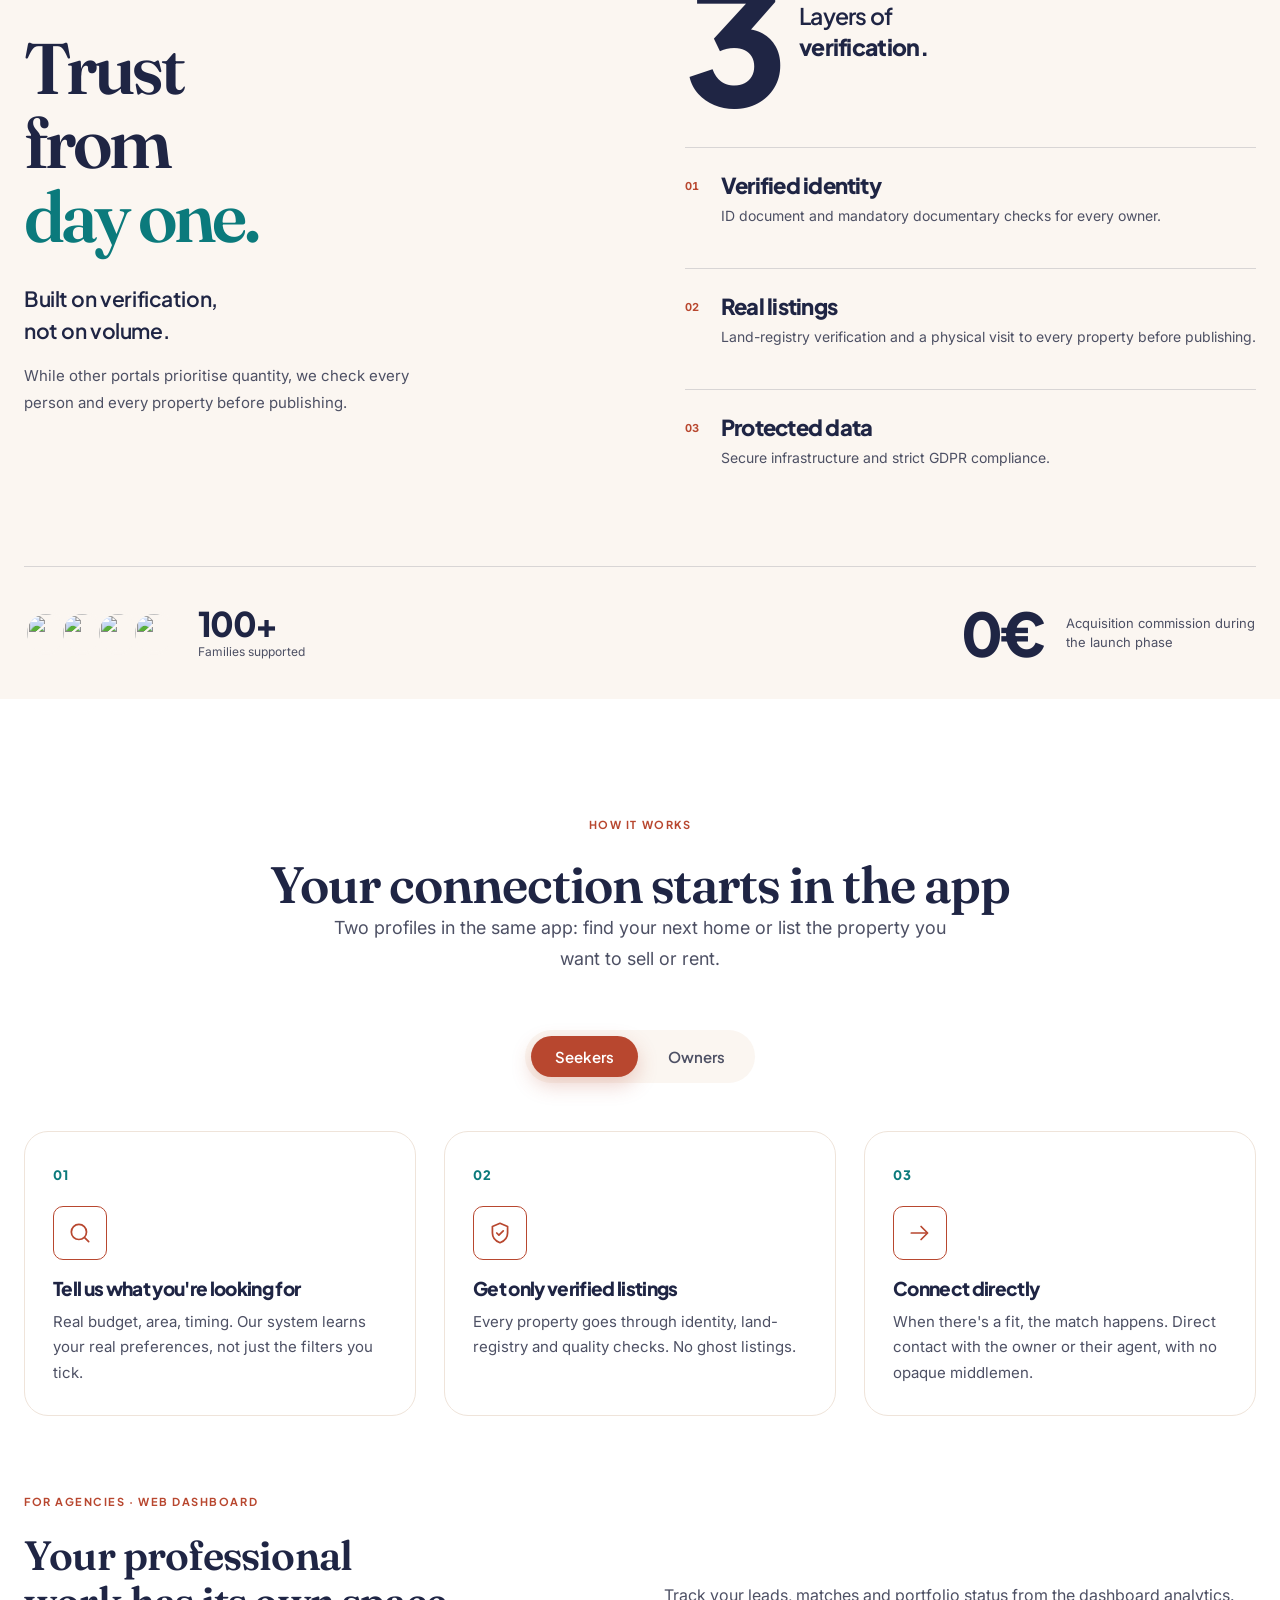
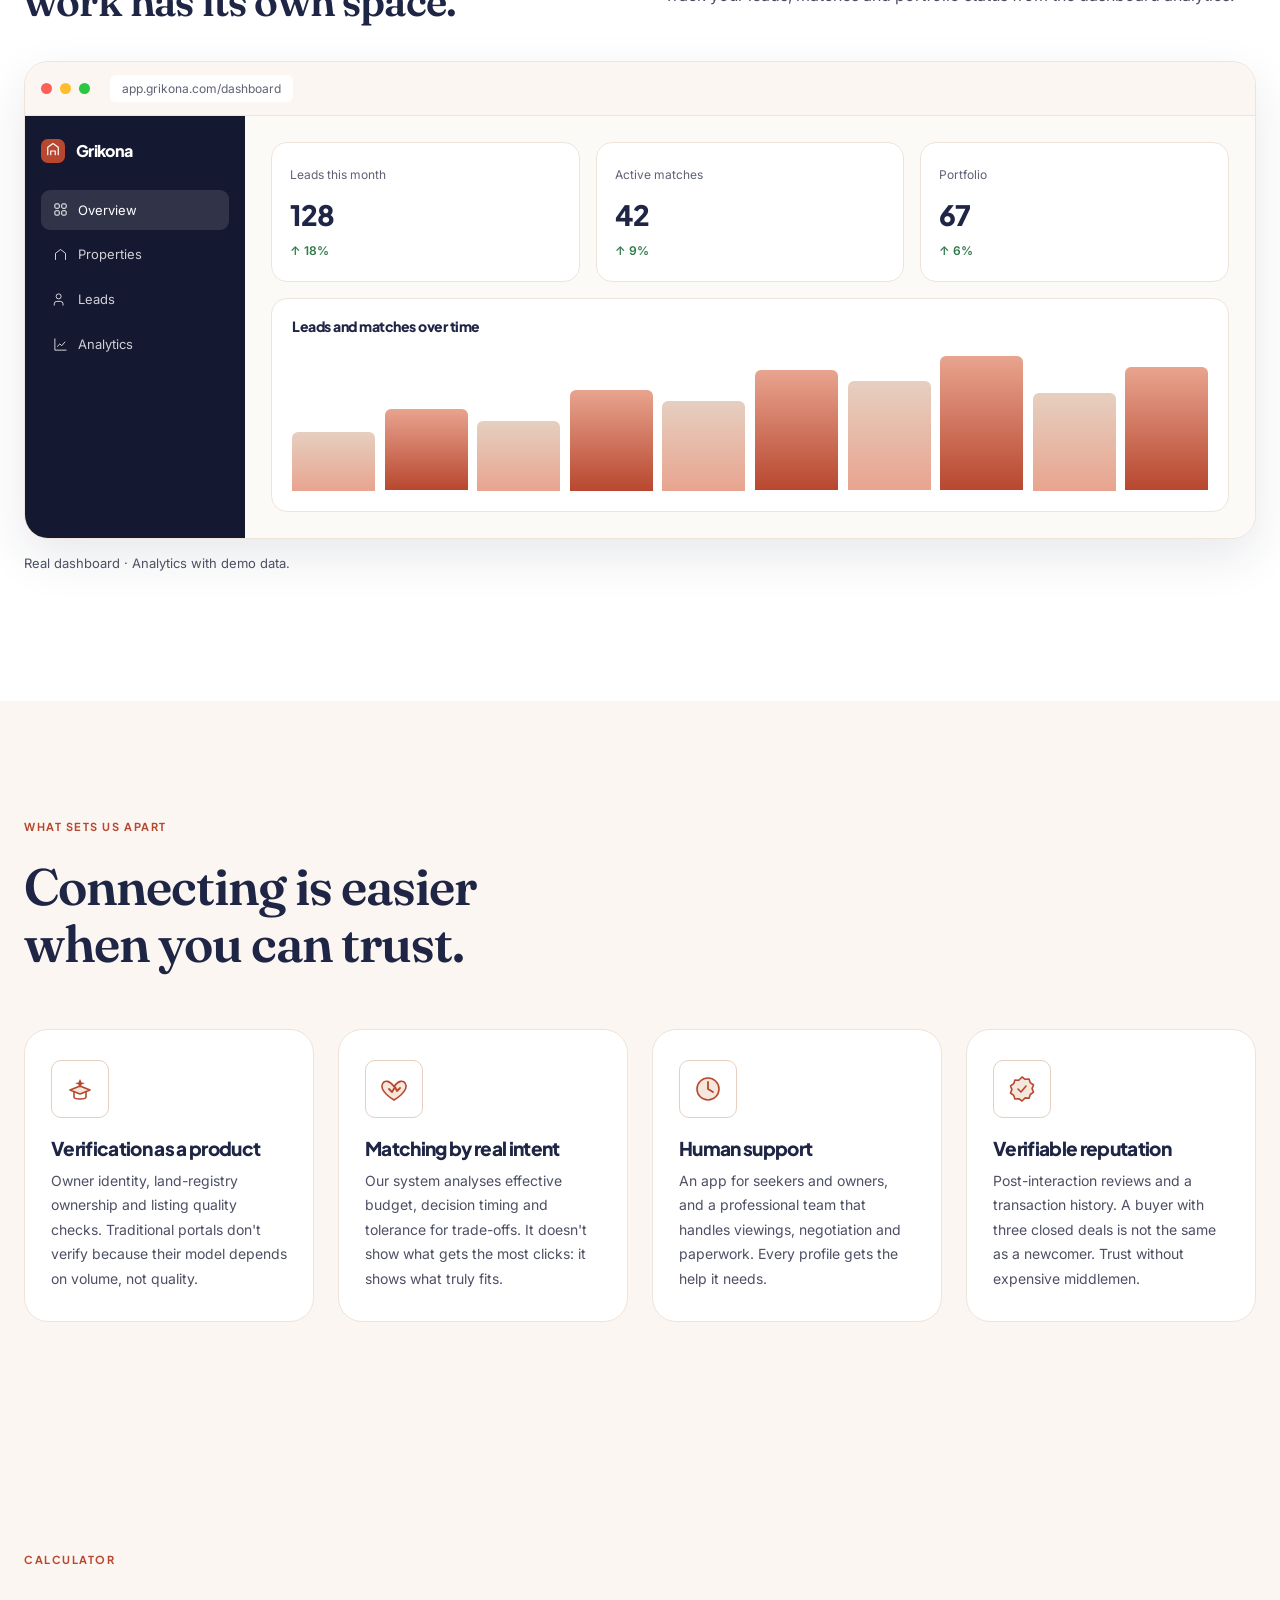
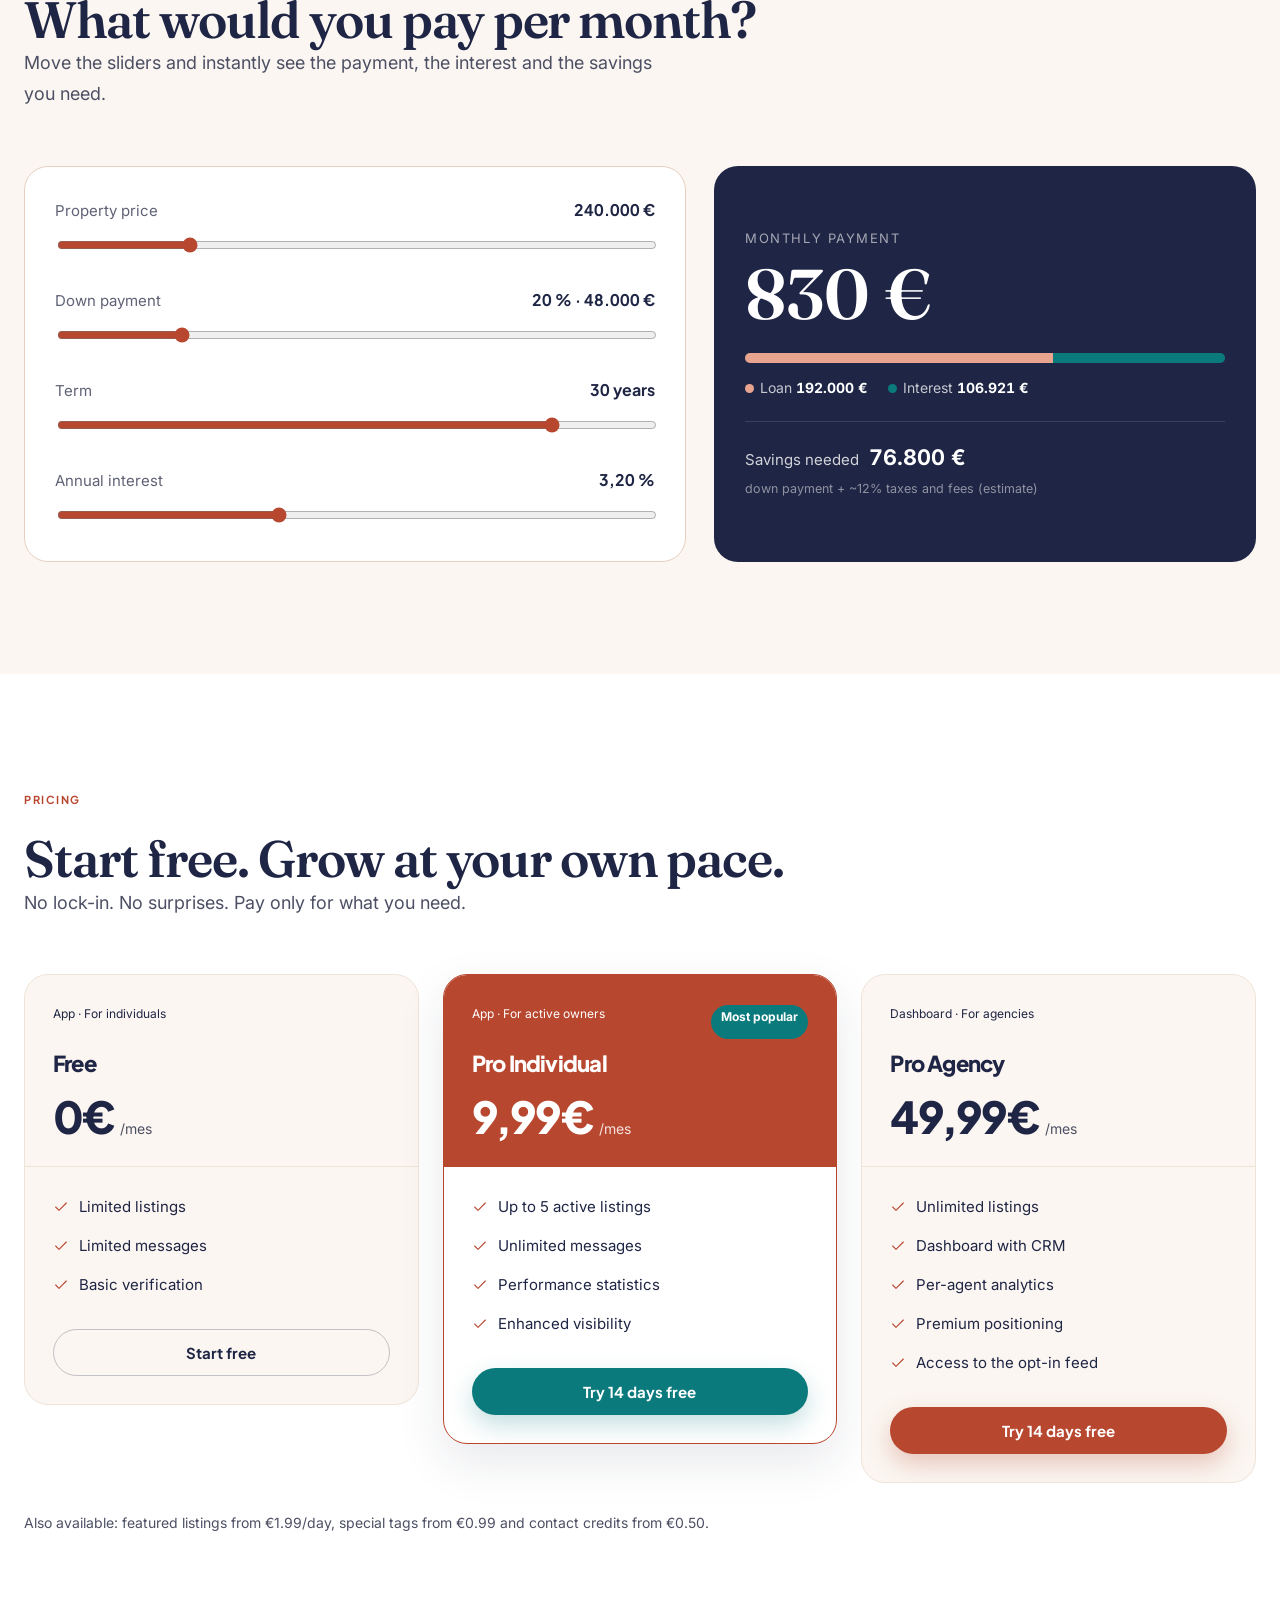
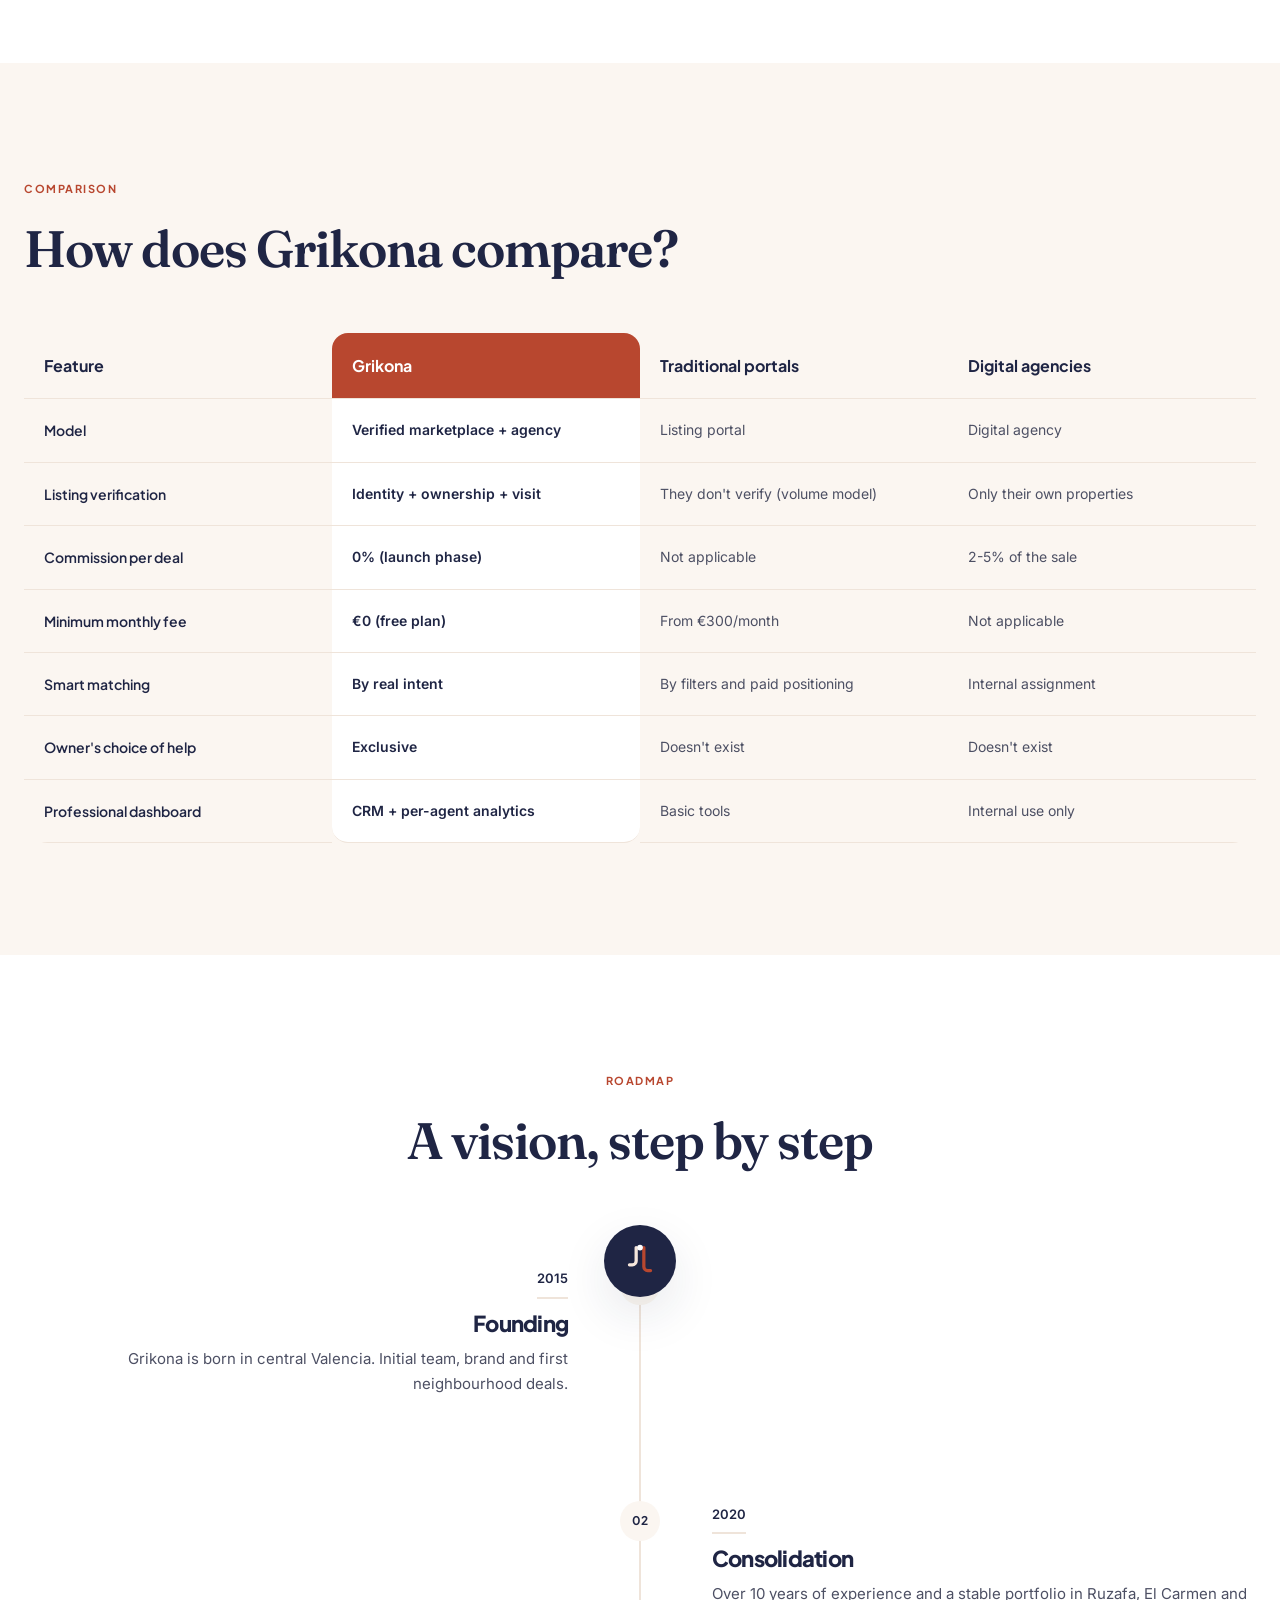
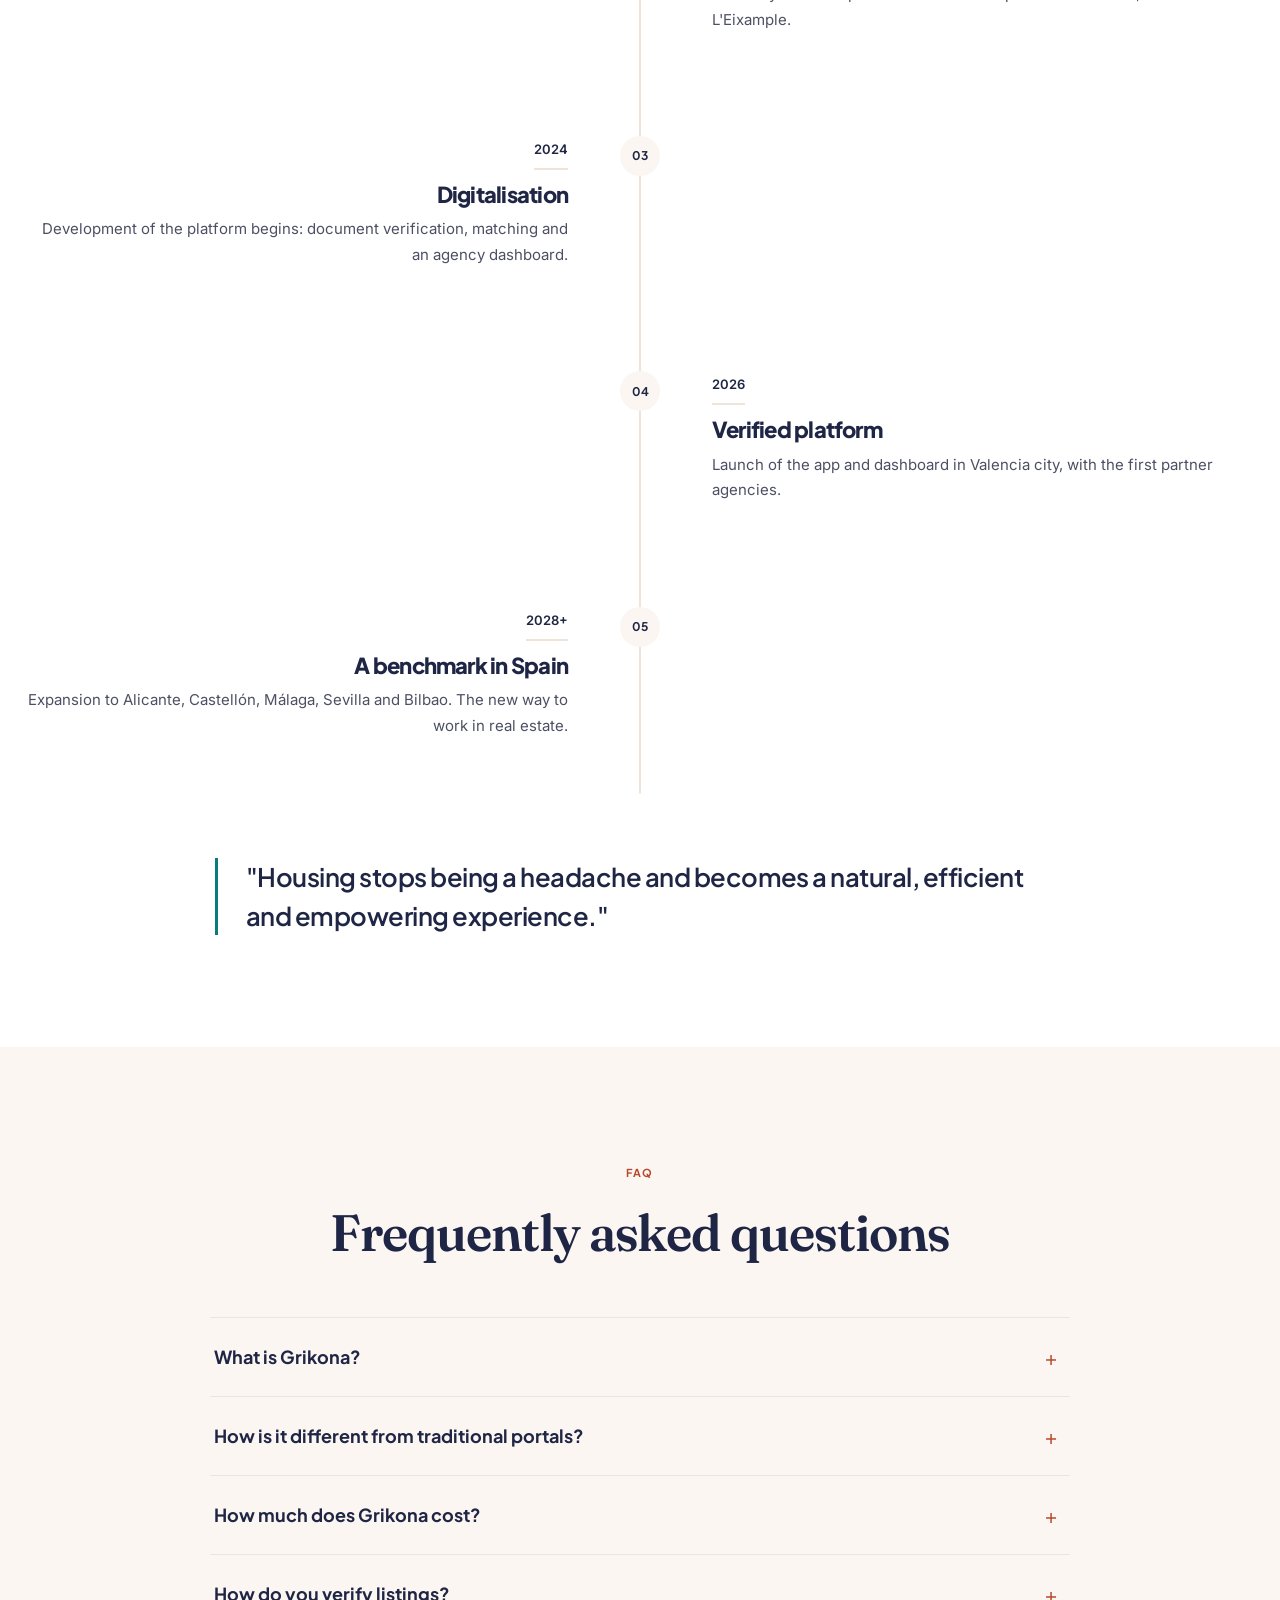
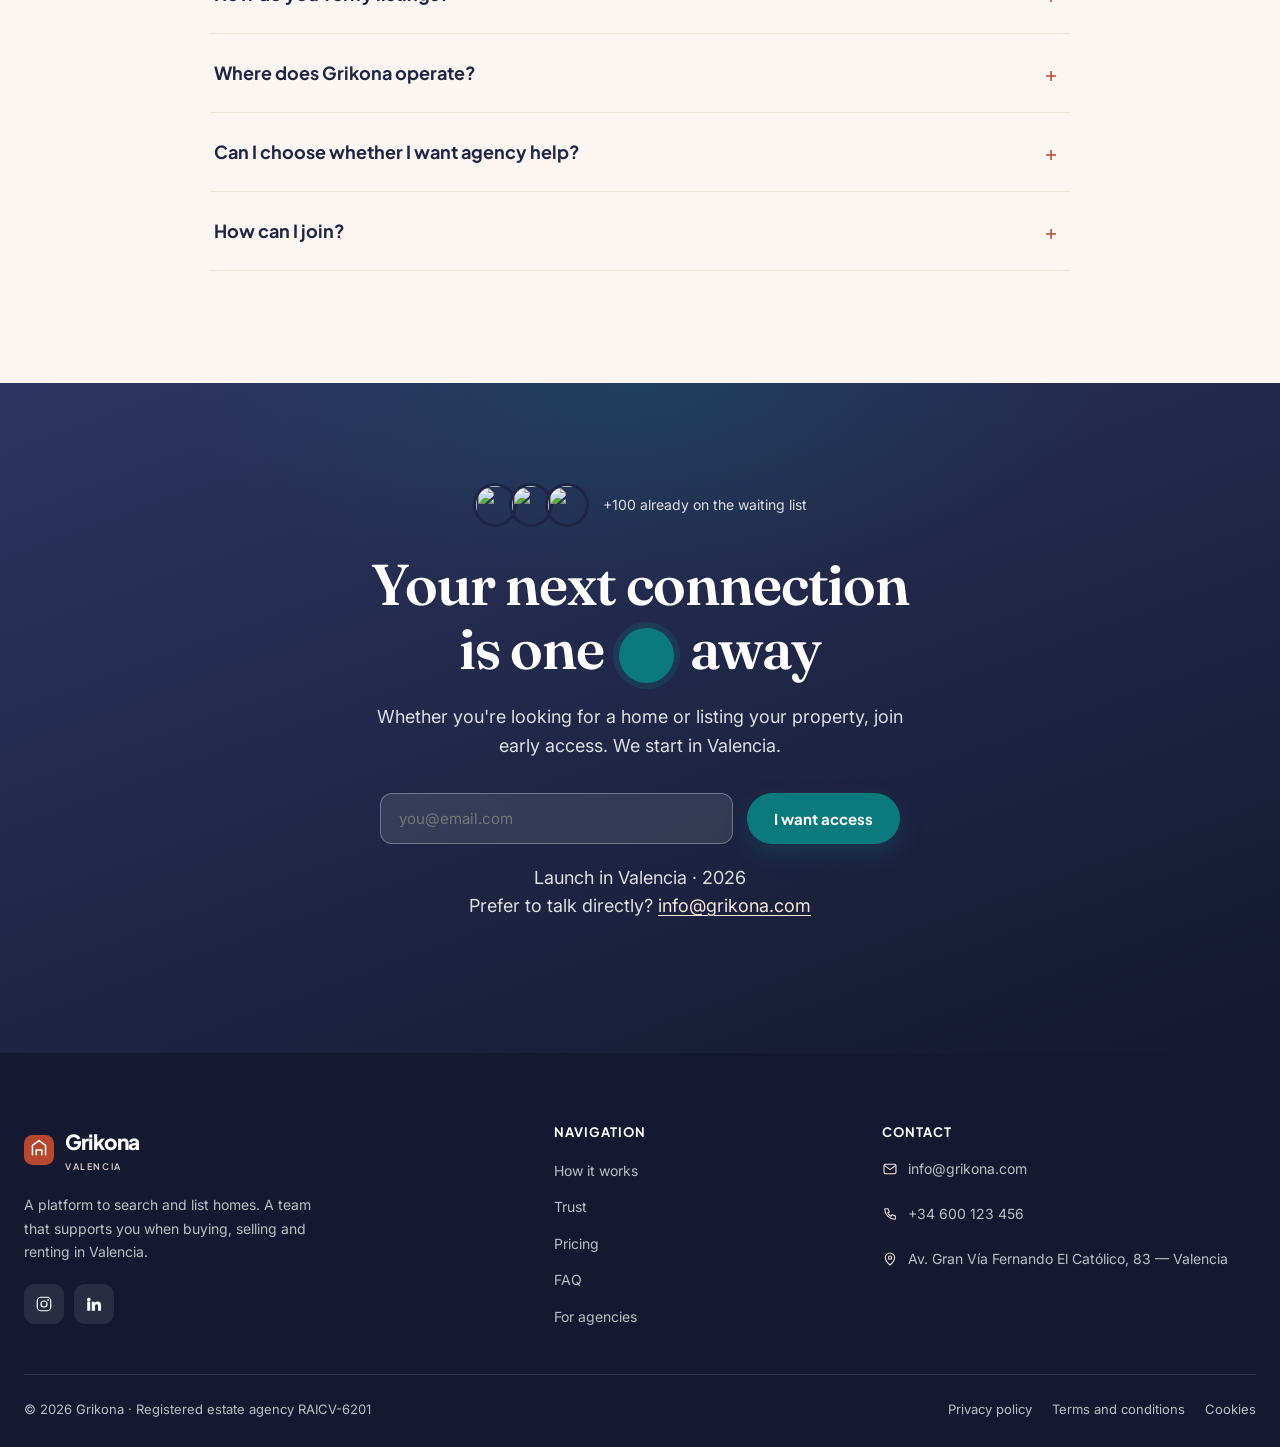
==== commit a2feb168: "Бегущая строка: своё окно с плавным затуханием по краям, бесшовный цикл, пауза при наведении Co-Auth" ====
--- a/index.html
+++ b/index.html
@@ -136,9 +136,11 @@
 <div class="strip">
   <div class="container strip__inner">
     <span class="strip__label" data-i18n="strip.label">Trabajamos en</span>
-    <div class="strip__track">
-      <span class="strip__item">Ruzafa</span><span class="strip__item">El Carmen</span><span class="strip__item">El Cabanyal</span><span class="strip__item">Benimaclet</span><span class="strip__item">L'Eixample</span><span class="strip__item">Ciutat Vella</span><span class="strip__item">Quatre Carreres</span><span class="strip__item">La Cañada</span>
-      <span class="strip__item">Ruzafa</span><span class="strip__item">El Carmen</span><span class="strip__item">El Cabanyal</span><span class="strip__item">Benimaclet</span><span class="strip__item">L'Eixample</span><span class="strip__item">Ciutat Vella</span><span class="strip__item">Quatre Carreres</span><span class="strip__item">La Cañada</span>
+    <div class="strip__viewport">
+      <div class="strip__track">
+        <span class="strip__item">Ruzafa</span><span class="strip__item">El Carmen</span><span class="strip__item">El Cabanyal</span><span class="strip__item">Benimaclet</span><span class="strip__item">L'Eixample</span><span class="strip__item">Ciutat Vella</span><span class="strip__item">Quatre Carreres</span><span class="strip__item">La Cañada</span>
+        <span class="strip__item">Ruzafa</span><span class="strip__item">El Carmen</span><span class="strip__item">El Cabanyal</span><span class="strip__item">Benimaclet</span><span class="strip__item">L'Eixample</span><span class="strip__item">Ciutat Vella</span><span class="strip__item">Quatre Carreres</span><span class="strip__item">La Cañada</span>
+      </div>
     </div>
   </div>
 </div>
--- a/css/styles.css
+++ b/css/styles.css
@@ -304,8 +304,13 @@
 .strip { background: var(--bg-gray); padding: 26px 0; border-top: 1px solid var(--bg-gray-dark); border-bottom: 1px solid var(--bg-gray-dark); overflow: hidden; }
 .strip__inner { display: flex; align-items: center; gap: 44px; }
 .strip__label { flex: none; font-size: 12px; font-weight: 600; color: var(--text-muted); text-transform: uppercase; letter-spacing: .1em; }
-.strip__track { display: flex; gap: 44px; animation: marquee 28s linear infinite; white-space: nowrap; }
-.strip__item { font-family: var(--font-heading); font-weight: 700; font-size: 17px; color: var(--text-muted); opacity: .8; letter-spacing: -.02em; }
+.strip__label { position: relative; padding-right: 22px; border-right: 1px solid var(--bg-gray-dark); }
+.strip__viewport { flex: 1; min-width: 0; overflow: hidden;
+  -webkit-mask-image: linear-gradient(90deg, transparent 0, #000 12%, #000 88%, transparent 100%);
+          mask-image: linear-gradient(90deg, transparent 0, #000 12%, #000 88%, transparent 100%); }
+.strip__track { display: flex; width: max-content; animation: marquee 40s linear infinite; white-space: nowrap; will-change: transform; }
+.strip__viewport:hover .strip__track { animation-play-state: paused; }
+.strip__item { padding-right: 44px; font-family: var(--font-heading); font-weight: 700; font-size: 17px; color: var(--text-muted); opacity: .8; letter-spacing: -.02em; }
 @keyframes marquee { from { transform: translateX(0); } to { transform: translateX(-50%); } }
 @media (prefers-reduced-motion: reduce) { .strip__track { animation: none; } }
 
@@ -752,7 +757,8 @@
   .final-cta__actions { flex-direction: column; align-items: stretch; }
   .final-cta__actions .btn,
   .final-cta__actions input { width: 100%; }
-  .strip__label { font-size: 11px; }
+  .strip__label { font-size: 11px; padding-right: 14px; }
+  .strip__inner { gap: 16px; }
   .showcase__frame { border-radius: var(--radius); }
 }
 
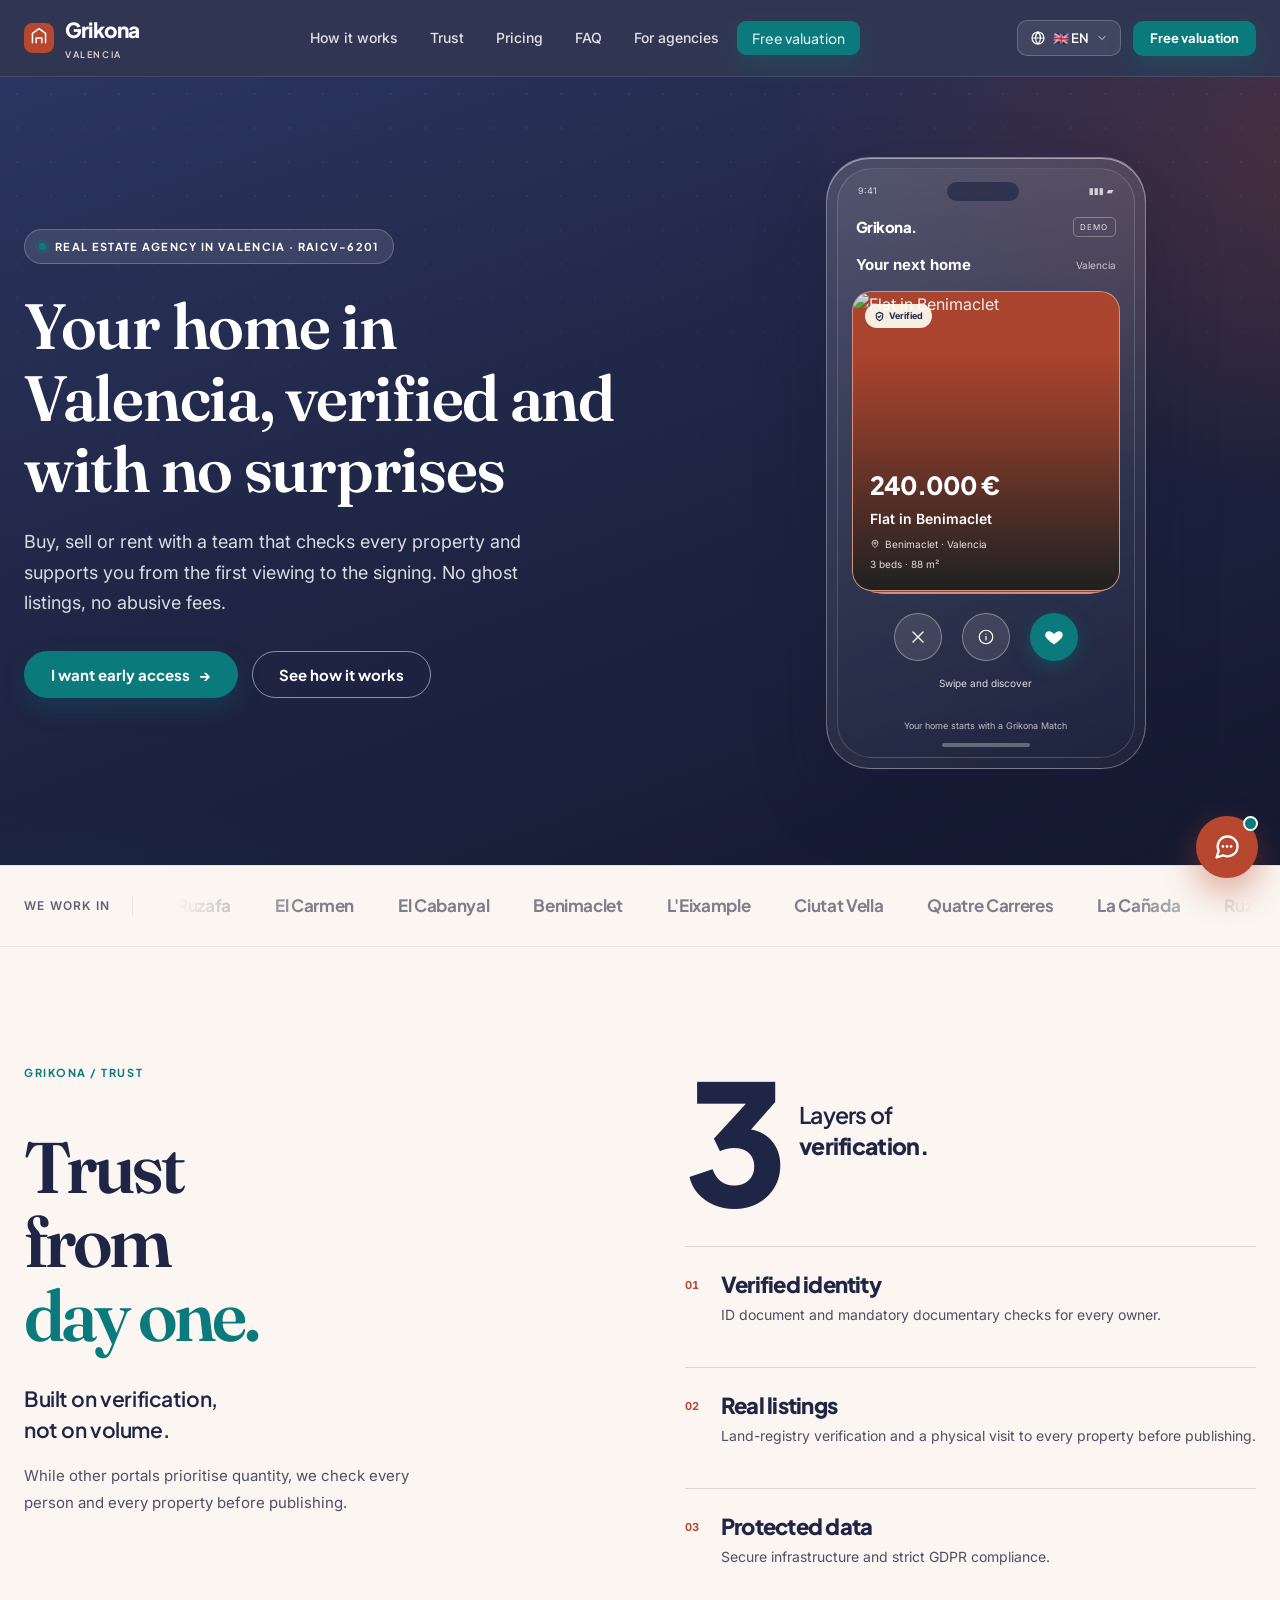
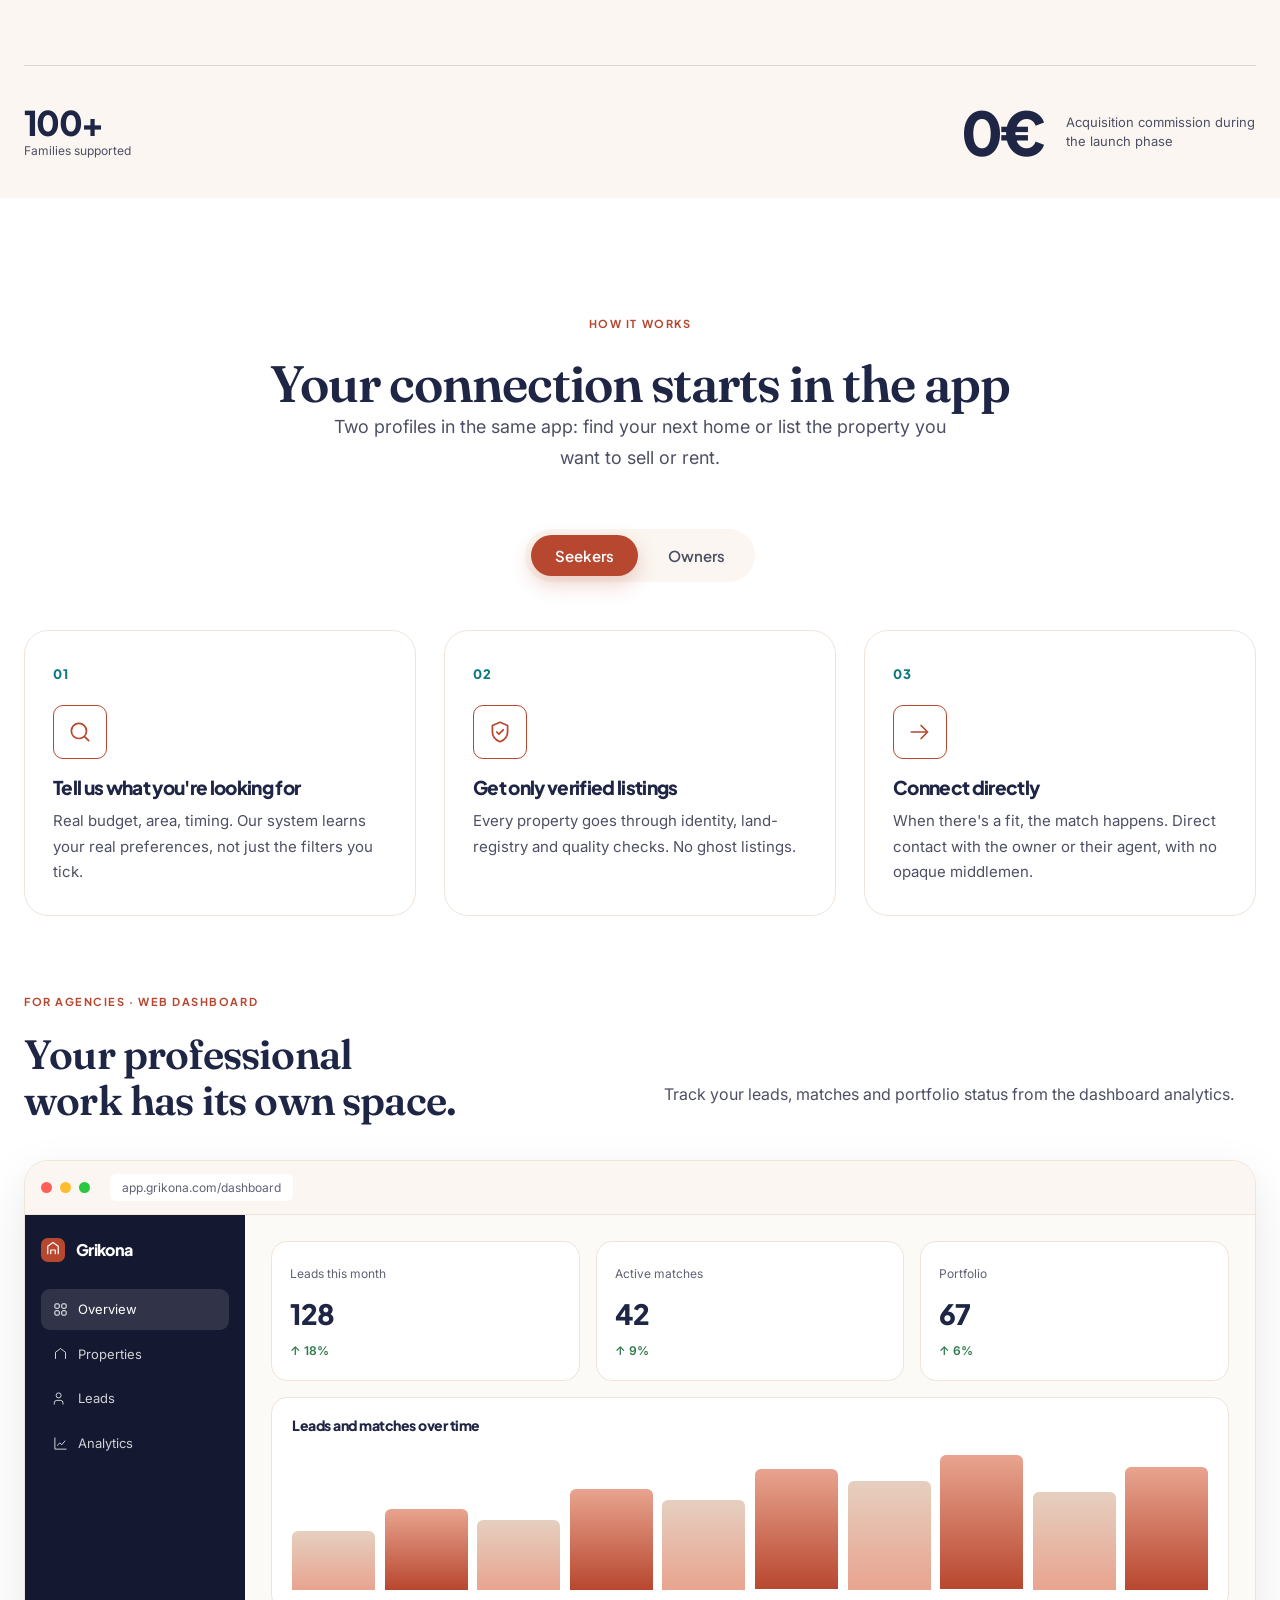
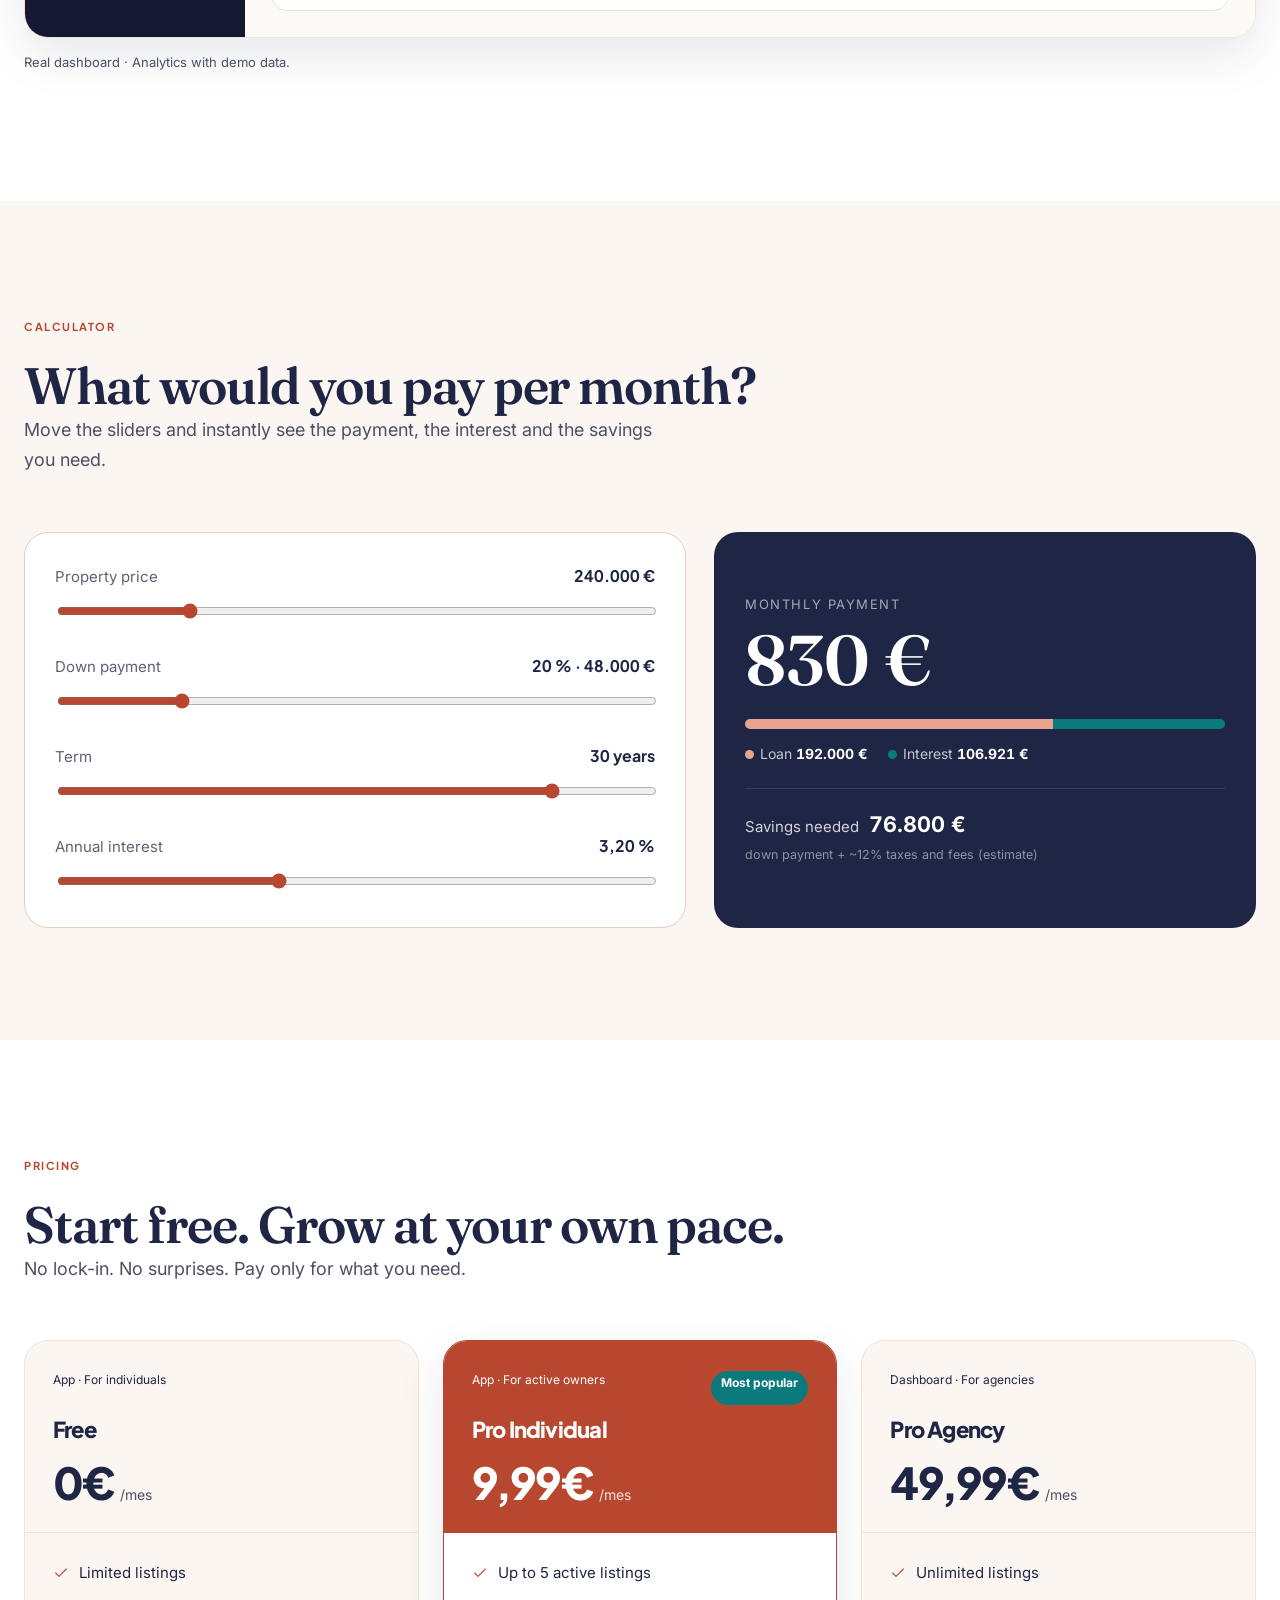
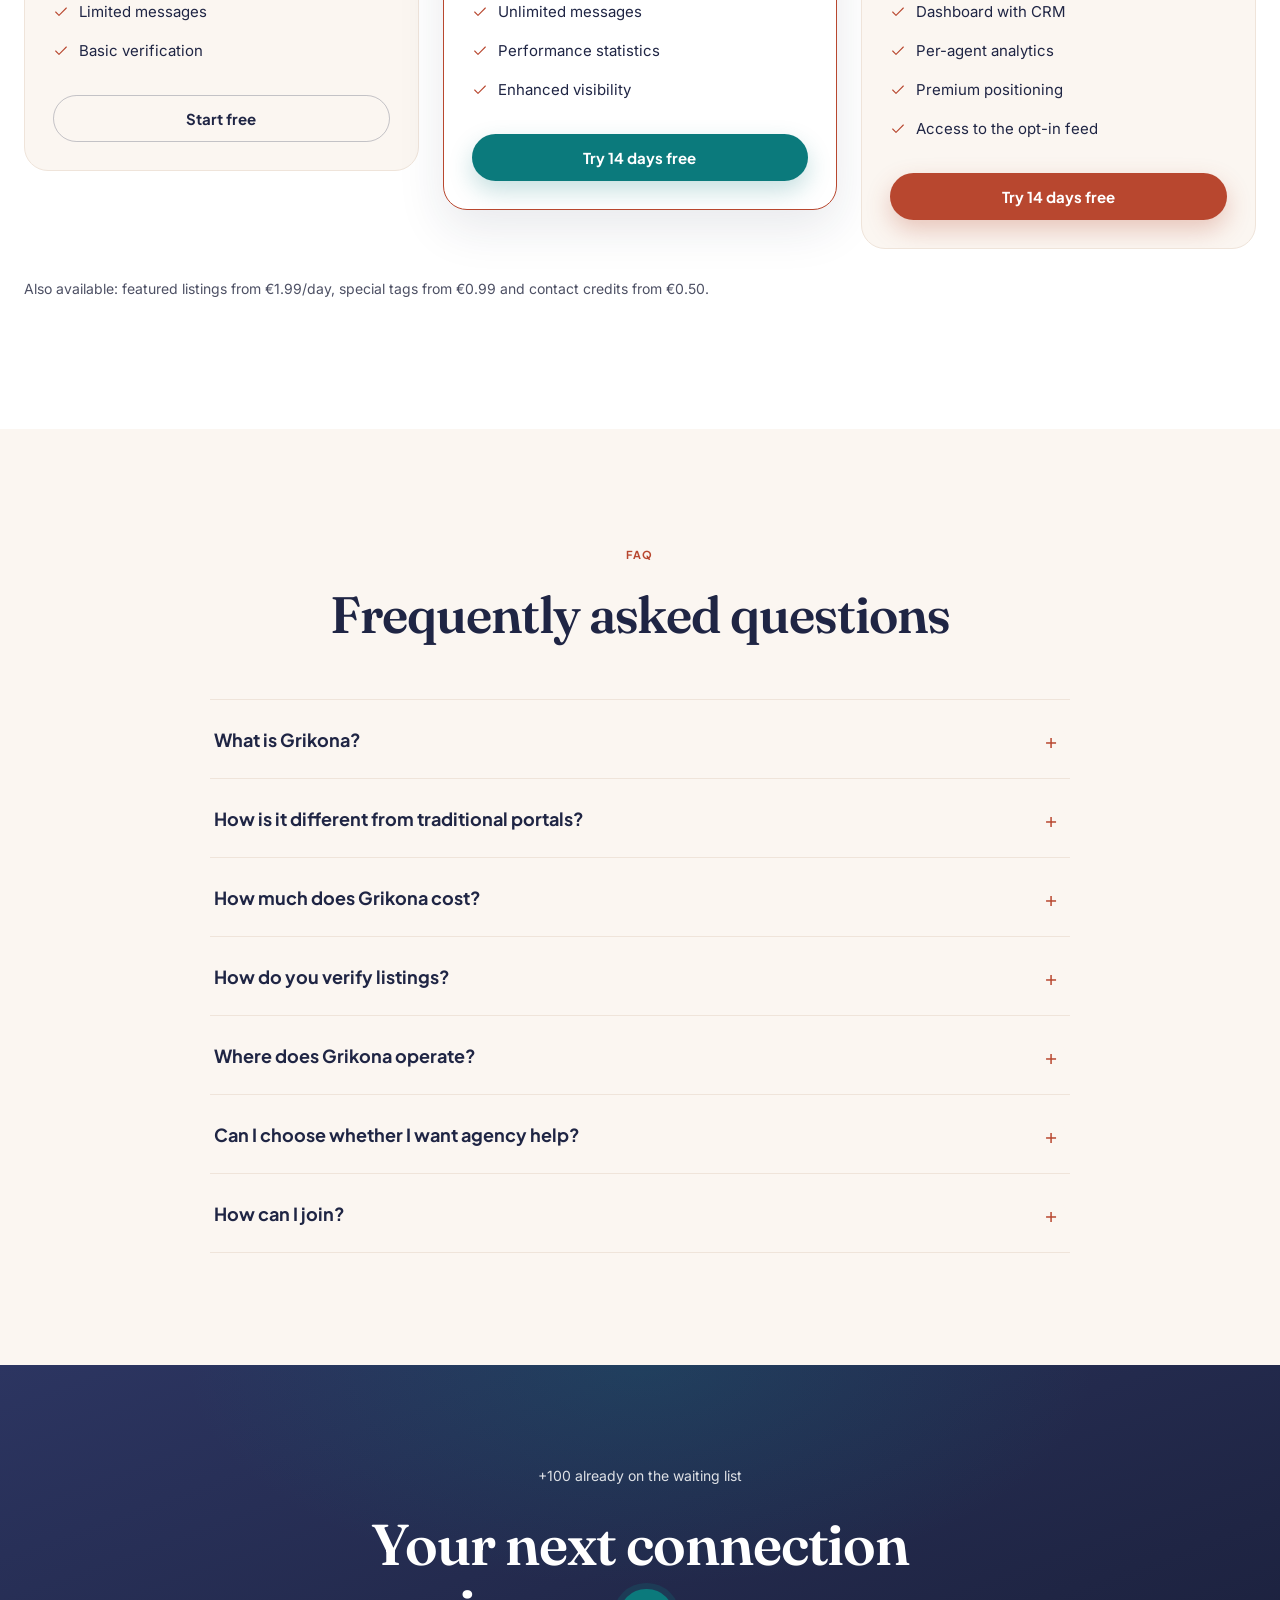
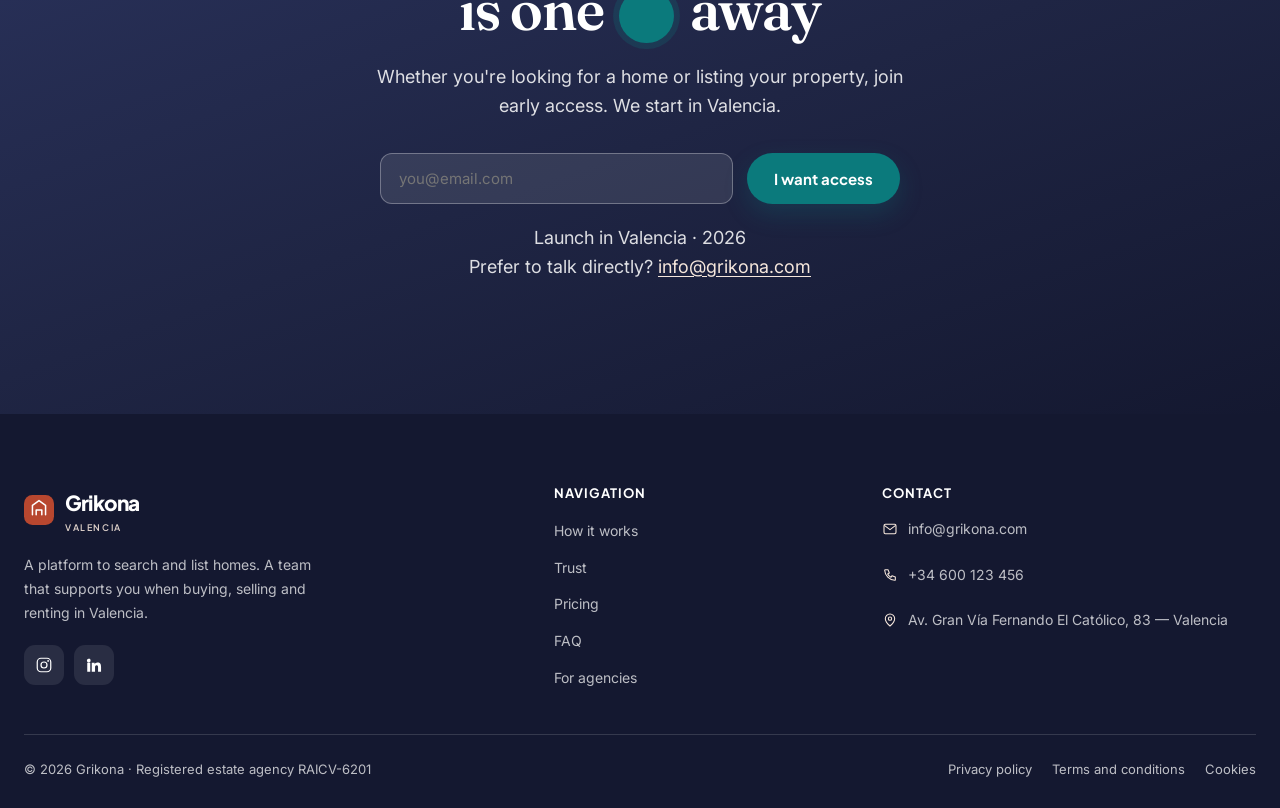
==== commit 83c9ed19: "Главная: убраны дублирующие разделы (проблема, решение, преимущества, сравнение, роадмап), плашка ге" ====
--- a/index.html
+++ b/index.html
@@ -18,7 +18,6 @@
   <link rel="icon" type="image/svg+xml" href="img/favicon.svg">
 </head>
 <body>
-<div class="scroll-progress" aria-hidden="true"></div>
 
 <!-- ===================== HEADER ===================== -->
 <header class="site-header" id="siteHeader">
@@ -33,7 +32,7 @@
     </a>
 
     <ul class="nav-links">
-      <li><a href="#solucion" data-i18n="nav.how">Cómo funciona</a></li>
+      <li><a href="#como" data-i18n="nav.how">Cómo funciona</a></li>
       <li><a href="#confianza" data-i18n="nav.trust">Confianza</a></li>
       <li><a href="#precios" data-i18n="nav.pricing">Precios</a></li>
       <li><a href="#faq" data-i18n="nav.faq">FAQ</a></li>
@@ -73,11 +72,7 @@
         <p class="hero__lead" data-i18n="hero.lead">Compra, vende o alquila con un equipo que comprueba cada propiedad y te acompaña de la primera visita a la firma. Sin anuncios fantasma, sin comisiones abusivas.</p>
         <div class="hero__actions">
           <a href="#contacto" class="btn btn-secondary"><span data-i18n="hero.cta1">Quiero acceso anticipado</span> <span class="arrow">→</span></a>
-          <a href="#solucion" class="btn btn-outline-light" data-i18n="hero.cta2">Ver cómo funciona</a>
-        </div>
-        <div class="geo-card" id="geoCard" hidden>
-          <span class="geo-card__icon" aria-hidden="true"><svg width="18" height="18" viewBox="0 0 24 24" fill="none" stroke="currentColor" stroke-width="1.6" stroke-linecap="round" stroke-linejoin="round"><path d="M12 21s-7-6.2-7-11.5A7 7 0 0 1 19 9.5C19 14.8 12 21 12 21z"/><circle cx="12" cy="9.5" r="2.5"/></svg></span>
-          <span class="geo-card__text" id="geoText"></span>
+          <a href="#como" class="btn btn-outline-light" data-i18n="hero.cta2">Ver cómo funciona</a>
         </div>
         <div class="vlc-live" id="vlcLive" hidden>
           <span class="vlc-live__dot" aria-hidden="true"></span>
@@ -86,15 +81,6 @@
           <span class="vlc-live__item" id="vlcWx"></span>
           <span class="vlc-live__item" id="vlcSea"></span>
           <span class="vlc-live__item" id="vlcSun"></span>
-        </div>
-        <div class="hero__social">
-          <div class="hero__avatars">
-            <img src="https://images.unsplash.com/photo-1494790108377-be9c29b29330?auto=format&amp;fit=crop&amp;w=100&amp;q=80" alt="" width="44" height="44" loading="lazy">
-            <img src="https://images.unsplash.com/photo-1500648767791-00dcc994a43e?auto=format&amp;fit=crop&amp;w=100&amp;q=80" alt="" width="44" height="44" loading="lazy">
-            <img src="https://images.unsplash.com/photo-1438761681033-6461ffad8d80?auto=format&amp;fit=crop&amp;w=100&amp;q=80" alt="" width="44" height="44" loading="lazy">
-            <img src="https://images.unsplash.com/photo-1472099645785-5658abf4ff4e?auto=format&amp;fit=crop&amp;w=100&amp;q=80" alt="" width="44" height="44" loading="lazy">
-          </div>
-          <p><strong data-i18n="hero.socialStrong">+100 familias</strong> <span data-i18n="hero.socialText">ya confían en Grikona</span></p>
         </div>
       </div>
 
@@ -145,122 +131,7 @@
   </div>
 </div>
 
-<!-- ===================== PROBLEM ===================== -->
-<section class="section" id="problema">
-  <div class="container">
-    <div class="problem-intro reveal">
-      <div>
-        <span class="eyebrow" data-i18n="problem.eyebrow">El problema</span>
-        <h2 data-i18n="problem.h2">El mercado inmobiliario tiene un problema de calidad, no de oferta</h2>
-      </div>
-      <p class="lead" data-i18n="problem.lead">Miles de viviendas se venden cada año en Valencia. Pero la experiencia de comprar, vender o alquilar sigue siendo lenta, cara y opaca.</p>
-    </div>
-
-    <div class="problems">
-      <article class="problem reveal" data-delay="1">
-        <span class="problem__stat" data-count="40" data-suffix="%">0%</span>
-        <p class="problem__label" data-i18n="problem.1.label">de anuncios en portales son duplicados o directamente fantasma</p>
-        <h3 class="problem__title">
-          <svg width="22" height="22" viewBox="0 0 24 24" fill="none"><circle cx="12" cy="12" r="9" stroke="currentColor" stroke-width="1.6"/><path d="M12 8v5M12 16h.01" stroke="currentColor" stroke-width="1.6" stroke-linecap="round"/></svg>
-          <span data-i18n="problem.1.title">Buscas piso y pierdes el tiempo</span>
-        </h3>
-        <p class="problem__body" data-i18n="problem.1.body">Navegas entre anuncios falsos, precios inflados y contactos que nunca responden. Envías decenas de mensajes y no sabes si el piso sigue disponible.</p>
-      </article>
-
-      <article class="problem reveal" data-delay="2">
-        <span class="problem__stat" data-count="70" data-suffix="%">0%</span>
-        <p class="problem__label" data-i18n="problem.2.label">de los contactos que recibes no tienen intención real de comprar</p>
-        <h3 class="problem__title">
-          <svg width="22" height="22" viewBox="0 0 24 24" fill="none"><circle cx="12" cy="12" r="9" stroke="currentColor" stroke-width="1.6"/><path d="M12 8v5M12 16h.01" stroke="currentColor" stroke-width="1.6" stroke-linecap="round"/></svg>
-          <span data-i18n="problem.2.title">Publicas y te llueven curiosos</span>
-        </h3>
-        <p class="problem__body" data-i18n="problem.2.body">Pones tu piso en un portal y recibes decenas de llamadas de agencias, curiosos y personas que no están en posición de comprar o alquilar.</p>
-      </article>
-
-      <article class="problem reveal" data-delay="3">
-        <span class="problem__stat" data-count="300" data-prefix="+" data-suffix="h">+0h</span>
-        <p class="problem__label" data-i18n="problem.3.label">de gestión media por operación entre visitas, llamadas y papeleo</p>
-        <h3 class="problem__title">
-          <svg width="22" height="22" viewBox="0 0 24 24" fill="none"><circle cx="12" cy="12" r="9" stroke="currentColor" stroke-width="1.6"/><path d="M12 8v5M12 16h.01" stroke="currentColor" stroke-width="1.6" stroke-linecap="round"/></svg>
-          <span data-i18n="problem.3.title">Gestionar una operación desgasta</span>
-        </h3>
-        <p class="problem__body" data-i18n="problem.3.body">Visitas, documentación, negociación y seguimiento. El cuello de botella no es encontrar interesados, es llevar la operación hasta el final sin errores.</p>
-      </article>
-    </div>
-  </div>
-</section>
-
-<!-- ===================== SOLUTION ===================== -->
-<section class="section section--gray" id="solucion">
-  <div class="container">
-    <div class="section-head reveal">
-      <span class="eyebrow" data-i18n="solution.eyebrow">La solución</span>
-      <h2 data-i18n="solution.h2">Una plataforma para buscar. Un equipo para acompañarte.</h2>
-      <p class="lead" data-i18n="solution.lead">Encuentra viviendas verificadas desde cualquier dispositivo y deja que nuestro equipo se encargue de la parte difícil: visitas, negociación y papeleo.</p>
-    </div>
-
-    <div class="platforms">
-      <div class="solution-app reveal">
-        <span class="platform-label">
-          <svg width="16" height="16" viewBox="0 0 24 24" fill="none"><rect x="7" y="2.5" width="10" height="19" rx="2.5" stroke="currentColor" stroke-width="1.6"/><path d="M11 18h2" stroke="currentColor" stroke-width="1.6" stroke-linecap="round"/></svg>
-          <span data-i18n="solution.appLabel">La app móvil · dos perfiles</span>
-        </span>
-        <div class="connection">
-          <div class="person">
-            <span data-i18n="solution.seekers">Buscadores</span>
-            <h3 data-i18n="solution.seekersH">Encuentra tu hogar.</h3>
-            <p data-i18n="solution.seekersP">Descubre viviendas para comprar o alquilar y habla con quien las gestiona.</p>
-          </div>
-          <div class="hands">
-            <svg viewBox="0 0 120 120" fill="none" aria-hidden="true">
-              <circle cx="60" cy="60" r="56" fill="rgba(255,255,255,.08)"/>
-              <path d="M28 62l14 14 8-10 10 12 14-18" stroke="#F6E7DC" stroke-width="4" stroke-linecap="round" stroke-linejoin="round"/>
-              <path d="M92 62L78 48l-8 10-10-12-14 18" stroke="#B8472F" stroke-width="4" stroke-linecap="round" stroke-linejoin="round"/>
-            </svg>
-          </div>
-          <div class="person">
-            <span data-i18n="solution.owners">Propietarios</span>
-            <h3 data-i18n="solution.ownersH">Encuentra a quien lo busca.</h3>
-            <p data-i18n="solution.ownersP">Publica tu vivienda, recibe contactos cualificados y elige cuánto apoyo necesitas.</p>
-          </div>
-        </div>
-        <p class="app-closing" data-i18n="solution.appClosing">Dos lados de una misma conexión, en la misma app.</p>
-      </div>
-
-      <div class="solution-dash reveal" data-delay="1">
-        <span class="platform-label">
-          <svg width="16" height="16" viewBox="0 0 24 24" fill="none"><rect x="3" y="4" width="18" height="14" rx="2" stroke="currentColor" stroke-width="1.6"/><path d="M8 21h8M12 18v3" stroke="currentColor" stroke-width="1.6" stroke-linecap="round"/></svg>
-          <span data-i18n="solution.dashLabel">El panel web · Inmobiliarias</span>
-        </span>
-        <h3 data-i18n="solution.dashH">Acompaña a quien quiere tu ayuda.</h3>
-        <p data-i18n="solution.dashP">Recibe solicitudes de propietarios y organiza captaciones, equipo y seguimiento desde tu panel profesional.</p>
-        <a href="inmobiliarias.html"><span data-i18n="solution.dashLink">Conoce el dashboard</span> <span>→</span></a>
-      </div>
-    </div>
-
-    <div class="solution-help">
-      <div class="reveal">
-        <span class="eyebrow" data-i18n="solution.helpEyebrow">Si publicas una vivienda</span>
-        <h3 data-i18n="solution.helpH">La ayuda profesional empieza con tu decisión.</h3>
-        <p data-i18n="solution.helpP">Al publicar, eliges cómo quieres gestionar tu inmueble. Así conectamos tu anuncio con los profesionales adecuados.</p>
-      </div>
-      <div class="choices reveal" data-delay="1">
-        <div class="choice" data-selected="true">
-          <button class="choice__btn" type="button"><span data-i18n="choice1">Quiero ayuda desde el principio</span> <span class="sign">+</span></button>
-          <div class="choice__panel"><p data-i18n="choice1p">Te conectamos con agentes verificados que trabajan en tu zona y con tu tipo de vivienda. Ellos se encargan de las visitas, la negociación y toda la documentación.</p></div>
-        </div>
-        <div class="choice">
-          <button class="choice__btn" type="button"><span data-i18n="choice2">Primero lo intento por mi cuenta</span> <span class="sign">+</span></button>
-          <div class="choice__panel"><p data-i18n="choice2p">Si eliges esta opción y no encuentras un match en un plazo razonable, se activa la conexión con profesionales. Tú decides dejar preparada esa ayuda.</p></div>
-        </div>
-        <div class="choice">
-          <button class="choice__btn" type="button"><span data-i18n="choice3">Prefiero gestionarlo directamente</span> <span class="sign">+</span></button>
-          <div class="choice__panel"><p data-i18n="choice3p">Publicas y hablas con compradores e inquilinos verificados. Mantienes la gestión de tu vivienda completamente en tus manos.</p></div>
-        </div>
-      </div>
-    </div>
-  </div>
-</section>
+
 
 <!-- ===================== TRUST ===================== -->
 <section class="trust" id="confianza">
@@ -297,12 +168,6 @@
 
     <div class="trust__footer">
       <div class="community">
-        <div class="community__avatars">
-          <img src="https://images.unsplash.com/photo-1494790108377-be9c29b29330?auto=format&amp;fit=crop&amp;w=100&amp;q=80" alt="" width="44" height="44" loading="lazy">
-          <img src="https://images.unsplash.com/photo-1500648767791-00dcc994a43e?auto=format&amp;fit=crop&amp;w=100&amp;q=80" alt="" width="44" height="44" loading="lazy">
-          <img src="https://images.unsplash.com/photo-1438761681033-6461ffad8d80?auto=format&amp;fit=crop&amp;w=100&amp;q=80" alt="" width="44" height="44" loading="lazy">
-          <img src="https://images.unsplash.com/photo-1472099645785-5658abf4ff4e?auto=format&amp;fit=crop&amp;w=100&amp;q=80" alt="" width="44" height="44" loading="lazy">
-        </div>
         <p><strong>100+</strong><span data-i18n="trust.community">Familias acompañadas</span></p>
       </div>
       <div class="launch-fee">
@@ -417,49 +282,6 @@
   </div>
 </section>
 
-<!-- ===================== FEATURES ===================== -->
-<section class="section section--gray">
-  <div class="container">
-    <div class="section-head reveal">
-      <span class="eyebrow" data-i18n="features.eyebrow">Lo que nos hace diferentes</span>
-      <h2 data-i18n="features.h2">Conectar es más fácil cuando puedes confiar.</h2>
-    </div>
-
-    <div class="features">
-      <article class="feature reveal" data-delay="1">
-        <div class="feature__icon">
-          <svg viewBox="0 0 32 32" fill="none"><path d="M6 17l10-4 10 4-10 4-10-4z" fill="#F6E7DC" stroke="#B8472F" stroke-width="1.6" stroke-linejoin="round"/><path d="M10 19v5c0 1.1 2.7 2 6 2s6-.9 6-2v-5" stroke="#B8472F" stroke-width="1.6" stroke-linejoin="round"/><path d="M16 6l1.6 3.4L21 10l-3.4 1.6L16 15l-1.6-3.4L11 10l3.4-.6L16 6z" fill="#B8472F"/></svg>
-        </div>
-        <h3 data-i18n="feat.1t">Verificación como producto</h3>
-        <p data-i18n="feat.1p">Identidad del propietario, titularidad catastral y control de calidad del anuncio. Los portales tradicionales no verifican porque su modelo depende del volumen, no de la calidad.</p>
-      </article>
-
-      <article class="feature reveal" data-delay="2">
-        <div class="feature__icon">
-          <svg viewBox="0 0 32 32" fill="none"><path d="M16 27s-9-5.4-11.5-11C2.7 12 5.2 7.5 9.5 8.4c2.3.5 4.3 2.2 6.5 5 2.2-2.8 4.2-4.5 6.5-5 4.3-.9 6.8 3.6 5 7.6C25 21.6 16 27 16 27z" fill="#F6E7DC" stroke="#B8472F" stroke-width="1.6" stroke-linejoin="round"/><path d="M11 16l3 3 3-5 2 4 3-3" stroke="#B8472F" stroke-width="1.8" stroke-linecap="round" stroke-linejoin="round"/></svg>
-        </div>
-        <h3 data-i18n="feat.2t">Matching por intención real</h3>
-        <p data-i18n="feat.2p">Nuestro sistema analiza presupuesto efectivo, plazos de decisión y tolerancia a concesiones. No muestra lo que más se clickea: muestra lo que realmente encaja.</p>
-      </article>
-
-      <article class="feature reveal" data-delay="3">
-        <div class="feature__icon">
-          <svg viewBox="0 0 32 32" fill="none"><circle cx="16" cy="16" r="11" fill="#F6E7DC" stroke="#B8472F" stroke-width="1.6"/><path d="M16 9v7l5 3" stroke="#B8472F" stroke-width="1.8" stroke-linecap="round" stroke-linejoin="round"/></svg>
-        </div>
-        <h3 data-i18n="feat.3t">Acompañamiento humano</h3>
-        <p data-i18n="feat.3p">App para buscadores y propietarios, y un equipo profesional que se encarga de visitas, negociación y papeleo. Cada perfil tiene la ayuda que necesita.</p>
-      </article>
-
-      <article class="feature reveal" data-delay="4">
-        <div class="feature__icon">
-          <svg viewBox="0 0 32 32" fill="none"><path d="M16 4l3.2 2.3 3.9-.3 1.2 3.7 3.2 2.3-1.4 3.6 1.4 3.6-3.2 2.3-1.2 3.7-3.9-.3L16 28l-3.2-2.3-3.9.3-1.2-3.7L4.5 20l1.4-3.6L4.5 13l3.2-2.3 1.2-3.7 3.9.3L16 4z" fill="#F6E7DC" stroke="#B8472F" stroke-width="1.6" stroke-linejoin="round"/><path d="M12 16l3 3 5-6" stroke="#B8472F" stroke-width="1.6" stroke-linecap="round" stroke-linejoin="round"/></svg>
-        </div>
-        <h3 data-i18n="feat.4t">Reputación verificable</h3>
-        <p data-i18n="feat.4p">Valoraciones post-interacción e historial de operaciones. Un comprador con tres operaciones cerradas no es lo mismo que un recién llegado. Confianza sin intermediarios caros.</p>
-      </article>
-    </div>
-  </div>
-</section>
 
 <!-- ===================== PRICING ===================== -->
 <section class="section section--gray calc" id="calculadora">
@@ -555,160 +377,7 @@
   </div>
 </section>
 
-<!-- ===================== COMPARISON ===================== -->
-<section class="section comparison">
-  <div class="container">
-    <div class="section-head reveal">
-      <span class="eyebrow" data-i18n="cmp.eyebrow">Comparativa</span>
-      <h2 data-i18n="cmp.h2">¿Cómo se compara Grikona?</h2>
-    </div>
-
-    <div class="table-wrap reveal">
-      <table class="cmp">
-        <thead>
-          <tr><th data-i18n="cmp.h.feature">Característica</th><th data-i18n="cmp.h.grikona">Grikona</th><th data-i18n="cmp.h.portals">Portales tradicionales</th><th data-i18n="cmp.h.digital">Agencias digitales</th></tr>
-        </thead>
-        <tbody>
-          <tr><th data-i18n="cmp.r1">Modelo</th><td data-i18n="cmp.r1.g">Marketplace verificado + agencia</td><td data-i18n="cmp.r1.p">Portal de anuncios</td><td data-i18n="cmp.r1.d">Agencia digital</td></tr>
-          <tr><th data-i18n="cmp.r2">Verificación de anuncios</th><td data-i18n="cmp.r2.g">Identidad + titularidad + visita</td><td data-i18n="cmp.r2.p">No verifican (modelo de volumen)</td><td data-i18n="cmp.r2.d">Solo propiedades propias</td></tr>
-          <tr><th data-i18n="cmp.r3">Comisión por operación</th><td data-i18n="cmp.r3.g">0% (fase lanzamiento)</td><td data-i18n="cmp.r3.p">No aplica</td><td data-i18n="cmp.r3.d">2-5% sobre la venta</td></tr>
-          <tr><th data-i18n="cmp.r4">Cuota mensual mínima</th><td data-i18n="cmp.r4.g">0€ (plan gratuito)</td><td data-i18n="cmp.r4.p">Desde 300€/mes</td><td data-i18n="cmp.r4.d">No aplica</td></tr>
-          <tr><th data-i18n="cmp.r5">Matching inteligente</th><td data-i18n="cmp.r5.g">Por intención real</td><td data-i18n="cmp.r5.p">Por filtros y posicionamiento pagado</td><td data-i18n="cmp.r5.d">Asignación interna</td></tr>
-          <tr><th data-i18n="cmp.r6">Ayuda a elección del propietario</th><td data-i18n="cmp.r6.g">Exclusivo</td><td data-i18n="cmp.r6.p">No existe</td><td data-i18n="cmp.r6.d">No existe</td></tr>
-          <tr><th data-i18n="cmp.r7">Dashboard profesional</th><td data-i18n="cmp.r7.g">CRM + analíticas por asesor</td><td data-i18n="cmp.r7.p">Herramientas básicas</td><td data-i18n="cmp.r7.d">Solo uso interno</td></tr>
-        </tbody>
-      </table>
-    </div>
-
-    <div class="cmp-mobile">
-      <div class="cmp-feature">
-        <h3 data-i18n="cmp.r1">Modelo</h3>
-        <dl>
-          <div class="cmp-row"><dt>Grikona</dt><dd data-i18n="cmp.r1.g">Marketplace verificado + agencia</dd></div>
-          <div class="cmp-row"><dt data-i18n="cmp.m.portals">Portales</dt><dd data-i18n="cmp.r1.p">Portal de anuncios</dd></div>
-          <div class="cmp-row"><dt data-i18n="cmp.m.digital">Agencias digitales</dt><dd data-i18n="cmp.r1.d">Agencia digital</dd></div>
-        </dl>
-      </div>
-      <div class="cmp-feature">
-        <h3 data-i18n="cmp.r2">Verificación de anuncios</h3>
-        <dl>
-          <div class="cmp-row"><dt>Grikona</dt><dd data-i18n="cmp.r2.g">Identidad + titularidad + visita</dd></div>
-          <div class="cmp-row"><dt data-i18n="cmp.m.portals">Portales</dt><dd data-i18n="cmp.r2.p">No verifican</dd></div>
-          <div class="cmp-row"><dt data-i18n="cmp.m.digital">Agencias digitales</dt><dd data-i18n="cmp.r2.d">Solo propiedades propias</dd></div>
-        </dl>
-      </div>
-      <div class="cmp-feature">
-        <h3 data-i18n="cmp.r3">Comisión por operación</h3>
-        <dl>
-          <div class="cmp-row"><dt>Grikona</dt><dd data-i18n="cmp.r3.g">0% (fase lanzamiento)</dd></div>
-          <div class="cmp-row"><dt data-i18n="cmp.m.portals">Portales</dt><dd data-i18n="cmp.r3.p">No aplica</dd></div>
-          <div class="cmp-row"><dt data-i18n="cmp.m.digital">Agencias digitales</dt><dd data-i18n="cmp.r3.d">2-5% sobre la venta</dd></div>
-        </dl>
-      </div>
-      <div class="cmp-feature">
-        <h3 data-i18n="cmp.r4">Cuota mensual mínima</h3>
-        <dl>
-          <div class="cmp-row"><dt>Grikona</dt><dd data-i18n="cmp.r4.g">0€ (plan gratuito)</dd></div>
-          <div class="cmp-row"><dt data-i18n="cmp.m.portals">Portales</dt><dd data-i18n="cmp.r4.p">Desde 300€/mes</dd></div>
-          <div class="cmp-row"><dt data-i18n="cmp.m.digital">Agencias digitales</dt><dd data-i18n="cmp.r4.d">No aplica</dd></div>
-        </dl>
-      </div>
-      <div class="cmp-feature">
-        <h3 data-i18n="cmp.r5">Matching inteligente</h3>
-        <dl>
-          <div class="cmp-row"><dt>Grikona</dt><dd data-i18n="cmp.r5.g">Por intención real</dd></div>
-          <div class="cmp-row"><dt data-i18n="cmp.m.portals">Portales</dt><dd data-i18n="cmp.r5.p">Por filtros y posicionamiento pagado</dd></div>
-          <div class="cmp-row"><dt data-i18n="cmp.m.digital">Agencias digitales</dt><dd data-i18n="cmp.r5.d">Asignación interna</dd></div>
-        </dl>
-      </div>
-      <div class="cmp-feature">
-        <h3 data-i18n="cmp.r6">Ayuda a elección del propietario</h3>
-        <dl>
-          <div class="cmp-row"><dt>Grikona</dt><dd data-i18n="cmp.r6.g">Exclusivo</dd></div>
-          <div class="cmp-row"><dt data-i18n="cmp.m.portals">Portales</dt><dd data-i18n="cmp.r6.p">No existe</dd></div>
-          <div class="cmp-row"><dt data-i18n="cmp.m.digital">Agencias digitales</dt><dd data-i18n="cmp.r6.d">No existe</dd></div>
-        </dl>
-      </div>
-      <div class="cmp-feature">
-        <h3 data-i18n="cmp.r7">Dashboard profesional</h3>
-        <dl>
-          <div class="cmp-row"><dt>Grikona</dt><dd data-i18n="cmp.r7.g">CRM + analíticas por asesor</dd></div>
-          <div class="cmp-row"><dt data-i18n="cmp.m.portals">Portales</dt><dd data-i18n="cmp.r7.p">Herramientas básicas</dd></div>
-          <div class="cmp-row"><dt data-i18n="cmp.m.digital">Agencias digitales</dt><dd data-i18n="cmp.r7.d">Solo uso interno</dd></div>
-        </dl>
-      </div>
-    </div>
-  </div>
-</section>
-
-<!-- ===================== ROADMAP ===================== -->
-<section class="section" id="roadmap">
-  <div class="container">
-    <div class="section-head section-head--center reveal">
-      <span class="eyebrow" data-i18n="roadmap.eyebrow">Roadmap</span>
-      <h2 data-i18n="roadmap.h2">Una visión, paso a paso</h2>
-    </div>
-
-    <div class="roadmap" id="roadmapEl">
-      <div class="roadmap__track">
-        <div class="roadmap__rail"></div>
-        <div class="roadmap__trail" id="roadmapTrail"></div>
-        <div class="roadmap__walker" id="roadmapWalker">
-          <svg viewBox="0 0 48 48" fill="none" aria-hidden="true">
-            <path d="M20 10v14a4 4 0 01-4 4h-3" stroke="#F6E7DC" stroke-width="3.4" stroke-linecap="round" stroke-linejoin="round"/>
-            <path d="M28 10v20a4 4 0 004 4h3" stroke="#B8472F" stroke-width="3.4" stroke-linecap="round" stroke-linejoin="round"/>
-            <circle cx="24" cy="10" r="3" fill="#fff"/>
-          </svg>
-        </div>
-
-        <div class="milestones">
-          <article class="milestone">
-            <div class="milestone__body">
-              <span class="milestone__date">2015</span>
-              <h3 data-i18n="roadmap.m1t">Fundación</h3>
-              <p data-i18n="roadmap.m1p">Nace Grikona en el centro de Valencia. Equipo inicial, marca y primeras operaciones de barrio.</p>
-            </div>
-            <span class="milestone__num">01</span>
-          </article>
-          <article class="milestone">
-            <div class="milestone__body">
-              <span class="milestone__date">2020</span>
-              <h3 data-i18n="roadmap.m2t">Consolidación</h3>
-              <p data-i18n="roadmap.m2p">Más de 10 años de experiencia acumulada y una cartera estable en Ruzafa, El Carmen y L'Eixample.</p>
-            </div>
-            <span class="milestone__num">02</span>
-          </article>
-          <article class="milestone">
-            <div class="milestone__body">
-              <span class="milestone__date">2024</span>
-              <h3 data-i18n="roadmap.m3t">Digitalización</h3>
-              <p data-i18n="roadmap.m3p">Inicio del desarrollo de la plataforma: verificación documental, matching y panel para agencias.</p>
-            </div>
-            <span class="milestone__num">03</span>
-          </article>
-          <article class="milestone">
-            <div class="milestone__body">
-              <span class="milestone__date">2026</span>
-              <h3 data-i18n="roadmap.m4t">Plataforma verificada</h3>
-              <p data-i18n="roadmap.m4p">Lanzamiento de la app y el dashboard en Valencia capital, con las primeras agencias colaboradoras.</p>
-            </div>
-            <span class="milestone__num">04</span>
-          </article>
-          <article class="milestone">
-            <div class="milestone__body">
-              <span class="milestone__date">2028+</span>
-              <h3 data-i18n="roadmap.m5t">Referencia en España</h3>
-              <p data-i18n="roadmap.m5p">Expansión a Alicante, Castellón, Málaga, Sevilla y Bilbao. La nueva forma de operar en inmobiliario.</p>
-            </div>
-            <span class="milestone__num">05</span>
-          </article>
-        </div>
-      </div>
-
-      <blockquote class="roadmap__vision" data-i18n="roadmap.vision">«La vivienda deja de ser un dolor de cabeza y se convierte en una experiencia natural, eficiente y empoderada.»</blockquote>
-    </div>
-  </div>
-</section>
+
 
 <!-- ===================== FAQ ===================== -->
 <section class="section section--gray" id="faq">
@@ -755,11 +424,6 @@
 <section class="final-cta" id="contacto">
   <div class="container final-cta__inner">
     <div class="final-cta__social reveal">
-      <div class="community__avatars">
-        <img src="https://images.unsplash.com/photo-1494790108377-be9c29b29330?auto=format&amp;fit=crop&amp;w=100&amp;q=80" alt="" width="44" height="44" loading="lazy">
-        <img src="https://images.unsplash.com/photo-1500648767791-00dcc994a43e?auto=format&amp;fit=crop&amp;w=100&amp;q=80" alt="" width="44" height="44" loading="lazy">
-        <img src="https://images.unsplash.com/photo-1438761681033-6461ffad8d80?auto=format&amp;fit=crop&amp;w=100&amp;q=80" alt="" width="44" height="44" loading="lazy">
-      </div>
       <span data-i18n="cta.waitlist">+100 ya en la lista de espera</span>
     </div>
     <h2 class="reveal" data-i18n-html="cta.h2">Tu próxima conexión está a un <span class="mow" aria-hidden="true"></span> de distancia</h2>
@@ -791,7 +455,7 @@
       <div>
         <h4 data-i18n="footer.nav">Navegación</h4>
         <ul class="footer-links">
-          <li><a href="#solucion" data-i18n="nav.how">Cómo funciona</a></li>
+          <li><a href="#como" data-i18n="nav.how">Cómo funciona</a></li>
           <li><a href="#confianza" data-i18n="nav.trust">Confianza</a></li>
           <li><a href="#precios" data-i18n="nav.pricing">Precios</a></li>
           <li><a href="#faq" data-i18n="nav.faq">FAQ</a></li>
--- a/css/styles.css
+++ b/css/styles.css
@@ -841,3 +841,34 @@
   0%   { background-position: 0% 0%, 100% 100%, 0 0; }
   100% { background-position: 30% 20%, 70% 80%, 0 0; }
 }
+
+/* ---------- Страница для агентств: минималистичная версия ---------- */
+.page-ag .section { padding: 96px 0; }
+.page-ag .section--gray { background: var(--bg-gray); }
+.page-ag .page-hero h1 { max-width: 16ch; }
+.page-ag .showcase__frame { box-shadow: 0 30px 80px rgba(31, 37, 68,.14); }
+
+/* Преимущества: без карточек и иконок — номер, линия, текст */
+.features--minimal { grid-template-columns: repeat(2, 1fr); gap: 0 64px; counter-reset: adv; }
+.features--minimal .feature { background: none; border: 0; border-top: 1px solid var(--bg-gray-dark); border-radius: 0; padding: 28px 0 36px; counter-increment: adv; position: relative; transition: border-color .3s; }
+.features--minimal .feature::before { content: counter(adv, decimal-leading-zero); display: block; font-family: "Fraunces", Georgia, serif; font-size: 15px; color: var(--primary); margin-bottom: 14px; }
+.features--minimal .feature::after { content: ""; position: absolute; left: 0; top: -1px; height: 1px; width: 0; background: var(--primary); transition: width .5s ease; }
+.features--minimal .feature:hover { transform: none; box-shadow: none; }
+.features--minimal .feature:hover::after { width: 100%; }
+.features--minimal .feature h3 { font-size: 1.3rem; margin-bottom: 8px; }
+.features--minimal .feature p { color: var(--text-muted); margin: 0; max-width: 46ch; }
+
+/* Форма демо — чистые поля */
+.page-ag .demo-form input { padding: 15px 18px; border-radius: 12px; border: 1.5px solid var(--bg-gray-dark); background: #fff; font: inherit; color: var(--text-primary); transition: border-color .2s, box-shadow .2s; }
+.page-ag .demo-form input:focus { outline: none; border-color: var(--primary); box-shadow: 0 0 0 4px rgba(184, 71, 47,.12); }
+.page-ag .demo-form button { grid-column: 1 / -1; }
+.demo-alt { text-align: center; margin: 22px 0 0; color: var(--text-muted); font-size: 15px; }
+.demo-alt a { color: var(--primary); font-weight: 600; }
+
+@media (max-width: 860px) {
+  .features--minimal { grid-template-columns: 1fr; }
+  .page-ag .section { padding: 72px 0; }
+  .page-ag .demo-form { grid-template-columns: 1fr; }
+}
+.page-ag .step { background: none; border: 0; border-top: 1px solid var(--bg-gray-dark); border-radius: 0; box-shadow: none; padding: 26px 0 0; }
+.page-ag .step:hover { transform: none; box-shadow: none; }
